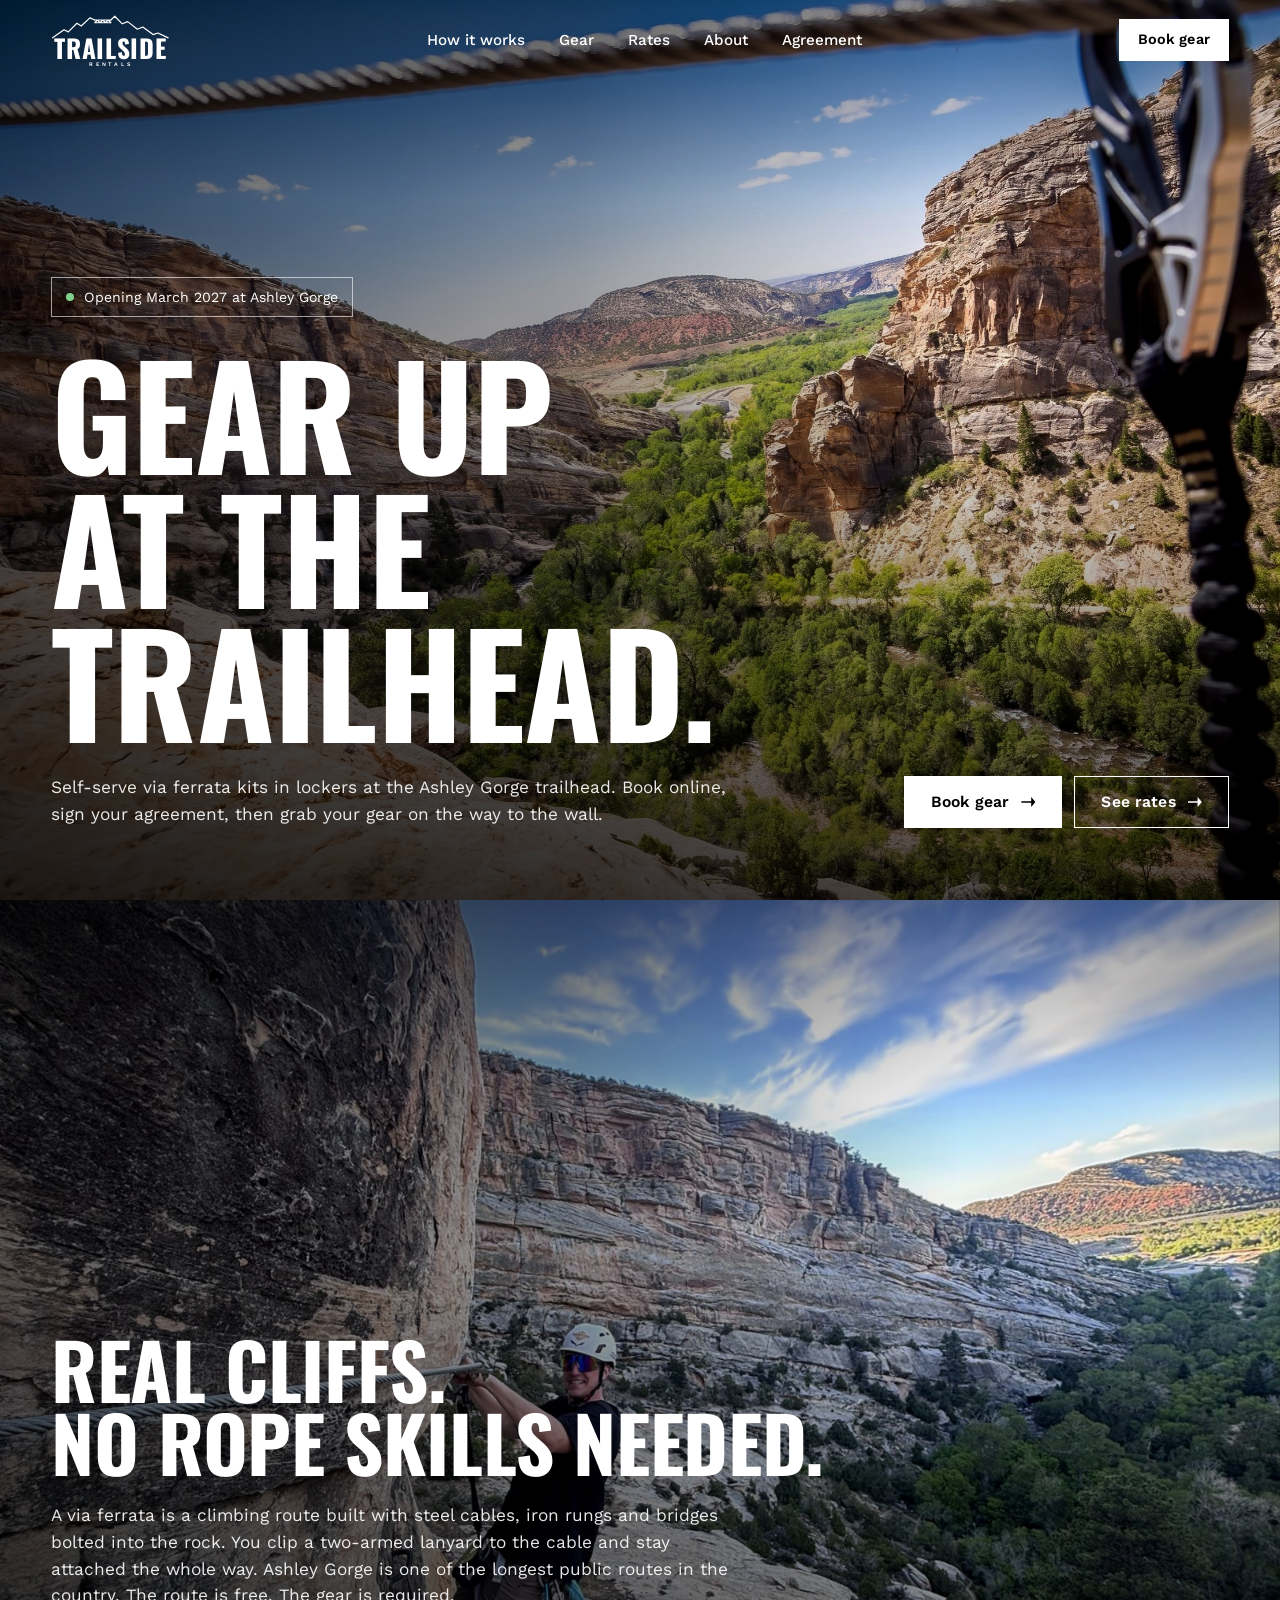
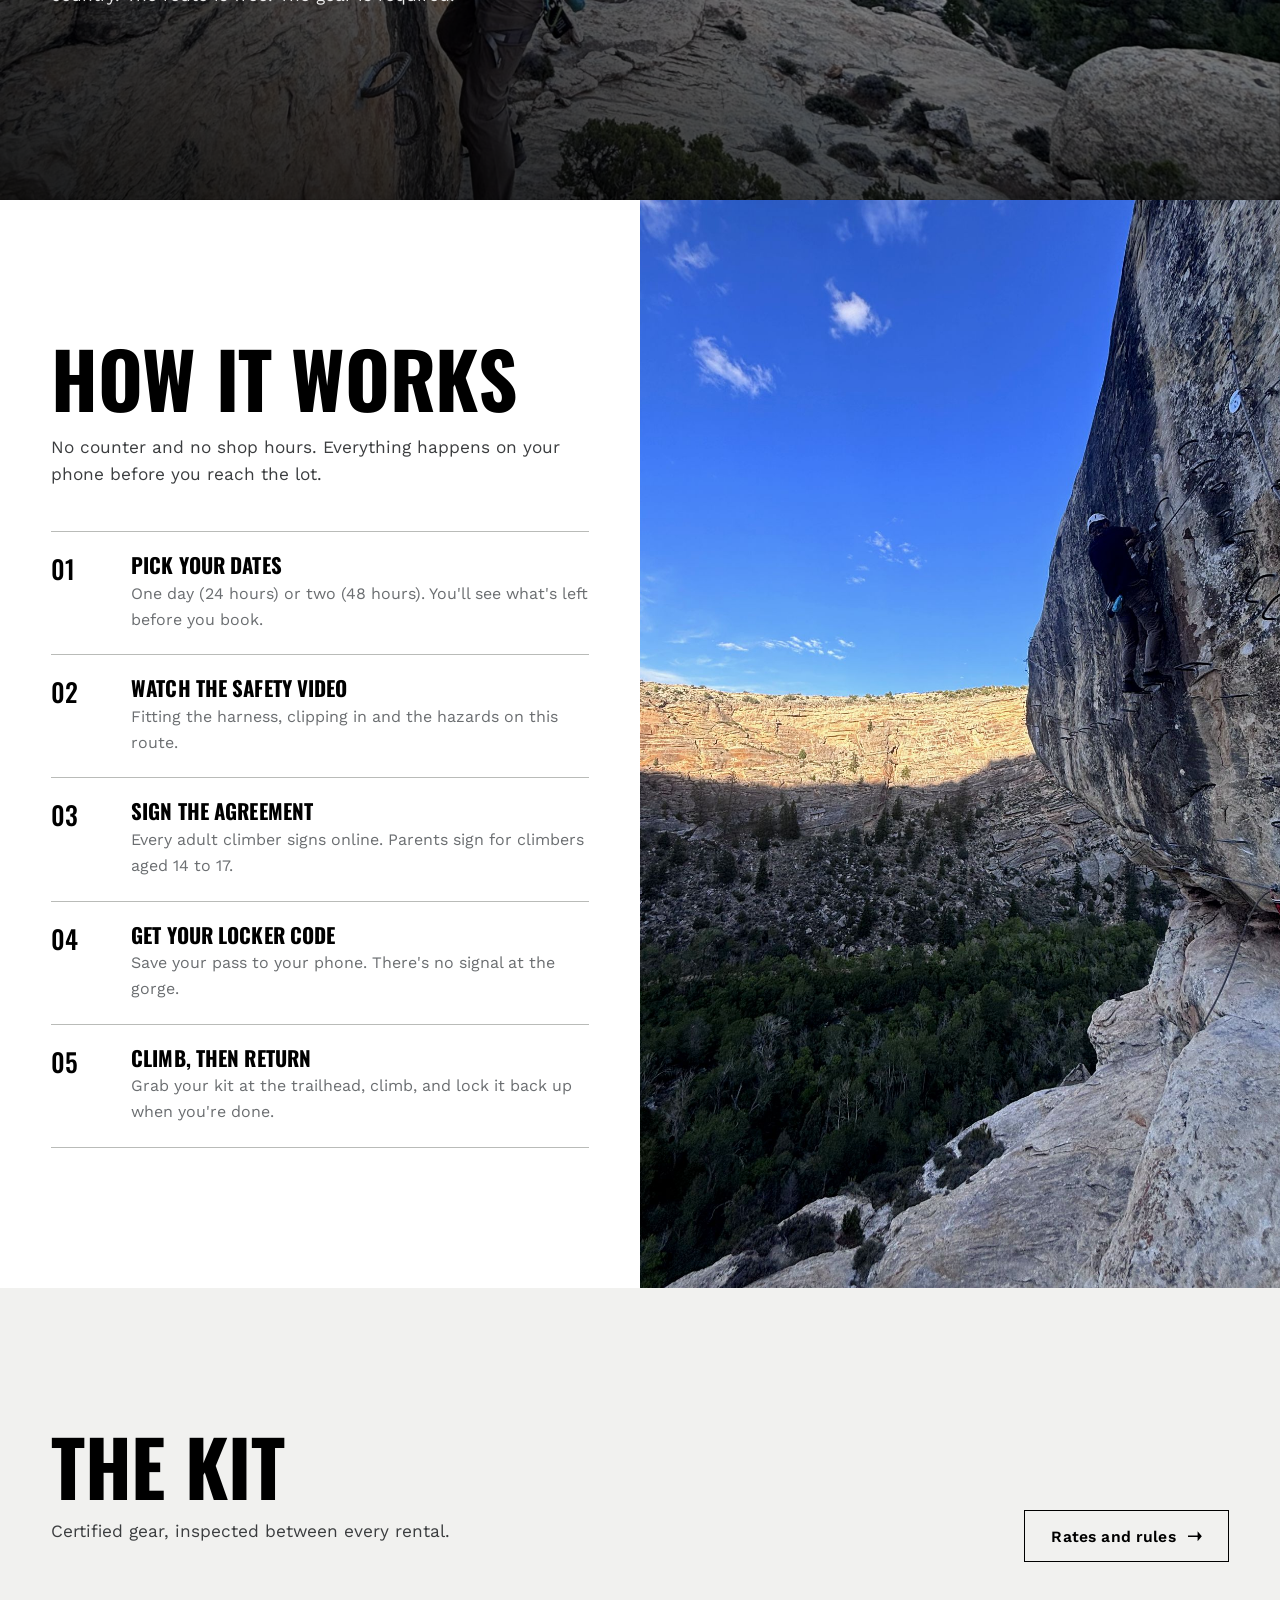
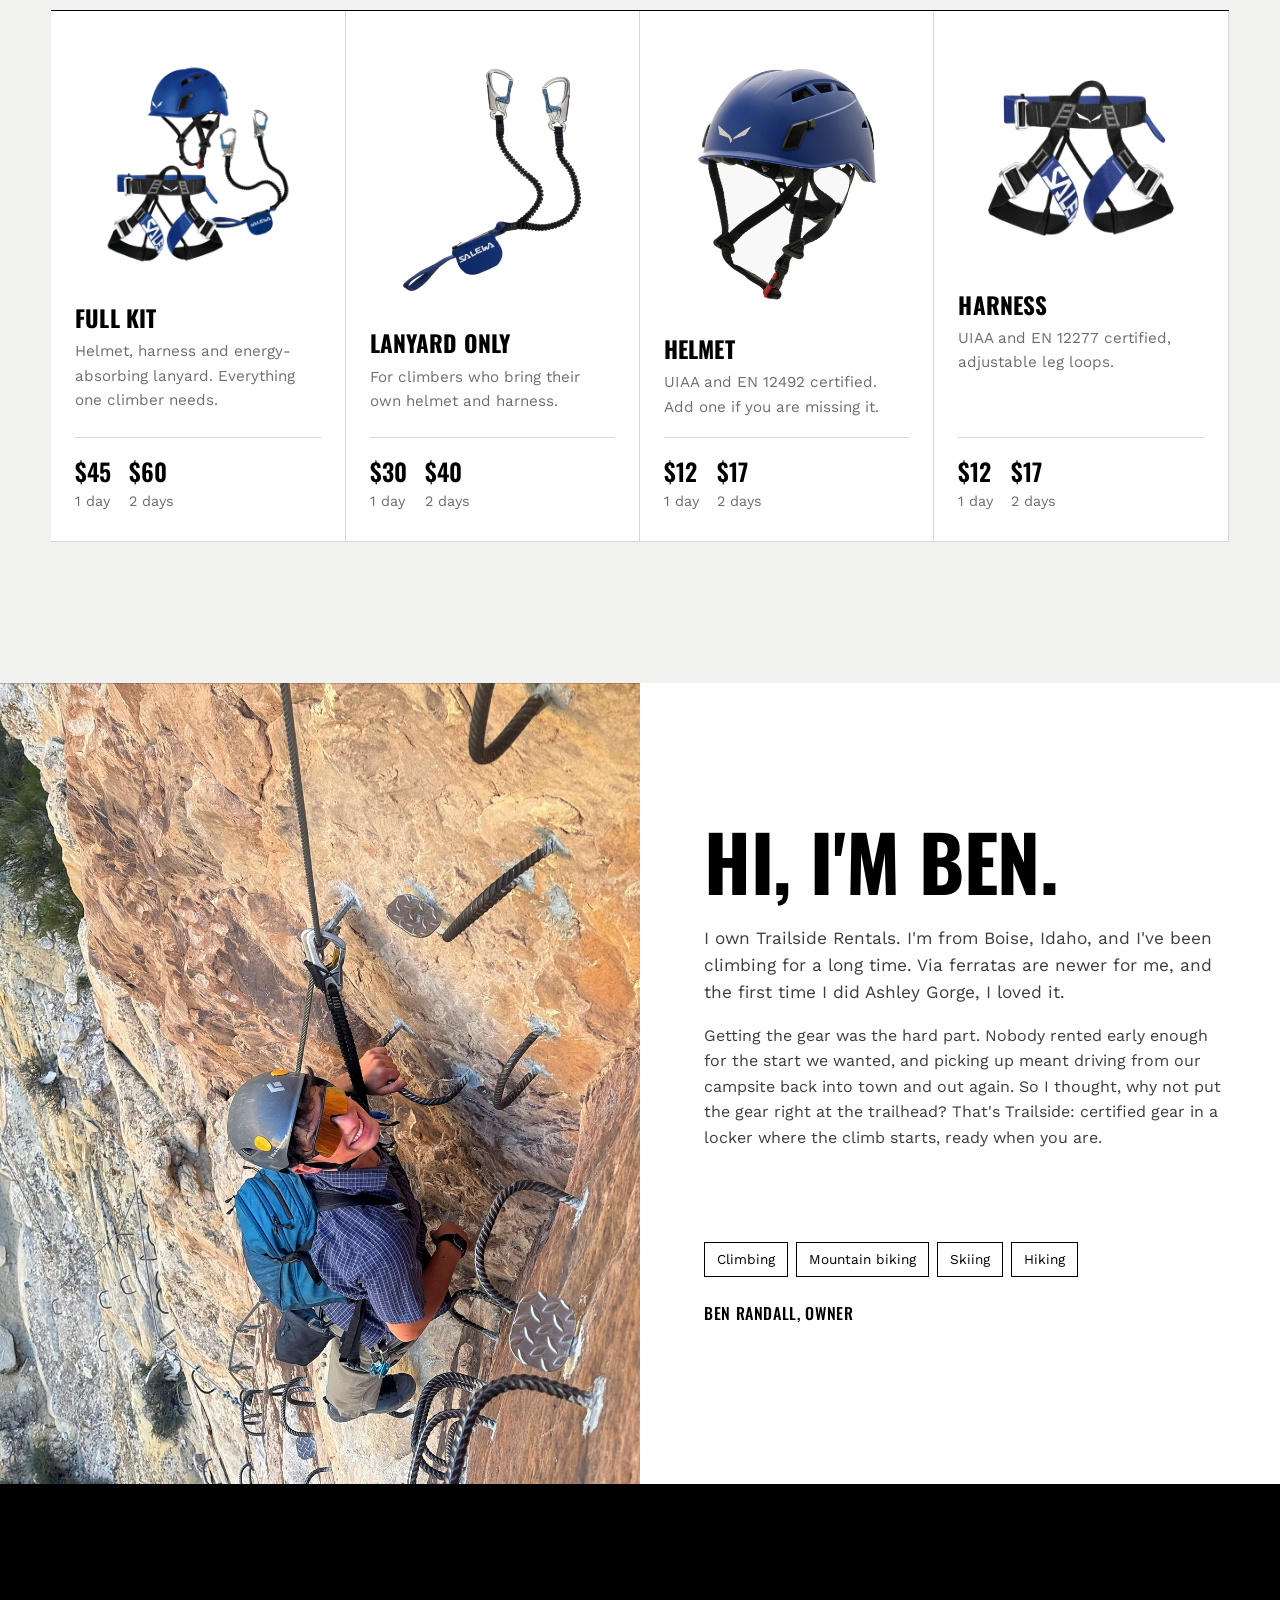
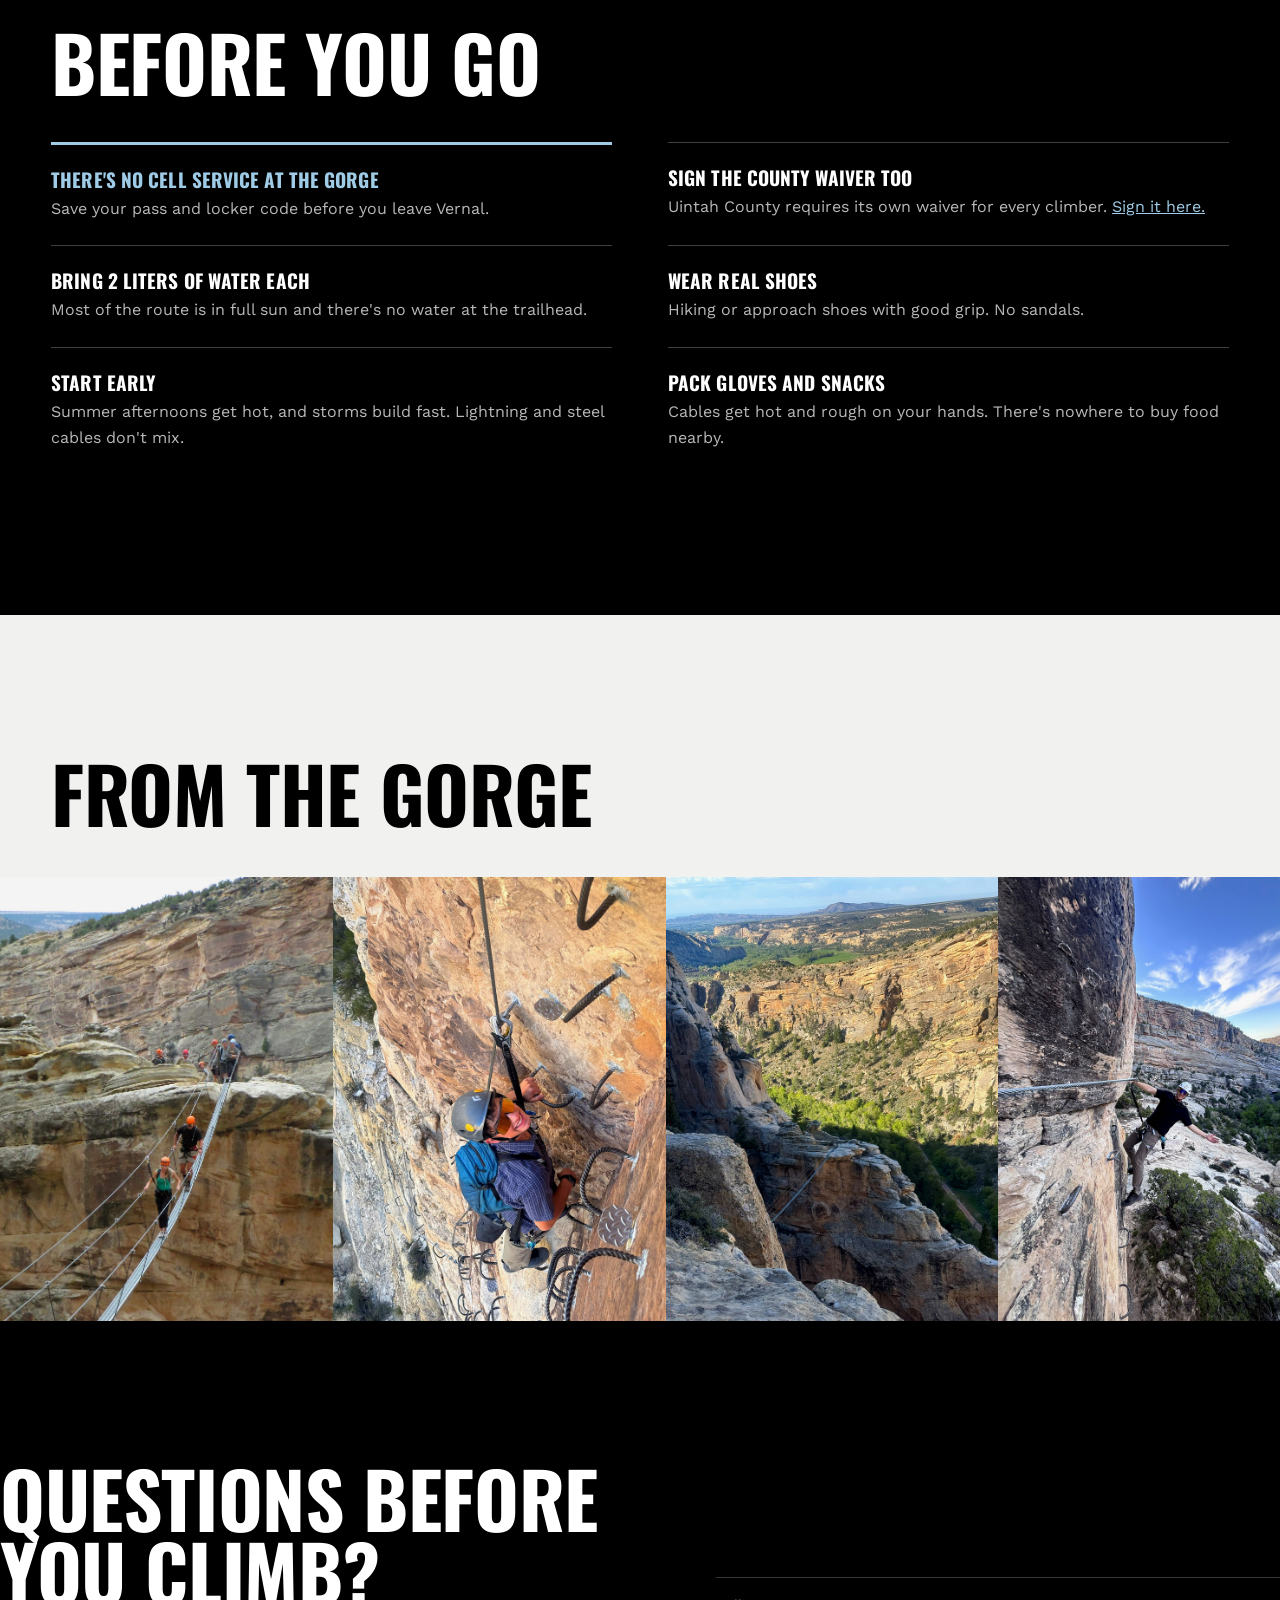
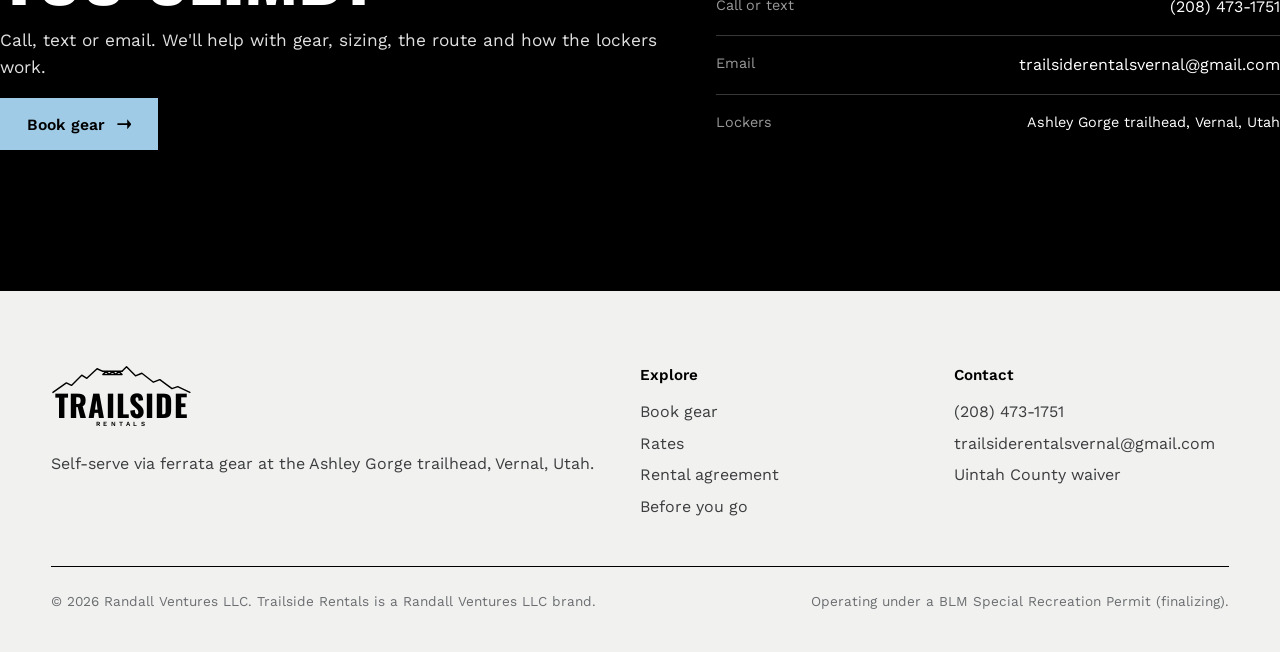
==== ridgeline-rentals-web/index.html @ dc247dc0 "Canyon view as hero, remove redundant third panel, calmer header - Hero now uses the sharp canyon/ca" ====
<!DOCTYPE html>
<html lang="en">
<head>
  <meta charset="UTF-8" />
  <meta name="viewport" content="width=device-width, initial-scale=1" />
  <title>Trailside Rentals | Via Ferrata Gear at the Ashley Gorge Trailhead, Vernal, Utah</title>
  <meta name="description" content="Self-serve via ferrata gear rentals in lockers at the Ashley Gorge trailhead near Vernal, Utah. Book online, sign once, pick up your kit at the trailhead." />
  <meta name="theme-color" content="#000000" />
  <meta name="view-transition" content="same-origin" />
  <link rel="icon" href="favicon.ico" sizes="any" />
  <link rel="apple-touch-icon" href="apple-touch-icon.png" />
  <meta property="og:type" content="website" />
  <meta property="og:title" content="Trailside Rentals | Via Ferrata Gear at the Ashley Gorge Trailhead, Vernal, Utah" />
  <meta property="og:description" content="Self-serve via ferrata gear rentals in lockers at the Ashley Gorge trailhead near Vernal, Utah. Book online, sign once, pick up your kit at the trailhead." />
  <meta property="og:image" content="assets/photos/og-image.jpg" />
  <meta name="twitter:card" content="summary_large_image" />
  <link rel="preconnect" href="https://fonts.googleapis.com" />
  <link rel="preconnect" href="https://fonts.gstatic.com" crossorigin />
  <link href="https://fonts.googleapis.com/css2?family=Oswald:wght@500;600;700&family=Work+Sans:wght@400;500;600&display=swap" rel="stylesheet" />
  <link rel="stylesheet" href="css/styles.css" />
</head>
<body data-page="home">
<a class="skip-link" href="#main">Skip to content</a>
<header class="site-header site-header--over">
  <div class="wrap site-header__inner">
    <a class="brand" href="index.html" aria-label="Trailside Rentals home"><svg viewBox="0 0 220 100" role="img" aria-label="Trailside Rentals"><g fill="none" stroke="currentColor" stroke-width="2.2" stroke-linecap="round" stroke-linejoin="round"><path d="M3 46 L24 31 L32 35 L48 19 L56 24 L72 9 L81 13"/><path d="M81 13 H111 M81 18 H111 M81 18 L86 13 L91 18 L96 13 L101 18 L106 13 L111 18"/><path d="M111 13 L118 6 L132 20 L142 16 L160 30 L170 26 L189 40 L198 37 L217 46"/></g><text x="110" y="86" text-anchor="middle" font-family="Oswald, Arial Narrow, sans-serif" font-weight="700" font-size="47" letter-spacing="1.2" fill="currentColor">TRAILSIDE</text><text x="111" y="99" text-anchor="middle" font-family="Work Sans, sans-serif" font-weight="600" font-size="10" letter-spacing="5.4" fill="currentColor">RENTALS</text></svg></a>
    <nav class="nav" aria-label="Primary"><ul><li><a href="index.html#how-it-works">How it works</a></li><li><a href="index.html#gear">Gear</a></li><li><a href="rates.html">Rates</a></li><li><a href="index.html#about">About</a></li><li><a href="agreement.html">Agreement</a></li></ul></nav>
    <a class="btn btn--ink btn--sm header-cta" href="book.html">Book gear</a>
    <button class="menu-btn" type="button" aria-expanded="false" aria-controls="mobile-menu" aria-label="Menu"><span></span></button>
  </div>
  <div class="mobile-menu" id="mobile-menu">
    <ul><li><a href="index.html#how-it-works">How it works</a></li><li><a href="index.html#gear">Gear</a></li><li><a href="rates.html">Rates</a></li><li><a href="index.html#about">About</a></li><li><a href="agreement.html">Agreement</a></li></ul>
    <a class="btn btn--white" href="book.html" style="width:100%">Book gear</a>
  </div>
</header>

<main id="main">
  <div class="stack">
    <section class="panel panel--hero" aria-label="Intro">
      <picture>
        <source media="(max-width: 699px)" srcset="assets/photos/hero-canyon-tall.jpg" />
        <img class="panel__img" src="assets/photos/hero-canyon-wide.jpg" alt="View down Ashley Gorge past a via ferrata cable and carabiner" fetchpriority="high" />
      </picture>
      <div class="panel__shade"></div><div class="panel__dim"></div>
      <div class="wrap panel__body">
        <span class="hero-tag hero-fade"><span class="dot dot--live"></span>Opening March 2027 at Ashley Gorge</span>
        <h1 class="rise"><span class="line"><span>Gear up</span></span> <span class="line"><span>at the</span></span> <span class="line"><span>trailhead.</span></span></h1>
        <div class="panel__row hero-fade">
          <p class="lede">Self-serve via ferrata kits in lockers at the Ashley Gorge trailhead. Book online, sign your agreement, then grab your gear on the way to the wall.</p>
          <div class="btn-row"><a class="btn btn--white" href="book.html">Book gear</a><a class="btn btn--line-white" href="rates.html">See rates</a></div>
        </div>
      </div>
    </section>

    <section class="panel" id="about-route" aria-labelledby="p2">
      <img class="panel__img" src="assets/photos/climber-cable.jpg" alt="Climber clipped to the cable on a sandstone wall above the canyon" loading="lazy" />
      <div class="panel__shade"></div><div class="panel__dim"></div>
      <div class="wrap panel__body">
        <h2 id="p2" data-reveal>Real cliffs.<br>No rope skills needed.</h2>
        <p class="lede" data-reveal style="--i:1">A via ferrata is a climbing route built with steel cables, iron rungs and bridges bolted into the rock. You clip a two-armed lanyard to the cable and stay attached the whole way. Ashley Gorge is one of the longest public routes in the country. The route is free. The gear is required.</p>
        <div class="facts" data-reveal style="--i:2">
          <div class="fact"><strong>90–265 lb</strong><span>Climber weight</span></div>
          <div class="fact"><strong>2–8 hrs</strong><span>On the route</span></div>
          <div class="fact"><strong>14+</strong><span>Age, with a parent</span></div>
        </div>
      </div>
    </section>

  </div>

  <section class="bleed bleed--white" id="how-it-works">
    <div class="bleed__text">
      <h2 data-reveal>How it works</h2>
      <p class="lede" data-reveal style="--i:1; margin-top:20px">No counter and no shop hours. Everything happens on your phone before you reach the lot.</p>
      <ol class="steps">
        <li data-reveal><div><h3>Pick your dates</h3><p>One day (24 hours) or two (48 hours). You'll see what's left before you book.</p></div></li>
        <li data-reveal><div><h3>Watch the safety video</h3><p>Fitting the harness, clipping in and the hazards on this route.</p></div></li>
        <li data-reveal><div><h3>Sign the agreement</h3><p>Every adult climber signs online. Parents sign for climbers aged 14 to 17.</p></div></li>
        <li data-reveal><div><h3>Get your locker code</h3><p>Save your pass to your phone. There's no signal at the gorge.</p></div></li>
        <li data-reveal><div><h3>Climb, then return</h3><p>Grab your kit at the trailhead, climb, and lock it back up when you're done.</p></div></li>
      </ol>
    </div>
    <div class="bleed__media" data-wipe><img src="assets/photos/climber-wall-sky.jpg" alt="Climber high on a sandstone wall under a blue sky" loading="lazy" /></div>
  </section>

  <section class="section" id="gear">
    <div class="wrap">
      <div class="gear-head">
        <div><h2 data-reveal>The kit</h2><p class="lede" data-reveal style="--i:1; margin-top:16px">Certified gear, inspected between every rental.</p></div>
        <a class="btn btn--line" href="rates.html" data-reveal>Rates and rules</a>
      </div>
      <div class="gear-grid">
        <article class="gear" data-reveal style="--i:0"><div class="gear__img"><img src="assets/gear/full-kit.png" alt="Helmet, harness and via ferrata lanyard" loading="lazy" /></div><h3>Full kit</h3><p>Helmet, harness and energy-absorbing lanyard. Everything one climber needs.</p><div class="gear__price"><span><b data-price="kit:1">$</b>1 day</span><span><b data-price="kit:2">$</b>2 days</span></div></article>
        <article class="gear" data-reveal style="--i:1"><div class="gear__img"><img src="assets/gear/lanyard.png" alt="Via ferrata lanyard with two carabiners" loading="lazy" /></div><h3>Lanyard only</h3><p>For climbers who bring their own helmet and harness.</p><div class="gear__price"><span><b data-price="lanyard:1">$</b>1 day</span><span><b data-price="lanyard:2">$</b>2 days</span></div></article>
        <article class="gear" data-reveal style="--i:2"><div class="gear__img"><img src="assets/gear/helmet.png" alt="Climbing helmet" loading="lazy" /></div><h3>Helmet</h3><p>UIAA and EN 12492 certified. Add one if you are missing it.</p><div class="gear__price"><span><b data-price="helmet:1">$</b>1 day</span><span><b data-price="helmet:2">$</b>2 days</span></div></article>
        <article class="gear" data-reveal style="--i:3"><div class="gear__img"><img src="assets/gear/harness.png" alt="Climbing harness" loading="lazy" /></div><h3>Harness</h3><p>UIAA and EN 12277 certified, adjustable leg loops.</p><div class="gear__price"><span><b data-price="harness:1">$</b>1 day</span><span><b data-price="harness:2">$</b>2 days</span></div></article>
      </div>
    </div>
  </section>

  <section class="bleed bleed--media-left bleed--white about" id="about">
    <div class="bleed__text">
      <h2 data-reveal>Hi, I'm Ben.</h2>
      <p class="lede" data-reveal style="--i:1">I own Trailside Rentals. I'm from Boise, Idaho, and I've been climbing for a long time. Via ferratas are newer for me, and the first time I did Ashley Gorge, I loved it.</p>
      <p data-reveal style="--i:2">Getting the gear was the hard part. Nobody rented early enough for the start we wanted, and picking up meant driving from our campsite back into town and out again. So I thought, why not put the gear right at the trailhead? That's Trailside: certified gear in a locker where the climb starts, ready when you are.</p>
      <p data-reveal style="--i:3">When I'm not on the rock, I'm mountain biking, skiing or hiking. Pretty much anything outdoors.</p>
      <div class="about__tags" data-reveal style="--i:4"><span>Climbing</span><span>Mountain biking</span><span>Skiing</span><span>Hiking</span></div>
      <p class="about__sig" data-reveal style="--i:5">Ben Randall, owner</p>
    </div>
    <div class="bleed__media" data-wipe><img src="assets/photos/ben-randall.jpg" alt="Ben Randall smiling on the iron rungs of the Ashley Gorge via ferrata" loading="lazy" style="object-position:50% 40%" /></div>
  </section>

  <section class="section section--ink" id="before-you-go">
    <div class="wrap on-dark">
      <h2 data-reveal>Before you go</h2>
      <div class="tips">
        <div class="tip tip--flag" data-reveal><h3>There's no cell service at the gorge</h3><p>Save your pass and locker code before you leave Vernal.</p></div>
        <div class="tip" data-reveal style="--i:1"><h3>Sign the county waiver too</h3><p>Uintah County requires its own waiver for every climber. <a href="https://www.ashleygorgeviaferrata.com/waiver" target="_blank" rel="noopener">Sign it here.</a></p></div>
        <div class="tip" data-reveal><h3>Bring 2 liters of water each</h3><p>Most of the route is in full sun and there's no water at the trailhead.</p></div>
        <div class="tip" data-reveal style="--i:1"><h3>Wear real shoes</h3><p>Hiking or approach shoes with good grip. No sandals.</p></div>
        <div class="tip" data-reveal><h3>Start early</h3><p>Summer afternoons get hot, and storms build fast. Lightning and steel cables don't mix.</p></div>
        <div class="tip" data-reveal style="--i:1"><h3>Pack gloves and snacks</h3><p>Cables get hot and rough on your hands. There's nowhere to buy food nearby.</p></div>
      </div>
    </div>
  </section>

  <section class="section" style="padding-bottom:0">
    <div class="wrap"><h2 data-reveal>From the gorge</h2></div>
    <div class="marquee" aria-label="Photos from Ashley Gorge"><div class="marquee__track"><figure><img src="assets/photos/bridge-climbers.jpg" alt="Climbers crossing a suspension bridge" loading="lazy" /></figure><figure><img src="assets/photos/climber-smile.jpg" alt="Smiling climber on iron rungs, seen from above" loading="lazy" /></figure><figure><img src="assets/photos/canyon-overlook.jpg" alt="Overlook down Ashley Gorge" loading="lazy" /></figure><figure><img src="assets/photos/climber-arms-out.jpg" alt="Climber leaning out from the cable" loading="lazy" /></figure><figure><img src="assets/photos/bridge-down.jpg" alt="Looking along a suspension bridge across the canyon" loading="lazy" /></figure><figure><img src="assets/photos/climber-ridge.jpg" alt="Climber on a narrow ridge above the canyon" loading="lazy" /></figure><figure><img src="assets/photos/canyon-clouds.jpg" alt="Canyon walls under clouds" loading="lazy" /></figure><figure><img src="assets/photos/climber-traverse.jpg" alt="Climber traversing a rock face" loading="lazy" /></figure><figure aria-hidden="true"><img src="assets/photos/bridge-climbers.jpg" alt="" loading="lazy" /></figure><figure aria-hidden="true"><img src="assets/photos/climber-smile.jpg" alt="" loading="lazy" /></figure><figure aria-hidden="true"><img src="assets/photos/canyon-overlook.jpg" alt="" loading="lazy" /></figure><figure aria-hidden="true"><img src="assets/photos/climber-arms-out.jpg" alt="" loading="lazy" /></figure><figure aria-hidden="true"><img src="assets/photos/bridge-down.jpg" alt="" loading="lazy" /></figure><figure aria-hidden="true"><img src="assets/photos/climber-ridge.jpg" alt="" loading="lazy" /></figure><figure aria-hidden="true"><img src="assets/photos/canyon-clouds.jpg" alt="" loading="lazy" /></figure><figure aria-hidden="true"><img src="assets/photos/climber-traverse.jpg" alt="" loading="lazy" /></figure></div></div>
  </section>

  <section class="cta" id="contact">
    <div class="wrap cta__inner on-dark">
      <div>
        <h2 data-reveal>Questions before you climb?</h2>
        <p class="lede" data-reveal style="--i:1; margin-top:20px">Call, text or email. We'll help with gear, sizing, the route and how the lockers work.</p>
        <a class="btn btn--glacier" href="book.html" data-reveal style="--i:2">Book gear</a>
      </div>
      <ul class="contact-list" data-reveal style="--i:1">
        <li><span>Call or text</span><a data-contact="phone" href="tel:+12084731751">(208) 473-1751</a></li>
        <li><span>Email</span><a data-contact="email" href="mailto:trailsiderentalsvernal@gmail.com">trailsiderentalsvernal@gmail.com</a></li>
        <li><span>Lockers</span><span style="color:#fff">Ashley Gorge trailhead, Vernal, Utah</span></li>
      </ul>
    </div>
  </section>
</main>

<footer class="site-footer">
  <div class="wrap">
    <div class="footer-grid">
      <div class="footer-brand">
        <svg viewBox="0 0 220 100" role="img" aria-label="Trailside Rentals"><g fill="none" stroke="currentColor" stroke-width="2.2" stroke-linecap="round" stroke-linejoin="round"><path d="M3 46 L24 31 L32 35 L48 19 L56 24 L72 9 L81 13"/><path d="M81 13 H111 M81 18 H111 M81 18 L86 13 L91 18 L96 13 L101 18 L106 13 L111 18"/><path d="M111 13 L118 6 L132 20 L142 16 L160 30 L170 26 L189 40 L198 37 L217 46"/></g><text x="110" y="86" text-anchor="middle" font-family="Oswald, Arial Narrow, sans-serif" font-weight="700" font-size="47" letter-spacing="1.2" fill="currentColor">TRAILSIDE</text><text x="111" y="99" text-anchor="middle" font-family="Work Sans, sans-serif" font-weight="600" font-size="10" letter-spacing="5.4" fill="currentColor">RENTALS</text></svg>
        <p style="margin-top:16px">Self-serve via ferrata gear at the Ashley Gorge trailhead, Vernal, Utah.</p>
      </div>
      <div>
        <h4>Explore</h4>
        <ul>
          <li><a href="book.html">Book gear</a></li>
          <li><a href="rates.html">Rates</a></li>
          <li><a href="agreement.html">Rental agreement</a></li>
          <li><a href="index.html#before-you-go">Before you go</a></li>
        </ul>
      </div>
      <div>
        <h4>Contact</h4>
        <ul>
          <li><a data-contact="phone" href="tel:+12084731751">(208) 473-1751</a></li>
          <li><a data-contact="email" href="mailto:trailsiderentalsvernal@gmail.com">trailsiderentalsvernal@gmail.com</a></li>
          <li><a href="https://www.ashleygorgeviaferrata.com/waiver" rel="noopener" target="_blank">Uintah County waiver</a></li>
        </ul>
      </div>
    </div>
    <div class="footer-bottom">
      <span>© <span data-year>2026</span> Randall Ventures LLC. Trailside Rentals is a Randall Ventures LLC brand.</span>
      <span>Operating under a BLM Special Recreation Permit (finalizing).</span>
    </div>
  </div>
</footer>
<script src="js/config.js"></script>
<script src="js/site.js"></script>
</body>
</html>
---- ridgeline-rentals-web/css/styles.css ----
/* ==========================================================================
   Trailside Rentals — styles.css
   Sharp edges, full-bleed photography, Oswald display + Work Sans body.
   ========================================================================== */

:root {
  --paper: #F1F1EF;
  --white: #FFFFFF;
  --ink: #000000;
  --graphite: #3B3D3F;
  --muted: #6B6E71;
  --line: #D8D9D6;
  --line-strong: #B9BBB8;
  --glacier: #9FCBE6;
  --glacier-soft: #DCEDF7;
  --glacier-deep: #2B6A91;
  --juniper: #4C6B4F;
  --juniper-soft: #E2EBE1;
  --danger: #A1362B;

  --font-display: "Oswald", "Arial Narrow", sans-serif;
  --font-body: "Work Sans", system-ui, -apple-system, "Segoe UI", sans-serif;

  --radius-lg: 0; --radius-md: 0; --radius-sm: 0; --pill: 0;

  --gutter: clamp(16px, 4vw, 56px);
  --maxw: 1360px;
  --section: clamp(80px, 11vw, 160px);
  --ease: cubic-bezier(.2, .7, .1, 1);
}

*, *::before, *::after { box-sizing: border-box; }
html { -webkit-text-size-adjust: 100%; }
body {
  margin: 0; background: var(--paper); color: var(--graphite);
  font-family: var(--font-body); font-size: 1rem; line-height: 1.6;
  -webkit-font-smoothing: antialiased; text-rendering: optimizeLegibility;
}
img, video { display: block; max-width: 100%; height: auto; }
a { color: inherit; }
button, input, select, textarea { font: inherit; color: inherit; }
:focus-visible { outline: 2px solid var(--glacier-deep); outline-offset: 3px; }
.sr-only { position: absolute; width: 1px; height: 1px; padding: 0; margin: -1px; overflow: hidden; clip: rect(0,0,0,0); white-space: nowrap; border: 0; }
.skip-link { position: absolute; left: 12px; top: -60px; z-index: 100; background: var(--ink); color: var(--white); padding: 10px 16px; text-decoration: none; }
.skip-link:focus { top: 12px; }

/* ---------- type ---------- */
h1, h2, h3 {
  font-family: var(--font-display); font-weight: 700; text-transform: uppercase;
  color: var(--ink); letter-spacing: -0.005em; line-height: 0.95; margin: 0;
}
h1 { font-size: clamp(3.6rem, 11vw, 10.5rem); }
h2 { font-size: clamp(2.6rem, 6vw, 5.2rem); }
h3 { font-size: clamp(1.3rem, 1.8vw, 1.55rem); line-height: 1.1; letter-spacing: 0.005em; }
p { margin: 0 0 1em; max-width: 62ch; }
.lede { font-size: clamp(1.08rem, 1.35vw, 1.24rem); line-height: 1.55; }
.small { font-size: 0.875rem; color: var(--muted); }
.on-dark, .on-dark h1, .on-dark h2, .on-dark h3 { color: var(--white); }
.on-dark p { color: rgba(255,255,255,.88); }

/* ---------- layout ---------- */
.wrap { width: 100%; max-width: var(--maxw); margin: 0 auto; padding: 0 var(--gutter); }
.section { padding: var(--section) 0; }
.section--white { background: var(--white); }
.section--ink { background: var(--ink); }

/* ---------- buttons (square) ---------- */
.btn {
  display: inline-flex; align-items: center; justify-content: center; gap: 12px;
  min-height: 52px; padding: 0 26px; border: 1.5px solid transparent; border-radius: 0;
  font-family: var(--font-body); font-weight: 600; font-size: 0.98rem; letter-spacing: .01em;
  text-decoration: none; cursor: pointer; white-space: nowrap;
  transition: background-color .2s ease, color .2s ease, border-color .2s ease;
}
.btn::after { content: ""; width: 14px; height: 10px; background: currentColor; clip-path: polygon(0 42%, 70% 42%, 70% 0, 100% 50%, 70% 100%, 70% 58%, 0 58%); transition: transform .25s var(--ease); }
.btn:hover::after { transform: translateX(4px); }
.btn--plain::after, .btn--sm::after { display: none; }
.btn--ink { background: var(--ink); color: var(--white); }
.btn--ink:hover { background: var(--glacier-deep); }
.btn--white { background: var(--white); color: var(--ink); }
.btn--white:hover { background: var(--glacier); }
.btn--glacier { background: var(--glacier); color: var(--ink); }
.btn--glacier:hover { background: var(--white); }
.btn--line { border-color: var(--ink); color: var(--ink); background: transparent; }
.btn--line:hover { background: var(--ink); color: var(--white); }
.btn--line-white { border-color: var(--white); color: var(--white); background: transparent; }
.btn--line-white:hover { background: var(--white); color: var(--ink); }
.btn[disabled], .btn[aria-disabled="true"] { opacity: .35; cursor: not-allowed; }
.btn--sm { min-height: 42px; padding: 0 18px; font-size: .9rem; }
.btn-row { display: flex; flex-wrap: wrap; gap: 12px; }

/* ---------- header ---------- */
.site-header {
  position: fixed; top: 0; left: 0; right: 0; z-index: 60;
  color: var(--ink); background: transparent;
  transition: background-color .3s ease, color .3s ease, border-color .3s ease, transform .35s var(--ease);
  border-bottom: 1px solid transparent; view-transition-name: site-header;
}
.site-header--over { color: var(--white); }
.site-header.is-solid { background: rgba(241,241,239,.96); color: var(--ink); border-bottom-color: var(--line); backdrop-filter: blur(10px); -webkit-backdrop-filter: blur(10px); }
.site-header.is-hidden { transform: translateY(-100%); }
.site-header__inner { display: flex; align-items: center; justify-content: space-between; gap: 24px; height: 80px; }
.brand { display: inline-flex; color: inherit; text-decoration: none; }
.brand svg { height: 54px; width: auto; }
.nav { display: none; }
.nav ul { display: flex; gap: 34px; list-style: none; margin: 0; padding: 0; }
.nav a { text-decoration: none; font-size: .95rem; font-weight: 500; color: inherit; padding: 6px 0; position: relative; }
.nav a::after { content: ""; position: absolute; left: 0; right: 0; bottom: 0; height: 1.5px; background: currentColor; transform: scaleX(0); transform-origin: left; transition: transform .3s var(--ease); }
.nav a:hover::after, .nav a[aria-current="page"]::after { transform: scaleX(1); }
.header-cta { display: none; }
.site-header--over:not(.is-solid) .header-cta { background: var(--white); color: var(--ink); }
.menu-btn { display: inline-flex; align-items: center; justify-content: center; width: 48px; height: 48px; border: 1.5px solid currentColor; background: transparent; cursor: pointer; color: inherit; }
.menu-btn span, .menu-btn span::before, .menu-btn span::after { display: block; width: 20px; height: 1.5px; background: currentColor; position: relative; transition: transform .25s ease, background-color .2s; }
.menu-btn span::before, .menu-btn span::after { content: ""; position: absolute; left: 0; }
.menu-btn span::before { top: -6px; } .menu-btn span::after { top: 6px; }
.menu-btn[aria-expanded="true"] span { background: transparent; }
.menu-btn[aria-expanded="true"] span::before { transform: translateY(6px) rotate(45deg); }
.menu-btn[aria-expanded="true"] span::after { transform: translateY(-6px) rotate(-45deg); }
.mobile-menu { position: fixed; inset: 80px 0 0 0; background: var(--ink); color: var(--white); padding: 12px var(--gutter) 32px; transform: translateX(100%); transition: transform .45s var(--ease); overflow-y: auto; }
.mobile-menu.is-open { transform: none; }
.mobile-menu ul { list-style: none; margin: 0 0 24px; padding: 0; }
.mobile-menu a:not(.btn) { display: block; padding: 16px 0; font-family: var(--font-display); font-weight: 600; text-transform: uppercase; font-size: 2rem; color: var(--white); text-decoration: none; border-bottom: 1px solid rgba(255,255,255,.2); }
.site-header.menu-open { background: var(--ink); color: var(--white); }
@media (min-width: 960px) {
  .nav, .header-cta { display: flex; }
  .menu-btn, .mobile-menu { display: none; }
}

/* ---------- stacked full-bleed panels (slide over each other) ---------- */
.stack { position: relative; }
.panel {
  position: sticky; top: 0; height: 100vh; height: 100svh; min-height: 560px;
  overflow: hidden; display: flex; align-items: flex-end; color: var(--white); background: #222;
}
.panel__img { position: absolute; inset: 0; width: 100%; height: 100%; object-fit: cover; will-change: transform; transform: scale(var(--zoom, 1)); }
.panel__shade { position: absolute; inset: 0; pointer-events: none;
  background: linear-gradient(180deg, rgba(0,0,0,.4) 0%, rgba(0,0,0,0) 22%),
              linear-gradient(90deg, rgba(0,0,0,.62) 0%, rgba(0,0,0,.35) 45%, rgba(0,0,0,0) 75%),
              linear-gradient(180deg, rgba(0,0,0,0) 40%, rgba(0,0,0,.7) 100%); }
@media (max-width: 700px) { .panel__shade { background: linear-gradient(180deg, rgba(0,0,0,.45) 0%, rgba(0,0,0,0) 20%, rgba(0,0,0,.15) 35%, rgba(0,0,0,.82) 75%); } }
.panel__dim { position: absolute; inset: 0; background: #000; opacity: var(--dim, 0); pointer-events: none; }
.panel__body { position: relative; z-index: 2; width: 100%; padding-bottom: clamp(40px, 8vh, 96px); }
.panel h1, .panel h2 { color: var(--white); }
.panel .lede { color: rgba(255,255,255,.9); margin-top: 24px; }
.panel__row { display: grid; gap: 28px; align-items: end; margin-top: 28px; }
@media (min-width: 960px) { .panel__row { grid-template-columns: 1fr auto; } }
.panel__row .lede { margin: 0; }
.panel__count { position: absolute; z-index: 2; top: 110px; right: var(--gutter); font-family: var(--font-display); font-weight: 500; font-size: .95rem; color: rgba(255,255,255,.85); letter-spacing: .04em; }
.hero-tag { display: inline-flex; align-items: center; gap: 10px; border: 1px solid rgba(255,255,255,.6); padding: 8px 14px; font-size: .88rem; margin-bottom: 28px; }
.dot { width: 8px; height: 8px; border-radius: 50%; background: var(--juniper); flex: none; }
.dot--live { background: #7FD08A; }
.dot--blue { background: var(--glacier-deep); }
.facts { display: grid; grid-template-columns: repeat(3, minmax(0, 1fr)); margin-top: 36px; border-top: 1px solid rgba(255,255,255,.4); max-width: 720px; }
.fact { padding: 16px 16px 0 0; }
.fact strong { display: block; font-family: var(--font-display); font-size: clamp(1.6rem, 3vw, 2.4rem); font-weight: 600; line-height: 1.05; color: var(--white); }
.fact span { font-size: .85rem; color: rgba(255,255,255,.75); }

/* ---------- flush split: text + photo bleeding to the edge ---------- */
.bleed { display: grid; background: var(--paper); }
.bleed__text { padding: var(--section) var(--gutter); max-width: calc(var(--maxw) / 2 + 40px); }
.bleed__media { position: relative; min-height: 70vh; overflow: hidden; background: #333; }
.bleed__media img { position: absolute; inset: 0; width: 100%; height: 100%; object-fit: cover; }
@media (min-width: 960px) {
  .bleed { grid-template-columns: 1fr 1fr; }
  .bleed__text { justify-self: end; width: 100%; padding-left: max(var(--gutter), calc((100vw - var(--maxw)) / 2 + var(--gutter))); }
  .bleed--media-left .bleed__media { order: -1; }
  .bleed--media-left .bleed__text { justify-self: start; padding-left: clamp(32px, 5vw, 80px); padding-right: max(var(--gutter), calc((100vw - var(--maxw)) / 2 + var(--gutter))); }
  .bleed__media { min-height: 100%; }
}
.bleed--white { background: var(--white); }
.bleed--media-left .bleed__media { order: -1; }

/* steps */
.steps { list-style: none; margin: 44px 0 0; padding: 0; counter-reset: step; }
.steps li { counter-increment: step; display: grid; grid-template-columns: 64px 1fr; gap: 6px 16px; padding: 22px 0; border-top: 1px solid var(--line-strong); }
.steps li:last-child { border-bottom: 1px solid var(--line-strong); }
.steps li::before { content: counter(step, decimal-leading-zero); font-family: var(--font-display); font-size: 1.6rem; font-weight: 500; color: var(--ink); line-height: 1.1; }
.steps h3 { font-size: 1.3rem; margin-bottom: 4px; }
.steps p { margin: 0; color: var(--muted); }

/* ---------- gear ---------- */
.gear-head { display: flex; align-items: end; justify-content: space-between; gap: 24px; flex-wrap: wrap; }
.gear-grid { display: grid; grid-template-columns: 1fr; margin-top: 48px; border-top: 1.5px solid var(--ink); }
@media (min-width: 640px) { .gear-grid { grid-template-columns: 1fr 1fr; } }
@media (min-width: 1080px) { .gear-grid { grid-template-columns: repeat(4, 1fr); } }
.gear { background: var(--white); padding: 24px 24px 28px; display: flex; flex-direction: column; border-bottom: 1px solid var(--line); border-right: 1px solid var(--line); transition: background-color .3s ease; }
.gear:hover { background: var(--glacier-soft); }
.gear__img { aspect-ratio: 1; display: grid; place-items: center; padding: 10%; }
.gear__img img { width: 100%; height: 100%; object-fit: contain; transition: transform .6s var(--ease); }
.gear:hover .gear__img img { transform: scale(1.06) rotate(-2deg); }
.gear h3 { margin-top: 12px; }
.gear p { color: var(--muted); font-size: .95rem; margin: 8px 0 18px; }
.gear__price { margin-top: auto; display: flex; gap: 18px; border-top: 1px solid var(--line); padding-top: 14px; font-size: .9rem; color: var(--muted); }
.gear__price b { display: block; font-family: var(--font-display); font-weight: 600; font-size: 1.5rem; color: var(--ink); }

/* ---------- about ---------- */
.about h2 { margin-bottom: 28px; }
.about__sig { font-family: var(--font-display); font-weight: 500; text-transform: uppercase; letter-spacing: .04em; color: var(--ink); margin-top: 24px; }
.about__tags { display: flex; flex-wrap: wrap; gap: 8px; margin-top: 24px; }
.about__tags span { border: 1px solid var(--ink); padding: 6px 12px; font-size: .85rem; color: var(--ink); }

/* ---------- tips ---------- */
.tips { display: grid; gap: 0 56px; margin-top: 44px; }
@media (min-width: 800px) { .tips { grid-template-columns: 1fr 1fr; } }
.tip { padding: 24px 0; border-top: 1px solid rgba(255,255,255,.25); }
.tip h3 { font-size: 1.2rem; margin-bottom: 6px; color: var(--white); }
.tip p { margin: 0; color: rgba(255,255,255,.72); }
.tip a { color: var(--glacier); }
.tip--flag { border-top: 3px solid var(--glacier); }
.tip--flag h3 { color: var(--glacier); }

/* ---------- gallery marquee (full-bleed, flush) ---------- */
.marquee { overflow: hidden; margin-top: 48px; }
.marquee__track { display: flex; width: max-content; animation: marquee 60s linear infinite; }
.marquee:hover .marquee__track { animation-play-state: paused; }
.marquee figure { margin: 0; width: clamp(240px, 26vw, 400px); aspect-ratio: 3 / 4; overflow: hidden; flex: none; }
.marquee img { width: 100%; height: 100%; object-fit: cover; transition: transform .8s var(--ease); }
.marquee figure:hover img { transform: scale(1.05); }
@keyframes marquee { to { transform: translateX(-50%); } }

/* ---------- CTA ---------- */
.cta { background: var(--ink); color: var(--white); }
.cta__inner { display: grid; gap: 40px; padding: var(--section) 0; }
@media (min-width: 960px) { .cta__inner { grid-template-columns: 1.2fr 1fr; align-items: end; } }
.contact-list { list-style: none; margin: 0; padding: 0; }
.contact-list li { padding: 16px 0; border-top: 1px solid rgba(255,255,255,.22); display: flex; justify-content: space-between; gap: 16px; flex-wrap: wrap; }
.contact-list span { color: rgba(255,255,255,.6); font-size: .9rem; }
.contact-list a { color: var(--white); text-decoration: none; }
.contact-list a:hover { color: var(--glacier); }

/* ---------- footer ---------- */
.site-footer { padding: 72px 0 40px; background: var(--paper); }
.footer-grid { display: grid; gap: 40px; padding-bottom: 40px; border-bottom: 1.5px solid var(--ink); }
@media (min-width: 800px) { .footer-grid { grid-template-columns: 2fr 1fr 1fr; } }
.footer-grid h4 { font-family: var(--font-body); font-size: .95rem; font-weight: 600; color: var(--ink); margin: 0 0 12px; }
.footer-grid ul { list-style: none; margin: 0; padding: 0; }
.footer-grid li { margin: 6px 0; }
.footer-grid a { text-decoration: none; color: var(--graphite); }
.footer-grid a:hover { color: var(--ink); text-decoration: underline; }
.footer-brand svg { height: 64px; width: auto; color: var(--ink); }
.footer-bottom { padding-top: 24px; font-size: .85rem; color: var(--muted); display: flex; flex-wrap: wrap; gap: 8px 24px; justify-content: space-between; }

/* ---------- inner page hero ---------- */
.page-hero { position: relative; height: 62vh; height: 62svh; min-height: 420px; display: flex; align-items: flex-end; overflow: hidden; background: #222; }
.page-hero--short { height: 46vh; height: 46svh; min-height: 340px; }
.page-hero img { position: absolute; inset: 0; width: 100%; height: 100%; object-fit: cover; transform: scale(var(--zoom, 1)); }
.page-hero::after { content: ""; position: absolute; inset: 0; background: linear-gradient(180deg, rgba(0,0,0,.4) 0%, rgba(0,0,0,0) 30%, rgba(0,0,0,.65) 100%); }
.page-hero .wrap { position: relative; z-index: 1; padding-bottom: clamp(32px, 6vh, 64px); }
.page-hero h1 { color: var(--white); font-size: clamp(3.2rem, 9vw, 7.5rem); }
.page-hero .lede { color: rgba(255,255,255,.9); margin: 18px 0 0; }

/* ---------- rates ---------- */
.rate-table { width: 100%; border-collapse: collapse; background: var(--white); border-top: 3px solid var(--ink); }
.rate-table th, .rate-table td { text-align: left; padding: 20px; border-bottom: 1px solid var(--line); vertical-align: middle; }
.rate-table thead th { font-size: .85rem; font-weight: 600; color: var(--muted); }
.rate-table .item { display: flex; align-items: center; gap: 16px; }
.rate-table .item img { width: 60px; height: 60px; object-fit: contain; }
.rate-table .item strong { display: block; color: var(--ink); }
.rate-table .item small { color: var(--muted); }
.rate-table .num { font-family: var(--font-display); font-weight: 600; font-size: 1.35rem; color: var(--ink); white-space: nowrap; }
@media (max-width: 640px) {
  .rate-table thead { display: none; }
  .rate-table tr { display: grid; grid-template-columns: 1fr 1fr; padding: 16px; border-bottom: 1px solid var(--line); }
  .rate-table td { border: 0; padding: 4px 0; }
  .rate-table td[data-label]::before { content: attr(data-label) " "; display: block; color: var(--muted); font-family: var(--font-body); font-weight: 400; font-size: .8rem; }
  .rate-table td:first-child { grid-column: 1 / -1; padding-bottom: 12px; }
}
.panel-box { background: var(--white); padding: clamp(22px, 3vw, 36px); border-top: 3px solid var(--ink); }
.panel-box h3 { margin-bottom: 14px; }
.check-list { list-style: none; margin: 0; padding: 0; }
.check-list li { position: relative; padding: 10px 0 10px 30px; border-top: 1px solid var(--line); }
.check-list li:first-child { border-top: 0; }
.check-list li::before { content: ""; position: absolute; left: 2px; top: 17px; width: 12px; height: 7px; border-left: 2px solid var(--juniper); border-bottom: 2px solid var(--juniper); transform: rotate(-45deg); }
.two-col { display: grid; gap: 20px; margin-top: 20px; }
@media (min-width: 800px) { .two-col { grid-template-columns: 1fr 1fr; } }

/* ---------- agreement page ---------- */
.doc { background: var(--white); padding: clamp(24px, 5vw, 64px); max-width: 900px; border-top: 3px solid var(--ink); overflow-wrap: anywhere; }
.doc h2 { margin: 40px 0 12px; }
.doc h3 { margin: 28px 0 10px; }
.doc .warn { font-weight: 700; color: #000; }
.doc table { width: 100%; border-collapse: collapse; margin: 12px 0 20px; }
.doc th, .doc td { border: 1px solid #999; padding: 8px 10px; text-align: left; }
.doc th { background: #f3f3f3; font-weight: 700; }
.doc ul { padding-left: 1.2em; }

/* ==========================================================================
   Motion
   ========================================================================== */
@media (prefers-reduced-motion: no-preference) {
  /* hero headline lines rise on load */
  .js .rise .line { display: block; overflow: hidden; }
  .js .rise .line > span { display: inline-block; transform: translateY(105%); transition: transform 1s var(--ease); }
  .js .rise .line:nth-child(2) > span { transition-delay: .09s; }
  .js .rise .line:nth-child(3) > span { transition-delay: .18s; }
  .js.is-loaded .rise .line > span { transform: none; }
  .js .hero-fade { opacity: 0; transform: translateY(20px); transition: opacity .9s ease .35s, transform .9s var(--ease) .35s; }
  .js.is-loaded .hero-fade { opacity: 1; transform: none; }
  .js .panel--hero .panel__img { transform: scale(1.12); transition: transform 2.2s var(--ease); }
  .js.is-loaded .panel--hero .panel__img { transform: scale(var(--zoom, 1)); transition: transform 2.2s var(--ease); }

  /* scroll reveals */
  .js [data-reveal] { opacity: 0; transform: translateY(48px); transition: opacity .9s ease, transform 1s var(--ease); transition-delay: calc(var(--i, 0) * 90ms); }
  .js [data-reveal].is-in { opacity: 1; transform: none; }
  /* clip the image, not the observed box: a fully clipped target never reports as visible */
  .js [data-wipe] img { clip-path: inset(100% 0 0 0); transform: scale(1.15); transition: clip-path 1.2s var(--ease), transform 1.6s var(--ease); }
  .js [data-wipe].is-in img { clip-path: inset(0 0 0 0); transform: none; }

  /* page-to-page slide (Chrome, Edge, Safari 18+) */
  @view-transition { navigation: auto; }
  ::view-transition-old(root) { animation: vt-out .5s var(--ease) both; }
  ::view-transition-new(root) { animation: vt-in .6s var(--ease) both; }
  ::view-transition-group(site-header) { animation: none; }
  @keyframes vt-out { to { transform: translateX(-12%); opacity: 0; } }
  @keyframes vt-in { from { transform: translateX(100%); } }
}
@media (prefers-reduced-motion: reduce) {
  .marquee__track { animation: none; }
  .marquee { overflow-x: auto; }
}


/* ==========================================================================
   Booking
   ========================================================================== */
.demo-note { background: var(--glacier-soft); color: var(--ink); border-radius: var(--radius-sm); padding: 12px 16px; font-size: .92rem; display: flex; gap: 10px; align-items: flex-start; }
.progress { list-style: none; display: flex; gap: 8px; padding: 0; margin: 28px 0 32px; overflow-x: auto; }
.progress li { flex: 1 1 0; min-width: 120px; }
.progress .bar { display: block; height: 4px; background: var(--line); }
.progress .label { display: block; margin-top: 8px; font-size: .85rem; color: var(--muted); white-space: nowrap; }
.progress li.is-done .bar, .progress li.is-current .bar { background: var(--ink); }
.progress li.is-current .label { color: var(--ink); font-weight: 600; }

.booking { display: grid; gap: 24px; align-items: start; padding-bottom: 120px; }
@media (min-width: 1000px) { .booking { grid-template-columns: minmax(0, 1fr) 360px; gap: 40px; padding-bottom: 80px; } }
.step-panel { display: none; }
.step-panel.is-active { display: block; }
.card { background: var(--white); padding: clamp(20px, 3vw, 36px); border-top: 3px solid var(--ink); }
.card + .card { margin-top: 20px; }
.card__head { display: flex; justify-content: space-between; align-items: baseline; gap: 16px; flex-wrap: wrap; margin-bottom: 16px; }
.card h2 { font-size: clamp(1.6rem, 3vw, 2.1rem); }
.card .hint { color: var(--muted); font-size: .92rem; margin: 6px 0 0; }

/* calendar */
.cal-nav { display: flex; align-items: center; gap: 8px; }
.cal-nav .month { font-family: var(--font-display); font-weight: 600; text-transform: uppercase; font-size: 1.3rem; color: var(--ink); min-width: 170px; text-align: center; }
.icon-btn { width: 40px; height: 40px; border: 1.5px solid var(--line-strong); background: var(--white); cursor: pointer; display: inline-grid; place-items: center; }
.icon-btn:hover:not([disabled]) { border-color: var(--ink); }
.icon-btn[disabled] { opacity: .35; cursor: not-allowed; }
.cal { display: grid; grid-template-columns: repeat(7, 1fr); gap: 6px; }
.cal .dow { font-size: .78rem; color: var(--muted); text-align: center; padding: 4px 0; }
.day {
  position: relative; min-height: 64px; border-radius: var(--radius-sm); border: 1.5px solid var(--line);
  background: var(--white); text-align: left; padding: 8px; cursor: pointer; display: flex; flex-direction: column; justify-content: space-between;
}
.day .n { font-weight: 600; color: var(--ink); font-size: .95rem; }
.day .q { font-size: .72rem; color: var(--juniper); line-height: 1.2; }
.day .q b { font-weight: 700; }
.day:hover:not([disabled]) { border-color: var(--ink); }
.day.is-low .q { color: var(--graphite); }
.day[disabled] { cursor: not-allowed; background: var(--paper); border-color: transparent; }
.day[disabled] .n { color: #A7AAAC; font-weight: 500; }
.day.is-closed .q, .day.is-soldout .q { color: #8C8F92; }
.day.is-closed { background: repeating-linear-gradient(135deg, var(--paper) 0 6px, #E6E6E3 6px 7px); }
.day.is-start, .day.is-end { background: var(--ink); border-color: var(--ink); }
.day.is-start .n, .day.is-end .n, .day.is-start .q, .day.is-end .q { color: var(--white); }
.day.is-in { background: var(--glacier-soft); border-color: var(--glacier); }
.day.is-blank { visibility: hidden; }
@media (max-width: 520px) {
  .day { min-height: 54px; padding: 6px 5px; }
  .day .q .long { display: none; }
}
.legend { display: flex; flex-wrap: wrap; gap: 8px 20px; margin-top: 16px; font-size: .82rem; color: var(--muted); }
.legend span { display: inline-flex; align-items: center; gap: 8px; }
.sw { width: 14px; height: 14px; border: 1.5px solid var(--line); background: var(--white); }
.sw--sel { background: var(--ink); border-color: var(--ink); }
.sw--closed { background: repeating-linear-gradient(135deg, var(--paper) 0 3px, #D0D0CC 3px 4px); border-color: transparent; }
.sw--avail { border-color: var(--juniper); background: var(--juniper-soft); }

.seg { display: inline-flex; border: 1.5px solid var(--ink); }
.seg button { border: 0; background: transparent; padding: 12px 22px; cursor: pointer; font-weight: 500; }
.seg button[aria-pressed="true"] { background: var(--ink); color: var(--white); }
.seg button[disabled] { opacity: .4; cursor: not-allowed; }
.length-row { display: flex; flex-wrap: wrap; align-items: center; gap: 12px 20px; margin-top: 20px; padding-top: 20px; border-top: 1px solid var(--line); }
.length-row .sel { font-weight: 600; color: var(--ink); }

/* items */
.items { display: grid; gap: 0; }
.item-row { display: grid; grid-template-columns: 64px 1fr auto; gap: 16px; align-items: center; padding: 16px 0; border-top: 1px solid var(--line); }
.item-row:first-child { border-top: 0; padding-top: 0; }
.item-row img { width: 64px; height: 64px; object-fit: contain; }
.item-row strong { color: var(--ink); display: block; }
.item-row .meta { font-size: .88rem; color: var(--muted); }
.stepper { display: inline-flex; align-items: center; border: 1.5px solid var(--line-strong); border-radius: var(--pill); }
.stepper button { width: 40px; height: 40px; border: 0; background: transparent; cursor: pointer; font-size: 1.2rem; }
.stepper button[disabled] { opacity: .3; cursor: not-allowed; }
.stepper output { min-width: 28px; text-align: center; font-weight: 600; color: var(--ink); }

.choice { display: grid; gap: 10px; }
.choice label { display: grid; grid-template-columns: 22px 1fr auto; gap: 12px; align-items: start; padding: 16px; border: 1.5px solid var(--line); border-radius: var(--radius-sm); cursor: pointer; }
.choice label:has(input:checked) { border-color: var(--ink); background: var(--paper); }
.choice input { margin-top: 3px; accent-color: var(--ink); width: 18px; height: 18px; }
.choice strong { color: var(--ink); }
.choice .meta { font-size: .88rem; color: var(--muted); display: block; margin-top: 2px; }

/* forms */
.field { display: grid; gap: 6px; }
.field label, .field .lab { font-size: .88rem; font-weight: 600; color: var(--ink); }
.field input, .field select { min-height: 48px; border: 1.5px solid var(--line-strong); border-radius: var(--radius-sm); padding: 10px 14px; background: var(--white); }
.field input:focus, .field select:focus { outline: none; border-color: var(--ink); box-shadow: 0 0 0 3px var(--glacier-soft); }
.field .err { color: var(--danger); font-size: .85rem; min-height: 0; }
.field.has-error input, .field.has-error select { border-color: var(--danger); }
.grid-2 { display: grid; gap: 16px; }
@media (min-width: 640px) { .grid-2 { grid-template-columns: 1fr 1fr; } }
.grid-3 { display: grid; gap: 16px; }
@media (min-width: 760px) { .grid-3 { grid-template-columns: 1.4fr 1fr 1fr; } }
.climber { padding: 20px 0; border-top: 1px solid var(--line); }
.climber:first-of-type { border-top: 0; padding-top: 0; }
.climber h3 { font-size: 1.1rem; margin-bottom: 14px; display: flex; gap: 10px; align-items: center; }
.tag { font-family: var(--font-body); text-transform: none; font-size: .78rem; font-weight: 600; background: var(--paper); color: var(--graphite); border-radius: var(--pill); padding: 3px 10px; letter-spacing: 0; }
.tag--ok { background: var(--juniper-soft); color: var(--juniper); }
.form-error { color: var(--danger); font-size: .92rem; margin-top: 12px; }

/* agreement signing */
.signers { display: flex; flex-wrap: wrap; gap: 8px; margin-bottom: 20px; }
.signer-chip { border: 1.5px solid var(--line-strong); background: var(--white); border-radius: var(--pill); padding: 8px 14px; font-size: .9rem; cursor: pointer; display: inline-flex; gap: 8px; align-items: center; }
.signer-chip[aria-current="true"] { border-color: var(--ink); background: var(--ink); color: var(--white); }
.signer-chip .ok { color: var(--juniper); font-weight: 700; }
.signer-chip[aria-current="true"] .ok { color: var(--glacier); }
.doc-scroll { max-height: 420px; overflow-y: auto; border: 1.5px solid var(--line); border-radius: var(--radius-sm); padding: 20px 22px; background: #FBFBFA; }
.doc-scroll .doc { padding: 0; background: transparent; }
.doc-scroll .doc h2 { font-size: 1.35rem; margin-top: 28px; }
.doc-scroll .doc h2:first-child { margin-top: 0; }
.scroll-status { font-size: .85rem; color: var(--muted); margin-top: 8px; }
.scroll-status.is-done { color: var(--juniper); }
.ack { display: grid; gap: 0; margin-top: 20px; }
.ack label { display: grid; grid-template-columns: 22px 1fr; gap: 12px; padding: 12px 0; border-top: 1px solid var(--line); cursor: pointer; font-size: .95rem; }
.ack input { width: 18px; height: 18px; margin-top: 3px; accent-color: var(--ink); }
.ack-count { font-size: .85rem; color: var(--muted); }
.sig-pad { position: relative; border: 1.5px dashed var(--line-strong); border-radius: var(--radius-sm); background: var(--white); height: 160px; touch-action: none; }
.sig-pad canvas { width: 100%; height: 100%; display: block; cursor: crosshair; }
.sig-pad .placeholder { position: absolute; left: 16px; bottom: 14px; color: #A7AAAC; font-size: .9rem; pointer-events: none; }
.sig-pad.has-ink .placeholder { display: none; }
.sig-line { display: flex; justify-content: space-between; margin-top: 6px; }
.link-btn { background: none; border: 0; padding: 0; color: var(--glacier-deep); text-decoration: underline; cursor: pointer; font-size: .9rem; }
.video-box-old { aspect-ratio: 16 / 9; border-radius: var(--radius-sm); background: #1d1e1f; color: var(--white); display: grid; place-items: center; text-align: center; padding: 24px; position: relative; overflow: hidden; }
.video-box img { position: absolute; inset: 0; width: 100%; height: 100%; object-fit: cover; opacity: .35; }
.video-box > div { position: relative; }
.video-box .play { width: 72px; height: 72px; border-radius: 50%; background: var(--white); display: inline-grid; place-items: center; margin-bottom: 12px; }

/* summary */
.summary { position: sticky; top: 96px; }
.summary h2 { font-size: 1.6rem; margin-bottom: 4px; }
.summary .dates { color: var(--muted); font-size: .92rem; margin: 0 0 16px; }
.line-items { list-style: none; margin: 0; padding: 0; }
.line-items li { display: flex; justify-content: space-between; gap: 12px; padding: 10px 0; border-top: 1px solid var(--line); font-size: .95rem; }
.line-items li span:last-child { font-weight: 600; color: var(--ink); white-space: nowrap; }
.line-items .empty { color: var(--muted); border-top: 0; }
.total { display: flex; justify-content: space-between; align-items: baseline; padding-top: 16px; margin-top: 4px; border-top: 1.5px solid var(--ink); }
.total strong { font-family: var(--font-display); font-size: 2.2rem; font-weight: 600; color: var(--ink); }
.hold-note { font-size: .85rem; color: var(--muted); margin: 10px 0 0; }
.step-actions { display: flex; justify-content: space-between; gap: 12px; margin-top: 20px; flex-wrap: wrap; }
.mobile-bar { display: none; }
@media (max-width: 999px) {
  .summary { position: static; }
  .summary .step-actions { display: none; }
  .mobile-bar {
    display: flex; position: fixed; left: 0; right: 0; bottom: 0; z-index: 40; gap: 12px;
    align-items: center; justify-content: space-between;
    padding: 12px var(--gutter) calc(12px + env(safe-area-inset-bottom));
    background: rgba(255,255,255,.96); border-top: 1px solid var(--line);
    backdrop-filter: blur(8px);
  }
  .mobile-bar .tot { line-height: 1.2; }
  .mobile-bar .tot strong { font-family: var(--font-display); font-size: 1.5rem; color: var(--ink); font-weight: 600; }
  .mobile-bar .tot span { display: block; font-size: .8rem; color: var(--muted); }
  .mobile-bar .acts { display: flex; gap: 8px; }
}
.confirm { text-align: left; }
.confirm .ref { font-family: var(--font-display); font-size: clamp(2rem, 5vw, 3rem); color: var(--ink); font-weight: 600; letter-spacing: .02em; }
.status-list { list-style: none; margin: 16px 0 0; padding: 0; }
.status-list li { display: flex; justify-content: space-between; gap: 12px; padding: 12px 0; border-top: 1px solid var(--line); flex-wrap: wrap; }

.pass { background: var(--ink); color: var(--white); border-radius: var(--radius-lg); padding: 24px; max-width: 440px; margin-top: 24px; }
.pass__top { display: flex; justify-content: space-between; font-size: .82rem; color: rgba(255,255,255,.65); }
.pass__label { margin: 28px 0 0; font-size: .82rem; color: rgba(255,255,255,.65); }
.pass__code { font-family: var(--font-display); font-size: clamp(3rem, 12vw, 4rem); font-weight: 600; letter-spacing: .06em; margin: 0 0 16px; color: var(--white); line-height: 1.1; }
.pass__doors { list-style: none; margin: 0; padding: 0; }
.pass__doors li { display: flex; justify-content: space-between; gap: 12px; padding: 10px 0; border-top: 1px solid rgba(255,255,255,.2); font-size: .95rem; }
.pass__doors span { color: rgba(255,255,255,.7); text-align: right; }
.pass__meta { font-size: .85rem; color: rgba(255,255,255,.78); margin: 14px 0 0; }

@media print {
  .site-header, .site-footer, .no-print { display: none !important; }
  body { background: #fff; }
}

/* safety video */
.video-wrap { display: grid; gap: 20px; align-items: start; }
@media (min-width: 700px) { .video-wrap { grid-template-columns: minmax(220px, 300px) 1fr; } }
.video-wrap video { width: 100%; aspect-ratio: 9 / 16; background: #000; display: block; object-fit: cover; }
.video-status { display: flex; align-items: center; gap: 10px; font-weight: 600; color: var(--ink); margin-top: 12px; }
.video-status .bar { flex: 1; height: 4px; background: var(--line); position: relative; overflow: hidden; }
.video-status .bar i { position: absolute; inset: 0 auto 0 0; width: 0; background: var(--ink); transition: width .2s linear; }
.video-status.is-done { color: var(--juniper); }
.video-status.is-done .bar i { background: var(--juniper); }
.locked { position: relative; }
.locked.is-locked > *:not(.lock-note) { opacity: .35; pointer-events: none; filter: grayscale(1); }
.lock-note { display: none; background: var(--ink); color: var(--white); padding: 12px 16px; font-size: .92rem; margin-bottom: 16px; }
.locked.is-locked .lock-note { display: block; }

/* signature modes */
.sig-modes { display: inline-flex; border: 1.5px solid var(--ink); margin-bottom: 10px; }
.sig-modes button { border: 0; background: transparent; padding: 8px 16px; cursor: pointer; font-weight: 500; font-size: .9rem; }
.sig-modes button[aria-pressed="true"] { background: var(--ink); color: var(--white); }

/* legal text reads like a document */
.doc, .doc *, .legal, .ack.legal span, .consent-text { font-family: "Times New Roman", Times, serif !important; }
.doc { font-size: 1.04rem; color: #111; }
.doc h2, .doc h3 { text-transform: none; letter-spacing: 0; font-weight: 700; color: #000; }
.doc h2 { font-size: 1.5rem; } .doc h3 { font-size: 1.12rem; }
.ack.legal span { font-size: 1.02rem; color: #111; }
.summary .step-actions { flex-wrap: nowrap; }
.summary .step-actions .btn { padding: 0 18px; }
.summary .step-actions .btn--ink { flex: 1; }
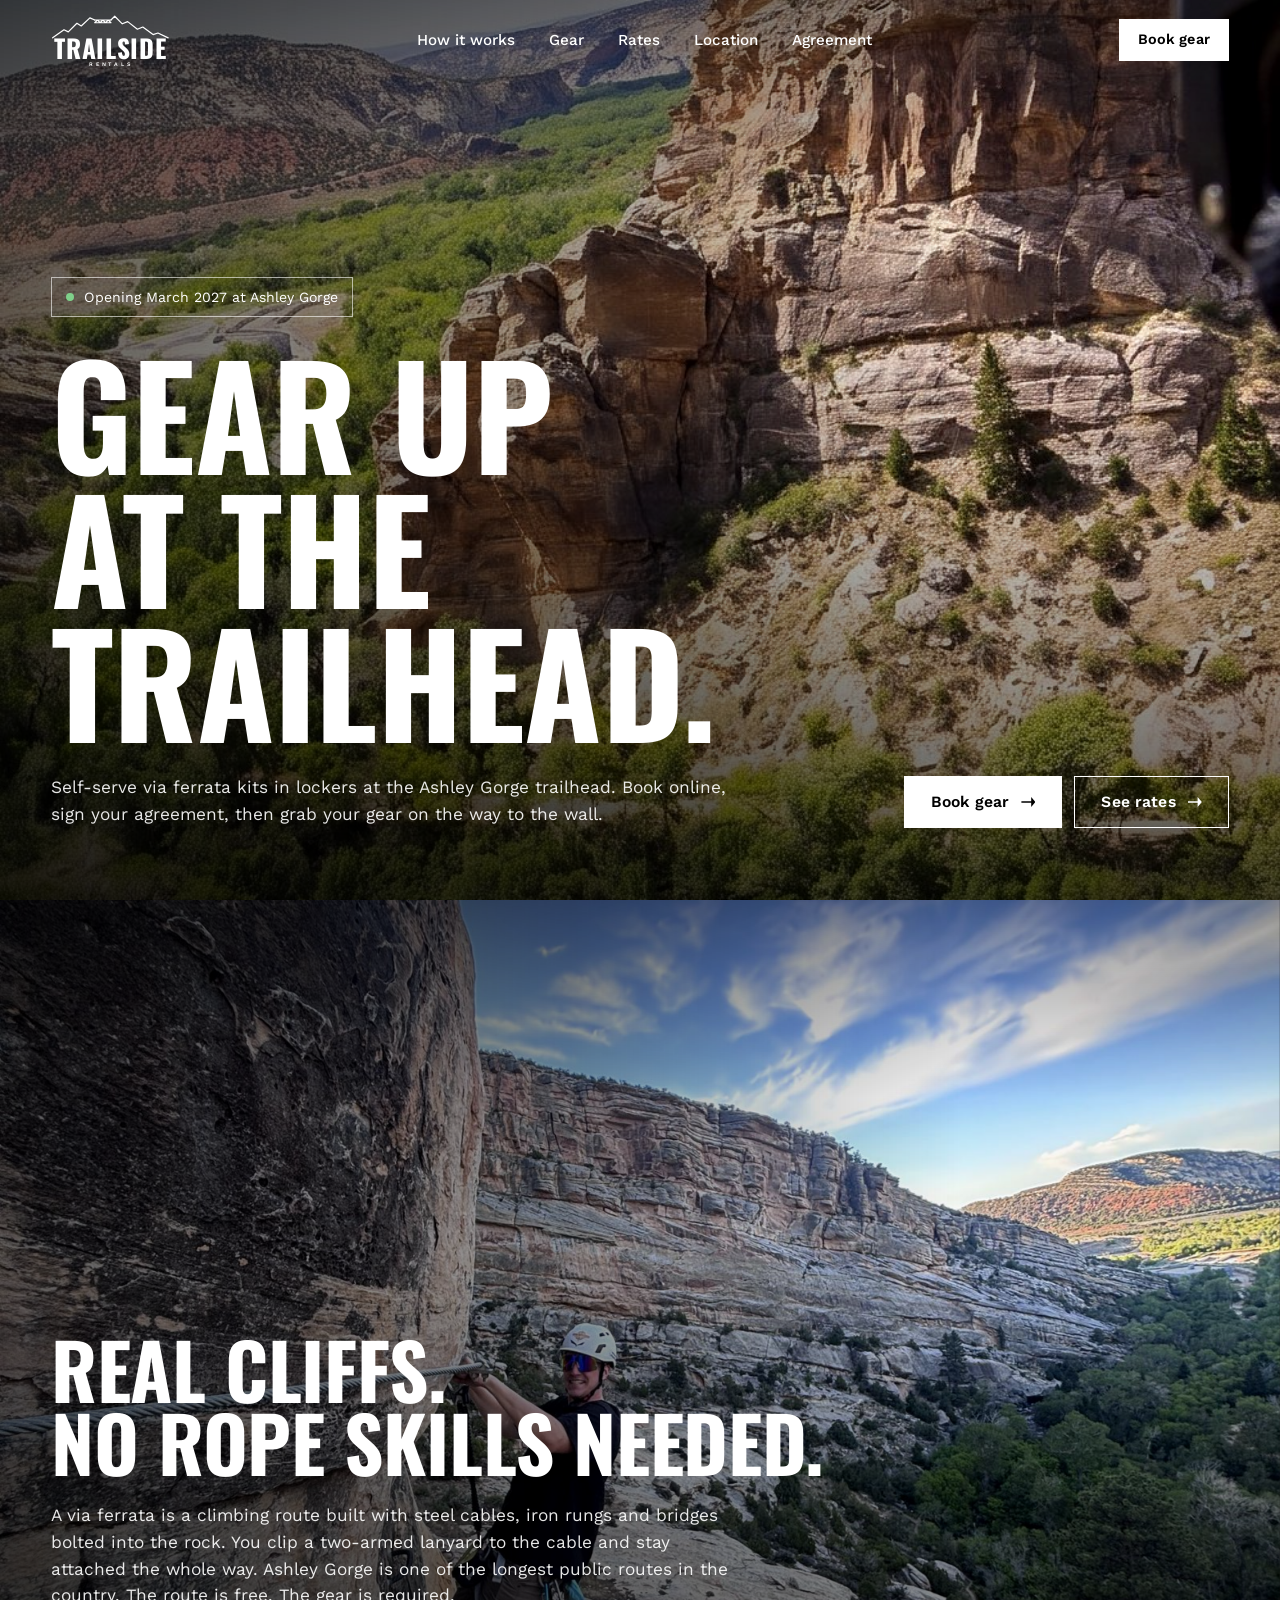
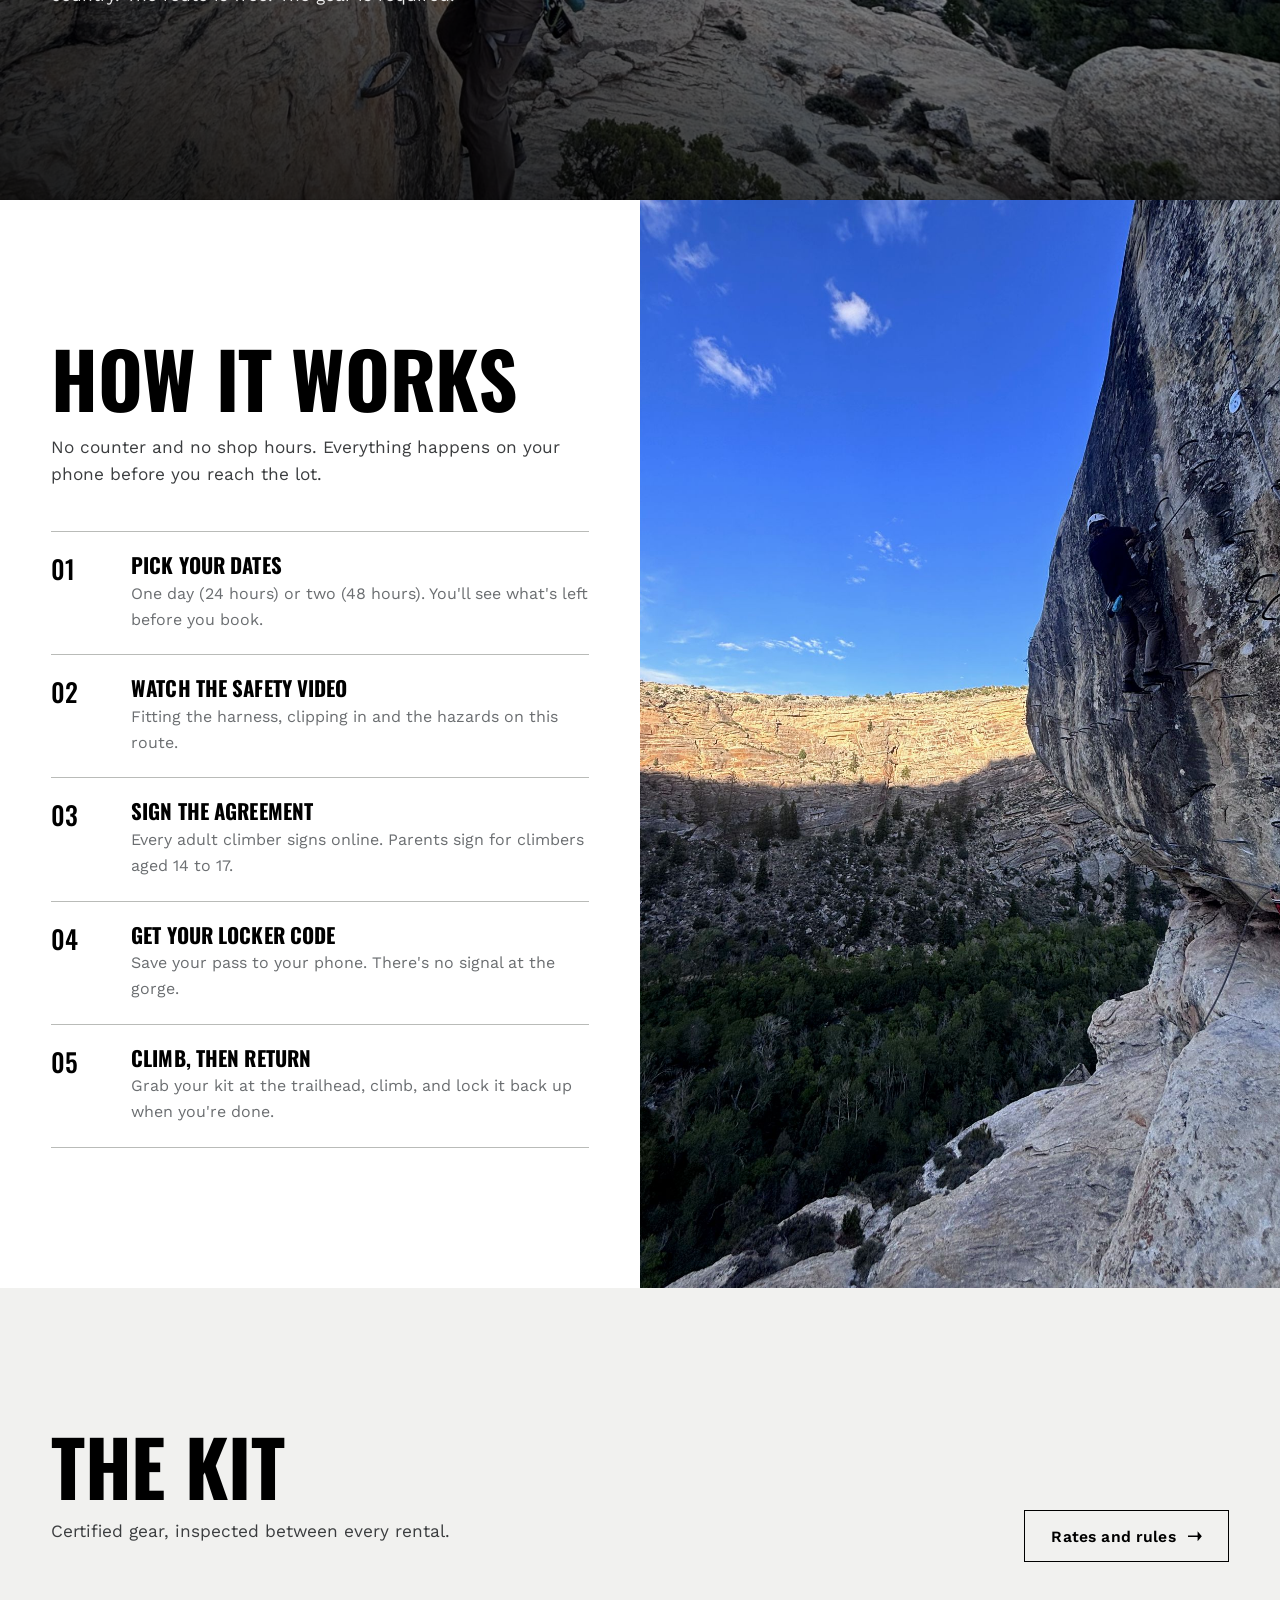
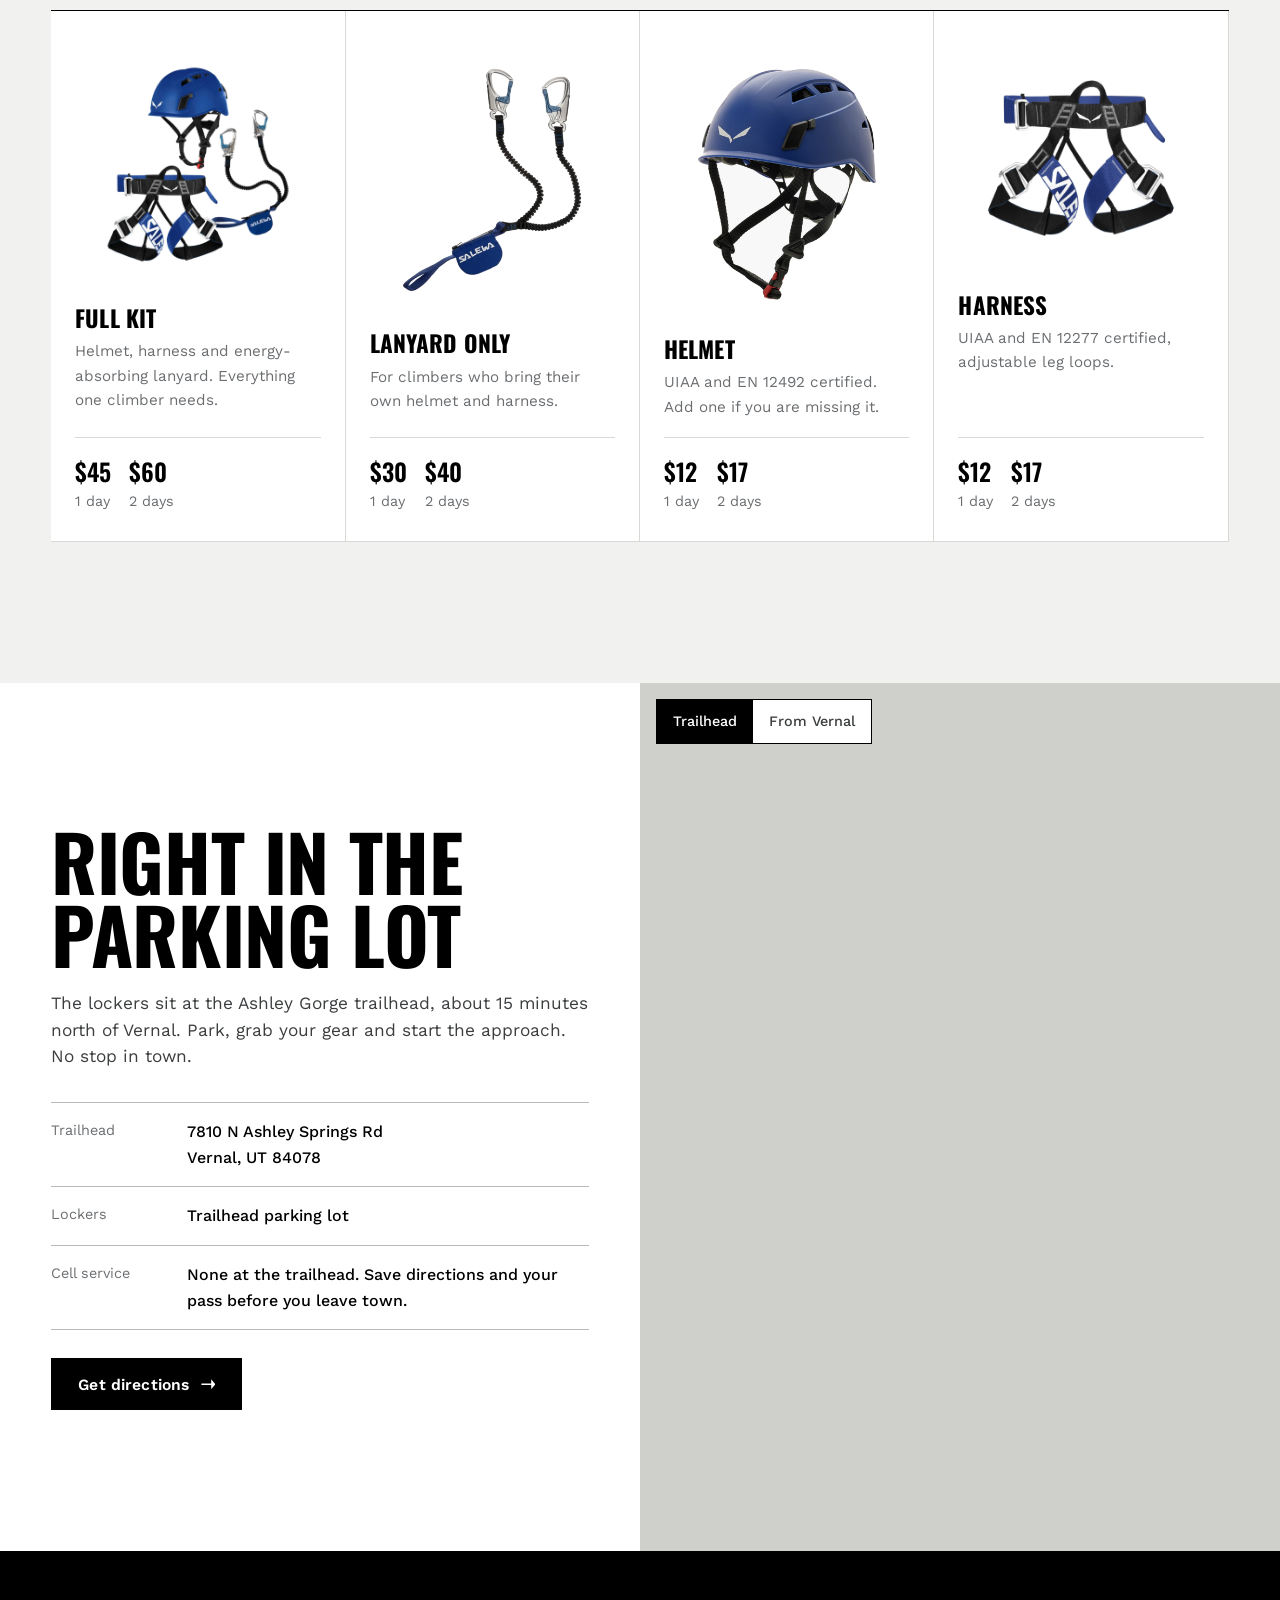
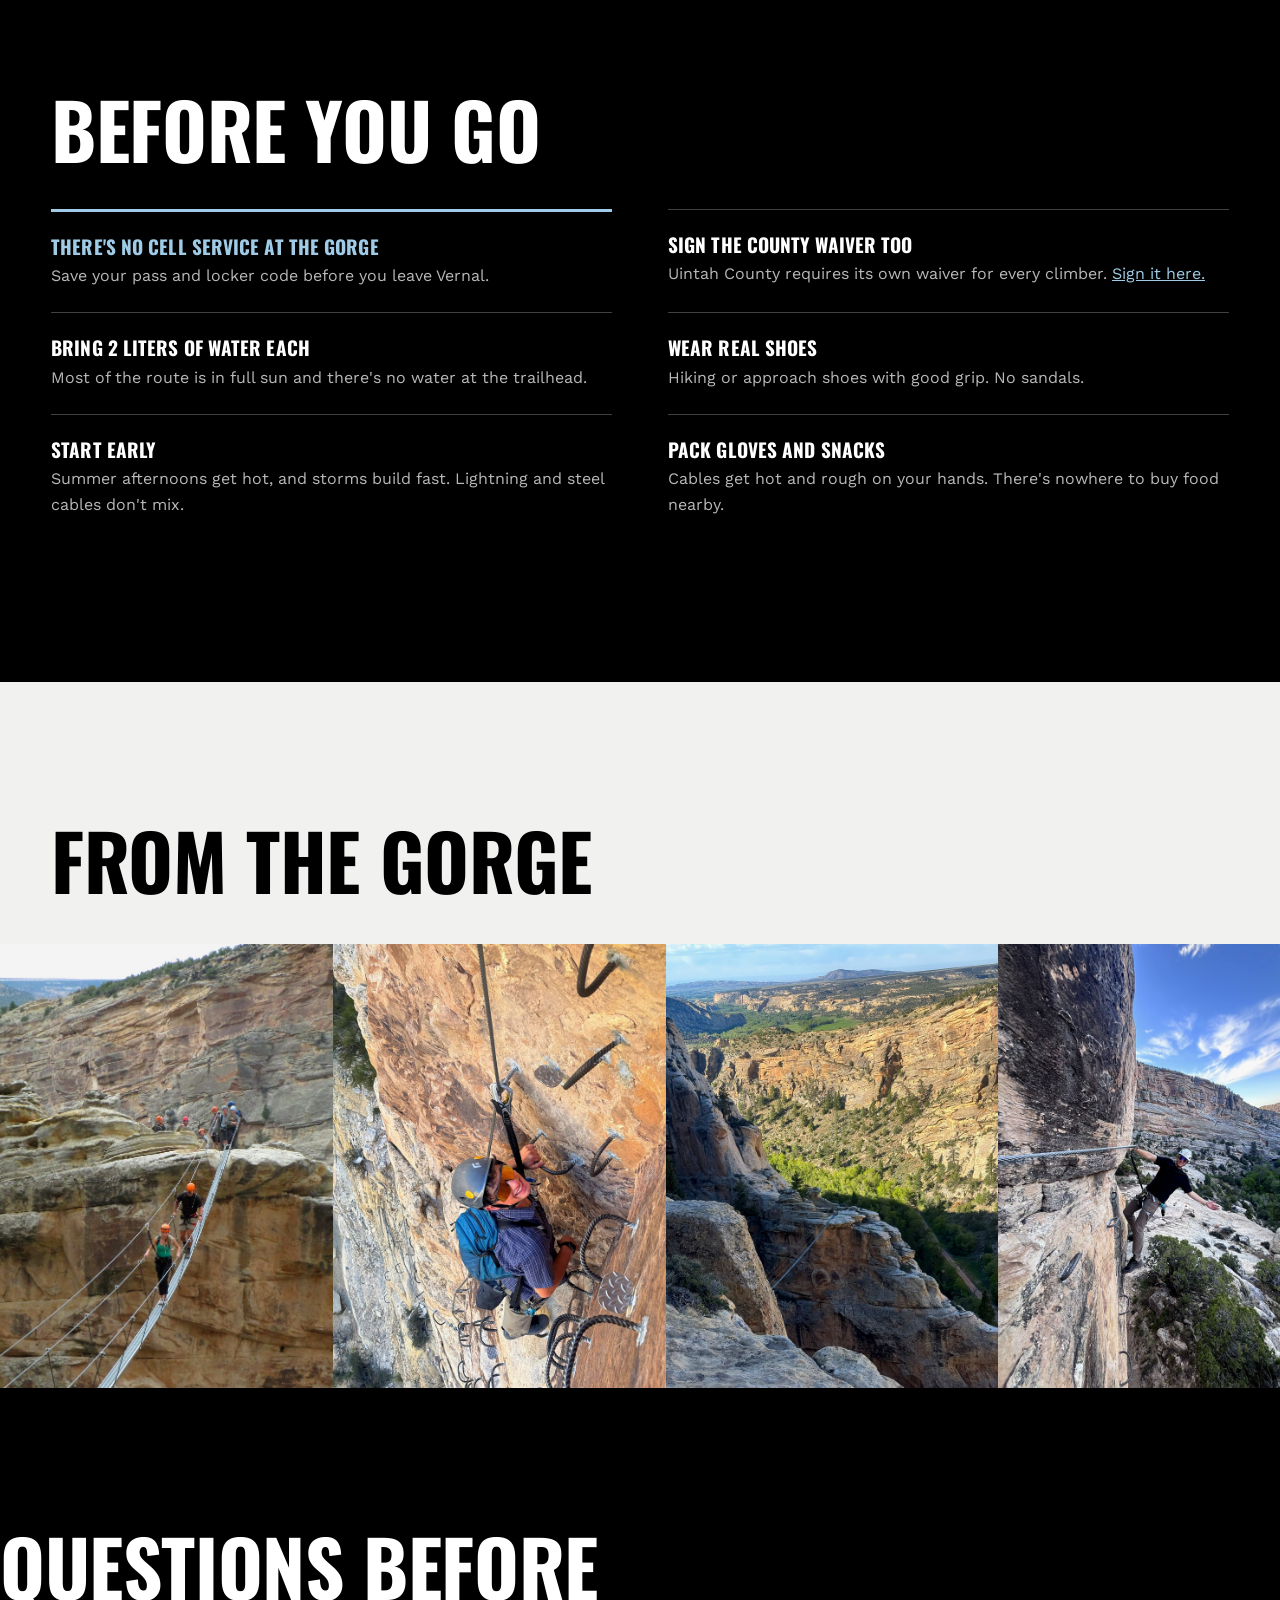
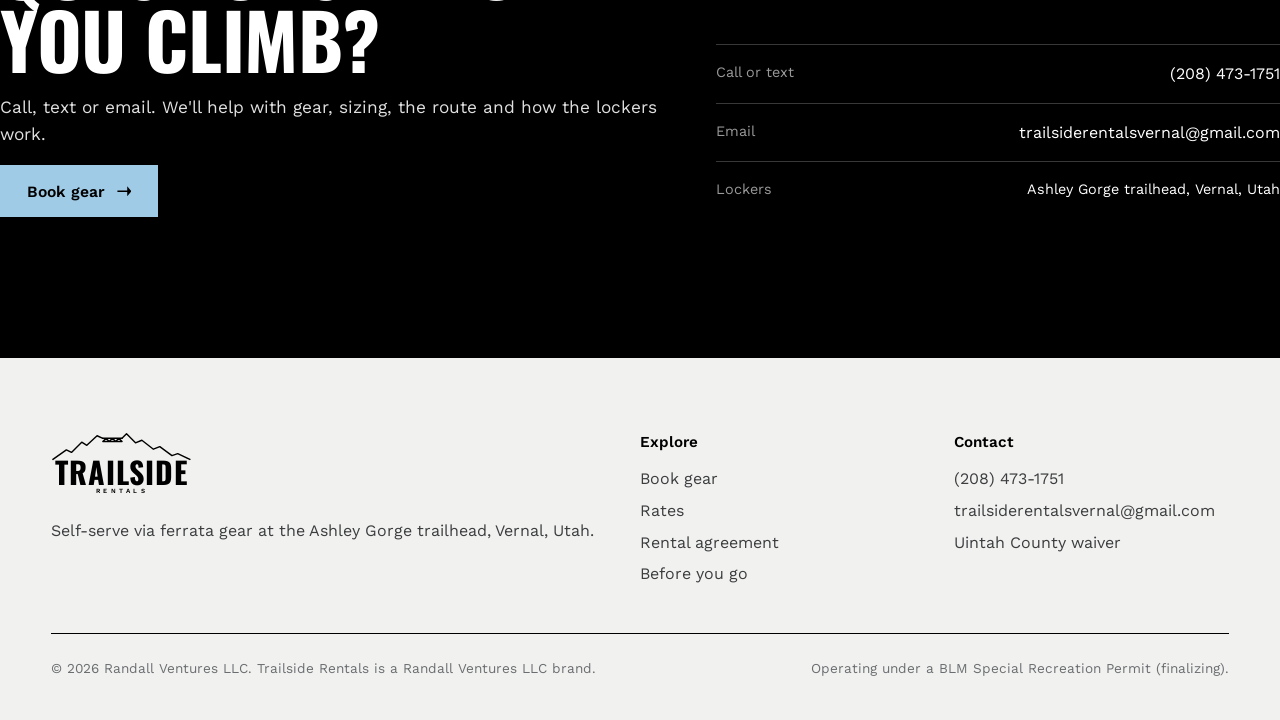
==== commit 9a7d24d7: "Replace About section with a Location section and trailhead map - Satellite map of the Ashley Gorge " ====
--- a/ridgeline-rentals-web/index.html
+++ b/ridgeline-rentals-web/index.html
@@ -24,12 +24,12 @@
 <header class="site-header site-header--over">
   <div class="wrap site-header__inner">
     <a class="brand" href="index.html" aria-label="Trailside Rentals home"><svg viewBox="0 0 220 100" role="img" aria-label="Trailside Rentals"><g fill="none" stroke="currentColor" stroke-width="2.2" stroke-linecap="round" stroke-linejoin="round"><path d="M3 46 L24 31 L32 35 L48 19 L56 24 L72 9 L81 13"/><path d="M81 13 H111 M81 18 H111 M81 18 L86 13 L91 18 L96 13 L101 18 L106 13 L111 18"/><path d="M111 13 L118 6 L132 20 L142 16 L160 30 L170 26 L189 40 L198 37 L217 46"/></g><text x="110" y="86" text-anchor="middle" font-family="Oswald, Arial Narrow, sans-serif" font-weight="700" font-size="47" letter-spacing="1.2" fill="currentColor">TRAILSIDE</text><text x="111" y="99" text-anchor="middle" font-family="Work Sans, sans-serif" font-weight="600" font-size="10" letter-spacing="5.4" fill="currentColor">RENTALS</text></svg></a>
-    <nav class="nav" aria-label="Primary"><ul><li><a href="index.html#how-it-works">How it works</a></li><li><a href="index.html#gear">Gear</a></li><li><a href="rates.html">Rates</a></li><li><a href="index.html#about">About</a></li><li><a href="agreement.html">Agreement</a></li></ul></nav>
+    <nav class="nav" aria-label="Primary"><ul><li><a href="index.html#how-it-works">How it works</a></li><li><a href="index.html#gear">Gear</a></li><li><a href="rates.html">Rates</a></li><li><a href="index.html#location">Location</a></li><li><a href="agreement.html">Agreement</a></li></ul></nav>
     <a class="btn btn--ink btn--sm header-cta" href="book.html">Book gear</a>
     <button class="menu-btn" type="button" aria-expanded="false" aria-controls="mobile-menu" aria-label="Menu"><span></span></button>
   </div>
   <div class="mobile-menu" id="mobile-menu">
-    <ul><li><a href="index.html#how-it-works">How it works</a></li><li><a href="index.html#gear">Gear</a></li><li><a href="rates.html">Rates</a></li><li><a href="index.html#about">About</a></li><li><a href="agreement.html">Agreement</a></li></ul>
+    <ul><li><a href="index.html#how-it-works">How it works</a></li><li><a href="index.html#gear">Gear</a></li><li><a href="rates.html">Rates</a></li><li><a href="index.html#location">Location</a></li><li><a href="agreement.html">Agreement</a></li></ul>
     <a class="btn btn--white" href="book.html" style="width:100%">Book gear</a>
   </div>
 </header>
@@ -98,16 +98,29 @@
     </div>
   </section>
 
-  <section class="bleed bleed--media-left bleed--white about" id="about">
+  <section class="bleed bleed--white location" id="location">
     <div class="bleed__text">
-      <h2 data-reveal>Hi, I'm Ben.</h2>
-      <p class="lede" data-reveal style="--i:1">I own Trailside Rentals. I'm from Boise, Idaho, and I've been climbing for a long time. Via ferratas are newer for me, and the first time I did Ashley Gorge, I loved it.</p>
-      <p data-reveal style="--i:2">Getting the gear was the hard part. Nobody rented early enough for the start we wanted, and picking up meant driving from our campsite back into town and out again. So I thought, why not put the gear right at the trailhead? That's Trailside: certified gear in a locker where the climb starts, ready when you are.</p>
-      <p data-reveal style="--i:3">When I'm not on the rock, I'm mountain biking, skiing or hiking. Pretty much anything outdoors.</p>
-      <div class="about__tags" data-reveal style="--i:4"><span>Climbing</span><span>Mountain biking</span><span>Skiing</span><span>Hiking</span></div>
-      <p class="about__sig" data-reveal style="--i:5">Ben Randall, owner</p>
+      <h2 data-reveal>Right in the parking lot</h2>
+      <p class="lede" data-reveal style="--i:1; margin-top:20px">The lockers sit at the Ashley Gorge trailhead, about 15 minutes north of Vernal. Park, grab your gear and start the approach. No stop in town.</p>
+      <ul class="loc-list" data-reveal style="--i:2">
+        <li><span>Trailhead</span><strong>7810 N Ashley Springs Rd<br>Vernal, UT 84078</strong></li>
+        <li><span>Lockers</span><strong>Trailhead parking lot</strong></li>
+        <li><span>Cell service</span><strong>None at the trailhead. Save directions and your pass before you leave town.</strong></li>
+      </ul>
+      <div class="btn-row" data-reveal style="--i:3; margin-top:28px">
+        <a class="btn btn--ink" href="https://www.google.com/maps/dir/?api=1&amp;destination=40.5689978,-109.6150586" target="_blank" rel="noopener">Get directions</a>
+      </div>
     </div>
-    <div class="bleed__media" data-wipe><img src="assets/photos/ben-randall.jpg" alt="Ben Randall smiling on the iron rungs of the Ashley Gorge via ferrata" loading="lazy" style="object-position:50% 40%" /></div>
+    <div class="bleed__media map">
+      <div class="map__toggle" role="group" aria-label="Map view">
+        <button type="button" data-map="trailhead" aria-pressed="true">Trailhead</button>
+        <button type="button" data-map="vernal" aria-pressed="false">From Vernal</button>
+      </div>
+      <iframe id="map-frame" title="Map of the Ashley Gorge via ferrata trailhead" loading="lazy" referrerpolicy="no-referrer-when-downgrade"
+        src="https://maps.google.com/maps?q=40.5689978,-109.6150586&amp;t=k&amp;z=16&amp;output=embed"
+        data-trailhead="https://maps.google.com/maps?q=40.5689978,-109.6150586&amp;t=k&amp;z=16&amp;output=embed"
+        data-vernal="https://maps.google.com/maps?q=40.5689978,-109.6150586&amp;t=m&amp;z=11&amp;output=embed"></iframe>
+    </div>
   </section>
 
   <section class="section section--ink" id="before-you-go">
--- a/ridgeline-rentals-web/css/styles.css
+++ b/ridgeline-rentals-web/css/styles.css
@@ -523,3 +523,16 @@
 .summary .step-actions { flex-wrap: nowrap; }
 .summary .step-actions .btn { padding: 0 18px; }
 .summary .step-actions .btn--ink { flex: 1; }
+
+/* ---------- location ---------- */
+.loc-list { list-style: none; margin: 32px 0 0; padding: 0; }
+.loc-list li { display: grid; grid-template-columns: 120px 1fr; gap: 16px; padding: 16px 0; border-top: 1px solid var(--line-strong); }
+.loc-list li:last-child { border-bottom: 1px solid var(--line-strong); }
+.loc-list span { color: var(--muted); font-size: .9rem; }
+.loc-list strong { color: var(--ink); font-weight: 500; }
+.map { min-height: 70vh; background: #cfcfcb; }
+.map iframe { position: absolute; inset: 0; width: 100%; height: 100%; border: 0; }
+.map__toggle { position: absolute; z-index: 2; top: 16px; left: 16px; display: inline-flex; background: var(--white); border: 1.5px solid var(--ink); }
+.map__toggle button { border: 0; background: transparent; padding: 10px 16px; cursor: pointer; font-weight: 500; font-size: .9rem; }
+.map__toggle button[aria-pressed="true"] { background: var(--ink); color: var(--white); }
+@media (max-width: 959px) { .map { min-height: 460px; } }
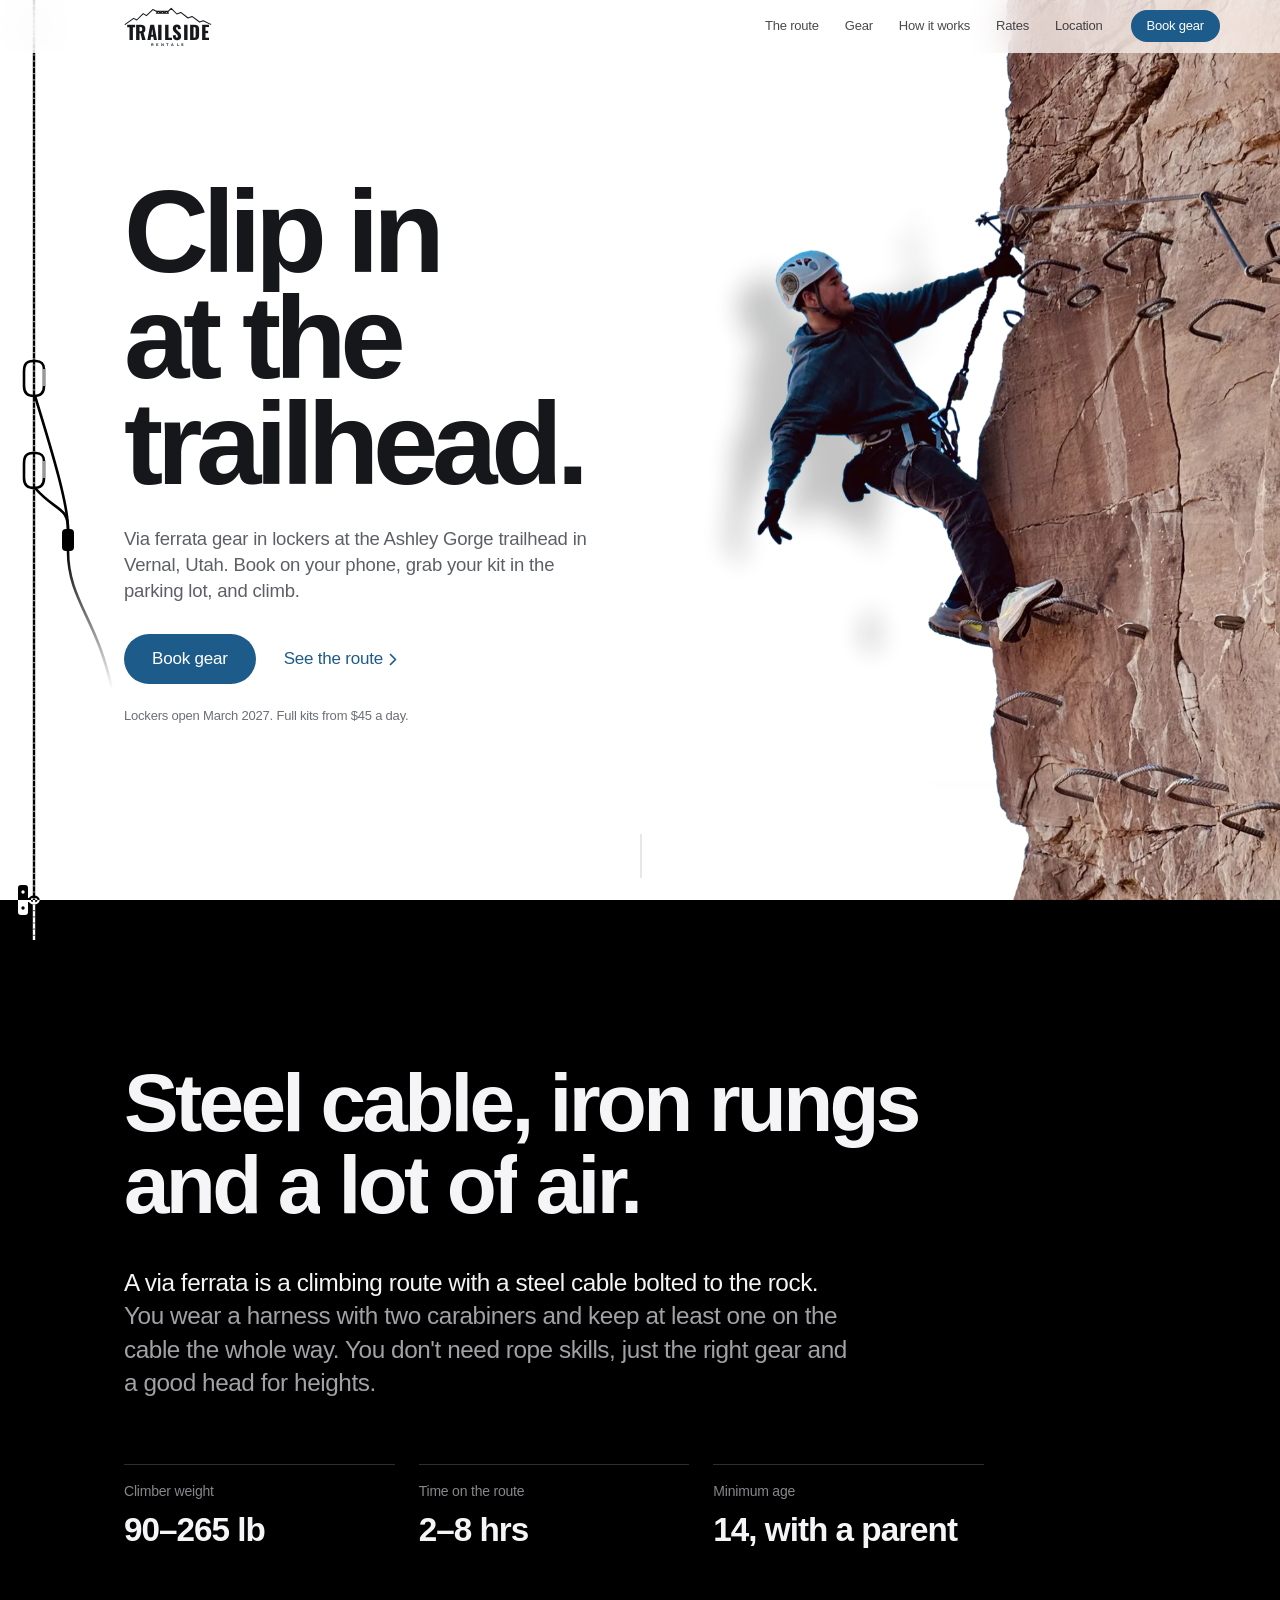
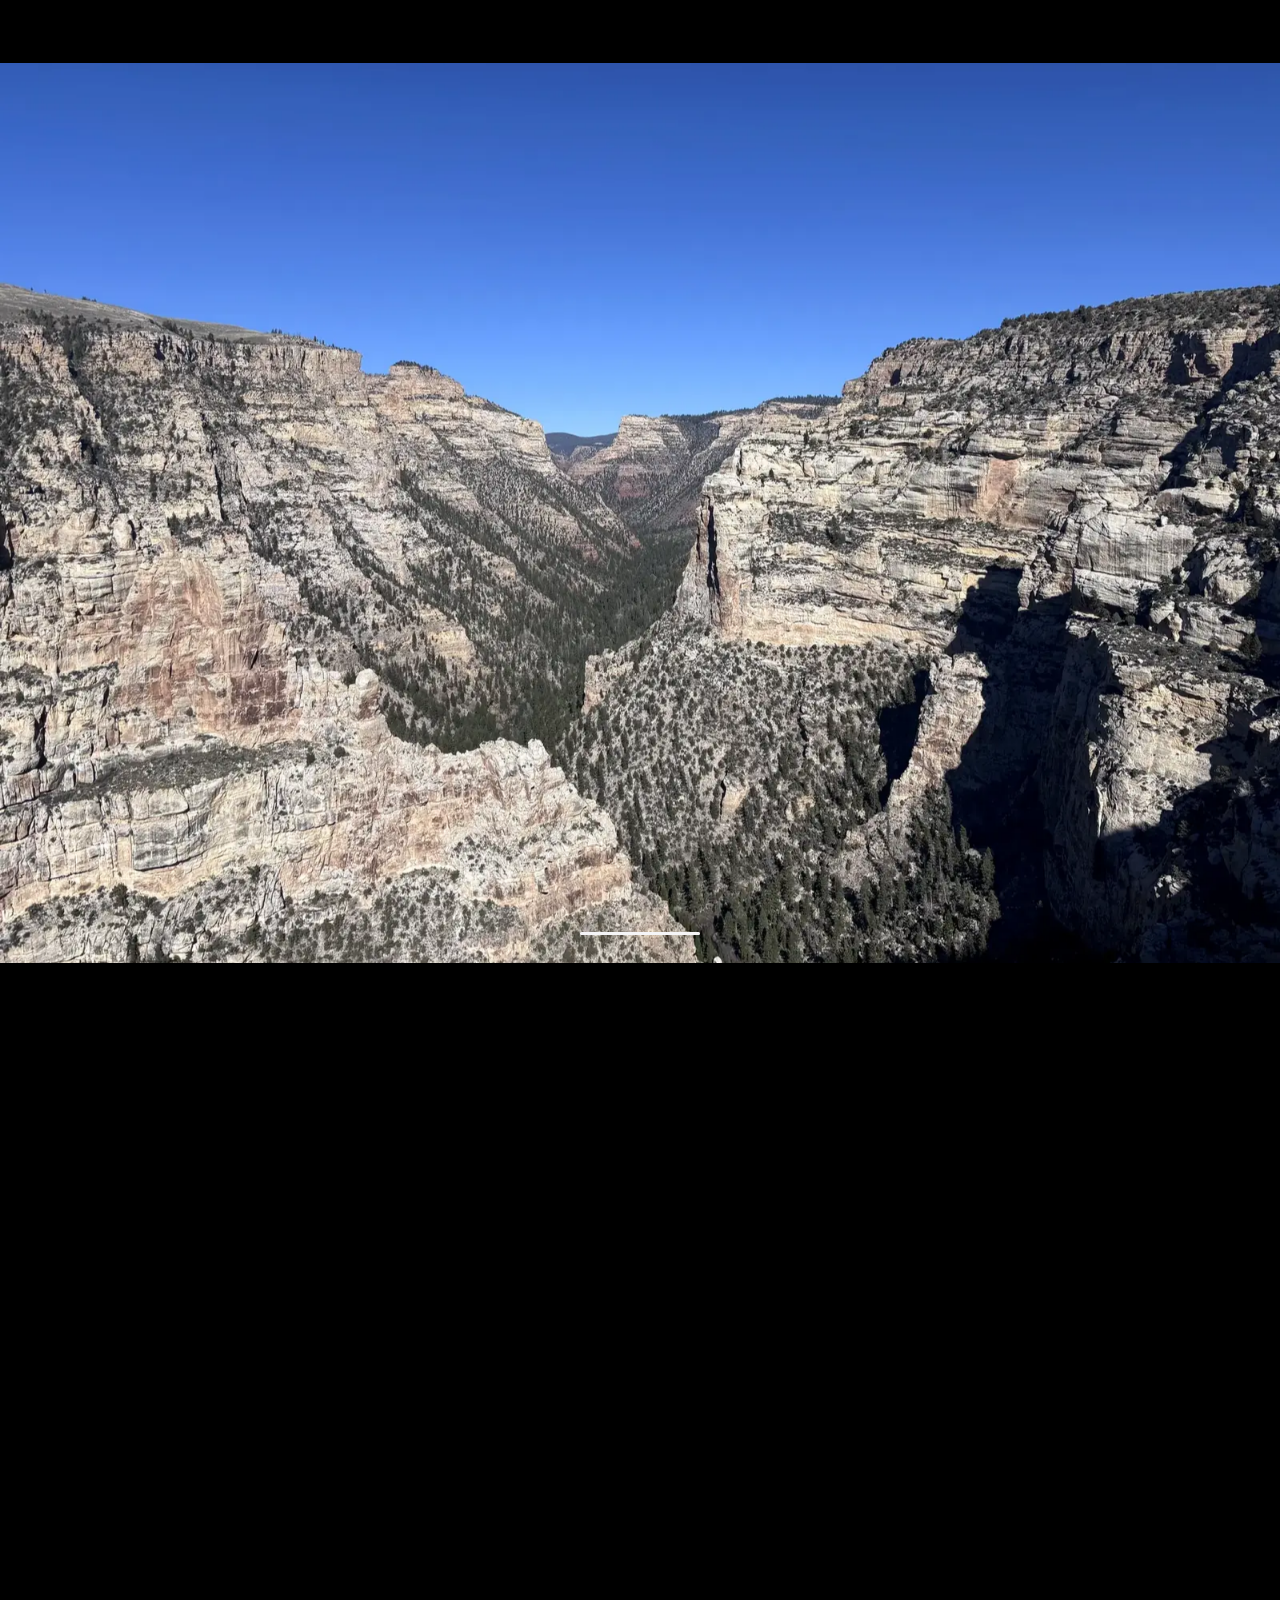
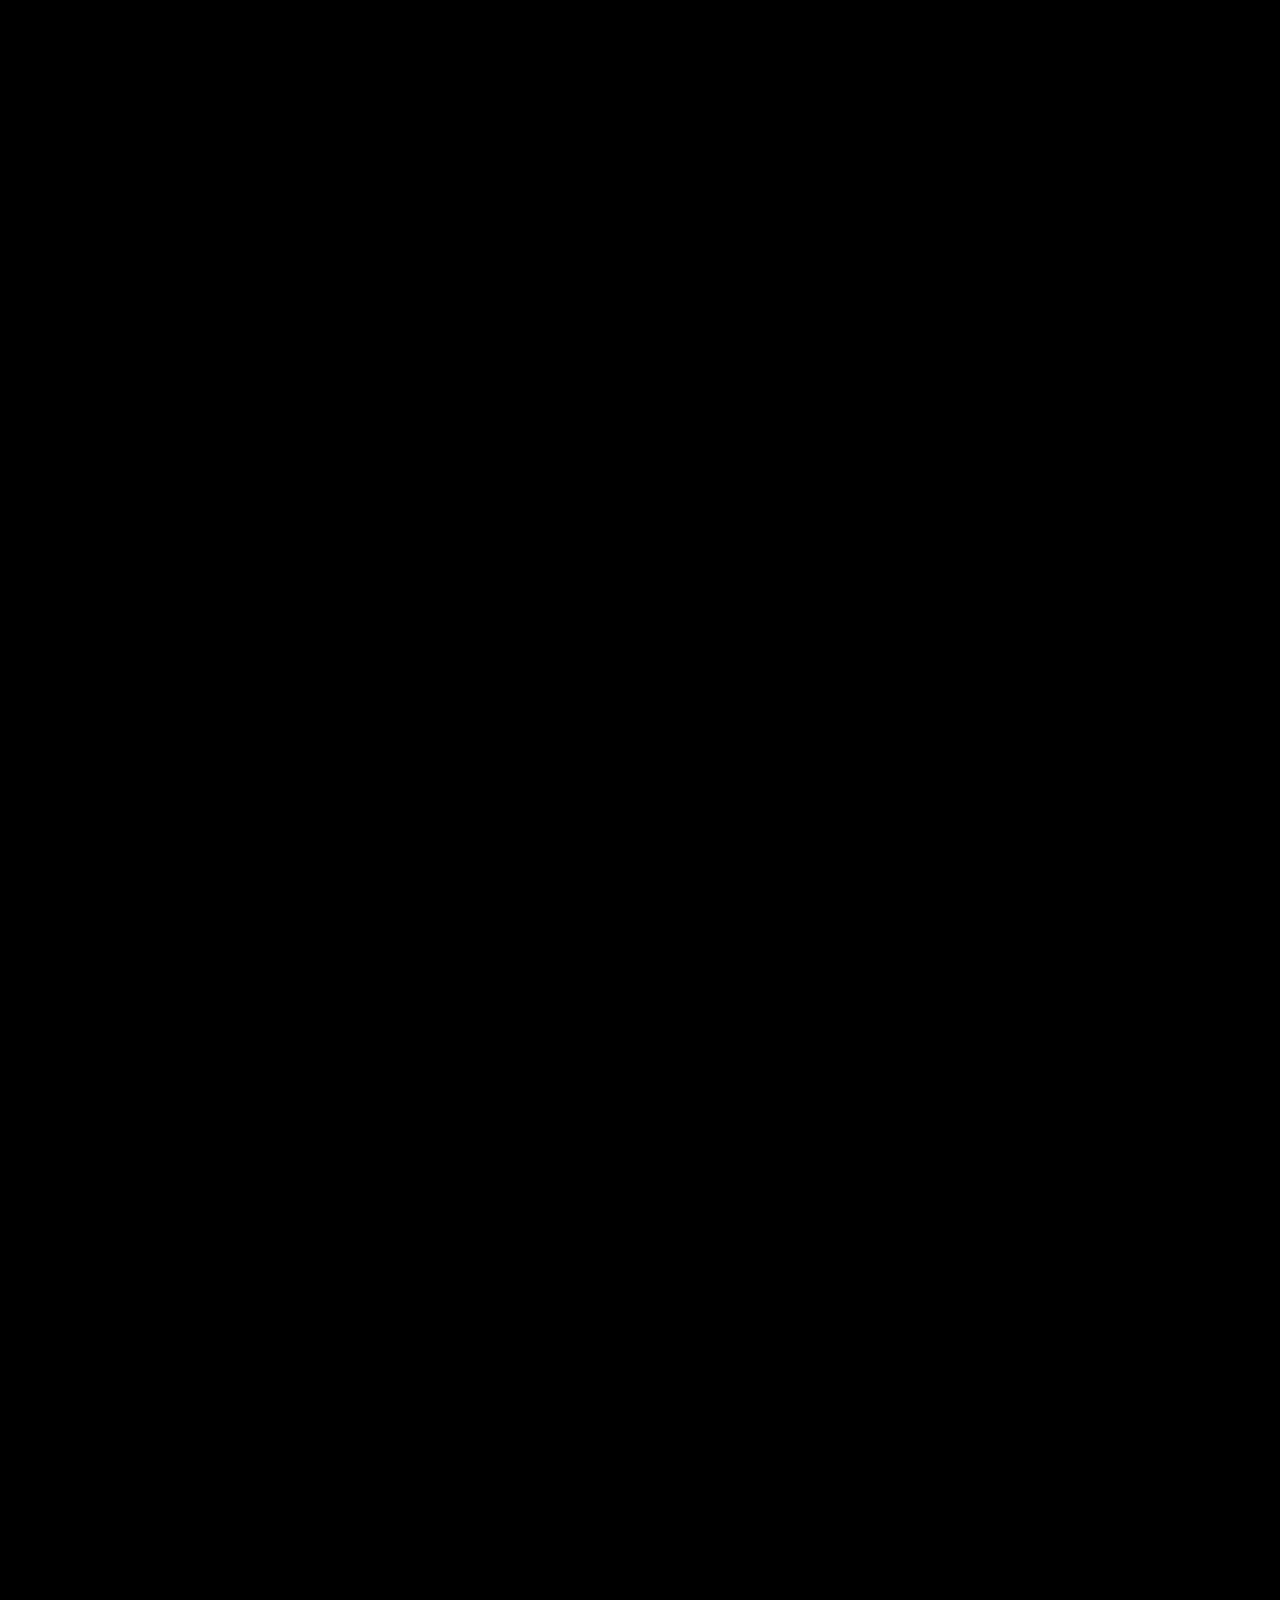
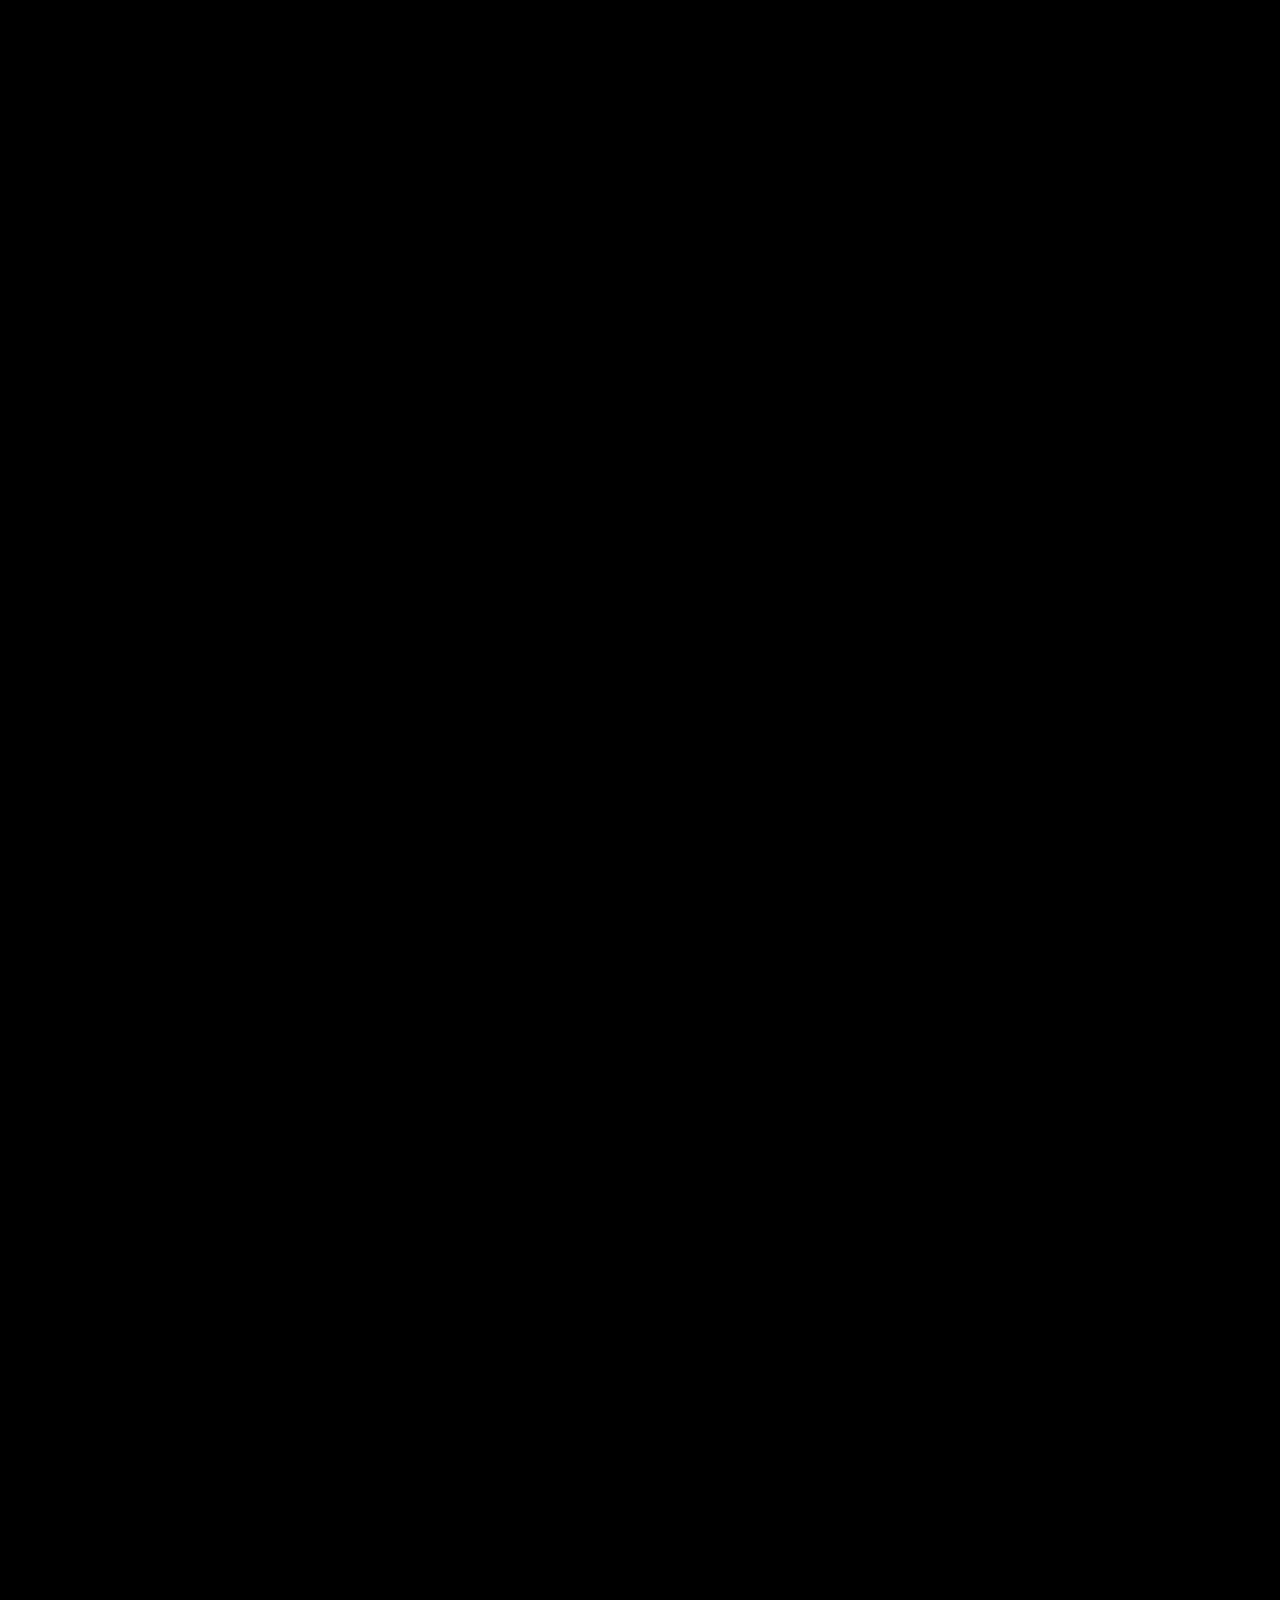
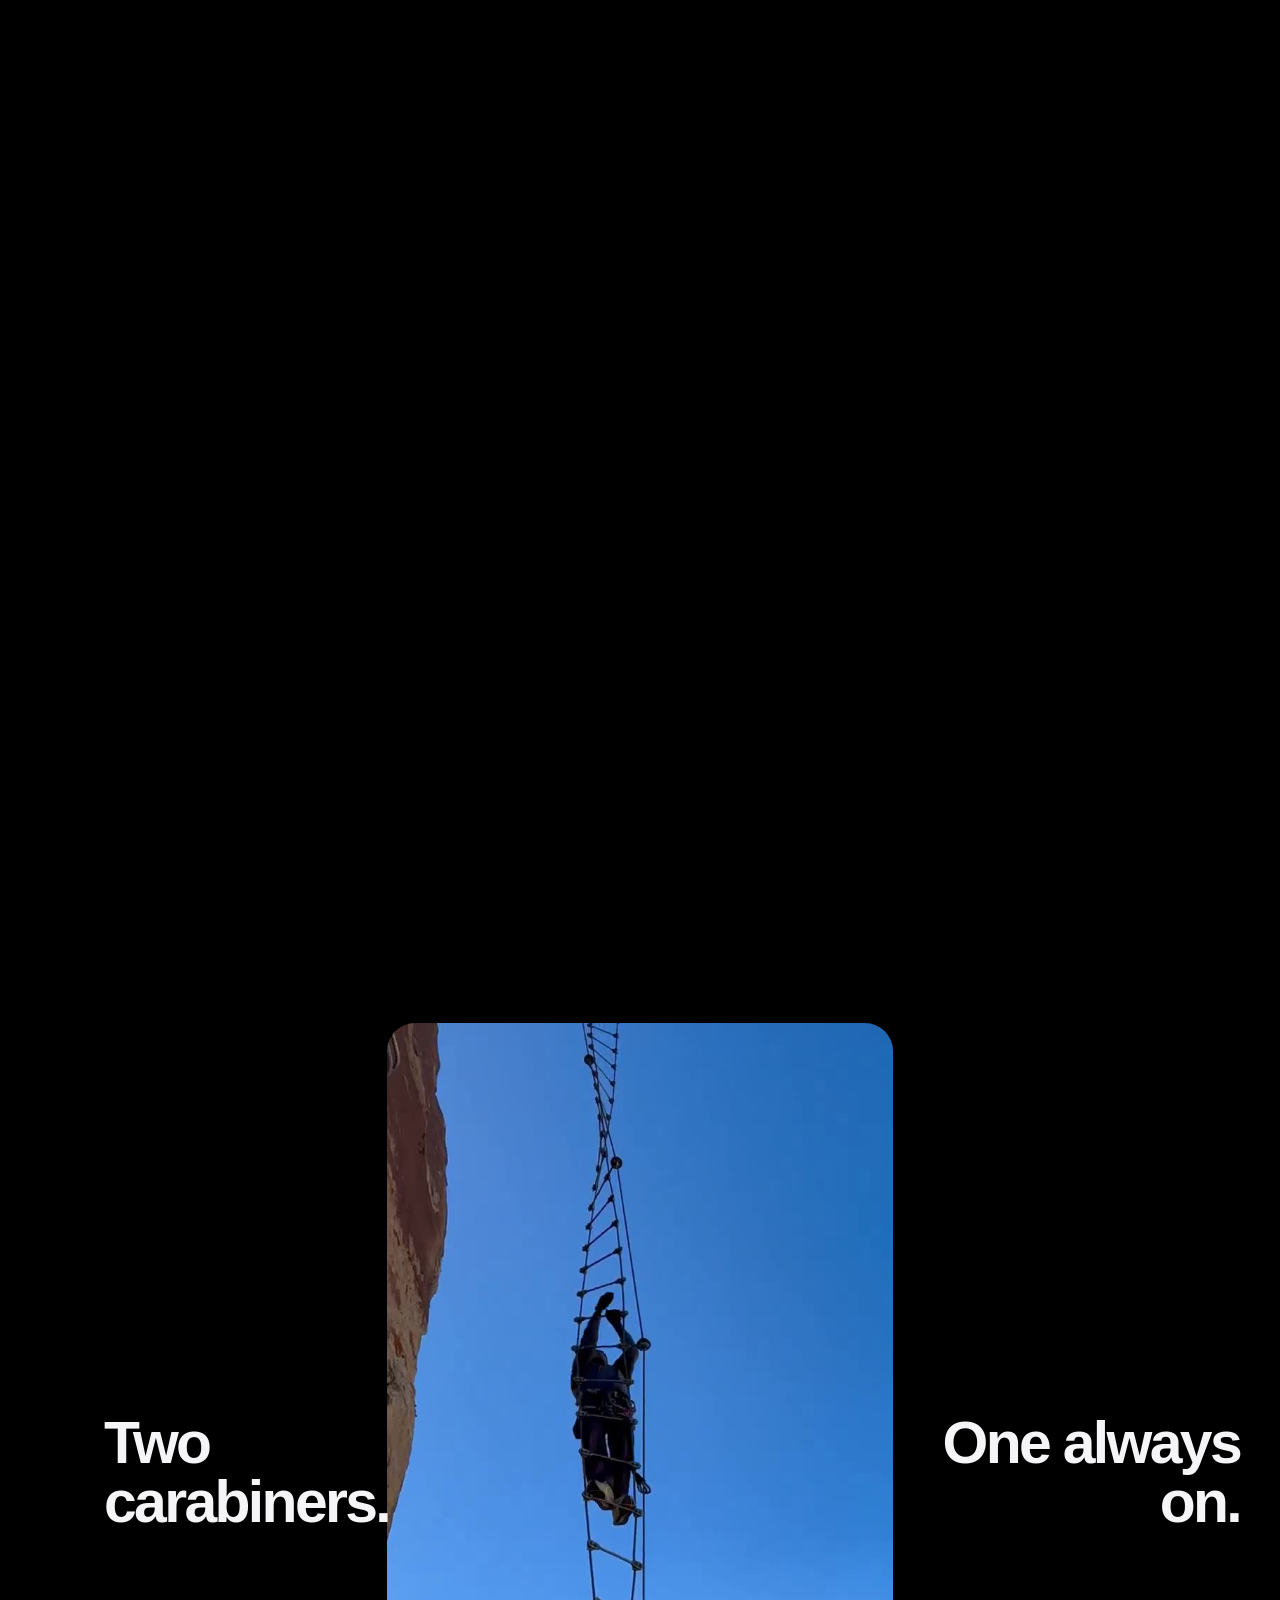
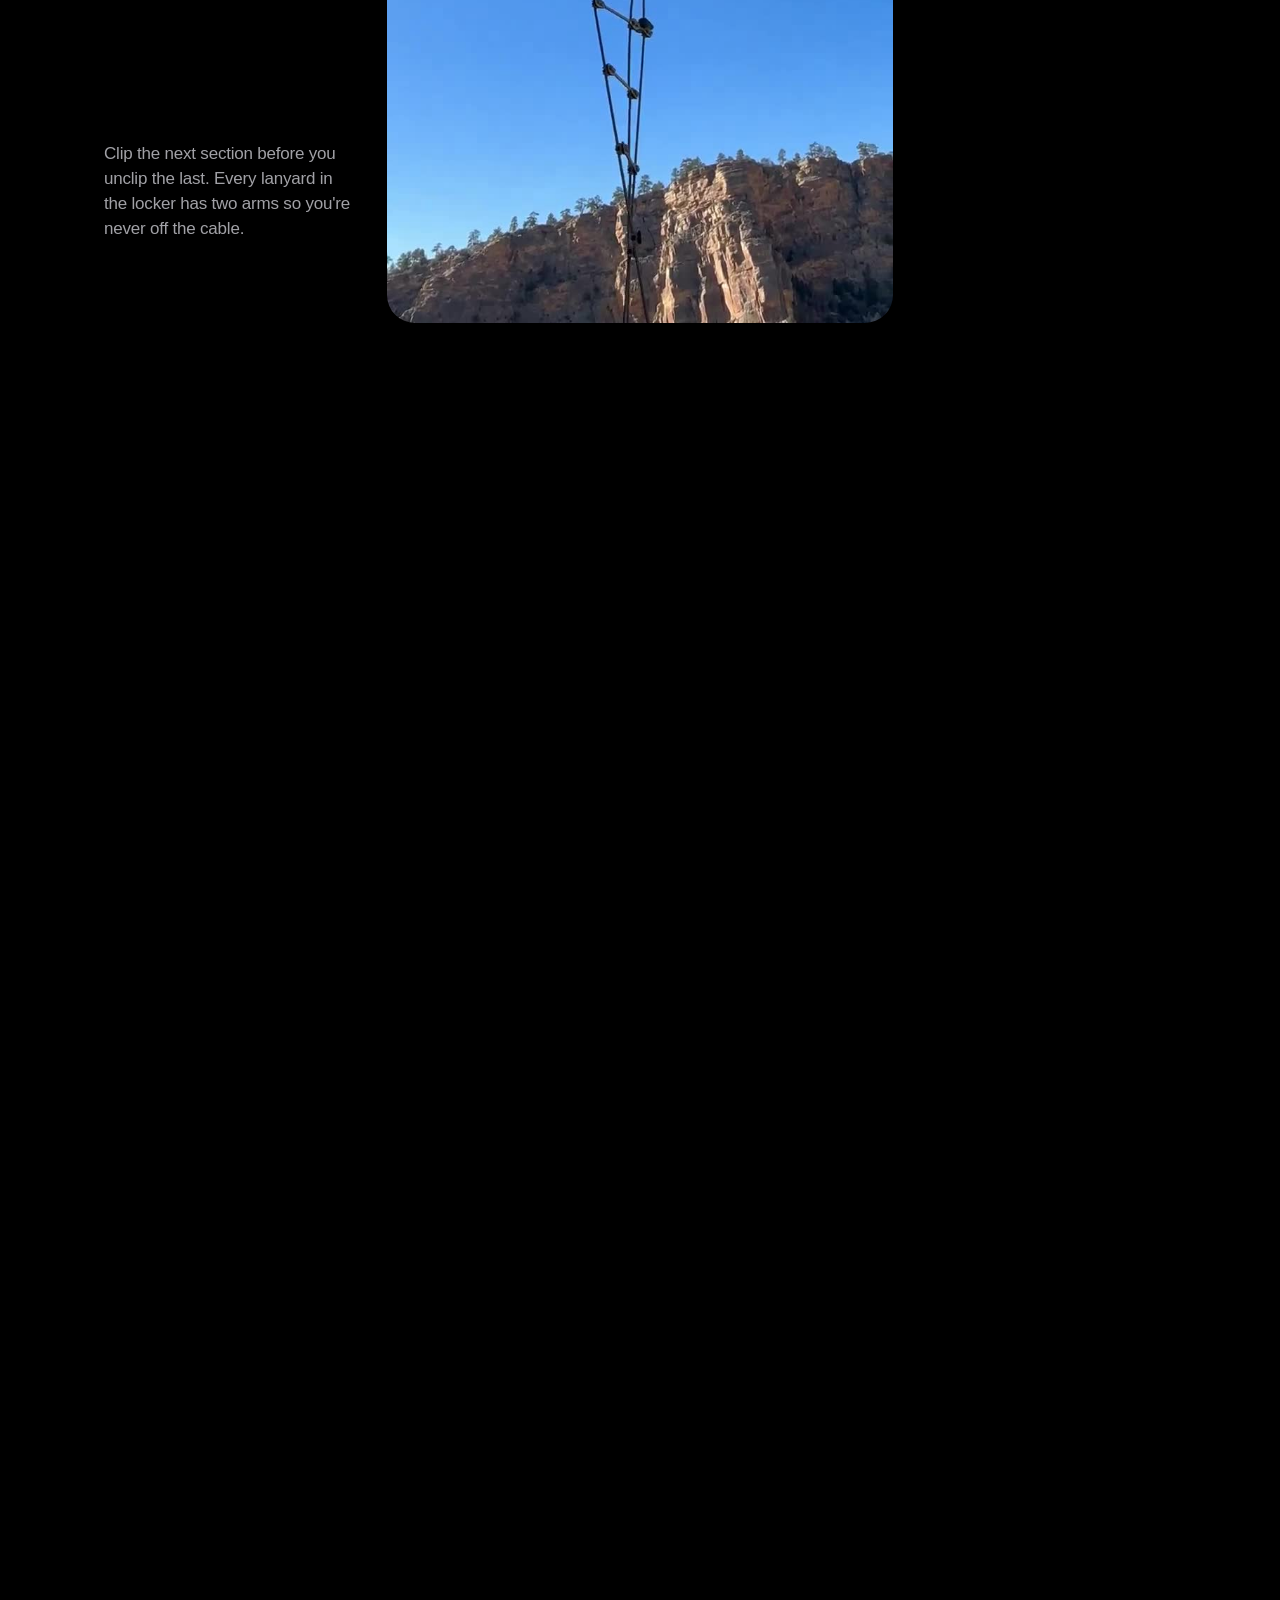
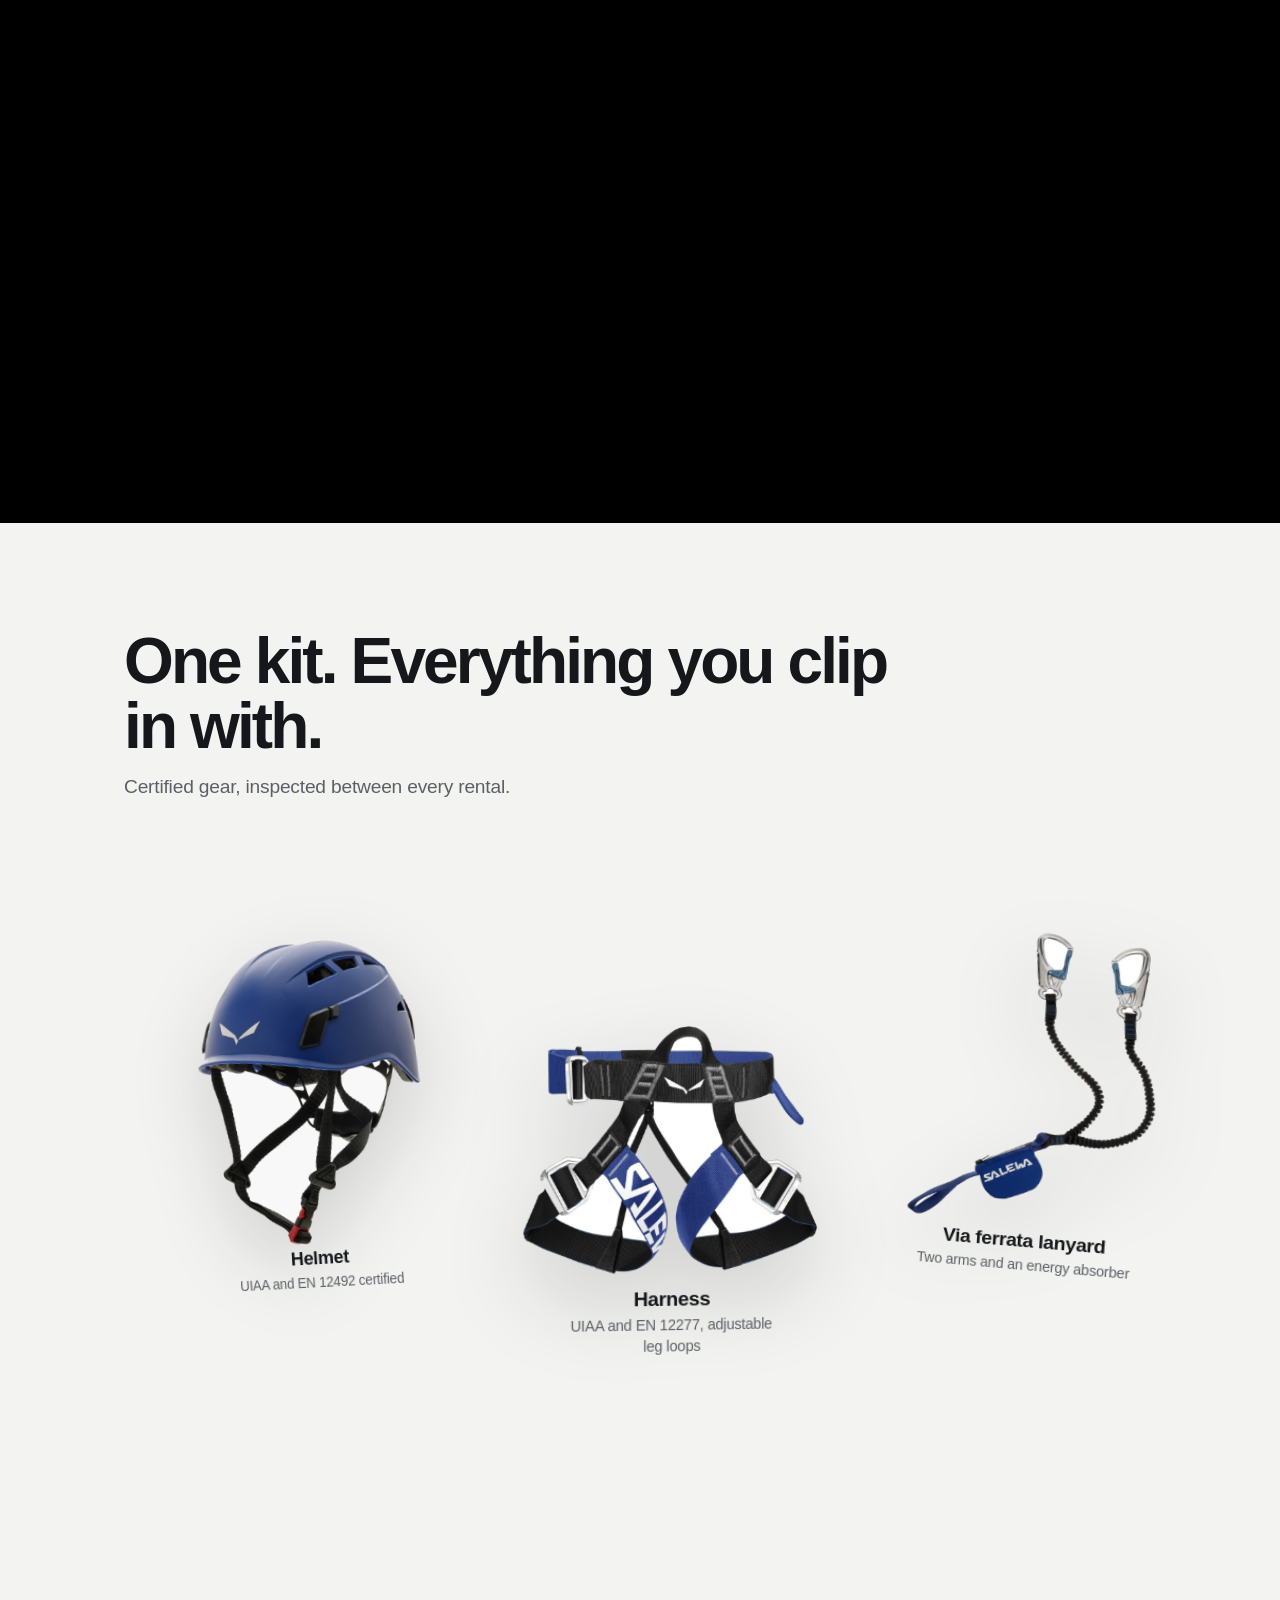
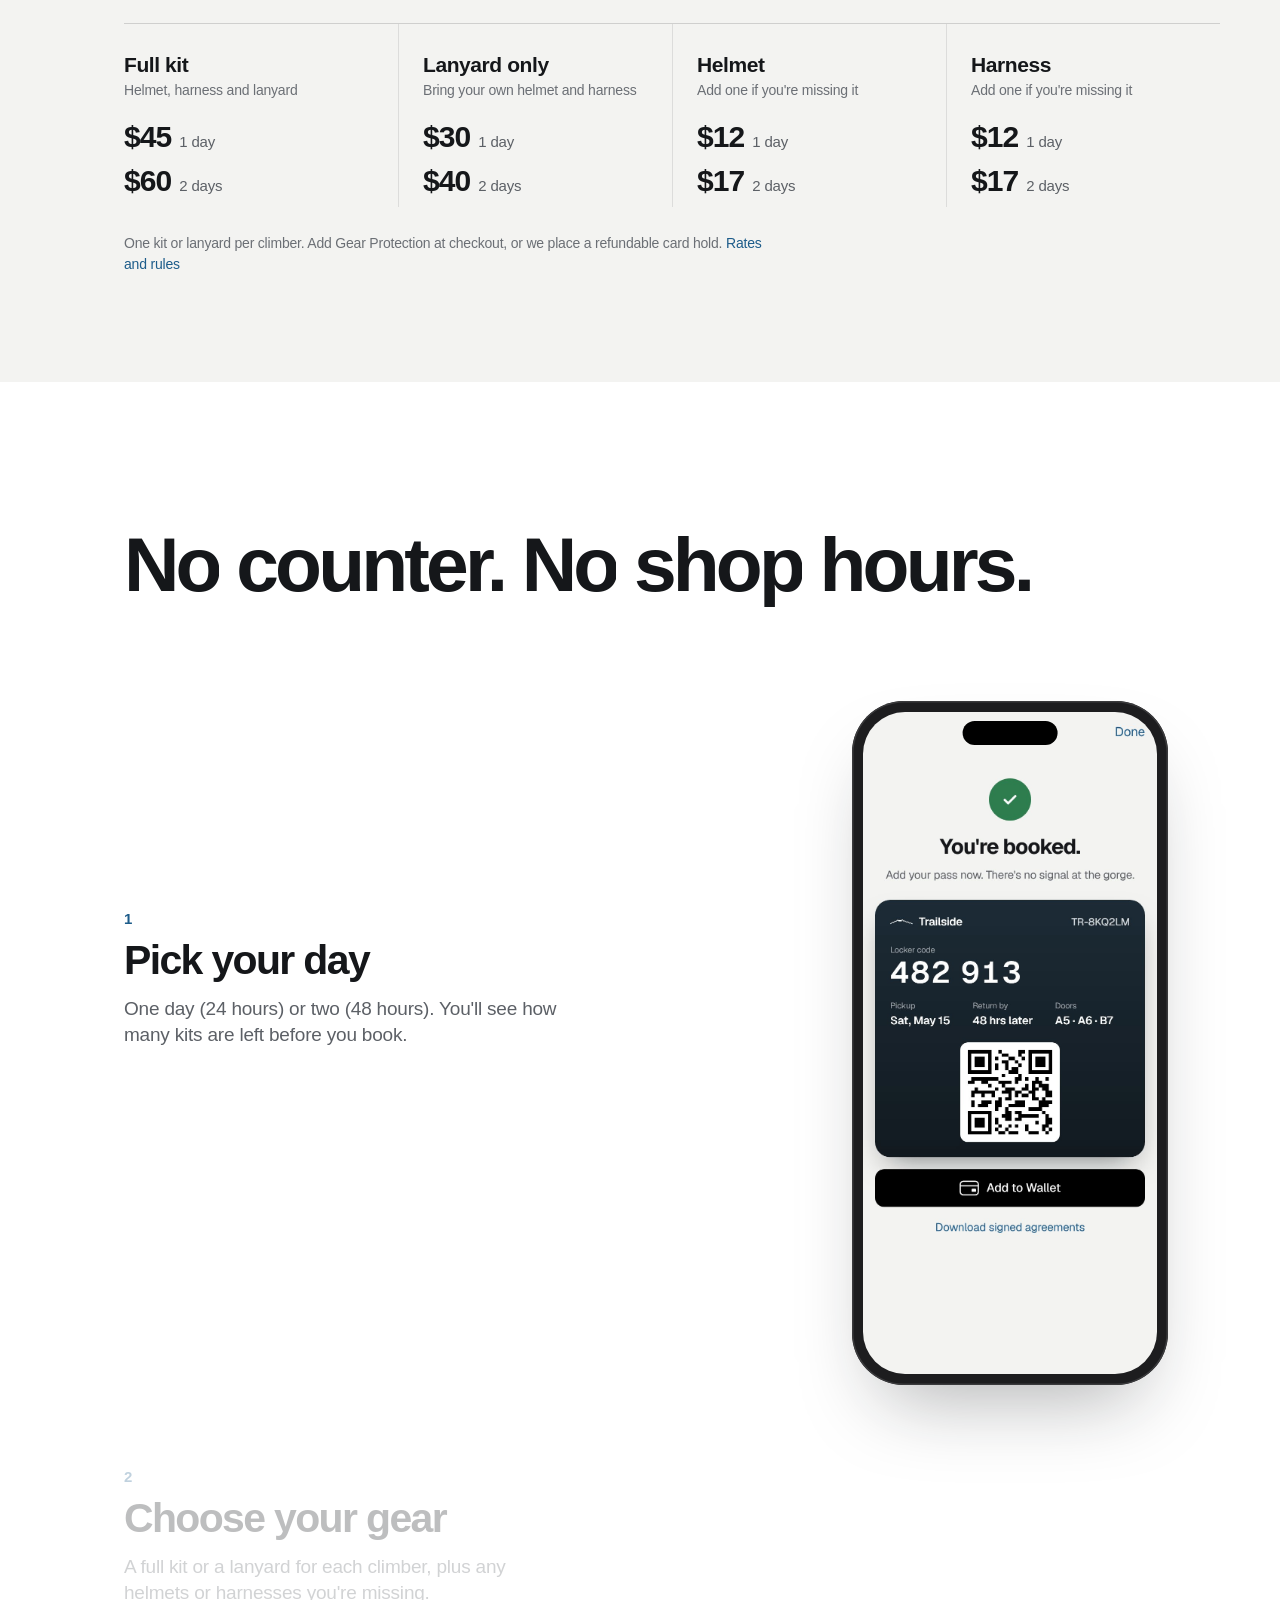
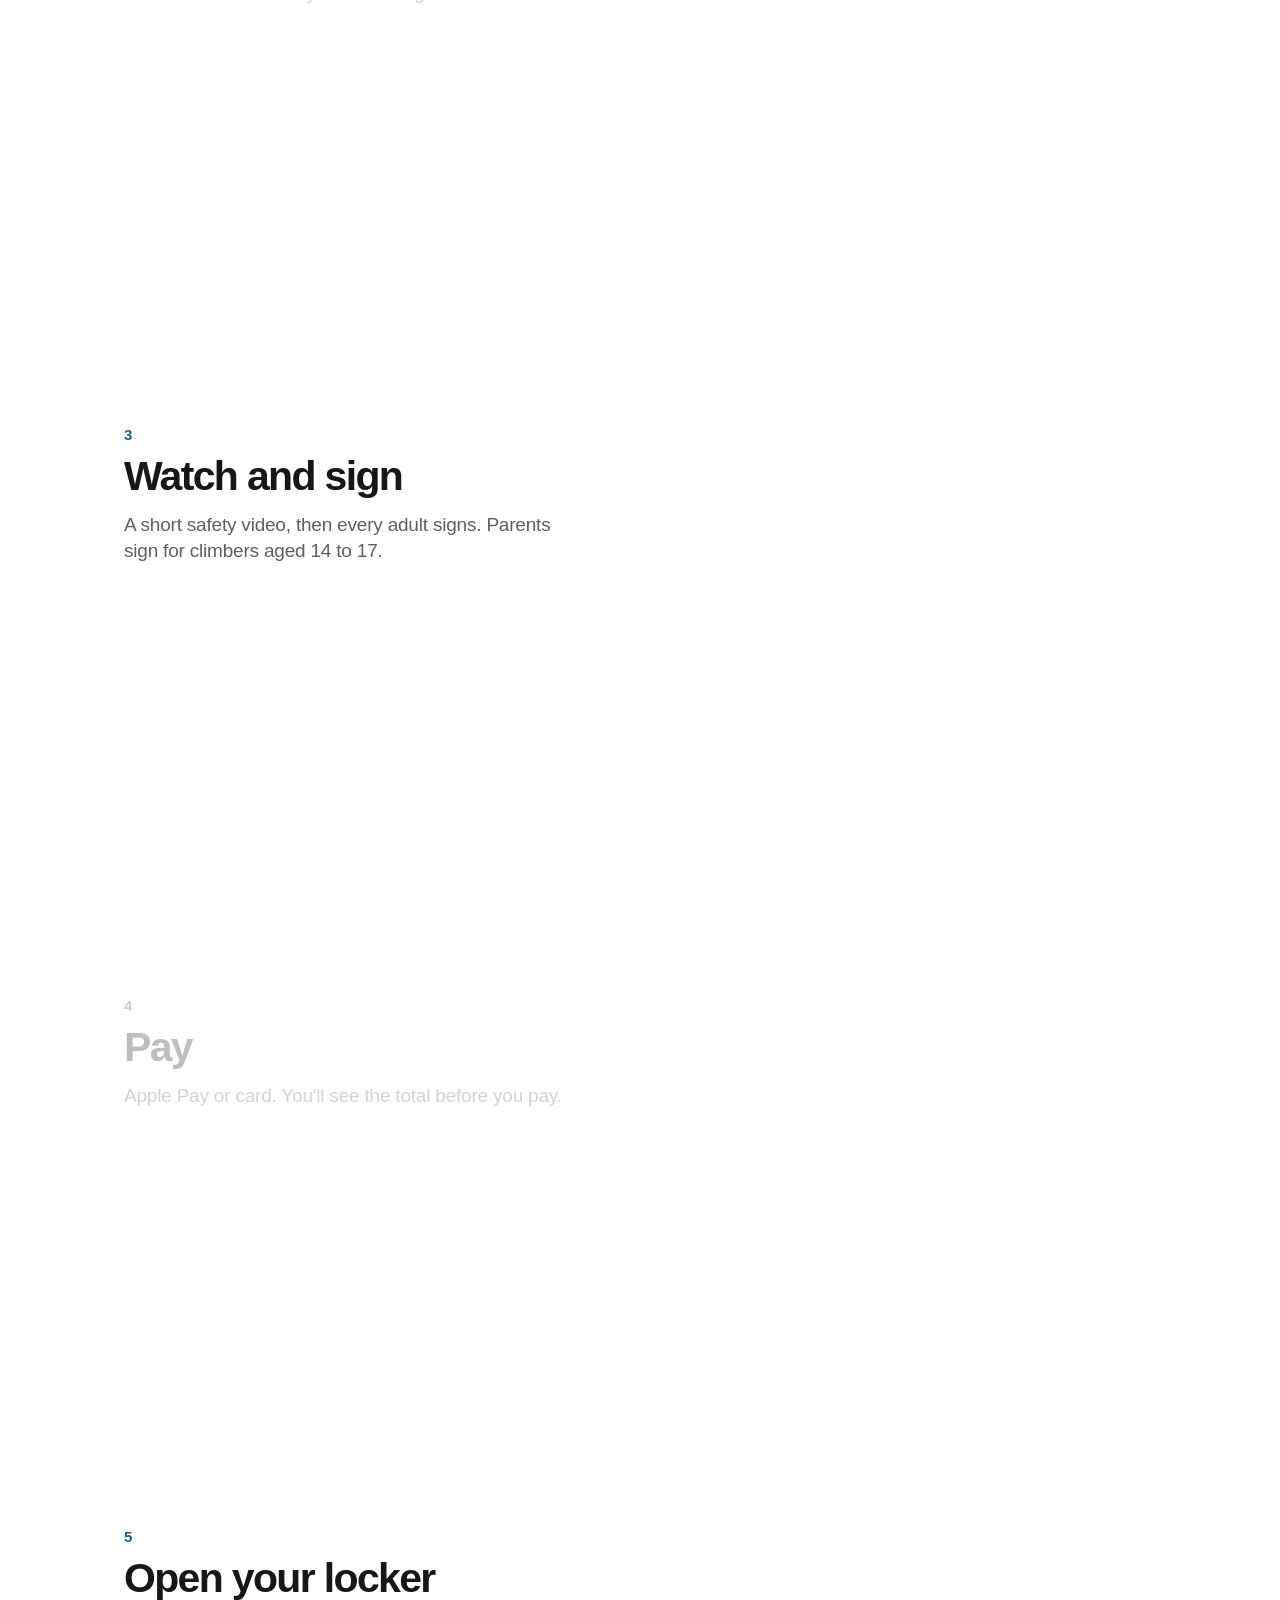
==== commit 411eaba9: "Redesign homepage with new route photos, two-carabiner rail and 3D route walk; Apple-style booking, " ====
--- a/ridgeline-rentals-web/index.html
+++ b/ridgeline-rentals-web/index.html
@@ -2,194 +2,285 @@
 <html lang="en">
 <head>
   <meta charset="UTF-8" />
-  <meta name="viewport" content="width=device-width, initial-scale=1" />
+  <meta name="viewport" content="width=device-width, initial-scale=1, viewport-fit=cover" />
   <title>Trailside Rentals | Via Ferrata Gear at the Ashley Gorge Trailhead, Vernal, Utah</title>
-  <meta name="description" content="Self-serve via ferrata gear rentals in lockers at the Ashley Gorge trailhead near Vernal, Utah. Book online, sign once, pick up your kit at the trailhead." />
-  <meta name="theme-color" content="#000000" />
-  <meta name="view-transition" content="same-origin" />
+  <meta name="description" content="Self-serve via ferrata gear lockers at the Ashley Gorge trailhead in Vernal, Utah. Book online, sign your agreement, and pick up your kit in the parking lot." />
+  <meta name="theme-color" content="#FFFFFF" />
   <link rel="icon" href="favicon.ico" sizes="any" />
   <link rel="apple-touch-icon" href="apple-touch-icon.png" />
-  <meta property="og:type" content="website" />
-  <meta property="og:title" content="Trailside Rentals | Via Ferrata Gear at the Ashley Gorge Trailhead, Vernal, Utah" />
-  <meta property="og:description" content="Self-serve via ferrata gear rentals in lockers at the Ashley Gorge trailhead near Vernal, Utah. Book online, sign once, pick up your kit at the trailhead." />
+  <meta property="og:title" content="Trailside Rentals" />
+  <meta property="og:description" content="Via ferrata gear lockers at the Ashley Gorge trailhead, Vernal, Utah." />
   <meta property="og:image" content="assets/photos/og-image.jpg" />
-  <meta name="twitter:card" content="summary_large_image" />
+  <link rel="preload" as="image" href="assets/route/climber-cutout.webp" />
   <link rel="preconnect" href="https://fonts.googleapis.com" />
   <link rel="preconnect" href="https://fonts.gstatic.com" crossorigin />
-  <link href="https://fonts.googleapis.com/css2?family=Oswald:wght@500;600;700&family=Work+Sans:wght@400;500;600&display=swap" rel="stylesheet" />
-  <link rel="stylesheet" href="css/styles.css" />
+  <link href="https://fonts.googleapis.com/css2?family=Oswald:wght@700&family=Work+Sans:wght@600&display=swap" rel="stylesheet" />
+  <link rel="stylesheet" href="css/apple.css" />
+  <link rel="stylesheet" href="css/home.css" />
 </head>
-<body data-page="home">
-<a class="skip-link" href="#main">Skip to content</a>
-<header class="site-header site-header--over">
-  <div class="wrap site-header__inner">
-    <a class="brand" href="index.html" aria-label="Trailside Rentals home"><svg viewBox="0 0 220 100" role="img" aria-label="Trailside Rentals"><g fill="none" stroke="currentColor" stroke-width="2.2" stroke-linecap="round" stroke-linejoin="round"><path d="M3 46 L24 31 L32 35 L48 19 L56 24 L72 9 L81 13"/><path d="M81 13 H111 M81 18 H111 M81 18 L86 13 L91 18 L96 13 L101 18 L106 13 L111 18"/><path d="M111 13 L118 6 L132 20 L142 16 L160 30 L170 26 L189 40 L198 37 L217 46"/></g><text x="110" y="86" text-anchor="middle" font-family="Oswald, Arial Narrow, sans-serif" font-weight="700" font-size="47" letter-spacing="1.2" fill="currentColor">TRAILSIDE</text><text x="111" y="99" text-anchor="middle" font-family="Work Sans, sans-serif" font-weight="600" font-size="10" letter-spacing="5.4" fill="currentColor">RENTALS</text></svg></a>
-    <nav class="nav" aria-label="Primary"><ul><li><a href="index.html#how-it-works">How it works</a></li><li><a href="index.html#gear">Gear</a></li><li><a href="rates.html">Rates</a></li><li><a href="index.html#location">Location</a></li><li><a href="agreement.html">Agreement</a></li></ul></nav>
-    <a class="btn btn--ink btn--sm header-cta" href="book.html">Book gear</a>
-    <button class="menu-btn" type="button" aria-expanded="false" aria-controls="mobile-menu" aria-label="Menu"><span></span></button>
+<body class="h-page is-loading">
+  <a class="h-skip" href="#main">Skip to content</a>
+
+  <header class="h-nav" id="h-nav">
+    <div class="h-nav__in">
+      <a class="h-brand" href="index.html" aria-label="Trailside Rentals home">
+        <svg viewBox="0 0 220 100" aria-hidden="true"><g fill="none" stroke="currentColor" stroke-width="2.6" stroke-linecap="round" stroke-linejoin="round"><path d="M3 46 L24 31 L32 35 L48 19 L56 24 L72 9 L81 13"/><path d="M81 13 H111 M81 18 H111 M81 18 L86 13 L91 18 L96 13 L101 18 L106 13 L111 18"/><path d="M111 13 L118 6 L132 20 L142 16 L160 30 L170 26 L189 40 L198 37 L217 46"/></g><text x="110" y="86" text-anchor="middle" font-family="Oswald, Arial Narrow, sans-serif" font-weight="700" font-size="47" letter-spacing="1.2" fill="currentColor">TRAILSIDE</text><text x="111" y="99" text-anchor="middle" font-family="Work Sans, sans-serif" font-weight="600" font-size="10" letter-spacing="5.4" fill="currentColor">RENTALS</text></svg>
+      </a>
+      <nav class="h-links" aria-label="Main">
+        <a href="#route">The route</a>
+        <a href="#gear">Gear</a>
+        <a href="#how-it-works">How it works</a>
+        <a href="rates.html">Rates</a>
+        <a href="#location">Location</a>
+      </nav>
+      <div class="h-nav__end">
+        <a class="a-btn h-nav__book" href="book.html">Book gear</a>
+        <button class="h-menu-btn" type="button" aria-expanded="false" aria-controls="h-menu" aria-label="Menu"><i></i><i></i></button>
+      </div>
+    </div>
+    <div class="h-menu" id="h-menu" hidden>
+      <a href="#route">The route</a>
+      <a href="#gear">Gear</a>
+      <a href="#how-it-works">How it works</a>
+      <a href="rates.html">Rates</a>
+      <a href="#location">Location</a>
+      <a href="agreement.html">Rental agreement</a>
+    </div>
+  </header>
+
+  <!-- The cable down the left edge. Two carabiners ride it and pass each bolt one at a time. -->
+  <div class="rail" aria-hidden="true">
+    <svg id="rail" width="100%" height="100%">
+      <defs>
+        <linearGradient id="tether-fade" x1="0" y1="0" x2="0" y2="1"><stop offset="0" stop-color="#fff"/><stop offset="1" stop-color="#fff" stop-opacity="0"/></linearGradient>
+      </defs>
+      <g id="rail-root">
+        <line id="cable" class="cable" x1="0" x2="0" y1="-20" y2="4000"/>
+        <line id="cable-twist" class="cable-twist" x1="0" x2="0" y1="-20" y2="4000"/>
+        <g id="bolts"></g>
+        <path id="arm-a" class="arm"/>
+        <path id="arm-b" class="arm"/>
+        <path id="tether" class="tether"/>
+        <g id="pouch"><rect x="-6" y="-11" width="12" height="22" rx="4" class="pouch"/></g>
+        <g id="biner-a" class="biner"><g class="biner__swing"><path class="biner__body" d="M-1 -17 C -9 -17 -10 -12 -10 -6 L -10 8 C -10 15 -6 18 0 18 C 7 18 10 14 10 8 L 10 -9 C 10 -14 7 -17 2 -17 Z"/><path class="biner__gate" d="M10 -9 L 10 8"/></g></g>
+        <g id="biner-b" class="biner"><g class="biner__swing"><path class="biner__body" d="M-1 -17 C -9 -17 -10 -12 -10 -6 L -10 8 C -10 15 -6 18 0 18 C 7 18 10 14 10 8 L 10 -9 C 10 -14 7 -17 2 -17 Z"/><path class="biner__gate" d="M10 -9 L 10 8"/></g></g>
+      </g>
+    </svg>
   </div>
-  <div class="mobile-menu" id="mobile-menu">
-    <ul><li><a href="index.html#how-it-works">How it works</a></li><li><a href="index.html#gear">Gear</a></li><li><a href="rates.html">Rates</a></li><li><a href="index.html#location">Location</a></li><li><a href="agreement.html">Agreement</a></li></ul>
-    <a class="btn btn--white" href="book.html" style="width:100%">Book gear</a>
-  </div>
-</header>
-
-<main id="main">
-  <div class="stack">
-    <section class="panel panel--hero" aria-label="Intro">
-      <picture>
-        <source media="(max-width: 699px)" srcset="assets/photos/hero-canyon-tall.jpg" />
-        <img class="panel__img" src="assets/photos/hero-canyon-wide.jpg" alt="View down Ashley Gorge past a via ferrata cable and carabiner" fetchpriority="high" />
-      </picture>
-      <div class="panel__shade"></div><div class="panel__dim"></div>
-      <div class="wrap panel__body">
-        <span class="hero-tag hero-fade"><span class="dot dot--live"></span>Opening March 2027 at Ashley Gorge</span>
-        <h1 class="rise"><span class="line"><span>Gear up</span></span> <span class="line"><span>at the</span></span> <span class="line"><span>trailhead.</span></span></h1>
-        <div class="panel__row hero-fade">
-          <p class="lede">Self-serve via ferrata kits in lockers at the Ashley Gorge trailhead. Book online, sign your agreement, then grab your gear on the way to the wall.</p>
-          <div class="btn-row"><a class="btn btn--white" href="book.html">Book gear</a><a class="btn btn--line-white" href="rates.html">See rates</a></div>
-        </div>
-      </div>
-    </section>
-
-    <section class="panel" id="about-route" aria-labelledby="p2">
-      <img class="panel__img" src="assets/photos/climber-cable.jpg" alt="Climber clipped to the cable on a sandstone wall above the canyon" loading="lazy" />
-      <div class="panel__shade"></div><div class="panel__dim"></div>
-      <div class="wrap panel__body">
-        <h2 id="p2" data-reveal>Real cliffs.<br>No rope skills needed.</h2>
-        <p class="lede" data-reveal style="--i:1">A via ferrata is a climbing route built with steel cables, iron rungs and bridges bolted into the rock. You clip a two-armed lanyard to the cable and stay attached the whole way. Ashley Gorge is one of the longest public routes in the country. The route is free. The gear is required.</p>
-        <div class="facts" data-reveal style="--i:2">
-          <div class="fact"><strong>90–265 lb</strong><span>Climber weight</span></div>
-          <div class="fact"><strong>2–8 hrs</strong><span>On the route</span></div>
-          <div class="fact"><strong>14+</strong><span>Age, with a parent</span></div>
-        </div>
-      </div>
-    </section>
-
-  </div>
-
-  <section class="bleed bleed--white" id="how-it-works">
-    <div class="bleed__text">
-      <h2 data-reveal>How it works</h2>
-      <p class="lede" data-reveal style="--i:1; margin-top:20px">No counter and no shop hours. Everything happens on your phone before you reach the lot.</p>
-      <ol class="steps">
-        <li data-reveal><div><h3>Pick your dates</h3><p>One day (24 hours) or two (48 hours). You'll see what's left before you book.</p></div></li>
-        <li data-reveal><div><h3>Watch the safety video</h3><p>Fitting the harness, clipping in and the hazards on this route.</p></div></li>
-        <li data-reveal><div><h3>Sign the agreement</h3><p>Every adult climber signs online. Parents sign for climbers aged 14 to 17.</p></div></li>
-        <li data-reveal><div><h3>Get your locker code</h3><p>Save your pass to your phone. There's no signal at the gorge.</p></div></li>
-        <li data-reveal><div><h3>Climb, then return</h3><p>Grab your kit at the trailhead, climb, and lock it back up when you're done.</p></div></li>
-      </ol>
+
+  <main id="main">
+
+    <!-- ============ cover ============ -->
+    <section class="cover" data-pitch data-tone="light" aria-labelledby="cover-title">
+      <div class="cover__wall" id="cover-wall">
+        <img class="cover__shadow" src="assets/route/climber-shadow.webp" alt="" aria-hidden="true" />
+        <img class="cover__climber" src="assets/route/climber-cutout.webp" width="779" height="1500"
+             alt="A climber clipped into the steel cable, leaning out from a sandstone wall on the Ashley Gorge via ferrata" />
+      </div>
+      <div class="wrap cover__copy">
+        <h1 class="cover__title" id="cover-title">
+          <span class="line"><span>Clip in</span></span>
+          <span class="line"><span>at the</span></span>
+          <span class="line"><span>trailhead.</span></span>
+        </h1>
+        <p class="cover__lede">Via ferrata gear in lockers at the Ashley Gorge trailhead in Vernal, Utah. Book on your phone, grab your kit in the parking lot, and climb.</p>
+        <div class="cover__bottom">
+        <div class="cover__cta">
+          <a class="a-btn" href="book.html">Book gear</a>
+          <a class="h-link" href="#route">See the route <svg viewBox="0 0 8 13" aria-hidden="true"><path d="m1.5 1.5 5 5-5 5" fill="none" stroke="currentColor" stroke-width="1.7" stroke-linecap="round" stroke-linejoin="round"/></svg></a>
+        </div>
+        <p class="cover__note">Lockers open March 2027. Full kits from <span data-price="kit:1"></span> a day.</p>
+        </div>
+      </div>
+      <div class="cover__scroll" aria-hidden="true"><span></span></div>
+    </section>
+
+    <!-- ============ intro ============ -->
+    <section class="intro" id="route" data-pitch data-tone="dark" aria-labelledby="intro-title">
+      <div class="wrap">
+        <h2 class="intro__title" id="intro-title" data-split>Steel cable, iron rungs and a lot of air.</h2>
+        <p class="intro__body" data-rise>A via ferrata is a climbing route with a steel cable bolted to the rock. You wear a harness with two carabiners and keep at least one on the cable the whole way. You don't need rope skills, just the right gear and a good head for heights.</p>
+        <dl class="intro__facts" data-rise>
+          <div><dt>Climber weight</dt><dd>90–265 lb</dd></div>
+          <div><dt>Time on the route</dt><dd>2–8 hrs</dd></div>
+          <div><dt>Minimum age</dt><dd>14, with a parent</dd></div>
+        </dl>
+      </div>
+    </section>
+
+    <!-- ============ 3D route walk ============ -->
+    <section class="walk" data-pitch data-tone="dark" aria-label="A walk along the route">
+      <div class="walk__stage">
+        <div class="walk__world" id="walk-world">
+          <p class="walk__word" data-z="-200">Start in the parking lot.</p>
+          <img class="walk__photo" data-z="-900"  data-x="-1" src="assets/route/approach-sun.webp" alt="Morning sun over the approach trail above the gorge" loading="lazy" />
+          <img class="walk__photo" data-z="-1500" data-x="1"  src="assets/route/traverse-canyon.webp" alt="A climber on the cable, traversing a sandstone wall high above the canyon" loading="lazy" />
+          <p class="walk__word" data-z="-2200">Traverse the wall.</p>
+          <img class="walk__photo" data-z="-2900" data-x="-1" src="assets/route/traverse-overhang.webp" alt="A climber moving under an overhang on the traverse" loading="lazy" />
+          <img class="walk__photo" data-z="-3500" data-x="1"  src="assets/route/climber-up.webp" alt="A climber looking up from a narrow ledge, clipped to the cable" loading="lazy" />
+          <p class="walk__word" data-z="-4200">Cross the bridges.</p>
+          <img class="walk__photo" data-z="-4900" data-x="-1" src="assets/route/bridge-long.webp" alt="Looking down a long cable bridge stretched across the gorge" loading="lazy" />
+          <img class="walk__photo" data-z="-5500" data-x="1"  src="assets/route/bridge-red.webp" alt="A suspension bridge strung between red rock walls" loading="lazy" />
+          <p class="walk__word" data-z="-6200">Climb the ladder.</p>
+          <img class="walk__photo" data-z="-6900" data-x="-1" src="assets/route/ladder-sky.webp" alt="A climber silhouetted on a hanging ladder against blue sky" loading="lazy" />
+          <img class="walk__photo" data-z="-7500" data-x="1"  src="assets/route/ladder-roof.webp" alt="A hanging ladder dropping from a rock roof" loading="lazy" />
+          <p class="walk__word" data-z="-8200">Top out over the gorge.</p>
+          <img class="walk__photo walk__photo--end" data-z="-9200" data-x="0" src="assets/route/summit-view.webp" alt="The view over Ashley Gorge from the top of the route" loading="lazy" />
+        </div>
+        <div class="walk__progress" aria-hidden="true"><i id="walk-bar"></i></div>
+      </div>
+    </section>
+
+    <!-- ============ ladder clip ============ -->
+    <section class="clip" data-pitch data-tone="dark" aria-labelledby="clip-title">
+      <div class="clip__stage">
+        <h2 class="clip__title" id="clip-title"><span class="clip__l">Two carabiners.</span><span class="clip__r">One always on.</span></h2>
+        <div class="clip__frame" id="clip-frame">
+          <video id="clip-video" muted playsinline loop preload="metadata" poster="assets/route/ladder-poster.jpg" aria-label="A climber going up a hanging ladder on the route">
+            <source src="assets/route/ladder.mp4" type="video/mp4" />
+          </video>
+        </div>
+        <p class="clip__cap" id="clip-cap">Clip the next section before you unclip the last. Every lanyard in the locker has two arms so you're never off the cable.</p>
+      </div>
+    </section>
+
+    <!-- ============ the kit ============ -->
+    <section class="kit" id="gear" data-pitch data-tone="gray" aria-labelledby="kit-title">
+      <div class="kit__pin">
+      <div class="kit__stage">
+        <div class="wrap kit__head">
+          <h2 class="kit__title" id="kit-title">One kit. Everything you clip in with.</h2>
+          <p class="kit__sub">Certified gear, inspected between every rental.</p>
+        </div>
+        <div class="kit__space" id="kit-space">
+          <figure class="kit__part" data-part="helmet"><img src="assets/gear/helmet.png" alt="Blue climbing helmet" loading="lazy" />
+            <figcaption><b>Helmet</b><span>UIAA and EN 12492 certified</span></figcaption></figure>
+          <figure class="kit__part" data-part="harness"><img src="assets/gear/harness.png" alt="Climbing harness with adjustable leg loops" loading="lazy" />
+            <figcaption><b>Harness</b><span>UIAA and EN 12277, adjustable leg loops</span></figcaption></figure>
+          <figure class="kit__part" data-part="lanyard"><img src="assets/gear/lanyard.png" alt="Via ferrata lanyard with two carabiners and an energy absorber" loading="lazy" />
+            <figcaption><b>Via ferrata lanyard</b><span>Two arms and an energy absorber</span></figcaption></figure>
+        </div>
+      </div>
+      </div>
+      <div class="wrap">
+        <div class="prices" data-rise>
+          <div class="price"><b>Full kit</b><span>Helmet, harness and lanyard</span><p><em data-price="kit:1"></em> 1 day</p><p><em data-price="kit:2"></em> 2 days</p></div>
+          <div class="price"><b>Lanyard only</b><span>Bring your own helmet and harness</span><p><em data-price="lanyard:1"></em> 1 day</p><p><em data-price="lanyard:2"></em> 2 days</p></div>
+          <div class="price"><b>Helmet</b><span>Add one if you're missing it</span><p><em data-price="helmet:1"></em> 1 day</p><p><em data-price="helmet:2"></em> 2 days</p></div>
+          <div class="price"><b>Harness</b><span>Add one if you're missing it</span><p><em data-price="harness:1"></em> 1 day</p><p><em data-price="harness:2"></em> 2 days</p></div>
+        </div>
+        <p class="kit__foot">One kit or lanyard per climber. Add Gear Protection at checkout, or we place a refundable card hold. <a href="rates.html">Rates and rules</a></p>
+      </div>
+    </section>
+
+    <!-- ============ how it works ============ -->
+    <section class="how" id="how-it-works" data-pitch data-tone="light" aria-labelledby="how-title">
+      <div class="wrap">
+        <h2 class="how__title" id="how-title" data-split>No counter. No shop hours.</h2>
+        <p class="how__sub" data-rise>Everything happens on your phone before you reach the lot.</p>
+        <div class="how__grid">
+          <ol class="how__steps">
+            <li class="how__step" data-shot="0"><img class="how__inline" src="design/booking-apple/4-calendar.jpg" alt="" loading="lazy" /><h3>Pick your day</h3><p>One day (24 hours) or two (48 hours). You'll see how many kits are left before you book.</p></li>
+            <li class="how__step" data-shot="1"><img class="how__inline" src="design/booking-apple/5-gear.jpg" alt="" loading="lazy" /><h3>Choose your gear</h3><p>A full kit or a lanyard for each climber, plus any helmets or harnesses you're missing.</p></li>
+            <li class="how__step" data-shot="2"><img class="how__inline" src="design/booking-apple/6-agreement.jpg" alt="" loading="lazy" /><h3>Watch and sign</h3><p>A short safety video, then every adult signs. Parents sign for climbers aged 14 to 17.</p></li>
+            <li class="how__step" data-shot="3"><img class="how__inline" src="design/booking-apple/7-checkout.jpg" alt="" loading="lazy" /><h3>Pay</h3><p>Apple Pay or card. You'll see the total before you pay.</p></li>
+            <li class="how__step" data-shot="4"><img class="how__inline" src="design/booking-apple/8-pass.jpg" alt="" loading="lazy" /><h3>Open your locker</h3><p>Save your pass with your locker code. There's no signal at the gorge. Lock the gear back up when you're done.</p></li>
+          </ol>
+          <div class="how__phone" aria-hidden="true">
+            <div class="phone">
+              <img class="phone__shot is-on" src="design/booking-apple/4-calendar.jpg" alt="" />
+              <img class="phone__shot" src="design/booking-apple/5-gear.jpg" alt="" loading="lazy" />
+              <img class="phone__shot" src="design/booking-apple/6-agreement.jpg" alt="" loading="lazy" />
+              <img class="phone__shot" src="design/booking-apple/7-checkout.jpg" alt="" loading="lazy" />
+              <img class="phone__shot" src="design/booking-apple/8-pass.jpg" alt="" loading="lazy" />
+            </div>
+          </div>
+        </div>
+      </div>
+    </section>
+
+    <!-- ============ photo strip ============ -->
+    <section class="strip" data-pitch data-tone="light" aria-labelledby="strip-title">
+      <div class="strip__stage">
+        <h2 class="strip__title wrap" id="strip-title">From the gorge.</h2>
+        <div class="strip__track" id="strip-track">
+          <figure><img src="assets/route/climber-chain.webp" alt="A climber reaching for an iron rung on a slab" loading="lazy" /></figure>
+          <figure class="w"><img src="assets/route/biner-cable.webp" alt="A carabiner clipped to the steel cable above the canyon" loading="lazy" /></figure>
+          <figure><img src="assets/route/pillar.webp" alt="A cable running up a sandstone pillar" loading="lazy" /></figure>
+          <figure class="w"><img src="assets/route/bridge-wide.webp" alt="A suspension bridge crossing the gorge between pine trees" loading="lazy" /></figure>
+          <figure><img src="assets/route/biner-close.webp" alt="Close-up of a carabiner on the cable" loading="lazy" /></figure>
+          <figure><img src="assets/route/climber-helmet.webp" alt="A climber in a helmet pulling up between juniper trees" loading="lazy" /></figure>
+          <figure class="w"><img src="assets/route/view-sun.webp" alt="Late sun over the Uinta Basin from the rim" loading="lazy" /></figure>
+          <figure><img src="assets/route/cable-edge.webp" alt="The cable running along a rock edge with the canyon below" loading="lazy" /></figure>
+        </div>
+      </div>
+    </section>
+
+    <!-- ============ location ============ -->
+    <section class="loc" id="location" data-pitch data-tone="gray" aria-labelledby="loc-title">
+      <div class="wrap">
+        <h2 class="loc__title" id="loc-title" data-split>Right in the parking lot.</h2>
+        <p class="loc__sub" data-rise>The lockers sit at the Ashley Gorge trailhead, about 15 minutes north of Vernal. Park, grab your gear and start the approach. No stop in town.</p>
+        <div class="loc__grid">
+          <div class="loc__map" data-rise>
+            <iframe id="map-frame" title="Map of the Ashley Gorge via ferrata trailhead" loading="lazy" referrerpolicy="no-referrer-when-downgrade"
+              src="https://maps.google.com/maps?q=40.5689978,-109.6150586&amp;t=k&amp;z=16&amp;output=embed"
+              data-trailhead="https://maps.google.com/maps?q=40.5689978,-109.6150586&amp;t=k&amp;z=16&amp;output=embed"
+              data-vernal="https://maps.google.com/maps?q=40.5689978,-109.6150586&amp;t=m&amp;z=11&amp;output=embed"></iframe>
+            <div class="loc__seg"><div class="seg" role="group" aria-label="Map view"><button type="button" data-map="trailhead" aria-pressed="true">Trailhead</button><button type="button" data-map="vernal" aria-pressed="false">From Vernal</button></div></div>
+          </div>
+          <div class="loc__info" data-rise>
+            <div class="g">
+              <div class="cell"><span class="lbl"><small>Trailhead</small><b>7810 N Ashley Springs Rd<br>Vernal, UT 84078</b></span></div>
+              <div class="cell"><span class="lbl"><small>Lockers</small><b>Trailhead parking lot</b></span></div>
+              <div class="cell"><span class="lbl"><small>Cell service</small><b>None at the trailhead</b></span></div>
+            </div>
+            <p class="g-foot">Save directions and your pass before you leave town.</p>
+            <a class="a-btn loc__btn" href="https://www.google.com/maps/dir/?api=1&amp;destination=40.5689978,-109.6150586" target="_blank" rel="noopener">Get directions</a>
+          </div>
+        </div>
+      </div>
+    </section>
+
+    <!-- ============ before you go ============ -->
+    <section class="know" id="before-you-go" data-pitch data-tone="light" aria-labelledby="know-title">
+      <div class="wrap">
+        <h2 class="know__title" id="know-title" data-split>Before you go.</h2>
+        <div class="know__grid">
+          <div data-rise><h3>There's no cell service at the gorge.</h3><p>Save your pass and locker code before you leave Vernal.</p></div>
+          <div data-rise><h3>Sign the county waiver too.</h3><p>Uintah County requires its own waiver for every climber. <a href="https://www.ashleygorgeviaferrata.com/waiver" target="_blank" rel="noopener">Sign it here</a>.</p></div>
+          <div data-rise><h3>Bring 2 liters of water each.</h3><p>Most of the route is in full sun and there's no water at the trailhead.</p></div>
+          <div data-rise><h3>Wear real shoes.</h3><p>Hiking or approach shoes with good grip. No sandals.</p></div>
+          <div data-rise><h3>Start early.</h3><p>Summer afternoons get hot and storms build fast. Lightning and steel cables don't mix.</p></div>
+          <div data-rise><h3>Pack gloves and snacks.</h3><p>Cables get hot and rough on your hands, and there's nowhere to buy food nearby.</p></div>
+        </div>
+      </div>
+    </section>
+
+    <!-- ============ end ============ -->
+    <section class="end" id="contact" data-pitch data-tone="dark" aria-labelledby="end-title">
+      <img class="end__bg" src="assets/route/bridge-wide.webp" alt="" loading="lazy" />
+      <div class="wrap end__in">
+        <h2 class="end__title" id="end-title" data-split>See you at the trailhead.</h2>
+        <a class="a-btn end__btn" href="book.html">Book gear</a>
+        <div class="end__contact">
+          <p><small>Call or text</small><a data-contact="phone" href="tel:+12084731751">(208) 473-1751</a></p>
+          <p><small>Email</small><a data-contact="email" href="mailto:trailsiderentalsvernal@gmail.com">trailsiderentalsvernal@gmail.com</a></p>
+        </div>
+      </div>
+    </section>
+  </main>
+
+  <footer class="h-foot">
+    <div class="wrap h-foot__in">
+      <nav aria-label="Footer">
+        <a href="book.html">Book gear</a><a href="rates.html">Rates</a><a href="agreement.html">Rental agreement</a><a href="#before-you-go">Before you go</a><a href="https://www.ashleygorgeviaferrata.com/waiver" target="_blank" rel="noopener">Uintah County waiver</a>
+      </nav>
+      <p>© <span data-year>2026</span> Randall Ventures LLC. Trailside Rentals is a Randall Ventures LLC brand. Operating under a BLM Special Recreation Permit (finalizing).</p>
     </div>
-    <div class="bleed__media" data-wipe><img src="assets/photos/climber-wall-sky.jpg" alt="Climber high on a sandstone wall under a blue sky" loading="lazy" /></div>
-  </section>
-
-  <section class="section" id="gear">
-    <div class="wrap">
-      <div class="gear-head">
-        <div><h2 data-reveal>The kit</h2><p class="lede" data-reveal style="--i:1; margin-top:16px">Certified gear, inspected between every rental.</p></div>
-        <a class="btn btn--line" href="rates.html" data-reveal>Rates and rules</a>
-      </div>
-      <div class="gear-grid">
-        <article class="gear" data-reveal style="--i:0"><div class="gear__img"><img src="assets/gear/full-kit.png" alt="Helmet, harness and via ferrata lanyard" loading="lazy" /></div><h3>Full kit</h3><p>Helmet, harness and energy-absorbing lanyard. Everything one climber needs.</p><div class="gear__price"><span><b data-price="kit:1">$</b>1 day</span><span><b data-price="kit:2">$</b>2 days</span></div></article>
-        <article class="gear" data-reveal style="--i:1"><div class="gear__img"><img src="assets/gear/lanyard.png" alt="Via ferrata lanyard with two carabiners" loading="lazy" /></div><h3>Lanyard only</h3><p>For climbers who bring their own helmet and harness.</p><div class="gear__price"><span><b data-price="lanyard:1">$</b>1 day</span><span><b data-price="lanyard:2">$</b>2 days</span></div></article>
-        <article class="gear" data-reveal style="--i:2"><div class="gear__img"><img src="assets/gear/helmet.png" alt="Climbing helmet" loading="lazy" /></div><h3>Helmet</h3><p>UIAA and EN 12492 certified. Add one if you are missing it.</p><div class="gear__price"><span><b data-price="helmet:1">$</b>1 day</span><span><b data-price="helmet:2">$</b>2 days</span></div></article>
-        <article class="gear" data-reveal style="--i:3"><div class="gear__img"><img src="assets/gear/harness.png" alt="Climbing harness" loading="lazy" /></div><h3>Harness</h3><p>UIAA and EN 12277 certified, adjustable leg loops.</p><div class="gear__price"><span><b data-price="harness:1">$</b>1 day</span><span><b data-price="harness:2">$</b>2 days</span></div></article>
-      </div>
-    </div>
-  </section>
-
-  <section class="bleed bleed--white location" id="location">
-    <div class="bleed__text">
-      <h2 data-reveal>Right in the parking lot</h2>
-      <p class="lede" data-reveal style="--i:1; margin-top:20px">The lockers sit at the Ashley Gorge trailhead, about 15 minutes north of Vernal. Park, grab your gear and start the approach. No stop in town.</p>
-      <ul class="loc-list" data-reveal style="--i:2">
-        <li><span>Trailhead</span><strong>7810 N Ashley Springs Rd<br>Vernal, UT 84078</strong></li>
-        <li><span>Lockers</span><strong>Trailhead parking lot</strong></li>
-        <li><span>Cell service</span><strong>None at the trailhead. Save directions and your pass before you leave town.</strong></li>
-      </ul>
-      <div class="btn-row" data-reveal style="--i:3; margin-top:28px">
-        <a class="btn btn--ink" href="https://www.google.com/maps/dir/?api=1&amp;destination=40.5689978,-109.6150586" target="_blank" rel="noopener">Get directions</a>
-      </div>
-    </div>
-    <div class="bleed__media map">
-      <div class="map__toggle" role="group" aria-label="Map view">
-        <button type="button" data-map="trailhead" aria-pressed="true">Trailhead</button>
-        <button type="button" data-map="vernal" aria-pressed="false">From Vernal</button>
-      </div>
-      <iframe id="map-frame" title="Map of the Ashley Gorge via ferrata trailhead" loading="lazy" referrerpolicy="no-referrer-when-downgrade"
-        src="https://maps.google.com/maps?q=40.5689978,-109.6150586&amp;t=k&amp;z=16&amp;output=embed"
-        data-trailhead="https://maps.google.com/maps?q=40.5689978,-109.6150586&amp;t=k&amp;z=16&amp;output=embed"
-        data-vernal="https://maps.google.com/maps?q=40.5689978,-109.6150586&amp;t=m&amp;z=11&amp;output=embed"></iframe>
-    </div>
-  </section>
-
-  <section class="section section--ink" id="before-you-go">
-    <div class="wrap on-dark">
-      <h2 data-reveal>Before you go</h2>
-      <div class="tips">
-        <div class="tip tip--flag" data-reveal><h3>There's no cell service at the gorge</h3><p>Save your pass and locker code before you leave Vernal.</p></div>
-        <div class="tip" data-reveal style="--i:1"><h3>Sign the county waiver too</h3><p>Uintah County requires its own waiver for every climber. <a href="https://www.ashleygorgeviaferrata.com/waiver" target="_blank" rel="noopener">Sign it here.</a></p></div>
-        <div class="tip" data-reveal><h3>Bring 2 liters of water each</h3><p>Most of the route is in full sun and there's no water at the trailhead.</p></div>
-        <div class="tip" data-reveal style="--i:1"><h3>Wear real shoes</h3><p>Hiking or approach shoes with good grip. No sandals.</p></div>
-        <div class="tip" data-reveal><h3>Start early</h3><p>Summer afternoons get hot, and storms build fast. Lightning and steel cables don't mix.</p></div>
-        <div class="tip" data-reveal style="--i:1"><h3>Pack gloves and snacks</h3><p>Cables get hot and rough on your hands. There's nowhere to buy food nearby.</p></div>
-      </div>
-    </div>
-  </section>
-
-  <section class="section" style="padding-bottom:0">
-    <div class="wrap"><h2 data-reveal>From the gorge</h2></div>
-    <div class="marquee" aria-label="Photos from Ashley Gorge"><div class="marquee__track"><figure><img src="assets/photos/bridge-climbers.jpg" alt="Climbers crossing a suspension bridge" loading="lazy" /></figure><figure><img src="assets/photos/climber-smile.jpg" alt="Smiling climber on iron rungs, seen from above" loading="lazy" /></figure><figure><img src="assets/photos/canyon-overlook.jpg" alt="Overlook down Ashley Gorge" loading="lazy" /></figure><figure><img src="assets/photos/climber-arms-out.jpg" alt="Climber leaning out from the cable" loading="lazy" /></figure><figure><img src="assets/photos/bridge-down.jpg" alt="Looking along a suspension bridge across the canyon" loading="lazy" /></figure><figure><img src="assets/photos/climber-ridge.jpg" alt="Climber on a narrow ridge above the canyon" loading="lazy" /></figure><figure><img src="assets/photos/canyon-clouds.jpg" alt="Canyon walls under clouds" loading="lazy" /></figure><figure><img src="assets/photos/climber-traverse.jpg" alt="Climber traversing a rock face" loading="lazy" /></figure><figure aria-hidden="true"><img src="assets/photos/bridge-climbers.jpg" alt="" loading="lazy" /></figure><figure aria-hidden="true"><img src="assets/photos/climber-smile.jpg" alt="" loading="lazy" /></figure><figure aria-hidden="true"><img src="assets/photos/canyon-overlook.jpg" alt="" loading="lazy" /></figure><figure aria-hidden="true"><img src="assets/photos/climber-arms-out.jpg" alt="" loading="lazy" /></figure><figure aria-hidden="true"><img src="assets/photos/bridge-down.jpg" alt="" loading="lazy" /></figure><figure aria-hidden="true"><img src="assets/photos/climber-ridge.jpg" alt="" loading="lazy" /></figure><figure aria-hidden="true"><img src="assets/photos/canyon-clouds.jpg" alt="" loading="lazy" /></figure><figure aria-hidden="true"><img src="assets/photos/climber-traverse.jpg" alt="" loading="lazy" /></figure></div></div>
-  </section>
-
-  <section class="cta" id="contact">
-    <div class="wrap cta__inner on-dark">
-      <div>
-        <h2 data-reveal>Questions before you climb?</h2>
-        <p class="lede" data-reveal style="--i:1; margin-top:20px">Call, text or email. We'll help with gear, sizing, the route and how the lockers work.</p>
-        <a class="btn btn--glacier" href="book.html" data-reveal style="--i:2">Book gear</a>
-      </div>
-      <ul class="contact-list" data-reveal style="--i:1">
-        <li><span>Call or text</span><a data-contact="phone" href="tel:+12084731751">(208) 473-1751</a></li>
-        <li><span>Email</span><a data-contact="email" href="mailto:trailsiderentalsvernal@gmail.com">trailsiderentalsvernal@gmail.com</a></li>
-        <li><span>Lockers</span><span style="color:#fff">Ashley Gorge trailhead, Vernal, Utah</span></li>
-      </ul>
-    </div>
-  </section>
-</main>
-
-<footer class="site-footer">
-  <div class="wrap">
-    <div class="footer-grid">
-      <div class="footer-brand">
-        <svg viewBox="0 0 220 100" role="img" aria-label="Trailside Rentals"><g fill="none" stroke="currentColor" stroke-width="2.2" stroke-linecap="round" stroke-linejoin="round"><path d="M3 46 L24 31 L32 35 L48 19 L56 24 L72 9 L81 13"/><path d="M81 13 H111 M81 18 H111 M81 18 L86 13 L91 18 L96 13 L101 18 L106 13 L111 18"/><path d="M111 13 L118 6 L132 20 L142 16 L160 30 L170 26 L189 40 L198 37 L217 46"/></g><text x="110" y="86" text-anchor="middle" font-family="Oswald, Arial Narrow, sans-serif" font-weight="700" font-size="47" letter-spacing="1.2" fill="currentColor">TRAILSIDE</text><text x="111" y="99" text-anchor="middle" font-family="Work Sans, sans-serif" font-weight="600" font-size="10" letter-spacing="5.4" fill="currentColor">RENTALS</text></svg>
-        <p style="margin-top:16px">Self-serve via ferrata gear at the Ashley Gorge trailhead, Vernal, Utah.</p>
-      </div>
-      <div>
-        <h4>Explore</h4>
-        <ul>
-          <li><a href="book.html">Book gear</a></li>
-          <li><a href="rates.html">Rates</a></li>
-          <li><a href="agreement.html">Rental agreement</a></li>
-          <li><a href="index.html#before-you-go">Before you go</a></li>
-        </ul>
-      </div>
-      <div>
-        <h4>Contact</h4>
-        <ul>
-          <li><a data-contact="phone" href="tel:+12084731751">(208) 473-1751</a></li>
-          <li><a data-contact="email" href="mailto:trailsiderentalsvernal@gmail.com">trailsiderentalsvernal@gmail.com</a></li>
-          <li><a href="https://www.ashleygorgeviaferrata.com/waiver" rel="noopener" target="_blank">Uintah County waiver</a></li>
-        </ul>
-      </div>
-    </div>
-    <div class="footer-bottom">
-      <span>© <span data-year>2026</span> Randall Ventures LLC. Trailside Rentals is a Randall Ventures LLC brand.</span>
-      <span>Operating under a BLM Special Recreation Permit (finalizing).</span>
-    </div>
-  </div>
-</footer>
-<script src="js/config.js"></script>
-<script src="js/site.js"></script>
+  </footer>
+
+  <script src="js/config.js"></script>
+  <script src="js/home.js"></script>
 </body>
 </html>
--- a/ridgeline-rentals-web/css/apple.css
+++ b/ridgeline-rentals-web/css/apple.css
@@ -0,0 +1,277 @@
+/* ==========================================================================
+   Trailside — Apple-style system (booking flow, rates, agreement)
+   Spec: design/booking-apple/BOOKING-STYLE.md
+   ========================================================================== */
+:root {
+  --a-bg: #FFFFFF;
+  --a-bg2: #F3F3F1;
+  --a-bg3: #EAEAE7;
+  --a-ink: #15171A;
+  --a-ink2: #5C6066;
+  --a-ink3: #6B6F75;
+  --a-line: rgba(21, 23, 26, .10);
+  --a-line2: rgba(21, 23, 26, .16);
+  --a-accent: #1D5C8A;
+  --a-accent-hi: #174C73;
+  --a-accent-soft: rgba(29, 92, 138, .12);
+  --a-go: #2E7D4F;
+  --a-low: #C58A1A;
+  --a-red: #C0392B;
+  --a-pill: 980px;
+  --a-group: 14px;
+  --a-field: 12px;
+  --a-card: 22px;
+  --a-sys: -apple-system, BlinkMacSystemFont, "SF Pro Text", "Segoe UI", Roboto, "Helvetica Neue", Arial, sans-serif;
+  --a-ease: cubic-bezier(.16, 1, .3, 1);
+}
+
+.a-page { margin: 0; background: var(--a-bg2); color: var(--a-ink); font-family: var(--a-sys); font-size: 17px; line-height: 1.47; letter-spacing: -.012em; -webkit-font-smoothing: antialiased; }
+.a-page ::selection { background: #CFE2F0; }
+.a-page :focus-visible { outline: 3px solid rgba(29, 92, 138, .45); outline-offset: 2px; }
+.a-page img { display: block; max-width: 100%; }
+:where(.a-page) :where(button, input, select) { font: inherit; color: inherit; letter-spacing: inherit; }
+.a-page a { color: var(--a-accent); text-decoration: none; }
+.a-page a:hover { text-decoration: underline; }
+
+/* ---------- top bar (glass) ---------- */
+.a-top { position: sticky; top: 0; z-index: 30; background: rgba(243, 243, 241, .8); backdrop-filter: saturate(180%) blur(20px); -webkit-backdrop-filter: saturate(180%) blur(20px); }
+.a-top__in { max-width: 640px; margin: 0 auto; height: 52px; padding: 0 16px; display: grid; grid-template-columns: 1fr auto 1fr; align-items: center; }
+.a-back { justify-self: start; display: inline-flex; align-items: center; gap: 4px; color: var(--a-accent); background: none; border: 0; padding: 8px 0; cursor: pointer; font-size: 17px; }
+.a-back svg { width: 11px; height: 18px; }
+.a-back[hidden] { display: inline-flex; visibility: hidden; }
+.a-top__title { font-weight: 600; }
+.a-top__logo { justify-self: end; display: inline-flex; color: var(--a-ink); }
+.a-top__logo svg { width: 34px; height: 14px; }
+.a-steps { max-width: 640px; margin: 0 auto; display: flex; gap: 6px; padding: 2px 16px 8px; }
+.a-steps i { flex: 1; height: 3px; border-radius: 3px; background: var(--a-line2); transition: background-color .4s var(--a-ease); }
+.a-steps i.on { background: var(--a-ink); }
+
+/* ---------- layout ---------- */
+.a-main { max-width: 640px; margin: 0 auto; padding: 0 0 140px; }
+.a-demo { margin: 8px 16px 0; padding: 10px 14px; border-radius: var(--a-field); background: var(--a-accent-soft); color: var(--a-accent-hi); font-size: 13px; }
+.a-step { display: none; }
+.a-step.is-on { display: block; animation: a-in .45s var(--a-ease) both; }
+.a-step.is-back { animation-name: a-in-back; }
+@keyframes a-in { from { opacity: 0; transform: translateX(28px); } to { opacity: 1; transform: none; } }
+@keyframes a-in-back { from { opacity: 0; transform: translateX(-28px); } to { opacity: 1; transform: none; } }
+@media (prefers-reduced-motion: reduce) { .a-step.is-on { animation: a-fade .2s ease both; } @keyframes a-fade { from { opacity: 0; } } }
+.a-title { padding: 20px 20px 4px; font-size: 34px; font-weight: 700; letter-spacing: -.03em; line-height: 1.1; margin: 0; }
+.a-sub { padding: 0 20px 14px; color: var(--a-ink2); font-size: 15px; margin: 0; }
+.a-error { margin: 4px 16px 6px; padding: 12px 14px; border-radius: var(--a-field); background: #FBEAE8; color: var(--a-red); font-size: 15px; }
+.a-error[hidden] { display: none; }
+.a-error.shake { animation: a-shake .35s ease; }
+@keyframes a-shake { 25% { transform: translateX(-6px); } 50% { transform: translateX(5px); } 75% { transform: translateX(-3px); } }
+
+/* ---------- grouped lists ---------- */
+.g-label { padding: 18px 32px 7px; font-size: 13px; color: var(--a-ink3); margin: 0; }
+.g { background: #fff; margin: 0 16px; border-radius: var(--a-group); overflow: hidden; }
+.g-foot { padding: 8px 32px 0; font-size: 13px; color: var(--a-ink3); margin: 0; }
+.cell { display: flex; align-items: center; gap: 14px; min-height: 56px; padding: 10px 16px; position: relative; }
+.cell + .cell::before { content: ""; position: absolute; top: 0; left: 16px; right: 0; height: 1px; background: var(--a-line); }
+.cell .lbl { flex: 1; min-width: 0; }
+.cell .lbl b { display: block; font-weight: 500; }
+.cell .lbl small { display: block; font-size: 13px; color: var(--a-ink3); }
+.cell .val { color: var(--a-ink2); white-space: nowrap; font-variant-numeric: tabular-nums; }
+.cell img.thumb { width: 46px; height: 46px; object-fit: contain; flex: none; }
+.cell.tap { cursor: pointer; }
+.cell.tap:active { background: var(--a-bg2); }
+.num { font-variant-numeric: tabular-nums; }
+.ok-text { color: var(--a-go); font-weight: 500; }
+
+/* stepper */
+.stepper { display: inline-flex; align-items: center; background: rgba(118, 118, 128, .12); border-radius: 9px; height: 32px; flex: none; }
+.stepper button { width: 44px; height: 32px; border: 0; background: none; font-size: 20px; line-height: 1; cursor: pointer; color: var(--a-ink); border-radius: 9px; }
+.stepper button:active:not([disabled]) { background: rgba(118, 118, 128, .16); }
+.stepper button[disabled] { color: #C3C5C8; cursor: default; }
+.stepper i { width: 1px; height: 18px; background: var(--a-line2); }
+.qty { width: 22px; text-align: center; font-weight: 600; font-variant-numeric: tabular-nums; flex: none; }
+.qty.zero { color: var(--a-ink3); }
+
+/* round check (radio) */
+.rc { appearance: none; -webkit-appearance: none; width: 22px; height: 22px; border-radius: 50%; border: 1.5px solid var(--a-line2); margin: 0; flex: none; display: grid; place-items: center; cursor: pointer; transition: background-color .2s, border-color .2s; }
+.rc:checked { background: var(--a-accent); border-color: var(--a-accent); }
+.rc:checked::after { content: ""; width: 9px; height: 5px; border-left: 2px solid #fff; border-bottom: 2px solid #fff; transform: translateY(-1px) rotate(-45deg); }
+
+/* switch */
+.sw { appearance: none; -webkit-appearance: none; width: 51px; height: 31px; border-radius: 31px; background: rgba(120, 120, 128, .16); position: relative; flex: none; margin: 0; cursor: pointer; transition: background-color .25s var(--a-ease); }
+.sw::after { content: ""; position: absolute; top: 2px; left: 2px; width: 27px; height: 27px; border-radius: 50%; background: #fff; box-shadow: 0 3px 8px rgba(0,0,0,.15), 0 3px 1px rgba(0,0,0,.06); transition: transform .3s var(--a-ease); }
+.sw:checked { background: var(--a-go); }
+.sw:checked::after { transform: translateX(20px); }
+.sw:disabled { opacity: .45; cursor: default; }
+
+/* segmented control */
+.seg { display: flex; background: rgba(118, 118, 128, .12); border-radius: 9px; padding: 2px; width: 100%; }
+.seg button { flex: 1; border: 0; background: transparent; padding: 7px 10px; font-size: 14px; font-weight: 500; border-radius: 7px; cursor: pointer; transition: background-color .2s, box-shadow .2s; }
+.seg button[aria-pressed="true"] { background: #fff; box-shadow: 0 3px 8px rgba(0,0,0,.12), 0 3px 1px rgba(0,0,0,.04); }
+.seg button[disabled] { color: #C3C5C8; cursor: default; }
+
+/* fields */
+.f-cell { display: block; padding: 10px 16px 8px; position: relative; }
+.f-cell + .f-cell::before, .cell + .f-cell::before, .f-cell + .cell::before { content: ""; position: absolute; top: 0; left: 16px; right: 0; height: 1px; background: var(--a-line); }
+.f-cell label, .f-cell .flab { display: block; font-size: 12px; color: var(--a-ink3); }
+.f-cell input, .f-cell select { width: 100%; border: 0; background: transparent; padding: 2px 0 4px; font-size: 17px; outline: none; color: var(--a-ink); }
+.f-cell input::placeholder { color: #7C8086; }
+.f-cell.has-error label { color: var(--a-red); }
+.f-cell .err { display: block; font-size: 12px; color: var(--a-red); }
+.f-cell .err:empty { display: none; }
+
+/* ---------- calendar ---------- */
+.cal { background: #fff; margin: 0 16px; border-radius: var(--a-group); padding: 14px 12px 12px; }
+.cal-head { display: flex; justify-content: space-between; align-items: center; padding: 0 6px 10px; }
+.cal-head b { font-size: 17px; font-weight: 600; }
+.cal-arrows { display: flex; gap: 6px; }
+.cal-arrows button { width: 36px; height: 36px; border: 0; background: none; color: var(--a-accent); cursor: pointer; border-radius: 50%; display: grid; place-items: center; }
+.cal-arrows button:hover:not([disabled]) { background: var(--a-accent-soft); }
+.cal-arrows button[disabled] { color: #C3C5C8; cursor: default; }
+.cal-arrows svg { width: 11px; height: 18px; }
+.cal-grid { display: grid; grid-template-columns: repeat(7, 1fr); row-gap: 2px; text-align: center; }
+.cal-grid .dow { font-size: 13px; color: var(--a-ink3); font-weight: 600; padding-bottom: 6px; }
+.d { height: 50px; border: 0; background: none; padding: 0; display: flex; flex-direction: column; align-items: center; justify-content: flex-start; gap: 3px; cursor: pointer; font-size: 19px; font-variant-numeric: tabular-nums; color: var(--a-ink); }
+.d .n { width: 38px; height: 38px; line-height: 38px; border-radius: 50%; transition: background-color .2s, color .2s, transform .2s var(--a-ease); }
+.d:hover:not([disabled]) .n { background: var(--a-bg2); }
+.d:active:not([disabled]) .n { transform: scale(.92); }
+.d .dot { width: 5px; height: 5px; border-radius: 50%; background: var(--a-go); }
+.d.low .dot { background: var(--a-low); }
+.d[disabled] { cursor: default; color: #C6C8CB; }
+.d[disabled] .dot { visibility: hidden; }
+.d.closed .n { text-decoration: line-through; }
+.d.sel .n { background: var(--a-accent); color: #fff; font-weight: 600; }
+.d.in .n { background: var(--a-accent-soft); color: var(--a-accent); font-weight: 600; }
+.d.sel .dot, .d.in .dot { visibility: hidden; }
+.d.blank { visibility: hidden; pointer-events: none; }
+.legend { display: flex; flex-wrap: wrap; gap: 6px 16px; justify-content: center; font-size: 12px; color: var(--a-ink3); padding: 10px 0 2px; }
+.legend em { display: inline-block; width: 6px; height: 6px; border-radius: 50%; margin-right: 6px; vertical-align: middle; }
+
+/* ---------- video ---------- */
+.vid { margin: 0 16px; border-radius: var(--a-group); overflow: hidden; background: #000; }
+.vid video { width: 100%; max-height: 62vh; display: block; background: #000; }
+.vid-status { display: flex; align-items: center; gap: 12px; padding: 12px 32px 0; font-size: 13px; color: var(--a-ink2); }
+.vid-status .bar { flex: 1; height: 3px; border-radius: 3px; background: var(--a-line2); overflow: hidden; }
+.vid-status .bar i { display: block; height: 100%; width: 0; background: var(--a-ink); transition: width .25s linear; }
+.vid-status.done { color: var(--a-go); font-weight: 500; }
+.vid-status.done .bar i { background: var(--a-go); }
+
+/* ---------- agreement ---------- */
+.locked { position: relative; }
+.locked.is-locked .lock-cover { display: flex; }
+.lock-cover { display: none; margin: 0 16px 8px; padding: 14px 16px; border-radius: var(--a-group); background: #fff; color: var(--a-ink2); font-size: 15px; align-items: center; gap: 12px; }
+.lock-cover svg { width: 16px; height: 18px; flex: none; color: var(--a-ink3); }
+.locked.is-locked .lock-body { opacity: .35; pointer-events: none; filter: saturate(0); }
+.signers { display: flex; gap: 8px; flex-wrap: wrap; padding: 0 16px 4px; }
+.signer { border: 0; background: #fff; border-radius: var(--a-pill); padding: 8px 14px; font-size: 15px; cursor: pointer; display: inline-flex; gap: 6px; align-items: center; }
+.signer[aria-current="true"] { background: var(--a-ink); color: #fff; }
+.signer .tick { color: var(--a-go); font-weight: 700; }
+.signer[aria-current="true"] .tick { color: #8FD3A7; }
+.doc-card { background: #fff; margin: 0 16px; border-radius: var(--a-group); padding: 18px 18px 6px; max-height: 300px; overflow-y: auto; font-family: "Times New Roman", Times, serif; font-size: 15.5px; line-height: 1.45; color: #1b1b1b; letter-spacing: 0; overscroll-behavior: contain; }
+.doc-card h2, .doc-card h3 { font-family: inherit; text-transform: none; letter-spacing: 0; color: #000; font-weight: 700; }
+.doc-card h2 { font-size: 18px; margin: 18px 0 8px; } .doc-card h2:first-of-type { margin-top: 10px; }
+.doc-card h3 { font-size: 16px; margin: 16px 0 6px; }
+.doc-card p, .doc-card li { font-size: 15.5px; }
+.doc-card table { width: 100%; border-collapse: collapse; margin: 8px 0 14px; font-size: 14px; }
+.doc-card th, .doc-card td { border: 1px solid #c9c9c9; padding: 6px 8px; text-align: left; }
+.doc-card ul { padding-left: 1.2em; }
+.read-state { display: flex; align-items: center; gap: 8px; padding: 10px 32px 0; font-size: 13px; color: var(--a-ink3); }
+.read-state.done { color: var(--a-go); font-weight: 500; }
+.read-state svg { width: 14px; height: 14px; }
+.cell.legal .lbl { font-family: "Times New Roman", Times, serif; font-size: 16px; letter-spacing: 0; line-height: 1.35; color: #1b1b1b; }
+.sigbox { margin: 0 16px; border-radius: var(--a-field); background: #fff; height: 120px; position: relative; touch-action: none; }
+.sigbox canvas { width: 100%; height: 100%; display: block; }
+.sigbox::after { content: ""; position: absolute; left: 20px; right: 20px; bottom: 28px; height: 1px; background: var(--a-line2); pointer-events: none; }
+.sigbox .ph { position: absolute; left: 20px; top: 16px; font-size: 13px; color: var(--a-ink3); pointer-events: none; }
+.sigbox.inked .ph { display: none; }
+.sig-tools { display: flex; justify-content: space-between; padding: 8px 32px 0; font-size: 13px; color: var(--a-ink3); }
+.sig-tools button { border: 0; background: none; color: var(--a-accent); font-size: 13px; cursor: pointer; padding: 0; }
+.signed-card { margin: 0 16px; background: #fff; border-radius: var(--a-group); padding: 16px; display: grid; gap: 8px; }
+.signed-card img { max-height: 72px; }
+
+/* ---------- buttons ---------- */
+.a-btn { display: inline-flex; align-items: center; justify-content: center; gap: 8px; height: 50px; padding: 0 28px; border-radius: var(--a-pill); border: 0; background: var(--a-accent); color: #fff; font-weight: 500; font-size: 17px; cursor: pointer; transition: background-color .2s, transform .15s var(--a-ease), opacity .2s; }
+.a-btn:hover { background: var(--a-accent-hi); }
+.a-btn:active { transform: scale(.97); }
+.a-btn[disabled] { opacity: .35; cursor: default; transform: none; background: var(--a-accent); }
+.a-btn.block { display: flex; width: calc(100% - 32px); margin: 16px 16px 0; }
+.a-btn.quiet { background: #fff; color: var(--a-ink); }
+.pay { display: flex; align-items: center; justify-content: center; gap: 8px; height: 52px; border-radius: 12px; margin: 16px 16px 0; font-size: 18px; font-weight: 500; cursor: pointer; border: 0; width: calc(100% - 32px); transition: transform .15s var(--a-ease), opacity .2s; }
+.pay:active { transform: scale(.98); }
+.pay.black { background: #000; color: #fff; }
+.pay.card { background: #fff; color: var(--a-ink); border: 1px solid var(--a-line2); margin-top: 10px; }
+.secure { display: flex; justify-content: center; align-items: center; gap: 6px; font-size: 12px; color: var(--a-ink3); padding: 12px 16px 0; text-align: center; }
+.secure svg { width: 11px; height: 13px; flex: none; }
+
+/* ---------- bottom bar (glass) ---------- */
+.a-bar { position: fixed; left: 0; right: 0; bottom: 0; z-index: 30; background: rgba(255, 255, 255, .8); backdrop-filter: saturate(180%) blur(22px); -webkit-backdrop-filter: saturate(180%) blur(22px); border-top: 1px solid var(--a-line); transition: transform .35s var(--a-ease); }
+.a-bar.hide { transform: translateY(110%); }
+.a-bar__in { max-width: 640px; margin: 0 auto; display: flex; align-items: center; justify-content: space-between; gap: 12px; padding: 12px 16px calc(14px + env(safe-area-inset-bottom)); }
+.a-bar .t b { display: block; font-size: 20px; font-weight: 600; letter-spacing: -.02em; font-variant-numeric: tabular-nums; }
+.a-bar .t span { font-size: 13px; color: var(--a-ink3); }
+
+/* ---------- review & done ---------- */
+.order { display: flex; gap: 14px; align-items: center; margin: 0 16px; background: #fff; border-radius: var(--a-group); padding: 14px 16px; }
+.order img { width: 60px; height: 60px; object-fit: contain; background: var(--a-bg2); border-radius: 12px; padding: 6px; flex: none; }
+.order b { display: block; font-weight: 600; }
+.order span { font-size: 15px; color: var(--a-ink2); }
+.total-row { display: flex; justify-content: space-between; align-items: baseline; padding: 16px 32px 0; }
+.total-row b { font-size: 28px; font-weight: 600; letter-spacing: -.02em; font-variant-numeric: tabular-nums; }
+.done-head { text-align: center; padding: 30px 20px 0; }
+.done-head .ok { width: 58px; height: 58px; border-radius: 50%; background: var(--a-go); display: grid; place-items: center; margin: 0 auto 14px; animation: a-pop .6s var(--a-ease) both; }
+.done-head .ok svg { width: 26px; height: 26px; }
+.done-head .ok path { stroke-dasharray: 30; stroke-dashoffset: 30; animation: a-draw .45s ease .25s forwards; }
+@keyframes a-pop { from { transform: scale(.4); opacity: 0; } to { transform: none; opacity: 1; } }
+@keyframes a-draw { to { stroke-dashoffset: 0; } }
+.done-head h1 { font-size: 30px; font-weight: 700; letter-spacing: -.03em; margin: 0; }
+.done-head p { color: var(--a-ink2); font-size: 15px; margin: 6px 0 0; }
+.wpass { margin: 22px 16px 0; border-radius: 20px; background: linear-gradient(180deg, #1C2B36 0%, #121A20 100%); color: #fff; padding: 18px 20px 22px; box-shadow: 0 18px 40px -18px rgba(18, 26, 32, .6); animation: a-rise .7s var(--a-ease) .15s both; }
+@keyframes a-rise { from { transform: translateY(24px) scale(.98); opacity: 0; } to { transform: none; opacity: 1; } }
+.wpass .top { display: flex; justify-content: space-between; align-items: center; font-size: 14px; }
+.wpass .top b { display: inline-flex; gap: 8px; align-items: center; font-weight: 600; font-size: 15px; }
+.wpass .top b svg { width: 30px; height: 12px; }
+.wpass .top span { opacity: .75; font-variant-numeric: tabular-nums; }
+.wpass .lab { display: block; font-size: 11px; color: rgba(255, 255, 255, .6); }
+.wpass .code { font-size: 40px; font-weight: 600; letter-spacing: .06em; font-variant-numeric: tabular-nums; line-height: 1.1; margin: 2px 0 0; }
+.wpass .grid { display: grid; grid-template-columns: repeat(3, 1fr); gap: 10px; margin-top: 14px; }
+.wpass .grid b { display: block; font-size: 15px; font-weight: 600; }
+.wpass .qr { margin: 18px auto 0; width: 136px; height: 136px; background: #fff; border-radius: 10px; padding: 10px; }
+.wpass .note { font-size: 12px; color: rgba(255, 255, 255, .7); text-align: center; margin: 12px 0 0; }
+.wallet { display: flex; align-items: center; justify-content: center; gap: 10px; height: 50px; border-radius: 12px; background: #000; color: #fff; font-size: 16px; font-weight: 500; margin: 16px 16px 0; border: 0; width: calc(100% - 32px); cursor: pointer; }
+.wallet svg { width: 26px; height: 20px; }
+.center-link { text-align: center; margin-top: 14px; }
+.center-link button { border: 0; background: none; color: var(--a-accent); font-size: 15px; cursor: pointer; }
+
+/* ---------- inner pages (rates, agreement) ---------- */
+.a-wrap { max-width: 980px; margin: 0 auto; padding: 0 22px; }
+.a-hero { padding: 64px 0 28px; text-align: center; }
+.a-hero h1 { font-size: clamp(40px, 6vw, 64px); font-weight: 700; letter-spacing: -.035em; line-height: 1.05; margin: 0; }
+.a-hero p { font-size: 21px; color: var(--a-ink2); margin: 14px auto 0; max-width: 620px; line-height: 1.38; }
+.a-cards { display: grid; gap: 16px; grid-template-columns: 1fr; }
+@media (min-width: 760px) { .a-cards { grid-template-columns: repeat(2, 1fr); } }
+@media (min-width: 1000px) { .a-cards.four { grid-template-columns: repeat(4, 1fr); } }
+.a-card { background: #fff; border-radius: var(--a-card); padding: 26px 24px; display: flex; flex-direction: column; }
+.a-card img { height: 120px; width: 100%; object-fit: contain; margin: 4px 0 18px; }
+.a-card h3 { font-size: 21px; font-weight: 600; letter-spacing: -.02em; margin: 0; }
+.a-card p { color: var(--a-ink2); font-size: 15px; margin: 6px 0 16px; }
+.a-card .prices { margin-top: auto; display: flex; gap: 20px; border-top: 1px solid var(--a-line); padding-top: 14px; }
+.a-card .prices span { font-size: 13px; color: var(--a-ink3); }
+.a-card .prices b { display: block; font-size: 22px; font-weight: 600; color: var(--a-ink); letter-spacing: -.02em; }
+.a-sec { padding: 40px 0 0; }
+.a-sec > h2 { font-size: 28px; font-weight: 700; letter-spacing: -.025em; margin: 0 0 14px; }
+.a-doc { background: #fff; border-radius: var(--a-card); padding: clamp(22px, 5vw, 56px); font-family: "Times New Roman", Times, serif; font-size: 17px; line-height: 1.55; color: #1b1b1b; letter-spacing: 0; overflow-wrap: anywhere; }
+.a-doc h2, .a-doc h3 { font-family: inherit; color: #000; letter-spacing: 0; text-transform: none; }
+.a-doc h2 { font-size: 24px; margin: 32px 0 10px; } .a-doc h3 { font-size: 19px; margin: 24px 0 8px; }
+.a-doc table { width: 100%; border-collapse: collapse; margin: 10px 0 18px; font-size: 15.5px; }
+.a-doc th, .a-doc td { border: 1px solid #c9c9c9; padding: 7px 10px; text-align: left; }
+.a-doc th { background: #f4f4f2; }
+.a-cta { text-align: center; padding: 56px 0 72px; }
+.a-cta h2 { font-size: 32px; font-weight: 700; letter-spacing: -.03em; margin: 0 0 18px; }
+.a-links { display: flex; gap: 24px; justify-content: center; flex-wrap: wrap; margin-top: 18px; }
+.a-links a { display: inline-flex; gap: 4px; align-items: center; }
+.a-gnav { position: sticky; top: 0; z-index: 30; background: rgba(243,243,241,.8); backdrop-filter: saturate(180%) blur(20px); -webkit-backdrop-filter: saturate(180%) blur(20px); border-bottom: 1px solid var(--a-line); }
+.a-gnav__in { max-width: 980px; margin: 0 auto; padding: 0 22px; height: 52px; display: flex; align-items: center; justify-content: space-between; gap: 20px; }
+.a-gnav .brand { display: inline-flex; color: var(--a-ink); }
+.a-gnav .brand svg { height: 38px; width: auto; }
+.a-gnav nav { display: flex; gap: 26px; font-size: 13px; }
+.a-gnav nav a { color: var(--a-ink2); }
+.a-gnav nav a[aria-current="page"] { color: var(--a-ink); }
+.a-gnav .a-btn { height: 32px; font-size: 13px; padding: 0 16px; }
+@media (max-width: 700px) { .a-gnav nav { display: none; } }
+.a-foot { max-width: 980px; margin: 0 auto; padding: 24px 22px 40px; border-top: 1px solid var(--a-line); font-size: 12px; color: var(--a-ink3); display: flex; flex-wrap: wrap; justify-content: space-between; gap: 10px; }
+@media print { .a-gnav, .a-foot, .no-print { display: none !important; } .a-page { background: #fff; } }
--- a/ridgeline-rentals-web/css/home.css
+++ b/ridgeline-rentals-web/css/home.css
@@ -0,0 +1,332 @@
+/* ==========================================================================
+   Trailside Rentals — homepage
+   Cover: white, cutout climber, two-carabiner rail.
+   Everything else follows the Apple system in apple.css.
+   ========================================================================== */
+:root {
+  --rail-x: 34px;
+  --pad-l: 104px;      /* clears the rail */
+  --pad-r: 40px;
+  --nav-h: 52px;
+}
+@media (max-width: 760px) {
+  :root { --rail-x: 14px; --pad-l: 46px; --pad-r: 20px; }
+}
+
+html { scroll-behavior: smooth; }
+@media (prefers-reduced-motion: reduce) { html { scroll-behavior: auto; } }
+.h-page { margin: 0; background: #fff; color: var(--a-ink); font-family: var(--a-sys); font-size: 17px; line-height: 1.47; letter-spacing: -.012em; -webkit-font-smoothing: antialiased; overflow-x: clip; }
+.h-page img, .h-page video { display: block; max-width: 100%; }
+.h-page a { color: var(--a-accent); text-decoration: none; }
+.h-page a:hover { text-decoration: underline; text-underline-offset: 3px; }
+.h-page .a-btn, .h-page .a-btn:hover { color: #fff; text-decoration: none; }
+.h-page :focus-visible { outline: 2px solid var(--a-accent); outline-offset: 3px; border-radius: 6px; }
+.h-skip { position: absolute; left: -999px; top: 8px; z-index: 100; background: #fff; padding: 10px 16px; border-radius: 10px; }
+.h-skip:focus { left: 12px; }
+.wrap { max-width: 1240px; margin: 0 auto; padding: 0 var(--pad-r) 0 var(--pad-l); box-sizing: border-box; }
+
+/* ---------- global nav (glass #1) ---------- */
+.h-nav { position: fixed; inset: 0 0 auto; z-index: 40; height: var(--nav-h); background: rgba(255,255,255,.72); backdrop-filter: saturate(180%) blur(20px); -webkit-backdrop-filter: saturate(180%) blur(20px); border-bottom: 1px solid transparent; transition: background-color .35s var(--a-ease), border-color .35s, color .35s; color: var(--a-ink); }
+.h-nav.is-scrolled { border-bottom-color: var(--a-line); }
+.h-nav.is-dark { background: rgba(10,11,12,.62); color: #F5F5F7; border-bottom-color: rgba(255,255,255,.08); }
+.h-nav.is-gray { background: rgba(243,243,241,.76); }
+.h-nav__in { max-width: 1240px; margin: 0 auto; height: 100%; padding: 0 var(--pad-r) 0 var(--pad-l); box-sizing: border-box; display: flex; align-items: center; gap: 28px; }
+.h-brand { display: inline-flex; color: inherit !important; }
+.h-brand svg { height: 40px; width: auto; }
+.h-links { display: flex; gap: 26px; font-size: 13px; margin-left: auto; }
+.h-page .h-links a { color: inherit; opacity: .78; transition: opacity .2s; }
+.h-page .h-links a:hover { opacity: 1; text-decoration: none; }
+.h-nav__end { display: flex; align-items: center; gap: 10px; }
+.h-nav__book { height: 32px !important; font-size: 13px !important; padding: 0 16px !important; }
+.h-menu-btn { display: none; width: 40px; height: 40px; border: 0; background: none; color: inherit; cursor: pointer; position: relative; }
+.h-menu-btn i { position: absolute; left: 11px; right: 11px; height: 1.5px; background: currentColor; border-radius: 2px; transition: transform .35s var(--a-ease), top .35s var(--a-ease); }
+.h-menu-btn i:first-child { top: 16px; } .h-menu-btn i:last-child { top: 23px; }
+.h-menu-btn[aria-expanded="true"] i:first-child { top: 19.5px; transform: rotate(45deg); }
+.h-menu-btn[aria-expanded="true"] i:last-child { top: 19.5px; transform: rotate(-45deg); }
+.h-menu { position: absolute; top: var(--nav-h); left: 0; right: 0; background: inherit; backdrop-filter: inherit; -webkit-backdrop-filter: inherit; padding: 8px var(--pad-r) 22px var(--pad-l); display: grid; }
+.h-menu[hidden] { display: none; }
+.h-menu a { color: inherit !important; font-size: 24px; font-weight: 600; letter-spacing: -.02em; padding: 8px 0; }
+.h-menu:not([hidden]) a { animation: menu-in .5s var(--a-ease) both; }
+.h-menu a:nth-child(2) { animation-delay: .03s; } .h-menu a:nth-child(3) { animation-delay: .06s; } .h-menu a:nth-child(4) { animation-delay: .09s; } .h-menu a:nth-child(5) { animation-delay: .12s; } .h-menu a:nth-child(6) { animation-delay: .15s; }
+@keyframes menu-in { from { opacity: 0; transform: translateY(-8px); } }
+@media (max-width: 900px) { .h-links { display: none; } .h-nav__end { margin-left: auto; } .h-menu-btn { display: block; } }
+
+/* ---------- the rail ---------- */
+.rail { position: fixed; top: 0; bottom: 0; left: 0; width: 120px; z-index: 35; pointer-events: none; mix-blend-mode: difference; }
+.rail svg { display: block; overflow: visible; }
+.cable { stroke: #fff; stroke-width: 2.4; }
+.cable-twist { stroke: #000; stroke-width: 2.4; stroke-dasharray: 1.2 5; opacity: .55; }
+.bolt__plate { fill: #fff; }
+.bolt__hole { fill: #000; }
+.bolt__eye { fill: none; stroke: #fff; stroke-width: 2.2; }
+.biner__body { fill: none; stroke: #fff; stroke-width: 2.6; stroke-linejoin: round; }
+.biner__gate { stroke: #000; stroke-width: 1.2; }
+.arm { fill: none; stroke: #fff; stroke-width: 2.6; stroke-linecap: round; }
+.tether { fill: none; stroke: url(#tether-fade); stroke-width: 2.6; stroke-linecap: round; }
+.pouch { fill: #fff; }
+.is-loading .rail { opacity: 0; }
+.rail { transition: opacity .8s var(--a-ease) .9s; }
+
+/* ---------- reveals ---------- */
+[data-rise] { opacity: 0; transform: translateY(28px); transition: opacity .9s var(--a-ease), transform 1.1s var(--a-ease); }
+[data-rise].is-in { opacity: 1; transform: none; }
+[data-split] .w { display: inline-block; overflow: hidden; vertical-align: top; padding-bottom: .08em; margin-bottom: -.08em; }
+[data-split] .w > span { display: inline-block; transform: translateY(105%); transition: transform 1s var(--a-ease); transition-delay: calc(var(--i) * 45ms); }
+[data-split].is-in .w > span { transform: none; }
+@media (prefers-reduced-motion: reduce) {
+  [data-rise] { opacity: 1; transform: none; transition: none; }
+  [data-split] .w > span { transform: none; transition: none; }
+}
+
+/* ---------- cover ---------- */
+.cover { position: relative; min-height: 100svh; min-height: max(100svh, 640px); background: #fff; overflow: hidden; perspective: 1400px; }
+.cover__copy { position: relative; z-index: 2; min-height: inherit; display: flex; flex-direction: column; justify-content: center; padding-top: calc(var(--nav-h) + 24px); padding-bottom: 72px; }
+.cover__title { font-size: clamp(56px, 9.2vw, 148px); line-height: .9; letter-spacing: -.055em; font-weight: 700; margin: 0; color: var(--a-ink); }
+.cover__title .line { display: block; overflow: hidden; padding-bottom: .06em; margin-bottom: -.06em; }
+.cover__title .line > span { display: inline-block; transition: transform 1.25s var(--a-ease); }
+.is-loading .cover__title .line > span { transform: translateY(108%); }
+.cover__title .line:nth-child(2) > span { transition-delay: .08s; }
+.cover__title .line:nth-child(3) > span { transition-delay: .16s; }
+.cover__lede { max-width: 25em; font-size: clamp(17px, 1.45vw, 21px); line-height: 1.4; color: var(--a-ink2); margin: 30px 0 0; }
+.cover__cta { display: flex; align-items: center; gap: 28px; margin-top: 30px; flex-wrap: wrap; }
+.h-link { display: inline-flex; align-items: center; gap: 6px; font-size: 17px; }
+.h-link svg { width: 8px; height: 13px; transition: transform .3s var(--a-ease); }
+.h-link:hover svg { transform: translateX(3px); }
+.cover__note { font-size: 13px; color: var(--a-ink3); margin: 22px 0 0; }
+.cover__lede, .cover__cta, .cover__note { transition: opacity 1s var(--a-ease) .45s, transform 1.2s var(--a-ease) .45s; }
+.is-loading .cover__lede, .is-loading .cover__cta, .is-loading .cover__note { opacity: 0; transform: translateY(16px); }
+
+.cover__wall { position: absolute; z-index: 1; right: 0; top: 0; bottom: 0; height: 112%; aspect-ratio: 779 / 1500; transform-style: preserve-3d; transform-origin: 100% 50%; will-change: transform; }
+.cover__climber { position: absolute; inset: 0; width: 100%; height: 100%; clip-path: inset(0 0 0 0); transition: clip-path 1.6s var(--a-ease) .1s, transform 1.8s var(--a-ease) .1s; }
+.is-loading .cover__climber { clip-path: inset(100% 0 0 0); transform: translateY(6%) scale(1.04); }
+.cover__shadow { position: absolute; left: -10.27%; top: -5.33%; width: 120.54%; height: 110.66%; max-width: none; opacity: .42; transform: translate3d(calc(var(--sx, 0) * 1px - 22px), calc(var(--sy, 0) * 1px + 20px), -60px); transition: opacity 1.4s ease .9s; }
+.cover__shadow { filter: blur(6px); }
+.is-loading .cover__shadow { opacity: 0; }
+.cover__scroll { position: absolute; left: 50%; bottom: 22px; width: 1.5px; height: 44px; background: var(--a-line); overflow: hidden; z-index: 2; }
+.cover__scroll span { position: absolute; left: 0; right: 0; top: -40%; height: 40%; background: var(--a-ink); animation: drip 2.2s var(--a-ease) infinite; }
+@keyframes drip { 0% { top: -40%; } 70%, 100% { top: 100%; } }
+@media (prefers-reduced-motion: reduce) { .cover__scroll span { animation: none; top: 30%; } }
+
+@media (min-width: 1500px) { .cover__wall { right: max(0px, calc((100vw - 1600px) / 2)); } }
+@media (max-width: 760px) {
+  .cover { min-height: max(100svh, 680px); }
+  .cover__wall { height: 74%; top: auto; bottom: 0; right: -26px; }
+  .cover__copy { justify-content: space-between; padding-top: calc(var(--nav-h) + 26px); padding-bottom: 28px; }
+  .cover__title { font-size: clamp(50px, 15vw, 64px); }
+  .cover__lede { display: none; }
+  .cover__bottom { margin-top: auto; }
+  .cover__cta { gap: 18px; margin-top: 0; }
+  .cover__note { max-width: 15em; margin-top: 14px; }
+  .cover__scroll { display: none; }
+  .cover__cta .h-link { display: none; }
+}
+
+/* ---------- intro (black) ---------- */
+.intro { background: #000; color: #F5F5F7; padding: clamp(120px, 18vh, 200px) 0 clamp(80px, 12vh, 140px); }
+.intro__title { font-size: clamp(40px, 6.4vw, 96px); line-height: 1; letter-spacing: -.045em; font-weight: 700; margin: 0; max-width: 11em; }
+.intro__body { font-size: clamp(19px, 1.9vw, 26px); line-height: 1.38; color: #A1A1A6; max-width: 30em; margin: 40px 0 0; letter-spacing: -.018em; }
+.intro__body::first-line { color: #F5F5F7; }
+.intro__facts { display: grid; grid-template-columns: repeat(3, minmax(0, 1fr)); gap: 24px; margin: 64px 0 0; max-width: 860px; }
+.intro__facts div { border-top: 1px solid rgba(255,255,255,.18); padding-top: 16px; }
+.intro__facts dt { font-size: 14px; color: #86868B; }
+.intro__facts dd { margin: 4px 0 0; font-size: clamp(24px, 2.6vw, 36px); font-weight: 600; letter-spacing: -.03em; font-variant-numeric: tabular-nums; }
+@media (max-width: 600px) { .intro__facts { grid-template-columns: 1fr; gap: 0; } .intro__facts div { padding: 14px 0; } }
+
+/* ---------- 3D route walk ---------- */
+.walk { position: relative; height: 640vh; background: #000; }
+.walk__stage { position: sticky; top: 0; height: 100vh; height: 100svh; overflow: hidden; perspective: 900px; perspective-origin: 50% 46%; }
+.walk__world { position: absolute; inset: 0; transform-style: preserve-3d; }
+.walk__world > * { position: absolute; left: 50%; top: 50%; margin: 0; backface-visibility: hidden; will-change: transform, opacity; opacity: 0; }
+.walk__photo { width: min(27vw, 400px); aspect-ratio: 3 / 4; object-fit: cover; border-radius: 18px; translate: -50% -50%; }
+.walk__photo--end { width: 100vw; height: 100vh; height: 100svh; aspect-ratio: auto; border-radius: 0; }
+.walk__word { color: #F5F5F7; font-size: clamp(44px, 8vw, 128px); font-weight: 700; letter-spacing: -.045em; line-height: 1; white-space: nowrap; translate: -50% -50%; text-align: center; }
+.walk__progress { position: absolute; left: 50%; bottom: 28px; width: 120px; height: 3px; border-radius: 3px; background: rgba(255,255,255,.18); translate: -50% 0; overflow: hidden; }
+.walk__progress i { display: block; height: 100%; width: 100%; background: #F5F5F7; transform-origin: 0 50%; transform: scaleX(0); }
+@media (max-width: 760px) {
+  .walk__photo { width: 64vw; }
+  .walk__photo--end { width: 100vw; }
+  .walk__word { font-size: clamp(40px, 13vw, 60px); white-space: normal; width: 84vw; }
+}
+@media (prefers-reduced-motion: reduce) {
+  .walk { height: auto; }
+  .walk__stage { position: static; height: auto; perspective: none; padding: 40px 0 80px; }
+  .walk__world { position: static; display: grid; grid-template-columns: repeat(auto-fill, minmax(240px, 1fr)); gap: 16px; padding: 0 var(--pad-r) 0 var(--pad-l); }
+  .walk__world > * { position: static; opacity: 1 !important; transform: none !important; translate: none; }
+  .walk__word { grid-column: 1 / -1; white-space: normal; text-align: left; font-size: 40px; }
+  .walk__photo, .walk__photo--end { width: 100%; height: auto; aspect-ratio: 3 / 4; border-radius: 18px; }
+  .walk__progress { display: none; }
+}
+
+/* ---------- ladder clip ---------- */
+.clip { position: relative; height: 300vh; background: #000; color: #F5F5F7; }
+.clip__stage { position: sticky; top: 0; height: 100vh; height: 100svh; overflow: hidden; display: grid; place-items: center; }
+.clip__frame { position: relative; z-index: 1; height: 100%; aspect-ratio: 9 / 16; overflow: hidden; border-radius: calc(var(--r, 0) * 1px); transform: scale(var(--s, 1)); will-change: transform; background: #111; }
+.clip__frame video { width: 100%; height: 100%; object-fit: cover; }
+.clip__title { position: absolute; z-index: 2; inset: 0; margin: 0; display: flex; align-items: center; justify-content: space-between; padding: 0 var(--pad-r) 0 var(--pad-l); font-size: clamp(34px, 4.6vw, 72px); font-weight: 700; letter-spacing: -.045em; line-height: 1; pointer-events: none; }
+.clip__title span { max-width: 6.2em; opacity: var(--t, 0); transition: none; }
+.clip__l { transform: translateX(calc((1 - var(--t, 0)) * -40px)); }
+.clip__r { transform: translateX(calc((1 - var(--t, 0)) * 40px)); text-align: right; }
+.clip__cap { position: absolute; z-index: 2; left: var(--pad-l); bottom: 9vh; width: min(21em, calc(50vw - 28.2vh - var(--pad-l) - 28px)); text-align: left; color: #A1A1A6; font-size: 17px; margin: 0; opacity: var(--c, 0); transform: translateY(calc((1 - var(--c, 0)) * 16px)); }
+@media (max-width: 900px) {
+  .clip__title { flex-direction: column; justify-content: center; align-items: flex-start; gap: 46vh; text-shadow: 0 2px 30px rgba(0,0,0,.5); }
+  .clip__r { align-self: flex-end; }
+  .clip__frame { height: 100%; width: 100%; aspect-ratio: auto; }
+  .clip__cap { left: 50%; translate: -50% 0; width: min(30em, 80vw); text-align: center; bottom: 5vh; text-shadow: 0 1px 12px rgba(0,0,0,.8); color: #E5E5EA; }
+}
+@media (prefers-reduced-motion: reduce) {
+  .clip { height: auto; }
+  .clip__stage { position: relative; height: 100svh; }
+  .clip__title span, .clip__cap { opacity: 1; transform: none; }
+}
+
+/* ---------- the kit ---------- */
+.kit { position: relative; background: var(--a-bg2); padding-bottom: clamp(80px, 12vh, 140px); }
+.kit__stage { position: sticky; top: 0; height: 100vh; height: 100svh; overflow: hidden; display: flex; flex-direction: column; }
+.kit__pin { height: 300vh; }
+.kit__head { padding-top: calc(var(--nav-h) + clamp(28px, 6vh, 64px)); width: 100%; }
+.kit__title { font-size: clamp(36px, 5vw, 72px); font-weight: 700; letter-spacing: -.045em; line-height: 1.02; margin: 0; max-width: 12em; }
+.kit__sub { font-size: clamp(17px, 1.5vw, 21px); color: var(--a-ink2); margin: 14px 0 0; }
+.kit__space { position: relative; flex: 1; perspective: 1200px; margin-left: var(--pad-l); margin-right: var(--pad-r); }
+.kit__part { position: absolute; left: 50%; top: 50%; margin: 0; width: clamp(150px, 20vw, 290px); transform-style: preserve-3d; will-change: transform; }
+.kit__part img { width: 100%; height: auto; filter: drop-shadow(0 30px 40px rgba(20,22,26,.16)); }
+.kit__part figcaption { position: absolute; left: 50%; top: 100%; width: max-content; max-width: 15em; translate: -50% 0; text-align: center; font-size: 14px; color: var(--a-ink2); opacity: var(--lab, 0); transform: translateY(calc((1 - var(--lab, 0)) * 10px)); }
+.kit__part figcaption b { display: block; color: var(--a-ink); font-size: 19px; font-weight: 600; letter-spacing: -.02em; }
+.kit__part[data-part="harness"] { width: clamp(170px, 23vw, 330px); }
+@media (max-width: 760px) {
+  .kit__part { width: 34vw; } .kit__part[data-part="harness"] { width: 40vw; }
+  .kit__part figcaption { font-size: 12px; max-width: 11em; } .kit__part figcaption b { font-size: 15px; }
+}
+.prices { display: grid; grid-template-columns: repeat(4, minmax(0, 1fr)); border-top: 1px solid var(--a-line2); margin-top: 0; }
+.price { padding: 26px 24px 4px 0; }
+.price + .price { padding-left: 24px; border-left: 1px solid var(--a-line); }
+.price b { display: block; font-size: 21px; font-weight: 600; letter-spacing: -.02em; }
+.price span { display: block; font-size: 14px; color: var(--a-ink3); margin-bottom: 14px; }
+.price p { margin: 0; font-size: 15px; color: var(--a-ink2); }
+.price em { font-style: normal; font-size: 30px; font-weight: 600; letter-spacing: -.03em; color: var(--a-ink); font-variant-numeric: tabular-nums; margin-right: 4px; }
+.kit__foot { font-size: 14px; color: var(--a-ink3); margin: 26px 0 0; max-width: 46em; }
+@media (max-width: 900px) {
+  .prices { grid-template-columns: repeat(2, minmax(0, 1fr)); }
+  .price:nth-child(3) { padding-left: 0; border-left: 0; }
+  .price:nth-child(n+3) { border-top: 1px solid var(--a-line); }
+}
+@media (prefers-reduced-motion: reduce) {
+  .kit__pin { height: auto; }
+  .kit__stage { position: relative; height: auto; min-height: 100svh; }
+}
+
+/* ---------- how it works ---------- */
+.how { background: #fff; padding: clamp(110px, 16vh, 180px) 0 clamp(80px, 12vh, 140px); }
+.how__title { font-size: clamp(40px, 6vw, 88px); font-weight: 700; letter-spacing: -.05em; line-height: 1; margin: 0; }
+.how__sub { font-size: clamp(19px, 1.7vw, 24px); color: var(--a-ink2); margin: 18px 0 0; }
+.how__grid { display: grid; grid-template-columns: minmax(0, 1fr) minmax(0, 420px); gap: 64px; margin-top: 48px; }
+.how__steps { list-style: none; margin: 0; padding: 0; counter-reset: s; }
+.how__step { min-height: 62vh; display: flex; flex-direction: column; justify-content: center; counter-increment: s; opacity: .28; transition: opacity .6s var(--a-ease); max-width: 26em; }
+.how__step.is-on { opacity: 1; }
+.how__step h3 { font-size: clamp(28px, 3.2vw, 44px); font-weight: 700; letter-spacing: -.04em; line-height: 1.05; margin: 0; }
+.how__step h3::before { content: counter(s); display: block; font-size: 15px; font-weight: 600; letter-spacing: 0; color: var(--a-accent); margin-bottom: 12px; font-variant-numeric: tabular-nums; }
+.how__step p { font-size: 19px; color: var(--a-ink2); margin: 14px 0 0; line-height: 1.42; }
+.how__inline { display: none !important; }
+.how__phone { position: sticky; top: calc(50vh - min(38vh, 380px)); height: min(76vh, 760px); align-self: start; display: grid; place-items: center; }
+.phone { position: relative; height: 100%; aspect-ratio: 390 / 844; border-radius: 52px; background: #1d1d1f; padding: 11px; box-sizing: border-box; box-shadow: 0 40px 80px -30px rgba(20,22,26,.35), inset 0 0 0 1.5px #3a3a3c; }
+.phone::before { content: ""; position: absolute; z-index: 3; top: 20px; left: 50%; width: 30%; height: 24px; translate: -50% 0; border-radius: 20px; background: #000; }
+.phone__shot { position: absolute; inset: 11px; width: calc(100% - 22px); height: calc(100% - 22px); object-fit: cover; object-position: top; border-radius: 42px; opacity: 0; transform: scale(1.03); transition: opacity .6s var(--a-ease), transform .9s var(--a-ease); }
+.phone__shot.is-on { opacity: 1; transform: none; }
+@media (max-width: 900px) {
+  .how__grid { grid-template-columns: 1fr; gap: 0; margin-top: 24px; }
+  .how__phone { display: none; }
+  .how__step { min-height: 0; opacity: 1; padding: 36px 0; border-top: 1px solid var(--a-line); }
+  .how__inline { display: block !important; width: 62%; max-width: 260px; height: auto; aspect-ratio: 390 / 600; object-fit: cover; object-position: top; border-radius: 28px; margin: 0 0 22px; box-shadow: 0 24px 50px -24px rgba(20,22,26,.4); border: 6px solid #1d1d1f; order: 3; margin-top: 20px; }
+}
+
+/* ---------- photo strip ---------- */
+.strip { position: relative; background: #fff; }
+.strip__stage { position: sticky; top: 0; height: 100vh; height: 100svh; overflow: hidden; display: flex; flex-direction: column; justify-content: center; gap: 28px; }
+.strip__title { width: 100%; font-size: clamp(36px, 5vw, 72px); font-weight: 700; letter-spacing: -.045em; line-height: 1; margin: 0 auto; }
+.strip__track { display: flex; gap: 16px; padding-left: var(--pad-l); width: max-content; will-change: transform; }
+.strip__track figure { margin: 0; height: min(62vh, 620px); aspect-ratio: 3 / 4; overflow: hidden; border-radius: 22px; background: var(--a-bg2); }
+.strip__track figure.w { aspect-ratio: 4 / 3; }
+.strip__track img { width: 112%; height: 100%; max-width: none; object-fit: cover; transform: translateX(calc(var(--px, 0) * -1%)); }
+@media (max-width: 760px) { .strip__track figure { height: 56vh; } }
+@media (prefers-reduced-motion: reduce) {
+  .strip { height: auto !important; }
+  .strip__stage { position: static; height: auto; padding: 80px 0; }
+  .strip__track { width: auto; overflow-x: auto; scroll-snap-type: x mandatory; padding-right: var(--pad-r); }
+  .strip__track figure { flex: none; scroll-snap-align: start; }
+}
+
+/* ---------- location ---------- */
+.loc { background: var(--a-bg2); padding: clamp(110px, 16vh, 180px) 0 clamp(90px, 13vh, 150px); }
+.loc__title { font-size: clamp(40px, 6vw, 88px); font-weight: 700; letter-spacing: -.05em; line-height: 1; margin: 0; }
+.loc__sub { font-size: clamp(19px, 1.7vw, 24px); color: var(--a-ink2); margin: 18px 0 0; max-width: 30em; line-height: 1.38; }
+.loc__grid { display: grid; grid-template-columns: minmax(0, 1.6fr) minmax(0, 1fr); gap: 24px; margin-top: 48px; align-items: start; }
+.loc__map { position: relative; border-radius: var(--a-card); overflow: hidden; background: #dcdcd8; aspect-ratio: 4 / 3; }
+.loc__map iframe { position: absolute; inset: 0; width: 100%; height: 100%; border: 0; }
+.loc__seg { position: absolute; left: 14px; top: 14px; }
+.loc__seg .seg { background: rgba(255,255,255,.8); backdrop-filter: blur(12px); -webkit-backdrop-filter: blur(12px); box-shadow: 0 6px 20px rgba(0,0,0,.12); }
+.loc__info .g { margin: 0; }
+.loc__info .cell { padding-top: 14px; padding-bottom: 14px; }
+.loc__info .cell b { font-weight: 500; }
+.loc__info .g-foot { padding-left: 16px; }
+.loc__btn { margin-top: 20px; }
+@media (max-width: 900px) { .loc__grid { grid-template-columns: 1fr; } .loc__map { aspect-ratio: 1 / 1; } }
+
+/* ---------- before you go ---------- */
+.know { background: #fff; padding: clamp(110px, 16vh, 180px) 0 clamp(90px, 13vh, 150px); }
+.know__title { font-size: clamp(40px, 6vw, 88px); font-weight: 700; letter-spacing: -.05em; line-height: 1; margin: 0; }
+.know__grid { display: grid; grid-template-columns: repeat(3, minmax(0, 1fr)); gap: 0 48px; margin-top: 56px; }
+.know__grid > div { border-top: 1px solid var(--a-line2); padding: 22px 0 36px; }
+.know__grid h3 { font-size: 21px; font-weight: 600; letter-spacing: -.022em; line-height: 1.2; margin: 0; }
+.know__grid p { font-size: 17px; color: var(--a-ink2); margin: 8px 0 0; }
+.know__grid > div:nth-child(3n+2) { transition-delay: .06s; } .know__grid > div:nth-child(3n) { transition-delay: .12s; }
+@media (max-width: 900px) { .know__grid { grid-template-columns: repeat(2, minmax(0, 1fr)); } }
+@media (max-width: 600px) { .know__grid { grid-template-columns: 1fr; } .know__grid > div { padding-bottom: 26px; } }
+
+/* ---------- end ---------- */
+.end { position: relative; background: #000; color: #F5F5F7; min-height: 92vh; display: flex; align-items: flex-end; overflow: hidden; }
+.end__bg { position: absolute; inset: -6% 0 0; width: 100%; height: 106%; object-fit: cover; opacity: .55; transform: translateY(calc(var(--py, 0) * 1px)) scale(1.04); }
+.end::after { content: ""; position: absolute; inset: 0; background: linear-gradient(180deg, rgba(0,0,0,.1) 30%, rgba(0,0,0,.82)); }
+.end__in { position: relative; z-index: 1; width: 100%; padding-top: 140px; padding-bottom: 72px; }
+.end__title { font-size: clamp(44px, 7.6vw, 120px); font-weight: 700; letter-spacing: -.055em; line-height: .95; margin: 0; max-width: 9em; }
+.end__btn { margin-top: 34px; }
+.end__contact { display: flex; flex-wrap: wrap; gap: 18px 56px; margin-top: 56px; padding-top: 22px; border-top: 1px solid rgba(255,255,255,.2); }
+.end__contact p { margin: 0; }
+.end__contact small { display: block; font-size: 13px; color: #A1A1A6; }
+.h-page .end__contact a { color: #F5F5F7; font-size: 19px; font-weight: 500; overflow-wrap: anywhere; }
+
+/* ---------- footer ---------- */
+.h-foot { background: #000; color: #86868B; font-size: 12px; }
+.h-foot__in { padding-top: 22px; padding-bottom: 40px; border-top: 1px solid rgba(255,255,255,.1); }
+.h-foot nav { display: flex; flex-wrap: wrap; gap: 8px 22px; margin-bottom: 14px; }
+.h-page .h-foot a { color: #D2D2D7; }
+.h-foot p { margin: 0; max-width: 60em; }
+
+/* ---------- inner pages (rates, agreement) ---------- */
+.h-inner { --pad-l: 22px; --pad-r: 22px; background: var(--a-bg2); }
+.h-inner .h-nav { background: rgba(243,243,241,.78); }
+.h-inner .h-nav__in, .h-inner .h-menu { max-width: 980px; }
+.h-inner .h-links a[aria-current="page"] { opacity: 1; font-weight: 500; }
+.h-inner main { padding-top: var(--nav-h); }
+.h-inner .a-hero { padding-top: clamp(56px, 9vh, 96px); animation: inner-in .9s var(--a-ease) both; }
+.h-inner .a-cards { animation: inner-in 1s var(--a-ease) .08s both; }
+@keyframes inner-in { from { opacity: 0; transform: translateY(18px); } }
+@media (prefers-reduced-motion: reduce) { .h-inner .a-hero, .h-inner .a-cards { animation: none; } }
+.a-sec { padding-top: 56px; }
+.a-lead { color: var(--a-ink2); margin: -6px 0 14px; }
+.g.g--flush { margin: 0; }
+.g-foot.g-foot--flush { padding-left: 16px; padding-right: 16px; }
+.a-two { display: grid; grid-template-columns: repeat(2, minmax(0, 1fr)); gap: 0 24px; }
+.a-two > div > h2 { font-size: 28px; font-weight: 700; letter-spacing: -.025em; margin: 0 0 14px; }
+@media (max-width: 760px) { .a-two { grid-template-columns: 1fr; gap: 40px; } }
+.h-page .cell.tap { color: var(--a-ink); text-decoration: none; }
+.chev { width: 8px; height: 13px; flex: none; background: currentColor; color: var(--a-ink3); -webkit-mask: url("data:image/svg+xml,%3Csvg xmlns='http://www.w3.org/2000/svg' viewBox='0 0 8 13'%3E%3Cpath d='m1.5 1.5 5 5-5 5' fill='none' stroke='black' stroke-width='1.8' stroke-linecap='round' stroke-linejoin='round'/%3E%3C/svg%3E") center / contain no-repeat; mask: url("data:image/svg+xml,%3Csvg xmlns='http://www.w3.org/2000/svg' viewBox='0 0 8 13'%3E%3Cpath d='m1.5 1.5 5 5-5 5' fill='none' stroke='black' stroke-width='1.8' stroke-linecap='round' stroke-linejoin='round'/%3E%3C/svg%3E") center / contain no-repeat; }
+.a-linkbtn { border: 0; background: none; color: var(--a-accent); font: inherit; cursor: pointer; padding: 0; }
+.h-inner .a-cta { padding-top: 72px; }
+.h-inner .h-foot { background: var(--a-bg2); color: var(--a-ink3); }
+.h-inner .h-foot__in { max-width: 980px; border-top-color: var(--a-line); }
+.h-page.h-inner .h-foot a { color: var(--a-ink2); }
+@media print { .h-nav, .h-foot, .a-links, .a-cta { display: none !important; } .h-inner { background: #fff; } .h-inner main { padding: 0; } }
+@media (max-width: 600px) { .h-inner .cell .val { white-space: normal; text-align: right; max-width: 46%; font-size: 15px; } }
+.a-doc th, .a-doc td { overflow-wrap: break-word; }
+.a-doc td:first-child, .a-doc th:first-child { overflow-wrap: normal; word-break: normal; min-width: 5.5em; }
+
+.a-card .a-card__t { font-size: 21px; font-weight: 600; letter-spacing: -.02em; margin: 0; }
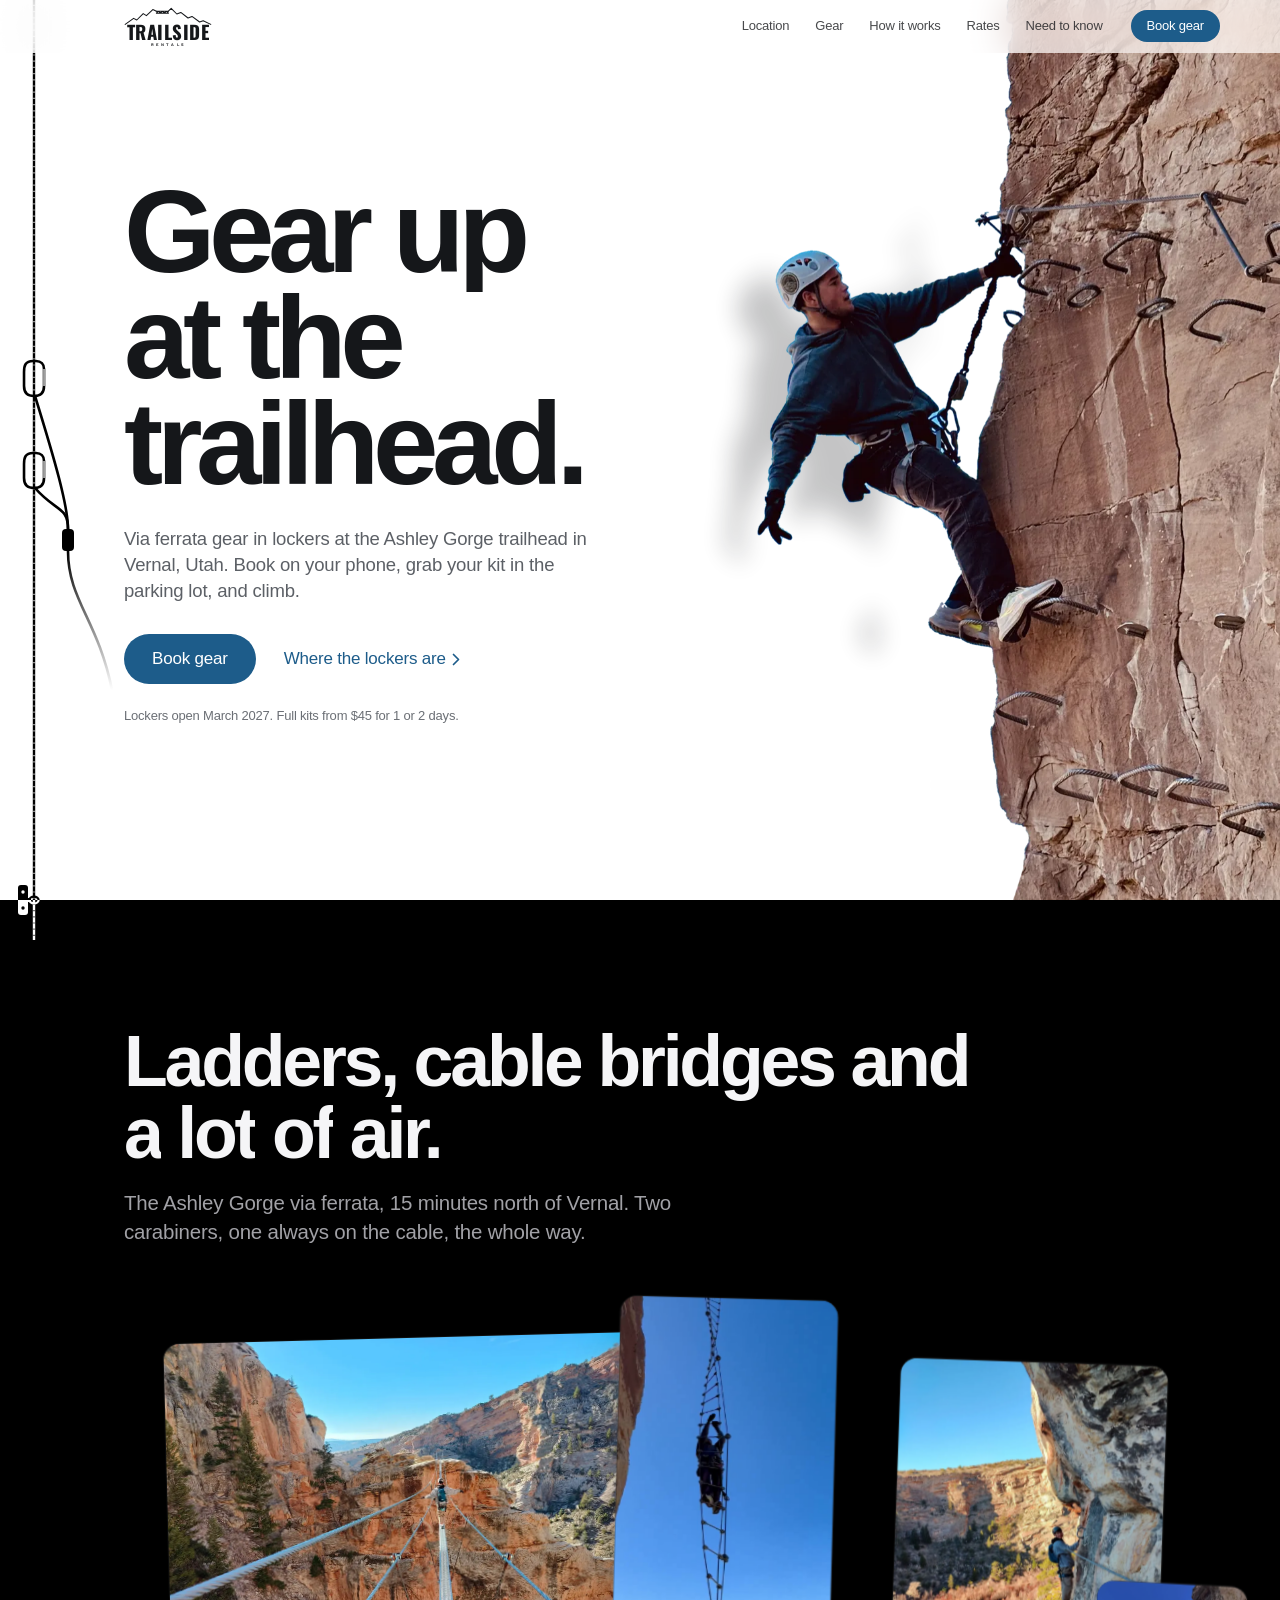
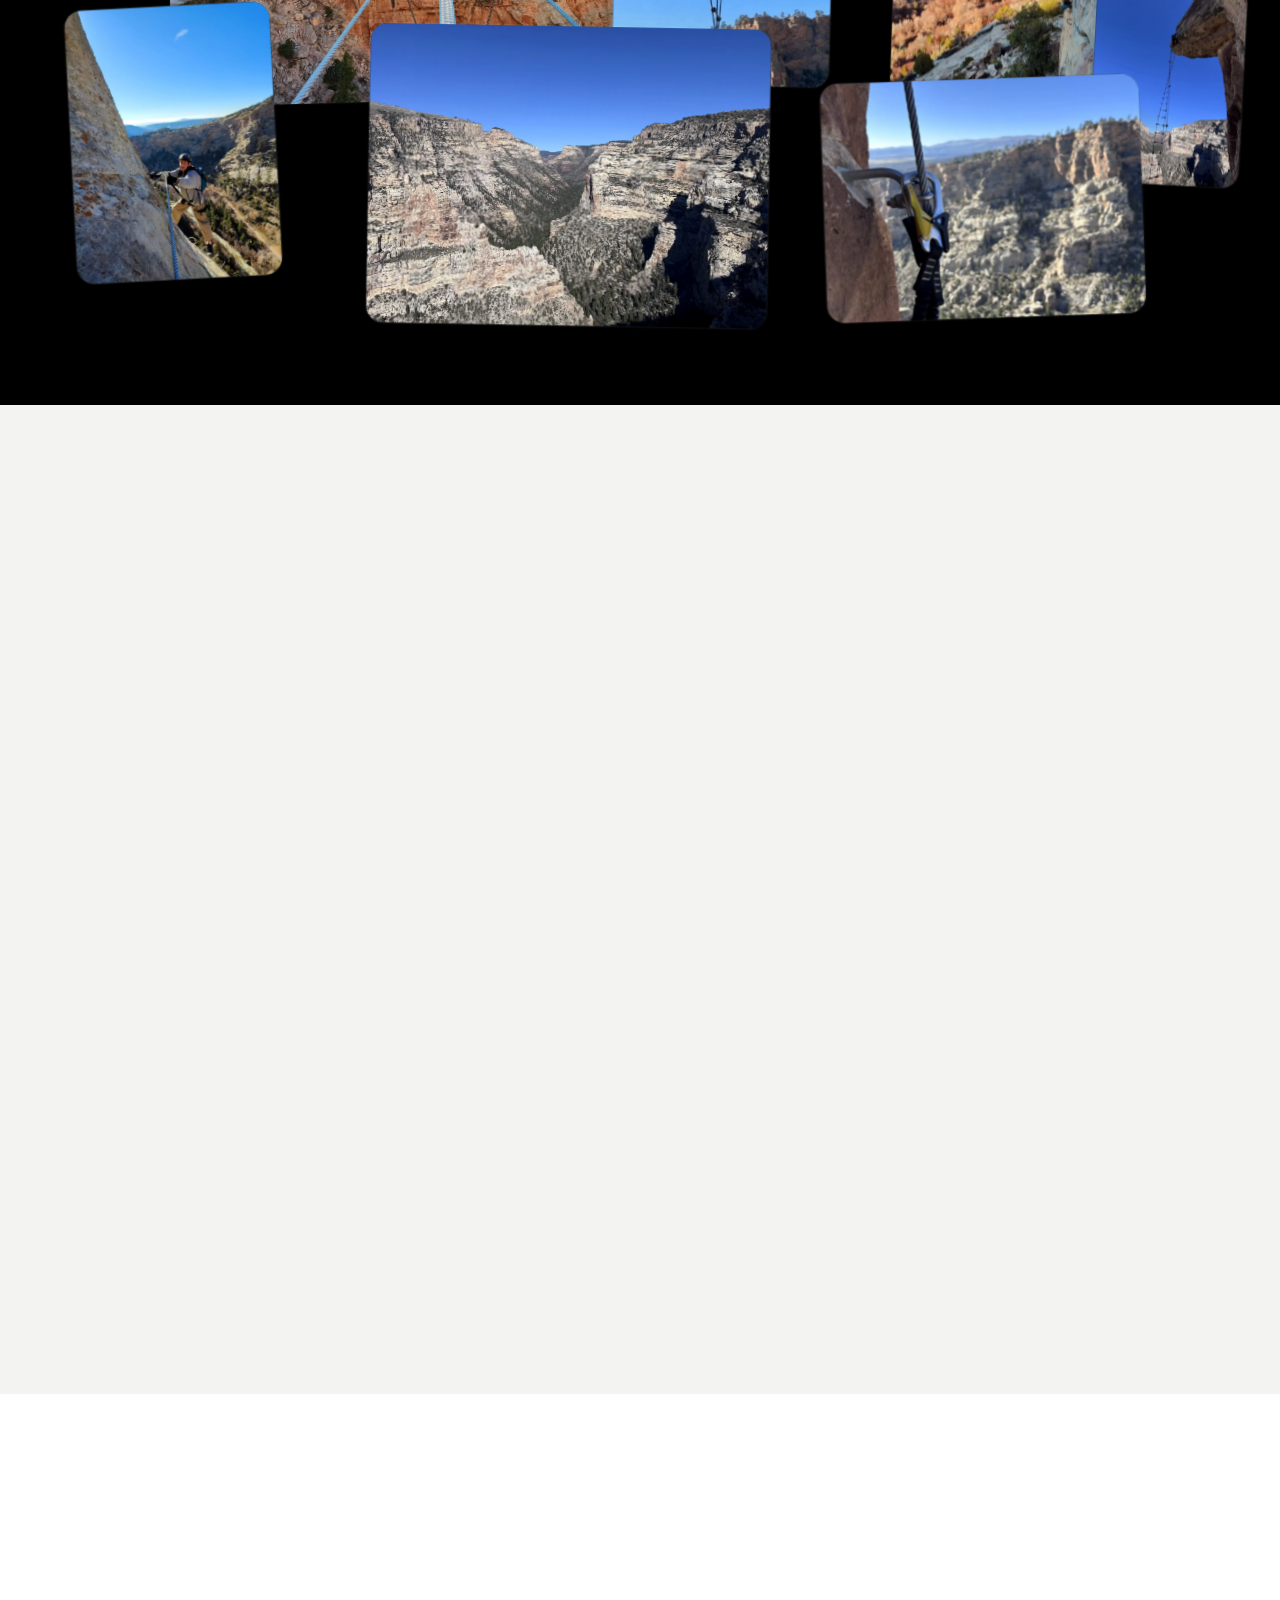
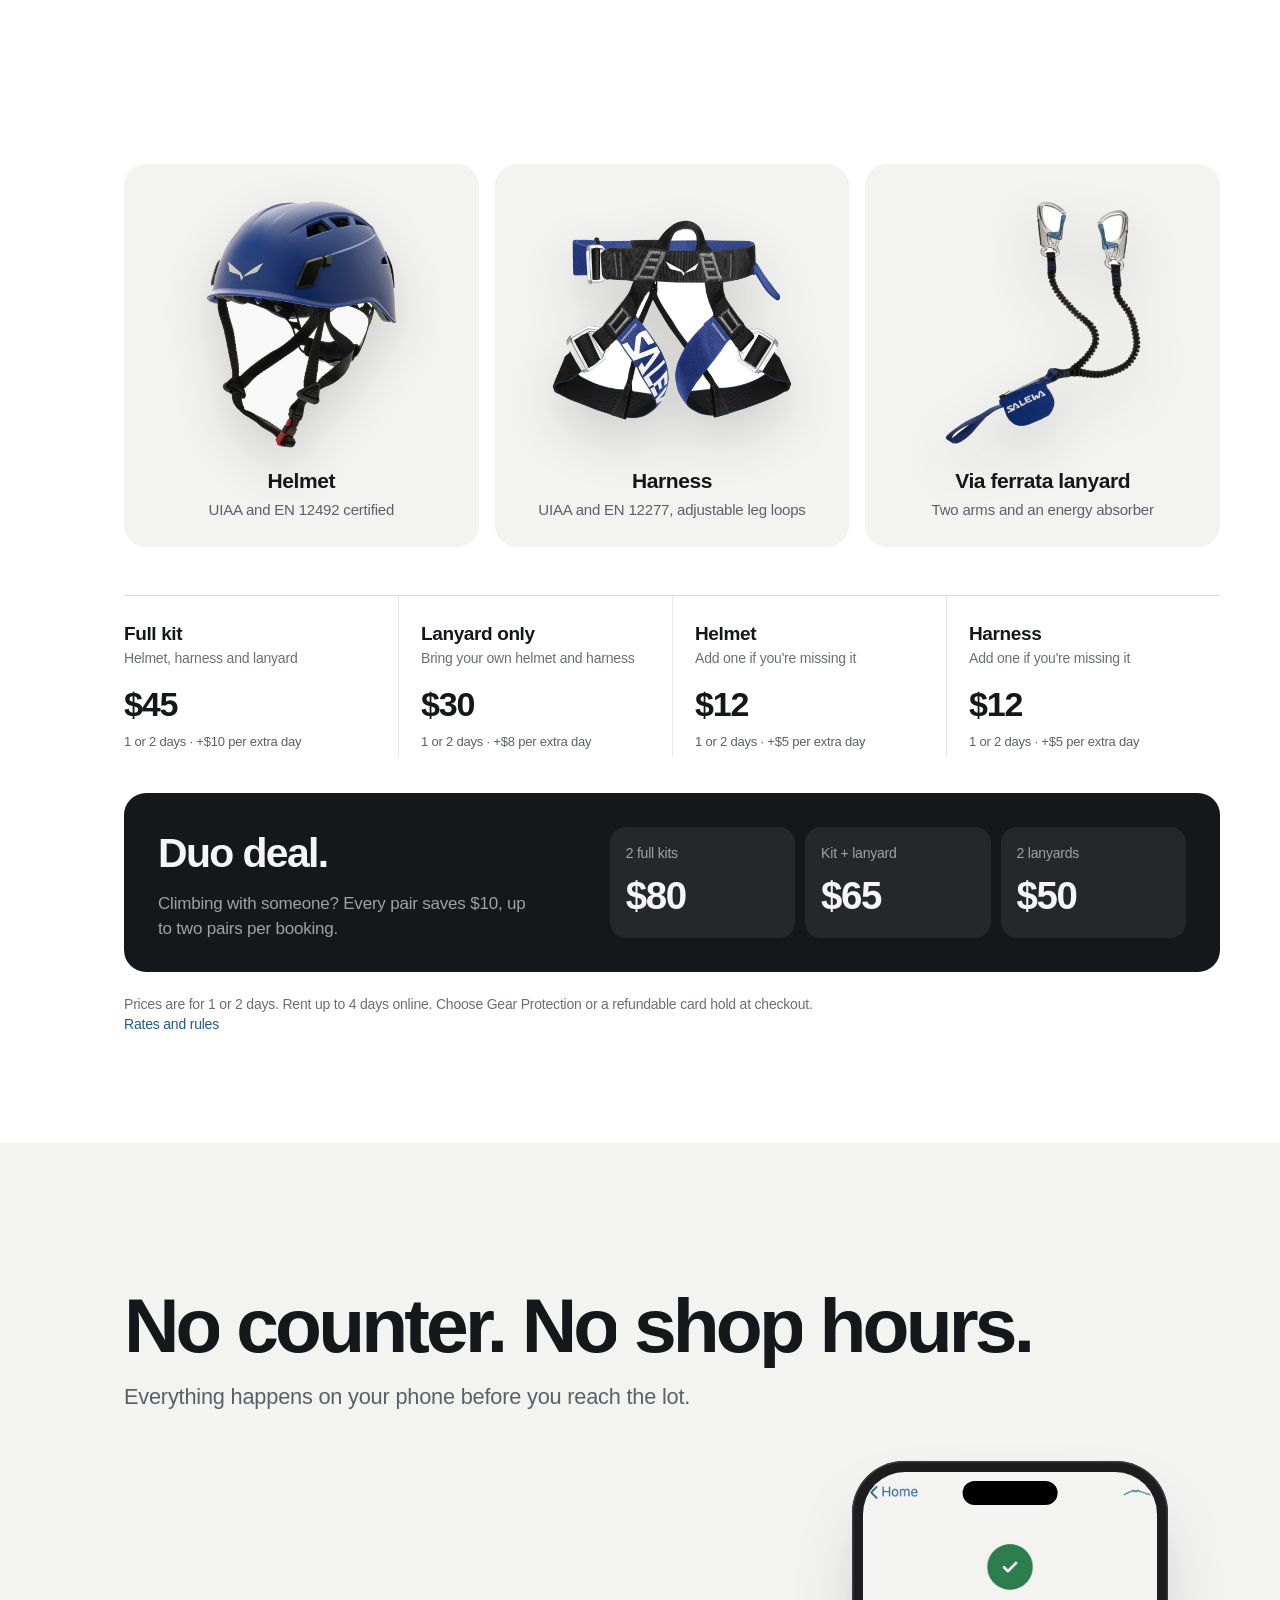
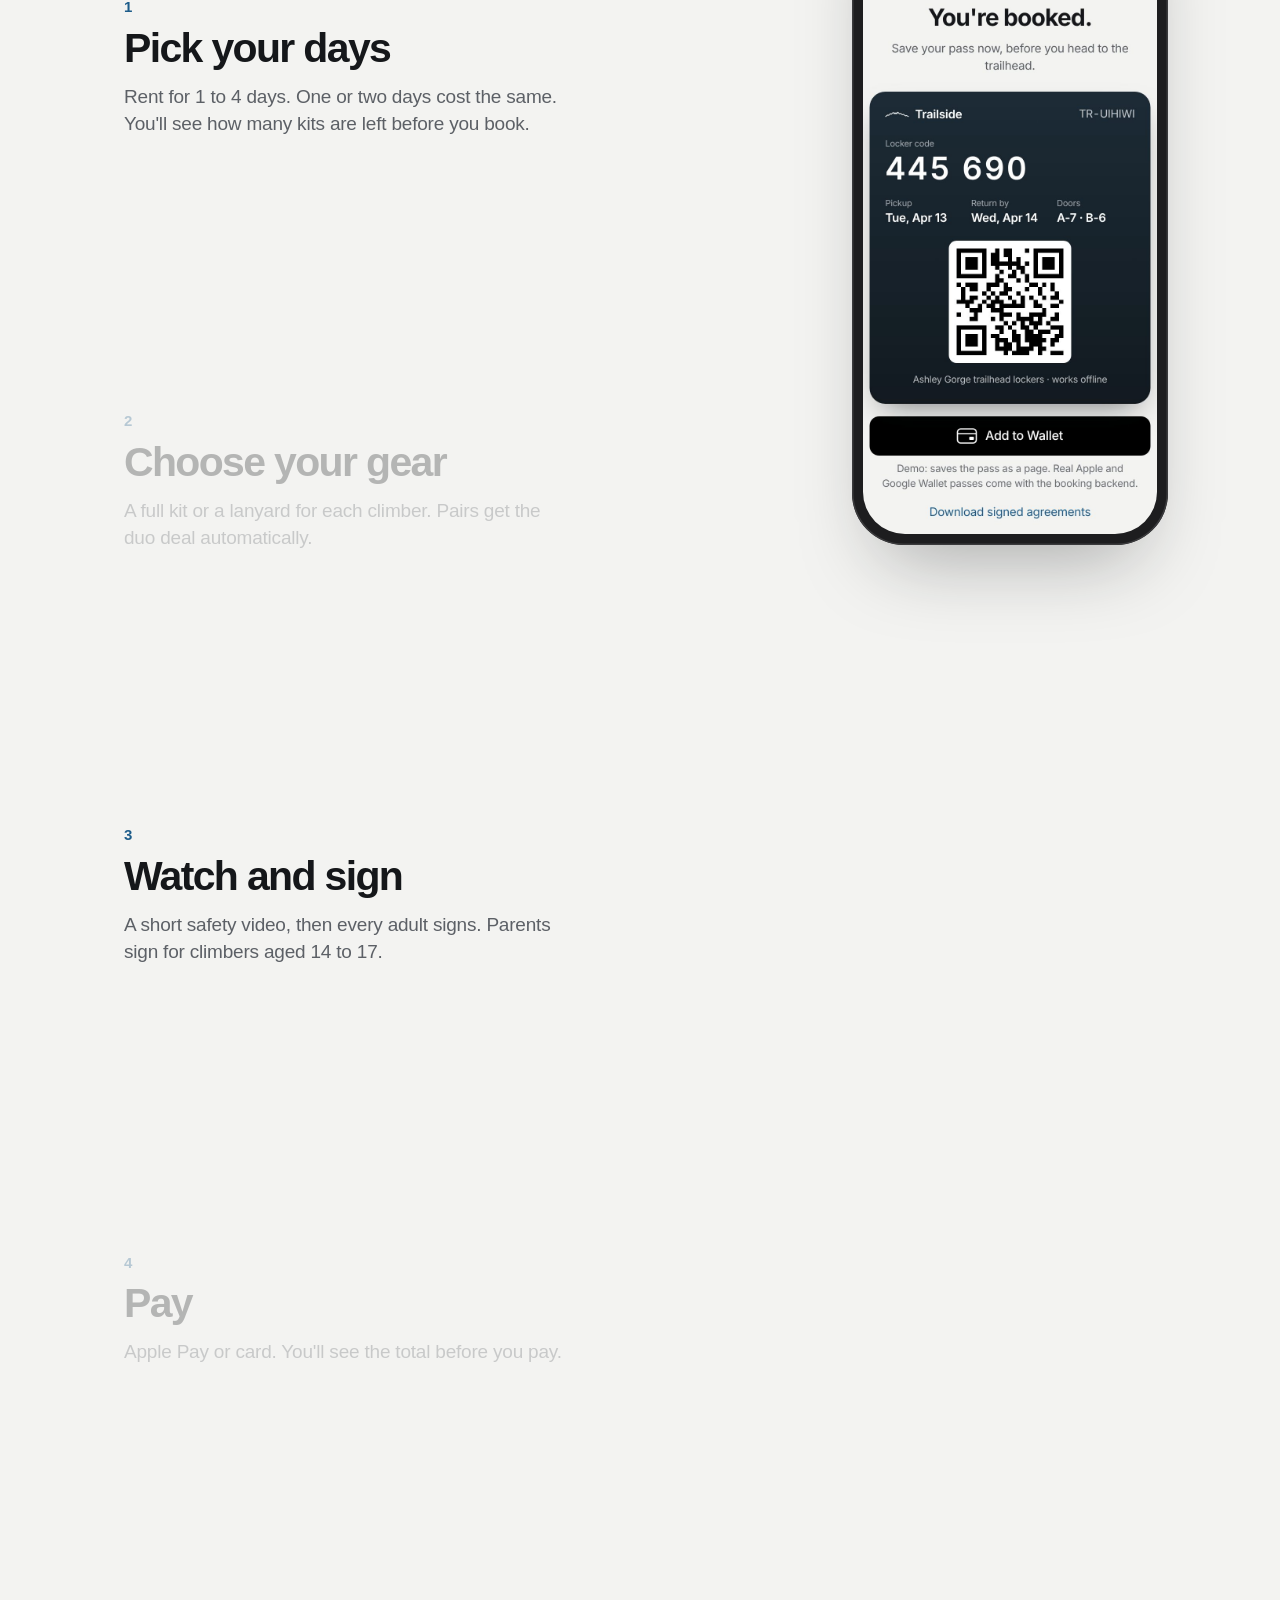
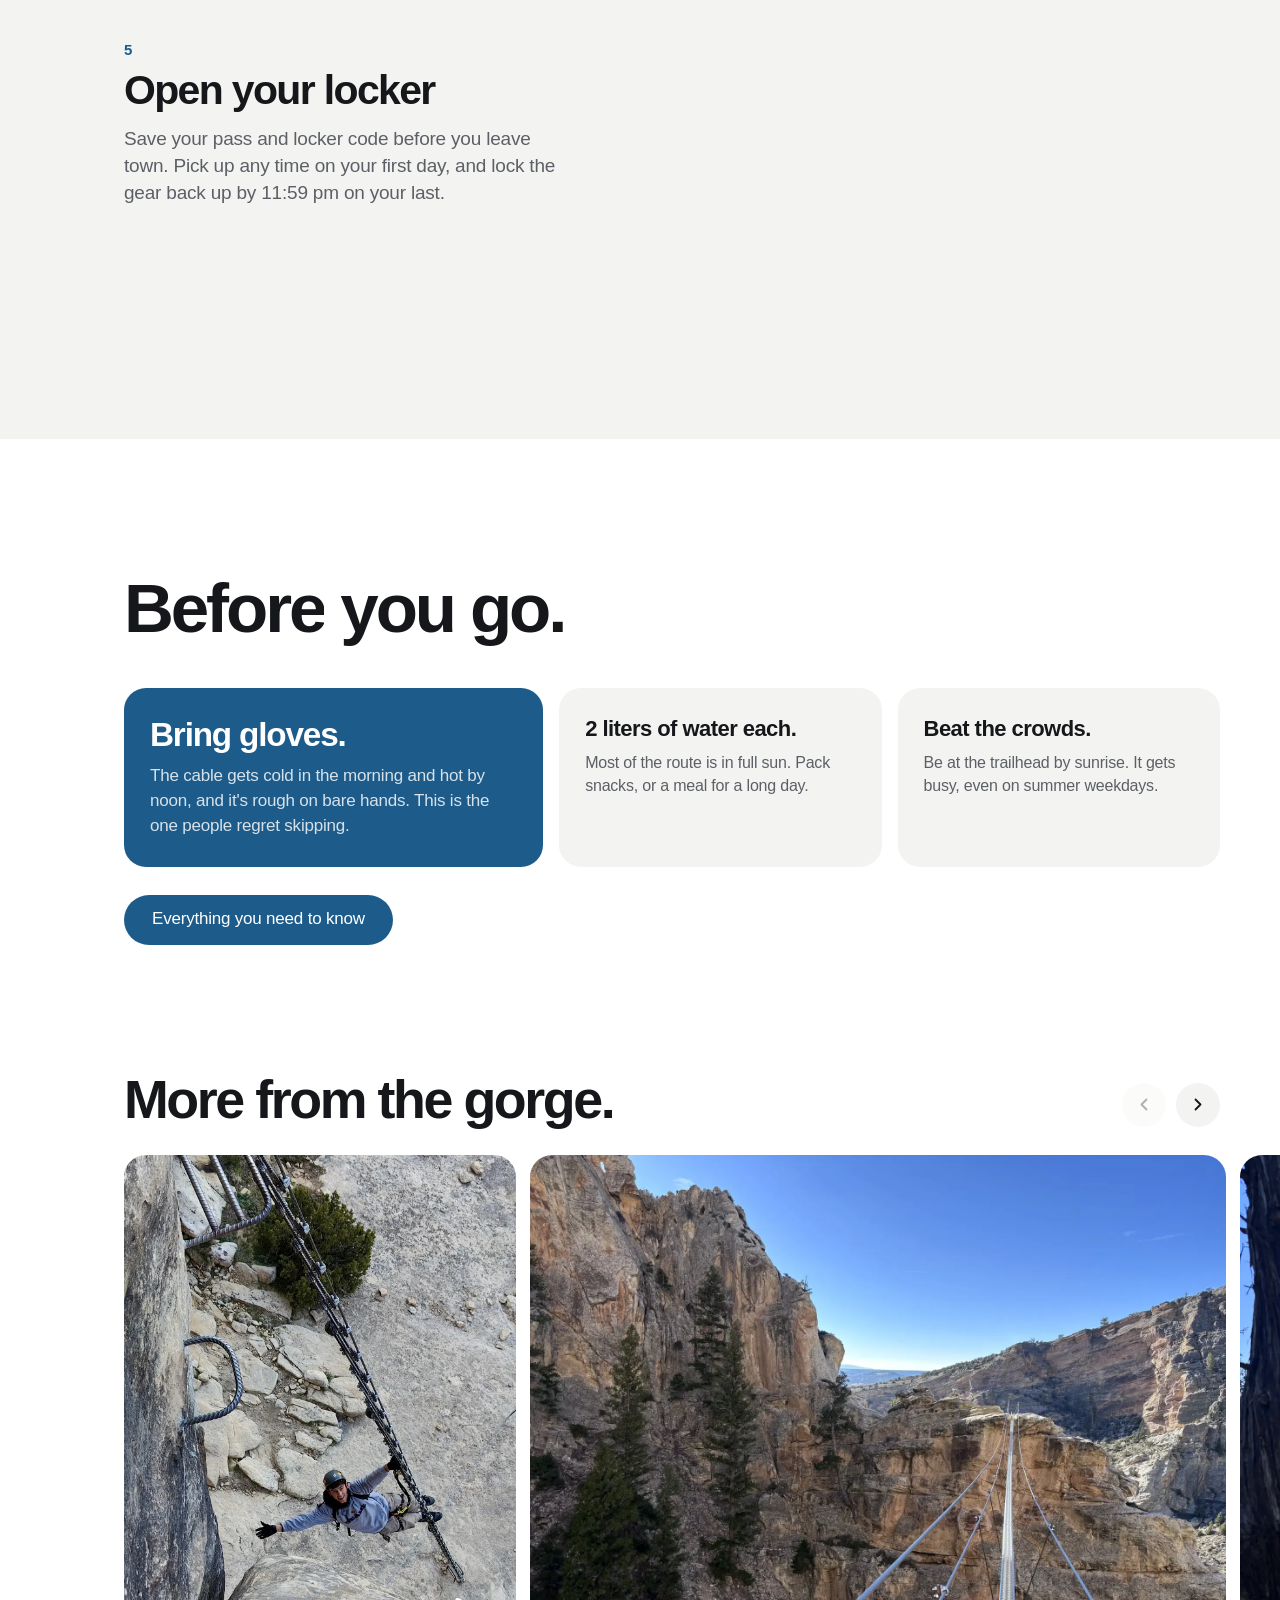
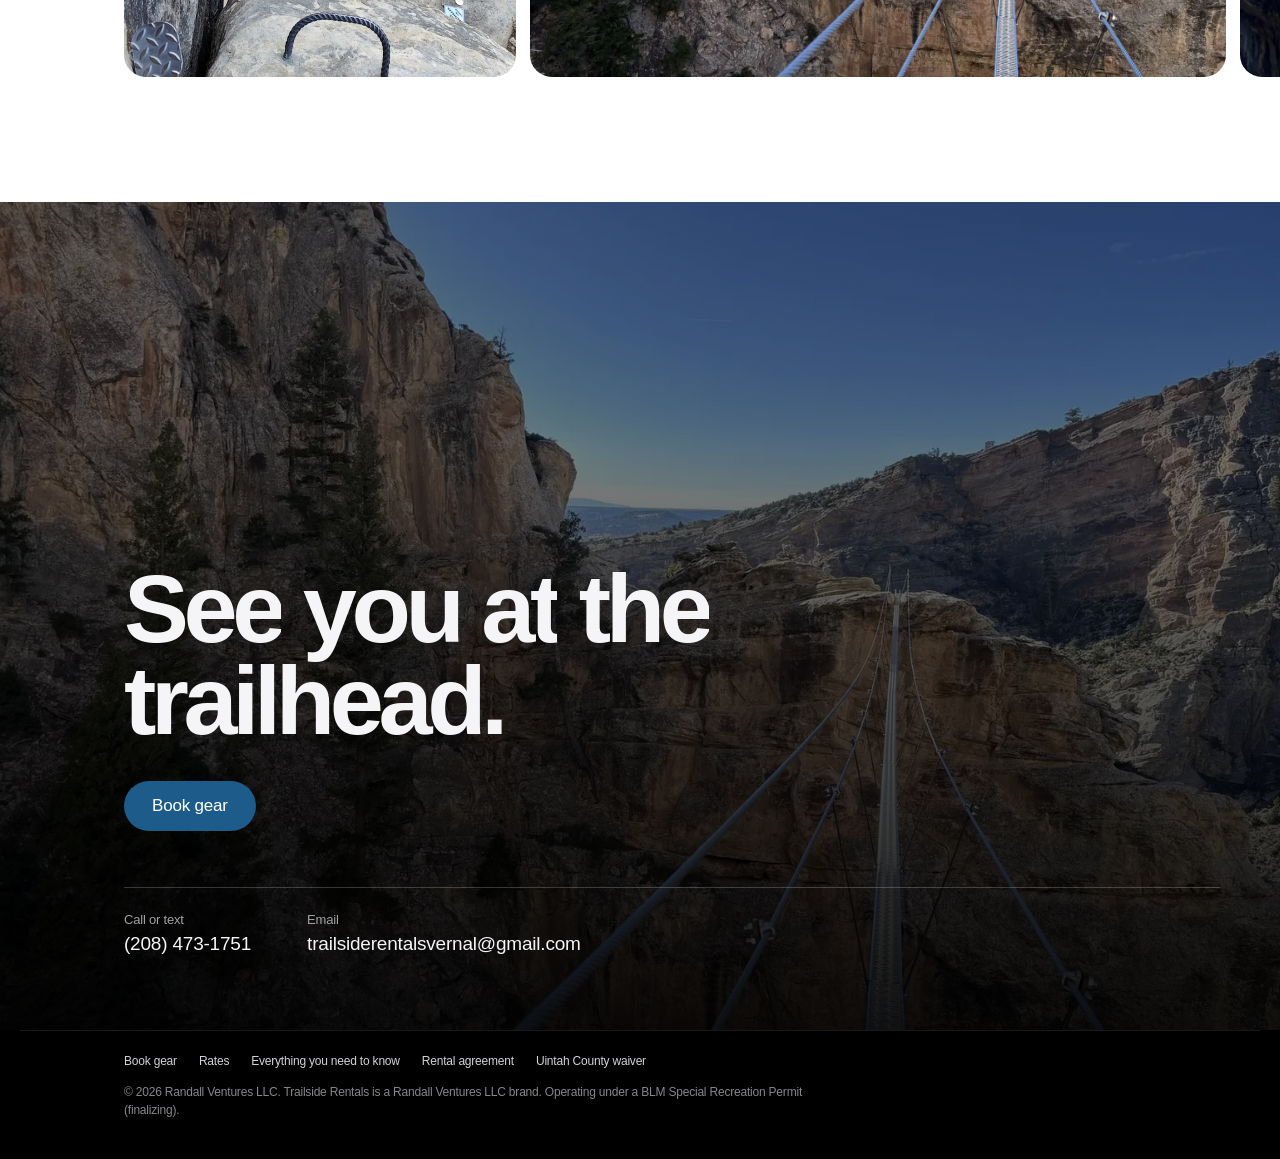
==== commit 424a14f2: "New homepage order without pinned scrolling, info page, 1-4 day pricing with duo deal, booking upgra" ====
--- a/ridgeline-rentals-web/index.html
+++ b/ridgeline-rentals-web/index.html
@@ -27,11 +27,11 @@
         <svg viewBox="0 0 220 100" aria-hidden="true"><g fill="none" stroke="currentColor" stroke-width="2.6" stroke-linecap="round" stroke-linejoin="round"><path d="M3 46 L24 31 L32 35 L48 19 L56 24 L72 9 L81 13"/><path d="M81 13 H111 M81 18 H111 M81 18 L86 13 L91 18 L96 13 L101 18 L106 13 L111 18"/><path d="M111 13 L118 6 L132 20 L142 16 L160 30 L170 26 L189 40 L198 37 L217 46"/></g><text x="110" y="86" text-anchor="middle" font-family="Oswald, Arial Narrow, sans-serif" font-weight="700" font-size="47" letter-spacing="1.2" fill="currentColor">TRAILSIDE</text><text x="111" y="99" text-anchor="middle" font-family="Work Sans, sans-serif" font-weight="600" font-size="10" letter-spacing="5.4" fill="currentColor">RENTALS</text></svg>
       </a>
       <nav class="h-links" aria-label="Main">
-        <a href="#route">The route</a>
+        <a href="#location">Location</a>
         <a href="#gear">Gear</a>
         <a href="#how-it-works">How it works</a>
         <a href="rates.html">Rates</a>
-        <a href="#location">Location</a>
+        <a href="info.html">Need to know</a>
       </nav>
       <div class="h-nav__end">
         <a class="a-btn h-nav__book" href="book.html">Book gear</a>
@@ -39,11 +39,11 @@
       </div>
     </div>
     <div class="h-menu" id="h-menu" hidden>
-      <a href="#route">The route</a>
+      <a href="#location">Location</a>
       <a href="#gear">Gear</a>
       <a href="#how-it-works">How it works</a>
       <a href="rates.html">Rates</a>
-      <a href="#location">Location</a>
+      <a href="info.html">Everything you need to know</a>
       <a href="agreement.html">Rental agreement</a>
     </div>
   </header>
@@ -79,139 +79,36 @@
       </div>
       <div class="wrap cover__copy">
         <h1 class="cover__title" id="cover-title">
-          <span class="line"><span>Clip in</span></span>
+          <span class="line"><span>Gear up</span></span>
           <span class="line"><span>at the</span></span>
           <span class="line"><span>trailhead.</span></span>
         </h1>
         <p class="cover__lede">Via ferrata gear in lockers at the Ashley Gorge trailhead in Vernal, Utah. Book on your phone, grab your kit in the parking lot, and climb.</p>
         <div class="cover__bottom">
-        <div class="cover__cta">
-          <a class="a-btn" href="book.html">Book gear</a>
-          <a class="h-link" href="#route">See the route <svg viewBox="0 0 8 13" aria-hidden="true"><path d="m1.5 1.5 5 5-5 5" fill="none" stroke="currentColor" stroke-width="1.7" stroke-linecap="round" stroke-linejoin="round"/></svg></a>
-        </div>
-        <p class="cover__note">Lockers open March 2027. Full kits from <span data-price="kit:1"></span> a day.</p>
-        </div>
-      </div>
-      <div class="cover__scroll" aria-hidden="true"><span></span></div>
-    </section>
-
-    <!-- ============ intro ============ -->
-    <section class="intro" id="route" data-pitch data-tone="dark" aria-labelledby="intro-title">
-      <div class="wrap">
-        <h2 class="intro__title" id="intro-title" data-split>Steel cable, iron rungs and a lot of air.</h2>
-        <p class="intro__body" data-rise>A via ferrata is a climbing route with a steel cable bolted to the rock. You wear a harness with two carabiners and keep at least one on the cable the whole way. You don't need rope skills, just the right gear and a good head for heights.</p>
-        <dl class="intro__facts" data-rise>
-          <div><dt>Climber weight</dt><dd>90–265 lb</dd></div>
-          <div><dt>Time on the route</dt><dd>2–8 hrs</dd></div>
-          <div><dt>Minimum age</dt><dd>14, with a parent</dd></div>
-        </dl>
-      </div>
-    </section>
-
-    <!-- ============ 3D route walk ============ -->
-    <section class="walk" data-pitch data-tone="dark" aria-label="A walk along the route">
-      <div class="walk__stage">
-        <div class="walk__world" id="walk-world">
-          <p class="walk__word" data-z="-200">Start in the parking lot.</p>
-          <img class="walk__photo" data-z="-900"  data-x="-1" src="assets/route/approach-sun.webp" alt="Morning sun over the approach trail above the gorge" loading="lazy" />
-          <img class="walk__photo" data-z="-1500" data-x="1"  src="assets/route/traverse-canyon.webp" alt="A climber on the cable, traversing a sandstone wall high above the canyon" loading="lazy" />
-          <p class="walk__word" data-z="-2200">Traverse the wall.</p>
-          <img class="walk__photo" data-z="-2900" data-x="-1" src="assets/route/traverse-overhang.webp" alt="A climber moving under an overhang on the traverse" loading="lazy" />
-          <img class="walk__photo" data-z="-3500" data-x="1"  src="assets/route/climber-up.webp" alt="A climber looking up from a narrow ledge, clipped to the cable" loading="lazy" />
-          <p class="walk__word" data-z="-4200">Cross the bridges.</p>
-          <img class="walk__photo" data-z="-4900" data-x="-1" src="assets/route/bridge-long.webp" alt="Looking down a long cable bridge stretched across the gorge" loading="lazy" />
-          <img class="walk__photo" data-z="-5500" data-x="1"  src="assets/route/bridge-red.webp" alt="A suspension bridge strung between red rock walls" loading="lazy" />
-          <p class="walk__word" data-z="-6200">Climb the ladder.</p>
-          <img class="walk__photo" data-z="-6900" data-x="-1" src="assets/route/ladder-sky.webp" alt="A climber silhouetted on a hanging ladder against blue sky" loading="lazy" />
-          <img class="walk__photo" data-z="-7500" data-x="1"  src="assets/route/ladder-roof.webp" alt="A hanging ladder dropping from a rock roof" loading="lazy" />
-          <p class="walk__word" data-z="-8200">Top out over the gorge.</p>
-          <img class="walk__photo walk__photo--end" data-z="-9200" data-x="0" src="assets/route/summit-view.webp" alt="The view over Ashley Gorge from the top of the route" loading="lazy" />
-        </div>
-        <div class="walk__progress" aria-hidden="true"><i id="walk-bar"></i></div>
-      </div>
-    </section>
-
-    <!-- ============ ladder clip ============ -->
-    <section class="clip" data-pitch data-tone="dark" aria-labelledby="clip-title">
-      <div class="clip__stage">
-        <h2 class="clip__title" id="clip-title"><span class="clip__l">Two carabiners.</span><span class="clip__r">One always on.</span></h2>
-        <div class="clip__frame" id="clip-frame">
-          <video id="clip-video" muted playsinline loop preload="metadata" poster="assets/route/ladder-poster.jpg" aria-label="A climber going up a hanging ladder on the route">
-            <source src="assets/route/ladder.mp4" type="video/mp4" />
-          </video>
-        </div>
-        <p class="clip__cap" id="clip-cap">Clip the next section before you unclip the last. Every lanyard in the locker has two arms so you're never off the cable.</p>
-      </div>
-    </section>
-
-    <!-- ============ the kit ============ -->
-    <section class="kit" id="gear" data-pitch data-tone="gray" aria-labelledby="kit-title">
-      <div class="kit__pin">
-      <div class="kit__stage">
-        <div class="wrap kit__head">
-          <h2 class="kit__title" id="kit-title">One kit. Everything you clip in with.</h2>
-          <p class="kit__sub">Certified gear, inspected between every rental.</p>
-        </div>
-        <div class="kit__space" id="kit-space">
-          <figure class="kit__part" data-part="helmet"><img src="assets/gear/helmet.png" alt="Blue climbing helmet" loading="lazy" />
-            <figcaption><b>Helmet</b><span>UIAA and EN 12492 certified</span></figcaption></figure>
-          <figure class="kit__part" data-part="harness"><img src="assets/gear/harness.png" alt="Climbing harness with adjustable leg loops" loading="lazy" />
-            <figcaption><b>Harness</b><span>UIAA and EN 12277, adjustable leg loops</span></figcaption></figure>
-          <figure class="kit__part" data-part="lanyard"><img src="assets/gear/lanyard.png" alt="Via ferrata lanyard with two carabiners and an energy absorber" loading="lazy" />
-            <figcaption><b>Via ferrata lanyard</b><span>Two arms and an energy absorber</span></figcaption></figure>
-        </div>
-      </div>
-      </div>
-      <div class="wrap">
-        <div class="prices" data-rise>
-          <div class="price"><b>Full kit</b><span>Helmet, harness and lanyard</span><p><em data-price="kit:1"></em> 1 day</p><p><em data-price="kit:2"></em> 2 days</p></div>
-          <div class="price"><b>Lanyard only</b><span>Bring your own helmet and harness</span><p><em data-price="lanyard:1"></em> 1 day</p><p><em data-price="lanyard:2"></em> 2 days</p></div>
-          <div class="price"><b>Helmet</b><span>Add one if you're missing it</span><p><em data-price="helmet:1"></em> 1 day</p><p><em data-price="helmet:2"></em> 2 days</p></div>
-          <div class="price"><b>Harness</b><span>Add one if you're missing it</span><p><em data-price="harness:1"></em> 1 day</p><p><em data-price="harness:2"></em> 2 days</p></div>
-        </div>
-        <p class="kit__foot">One kit or lanyard per climber. Add Gear Protection at checkout, or we place a refundable card hold. <a href="rates.html">Rates and rules</a></p>
-      </div>
-    </section>
-
-    <!-- ============ how it works ============ -->
-    <section class="how" id="how-it-works" data-pitch data-tone="light" aria-labelledby="how-title">
-      <div class="wrap">
-        <h2 class="how__title" id="how-title" data-split>No counter. No shop hours.</h2>
-        <p class="how__sub" data-rise>Everything happens on your phone before you reach the lot.</p>
-        <div class="how__grid">
-          <ol class="how__steps">
-            <li class="how__step" data-shot="0"><img class="how__inline" src="design/booking-apple/4-calendar.jpg" alt="" loading="lazy" /><h3>Pick your day</h3><p>One day (24 hours) or two (48 hours). You'll see how many kits are left before you book.</p></li>
-            <li class="how__step" data-shot="1"><img class="how__inline" src="design/booking-apple/5-gear.jpg" alt="" loading="lazy" /><h3>Choose your gear</h3><p>A full kit or a lanyard for each climber, plus any helmets or harnesses you're missing.</p></li>
-            <li class="how__step" data-shot="2"><img class="how__inline" src="design/booking-apple/6-agreement.jpg" alt="" loading="lazy" /><h3>Watch and sign</h3><p>A short safety video, then every adult signs. Parents sign for climbers aged 14 to 17.</p></li>
-            <li class="how__step" data-shot="3"><img class="how__inline" src="design/booking-apple/7-checkout.jpg" alt="" loading="lazy" /><h3>Pay</h3><p>Apple Pay or card. You'll see the total before you pay.</p></li>
-            <li class="how__step" data-shot="4"><img class="how__inline" src="design/booking-apple/8-pass.jpg" alt="" loading="lazy" /><h3>Open your locker</h3><p>Save your pass with your locker code. There's no signal at the gorge. Lock the gear back up when you're done.</p></li>
-          </ol>
-          <div class="how__phone" aria-hidden="true">
-            <div class="phone">
-              <img class="phone__shot is-on" src="design/booking-apple/4-calendar.jpg" alt="" />
-              <img class="phone__shot" src="design/booking-apple/5-gear.jpg" alt="" loading="lazy" />
-              <img class="phone__shot" src="design/booking-apple/6-agreement.jpg" alt="" loading="lazy" />
-              <img class="phone__shot" src="design/booking-apple/7-checkout.jpg" alt="" loading="lazy" />
-              <img class="phone__shot" src="design/booking-apple/8-pass.jpg" alt="" loading="lazy" />
-            </div>
-          </div>
-        </div>
-      </div>
-    </section>
-
-    <!-- ============ photo strip ============ -->
-    <section class="strip" data-pitch data-tone="light" aria-labelledby="strip-title">
-      <div class="strip__stage">
-        <h2 class="strip__title wrap" id="strip-title">From the gorge.</h2>
-        <div class="strip__track" id="strip-track">
-          <figure><img src="assets/route/climber-chain.webp" alt="A climber reaching for an iron rung on a slab" loading="lazy" /></figure>
-          <figure class="w"><img src="assets/route/biner-cable.webp" alt="A carabiner clipped to the steel cable above the canyon" loading="lazy" /></figure>
-          <figure><img src="assets/route/pillar.webp" alt="A cable running up a sandstone pillar" loading="lazy" /></figure>
-          <figure class="w"><img src="assets/route/bridge-wide.webp" alt="A suspension bridge crossing the gorge between pine trees" loading="lazy" /></figure>
-          <figure><img src="assets/route/biner-close.webp" alt="Close-up of a carabiner on the cable" loading="lazy" /></figure>
-          <figure><img src="assets/route/climber-helmet.webp" alt="A climber in a helmet pulling up between juniper trees" loading="lazy" /></figure>
-          <figure class="w"><img src="assets/route/view-sun.webp" alt="Late sun over the Uinta Basin from the rim" loading="lazy" /></figure>
-          <figure><img src="assets/route/cable-edge.webp" alt="The cable running along a rock edge with the canyon below" loading="lazy" /></figure>
+          <div class="cover__cta">
+            <a class="a-btn" href="book.html">Book gear</a>
+            <a class="h-link" href="#location">Where the lockers are <svg viewBox="0 0 8 13" aria-hidden="true"><path d="m1.5 1.5 5 5-5 5" fill="none" stroke="currentColor" stroke-width="1.7" stroke-linecap="round" stroke-linejoin="round"/></svg></a>
+          </div>
+          <p class="cover__note">Lockers open March 2027. Full kits from <span data-price="kit:1"></span> for 1 or 2 days.</p>
+        </div>
+      </div>
+    </section>
+
+    <!-- ============ collage ============ -->
+    <section class="collage" data-pitch data-tone="dark" aria-labelledby="collage-title">
+      <div class="wrap collage__head">
+        <h2 class="collage__title" id="collage-title" data-split>Ladders, cable bridges and a lot of air.</h2>
+        <p class="collage__sub" data-rise>The Ashley Gorge via ferrata, 15 minutes north of Vernal. Two carabiners, one always on the cable, the whole way.</p>
+      </div>
+      <div class="collage__stage" id="collage">
+        <div class="collage__world" id="collage-world">
+          <figure class="tile" style="--x:4%;--y:6%;--w:44%;--z:0;--r:-1.5deg;--mx:30%;--my:5%;--mw:66%;--mz:0;--mr:1deg"><img src="assets/route/bridge-red.webp" alt="A suspension bridge strung between red rock walls" loading="lazy" /></figure>
+          <figure class="tile tile--video" style="--x:45%;--y:0%;--w:19%;--z:70;--r:1.5deg;--mx:3%;--my:0%;--mw:42%;--mz:80;--mr:-2deg"><video id="clip-video" muted playsinline loop preload="metadata" poster="assets/route/ladder-poster.jpg" aria-label="A climber going up a hanging ladder on the route"><source src="assets/route/ladder.mp4" type="video/mp4" /></video></figure>
+          <figure class="tile" style="--x:70%;--y:10%;--w:24%;--z:25;--r:2deg;--mx:52%;--my:33%;--mw:45%;--mz:40;--mr:2.5deg"><img src="assets/route/traverse-canyon.webp" alt="A climber on the cable, traversing a sandstone wall high above the canyon" loading="lazy" /></figure>
+          <figure class="tile" style="--x:24%;--y:50%;--w:34%;--z:110;--r:1deg;--mx:0%;--my:54%;--mw:60%;--mz:110;--mr:-1.5deg"><img src="assets/route/summit-view.webp" alt="The view over Ashley Gorge from the top of the route" loading="lazy" /></figure>
+          <figure class="tile" style="--x:0%;--y:46%;--w:17%;--z:150;--r:-3deg;--mx:-99%;--my:0;--mw:0;--mz:0;--mr:0"><img src="assets/route/climber-up.webp" alt="A climber looking up from a narrow ledge, clipped to the cable" loading="lazy" /></figure>
+          <figure class="tile" style="--x:62%;--y:56%;--w:26%;--z:170;--r:-2deg;--mx:44%;--my:70%;--mw:54%;--mz:150;--mr:2deg"><img src="assets/route/biner-cable.webp" alt="A carabiner clipped to the steel cable above the canyon" loading="lazy" /></figure>
+          <figure class="tile" style="--x:86%;--y:44%;--w:13%;--z:90;--r:3deg;--mx:-99%;--my:0;--mw:0;--mz:0;--mr:0"><img src="assets/route/ladder-roof.webp" alt="A hanging ladder dropping from a rock roof" loading="lazy" /></figure>
         </div>
       </div>
     </section>
@@ -232,28 +129,100 @@
           <div class="loc__info" data-rise>
             <div class="g">
               <div class="cell"><span class="lbl"><small>Trailhead</small><b>7810 N Ashley Springs Rd<br>Vernal, UT 84078</b></span></div>
-              <div class="cell"><span class="lbl"><small>Lockers</small><b>Trailhead parking lot</b></span></div>
-              <div class="cell"><span class="lbl"><small>Cell service</small><b>None at the trailhead</b></span></div>
+              <div class="cell"><span class="lbl"><small>Lockers</small><b>Trailhead parking lot, open 24/7</b></span></div>
+              <div class="cell"><span class="lbl"><small>Cell service</small><b>Verizon and T-Mobile work. AT&amp;T is spotty.</b></span></div>
             </div>
-            <p class="g-foot">Save directions and your pass before you leave town.</p>
+            <p class="g-foot">Have your locker code and QR pass ready before you leave town.</p>
             <a class="a-btn loc__btn" href="https://www.google.com/maps/dir/?api=1&amp;destination=40.5689978,-109.6150586" target="_blank" rel="noopener">Get directions</a>
           </div>
         </div>
       </div>
     </section>
 
-    <!-- ============ before you go ============ -->
-    <section class="know" id="before-you-go" data-pitch data-tone="light" aria-labelledby="know-title">
-      <div class="wrap">
-        <h2 class="know__title" id="know-title" data-split>Before you go.</h2>
-        <div class="know__grid">
-          <div data-rise><h3>There's no cell service at the gorge.</h3><p>Save your pass and locker code before you leave Vernal.</p></div>
-          <div data-rise><h3>Sign the county waiver too.</h3><p>Uintah County requires its own waiver for every climber. <a href="https://www.ashleygorgeviaferrata.com/waiver" target="_blank" rel="noopener">Sign it here</a>.</p></div>
-          <div data-rise><h3>Bring 2 liters of water each.</h3><p>Most of the route is in full sun and there's no water at the trailhead.</p></div>
-          <div data-rise><h3>Wear real shoes.</h3><p>Hiking or approach shoes with good grip. No sandals.</p></div>
-          <div data-rise><h3>Start early.</h3><p>Summer afternoons get hot and storms build fast. Lightning and steel cables don't mix.</p></div>
-          <div data-rise><h3>Pack gloves and snacks.</h3><p>Cables get hot and rough on your hands, and there's nowhere to buy food nearby.</p></div>
-        </div>
+    <!-- ============ the kit ============ -->
+    <section class="kit" id="gear" data-pitch data-tone="light" aria-labelledby="kit-title">
+      <div class="wrap">
+        <h2 class="kit__title" id="kit-title" data-split>One kit. Everything you clip in with.</h2>
+        <p class="kit__sub" data-rise>Certified gear, inspected between every rental.</p>
+        <div class="parts">
+          <figure class="part" data-rise><div class="part__img"><img src="assets/gear/helmet.png" alt="Blue climbing helmet" loading="lazy" /></div><figcaption><b>Helmet</b><span>UIAA and EN 12492 certified</span></figcaption></figure>
+          <figure class="part" data-rise><div class="part__img"><img src="assets/gear/harness.png" alt="Climbing harness with adjustable leg loops" loading="lazy" /></div><figcaption><b>Harness</b><span>UIAA and EN 12277, adjustable leg loops</span></figcaption></figure>
+          <figure class="part" data-rise><div class="part__img"><img src="assets/gear/lanyard.png" alt="Via ferrata lanyard with two carabiners and an energy absorber" loading="lazy" /></div><figcaption><b>Via ferrata lanyard</b><span>Two arms and an energy absorber</span></figcaption></figure>
+        </div>
+        <div class="prices" data-rise>
+          <div class="price"><b>Full kit</b><span>Helmet, harness and lanyard</span><p><em data-price="kit:1"></em></p><small>1 or 2 days · +<i data-extra="kit"></i> per extra day</small></div>
+          <div class="price"><b>Lanyard only</b><span>Bring your own helmet and harness</span><p><em data-price="lanyard:1"></em></p><small>1 or 2 days · +<i data-extra="lanyard"></i> per extra day</small></div>
+          <div class="price"><b>Helmet</b><span>Add one if you're missing it</span><p><em data-price="helmet:1"></em></p><small>1 or 2 days · +<i data-extra="helmet"></i> per extra day</small></div>
+          <div class="price"><b>Harness</b><span>Add one if you're missing it</span><p><em data-price="harness:1"></em></p><small>1 or 2 days · +<i data-extra="harness"></i> per extra day</small></div>
+        </div>
+        <div class="duo" data-rise>
+          <div class="duo__lead"><h3>Duo deal.</h3><p>Climbing with someone? Every pair saves $10, up to two pairs per booking.</p></div>
+          <dl class="duo__deals">
+            <div><dt>2 full kits</dt><dd>$80</dd></div>
+            <div><dt>Kit + lanyard</dt><dd>$65</dd></div>
+            <div><dt>2 lanyards</dt><dd>$50</dd></div>
+          </dl>
+        </div>
+        <p class="kit__foot">Prices are for 1 or 2 days. Rent up to 4 days online. Choose Gear Protection or a refundable card hold at checkout. <a href="rates.html">Rates and rules</a></p>
+      </div>
+    </section>
+
+    <!-- ============ how it works ============ -->
+    <section class="how" id="how-it-works" data-pitch data-tone="gray" aria-labelledby="how-title">
+      <div class="wrap">
+        <h2 class="how__title" id="how-title" data-split>No counter. No shop hours.</h2>
+        <p class="how__sub" data-rise>Everything happens on your phone before you reach the lot.</p>
+        <div class="how__grid">
+          <ol class="how__steps">
+            <li class="how__step is-on" data-shot="0"><h3>Pick your days</h3><p>Rent for 1 to 4 days. One or two days cost the same. You'll see how many kits are left before you book.</p><img class="how__inline" src="assets/screens/1-dates.jpg" alt="" loading="lazy" /></li>
+            <li class="how__step" data-shot="1"><h3>Choose your gear</h3><p>A full kit or a lanyard for each climber. Pairs get the duo deal automatically.</p><img class="how__inline" src="assets/screens/2-gear.jpg" alt="" loading="lazy" /></li>
+            <li class="how__step" data-shot="2"><h3>Watch and sign</h3><p>A short safety video, then every adult signs. Parents sign for climbers aged 14 to 17.</p><img class="how__inline" src="assets/screens/3-sign.jpg" alt="" loading="lazy" /></li>
+            <li class="how__step" data-shot="3"><h3>Pay</h3><p>Apple Pay or card. You'll see the total before you pay.</p><img class="how__inline" src="assets/screens/4-review.jpg" alt="" loading="lazy" /></li>
+            <li class="how__step" data-shot="4"><h3>Open your locker</h3><p>Save your pass and locker code before you leave town. Pick up any time on your first day, and lock the gear back up by 11:59 pm on your last.</p><img class="how__inline" src="assets/screens/5-pass.jpg" alt="" loading="lazy" /></li>
+          </ol>
+          <div class="how__phone" aria-hidden="true">
+            <div class="phone">
+              <img class="phone__shot is-on" src="assets/screens/1-dates.jpg" alt="" />
+              <img class="phone__shot" src="assets/screens/2-gear.jpg" alt="" loading="lazy" />
+              <img class="phone__shot" src="assets/screens/3-sign.jpg" alt="" loading="lazy" />
+              <img class="phone__shot" src="assets/screens/4-review.jpg" alt="" loading="lazy" />
+              <img class="phone__shot" src="assets/screens/5-pass.jpg" alt="" loading="lazy" />
+            </div>
+          </div>
+        </div>
+      </div>
+    </section>
+
+    <!-- ============ need to know teaser ============ -->
+    <section class="tips" data-pitch data-tone="light" aria-labelledby="tips-title">
+      <div class="wrap">
+        <h2 class="tips__title" id="tips-title" data-split>Before you go.</h2>
+        <div class="tips__grid">
+          <div class="tip tip--lead" data-rise><h3>Bring gloves.</h3><p>The cable gets cold in the morning and hot by noon, and it's rough on bare hands. This is the one people regret skipping.</p></div>
+          <div class="tip" data-rise><h3>2 liters of water each.</h3><p>Most of the route is in full sun. Pack snacks, or a meal for a long day.</p></div>
+          <div class="tip" data-rise><h3>Beat the crowds.</h3><p>Be at the trailhead by sunrise. It gets busy, even on summer weekdays.</p></div>
+        </div>
+        <a class="a-btn tips__btn" href="info.html">Everything you need to know</a>
+      </div>
+    </section>
+
+    <!-- ============ more from the gorge ============ -->
+    <section class="gallery" data-pitch data-tone="light" aria-labelledby="gallery-title">
+      <div class="wrap gallery__head">
+        <h2 class="gallery__title" id="gallery-title">More from the gorge.</h2>
+        <div class="gallery__nav"><button type="button" data-gal="-1" aria-label="Previous photos"><svg viewBox="0 0 8 13" aria-hidden="true"><path d="m6.5 1.5-5 5 5 5" fill="none" stroke="currentColor" stroke-width="1.8" stroke-linecap="round" stroke-linejoin="round"/></svg></button><button type="button" data-gal="1" aria-label="Next photos"><svg viewBox="0 0 8 13" aria-hidden="true"><path d="m1.5 1.5 5 5-5 5" fill="none" stroke="currentColor" stroke-width="1.8" stroke-linecap="round" stroke-linejoin="round"/></svg></button></div>
+      </div>
+      <div class="gallery__track" id="gallery-track" tabindex="0" aria-label="Photos from the route, scroll sideways">
+        <figure><img src="assets/route/climber-chain.webp" alt="A climber reaching for an iron rung on a slab" loading="lazy" /></figure>
+        <figure class="w"><img src="assets/route/bridge-wide.webp" alt="A suspension bridge crossing the gorge between pine trees" loading="lazy" /></figure>
+        <figure><img src="assets/route/pillar.webp" alt="A cable running up a sandstone pillar" loading="lazy" /></figure>
+        <figure><img src="assets/route/traverse-overhang.webp" alt="A climber moving under an overhang on the traverse" loading="lazy" /></figure>
+        <figure class="w"><img src="assets/route/bridge-tree.webp" alt="A cable bridge with the gorge below" loading="lazy" /></figure>
+        <figure><img src="assets/route/biner-close.webp" alt="Close-up of a carabiner on the cable" loading="lazy" /></figure>
+        <figure><img src="assets/route/climber-helmet.webp" alt="A climber in a helmet pulling up between juniper trees" loading="lazy" /></figure>
+        <figure class="w"><img src="assets/route/view-sun.webp" alt="Late sun over the Uinta Basin from the rim" loading="lazy" /></figure>
+        <figure><img src="assets/route/ladder-sky.webp" alt="A climber silhouetted on a hanging ladder against blue sky" loading="lazy" /></figure>
+        <figure><img src="assets/route/cable-edge.webp" alt="The cable running along a rock edge with the canyon below" loading="lazy" /></figure>
       </div>
     </section>
 
@@ -274,7 +243,7 @@
   <footer class="h-foot">
     <div class="wrap h-foot__in">
       <nav aria-label="Footer">
-        <a href="book.html">Book gear</a><a href="rates.html">Rates</a><a href="agreement.html">Rental agreement</a><a href="#before-you-go">Before you go</a><a href="https://www.ashleygorgeviaferrata.com/waiver" target="_blank" rel="noopener">Uintah County waiver</a>
+        <a href="book.html">Book gear</a><a href="rates.html">Rates</a><a href="info.html">Everything you need to know</a><a href="agreement.html">Rental agreement</a><a href="https://www.ashleygorgeviaferrata.com/waiver" target="_blank" rel="noopener">Uintah County waiver</a>
       </nav>
       <p>© <span data-year>2026</span> Randall Ventures LLC. Trailside Rentals is a Randall Ventures LLC brand. Operating under a BLM Special Recreation Permit (finalizing).</p>
     </div>
--- a/ridgeline-rentals-web/css/apple.css
+++ b/ridgeline-rentals-web/css/apple.css
@@ -275,3 +275,22 @@
 @media (max-width: 700px) { .a-gnav nav { display: none; } }
 .a-foot { max-width: 980px; margin: 0 auto; padding: 24px 22px 40px; border-top: 1px solid var(--a-line); font-size: 12px; color: var(--a-ink3); display: flex; flex-wrap: wrap; justify-content: space-between; gap: 10px; }
 @media print { .a-gnav, .a-foot, .no-print { display: none !important; } .a-page { background: #fff; } }
+
+/* ---------- date step additions ---------- */
+.a-head { display: flex; align-items: flex-start; justify-content: space-between; gap: 12px; padding-right: 16px; }
+.a-head .a-title { flex: 1; min-width: 0; }
+.a-head__btn { flex: none; height: 40px; padding: 0 18px; font-size: 15px; margin-top: 14px; }
+@media (max-width: 420px) { .a-head__btn { height: 36px; padding: 0 14px; margin-top: 10px; } }
+.avail { display: flex; flex-wrap: wrap; align-items: baseline; gap: 4px 14px; margin: 12px 4px 4px; padding: 12px 14px; border-radius: var(--a-field); background: var(--a-bg2); min-height: 26px; font-size: 15px; color: var(--a-ink2); }
+.avail__hint { color: var(--a-ink2); font-size: 15px; }
+.avail__when { width: 100%; font-size: 13px; color: var(--a-ink3); font-weight: 500; }
+.avail__n { font-size: 17px; color: var(--a-ink); }
+.avail__n b { font-size: 26px; font-weight: 700; letter-spacing: -.02em; color: var(--a-go); font-variant-numeric: tabular-nums; margin-right: 3px; }
+.avail__n b.is-low { color: var(--a-low); }
+.avail__sub { color: var(--a-ink3); font-size: 15px; }
+.cal-tip { position: absolute; z-index: 60; pointer-events: none; background: rgba(21,23,26,.92); color: #fff; font-size: 13px; line-height: 1.35; padding: 8px 12px; border-radius: 10px; box-shadow: 0 10px 30px rgba(0,0,0,.2); opacity: 0; transform: translateY(4px); transition: opacity .18s ease, transform .25s var(--a-ease); white-space: nowrap; }
+.cal-tip.is-on { opacity: 1; transform: none; }
+.cal-tip span { display: block; color: rgba(255,255,255,.65); font-size: 12px; }
+.cal-tip b { font-size: 15px; font-weight: 600; }
+.seg--4 button { padding-left: 4px; padding-right: 4px; }
+@media (max-width: 380px) { .seg--4 button { font-size: 13px; } }
--- a/ridgeline-rentals-web/css/home.css
+++ b/ridgeline-rentals-web/css/home.css
@@ -121,138 +121,30 @@
   .cover__cta .h-link { display: none; }
 }
 
-/* ---------- intro (black) ---------- */
-.intro { background: #000; color: #F5F5F7; padding: clamp(120px, 18vh, 200px) 0 clamp(80px, 12vh, 140px); }
-.intro__title { font-size: clamp(40px, 6.4vw, 96px); line-height: 1; letter-spacing: -.045em; font-weight: 700; margin: 0; max-width: 11em; }
-.intro__body { font-size: clamp(19px, 1.9vw, 26px); line-height: 1.38; color: #A1A1A6; max-width: 30em; margin: 40px 0 0; letter-spacing: -.018em; }
-.intro__body::first-line { color: #F5F5F7; }
-.intro__facts { display: grid; grid-template-columns: repeat(3, minmax(0, 1fr)); gap: 24px; margin: 64px 0 0; max-width: 860px; }
-.intro__facts div { border-top: 1px solid rgba(255,255,255,.18); padding-top: 16px; }
-.intro__facts dt { font-size: 14px; color: #86868B; }
-.intro__facts dd { margin: 4px 0 0; font-size: clamp(24px, 2.6vw, 36px); font-weight: 600; letter-spacing: -.03em; font-variant-numeric: tabular-nums; }
-@media (max-width: 600px) { .intro__facts { grid-template-columns: 1fr; gap: 0; } .intro__facts div { padding: 14px 0; } }
-
-/* ---------- 3D route walk ---------- */
-.walk { position: relative; height: 640vh; background: #000; }
-.walk__stage { position: sticky; top: 0; height: 100vh; height: 100svh; overflow: hidden; perspective: 900px; perspective-origin: 50% 46%; }
-.walk__world { position: absolute; inset: 0; transform-style: preserve-3d; }
-.walk__world > * { position: absolute; left: 50%; top: 50%; margin: 0; backface-visibility: hidden; will-change: transform, opacity; opacity: 0; }
-.walk__photo { width: min(27vw, 400px); aspect-ratio: 3 / 4; object-fit: cover; border-radius: 18px; translate: -50% -50%; }
-.walk__photo--end { width: 100vw; height: 100vh; height: 100svh; aspect-ratio: auto; border-radius: 0; }
-.walk__word { color: #F5F5F7; font-size: clamp(44px, 8vw, 128px); font-weight: 700; letter-spacing: -.045em; line-height: 1; white-space: nowrap; translate: -50% -50%; text-align: center; }
-.walk__progress { position: absolute; left: 50%; bottom: 28px; width: 120px; height: 3px; border-radius: 3px; background: rgba(255,255,255,.18); translate: -50% 0; overflow: hidden; }
-.walk__progress i { display: block; height: 100%; width: 100%; background: #F5F5F7; transform-origin: 0 50%; transform: scaleX(0); }
-@media (max-width: 760px) {
-  .walk__photo { width: 64vw; }
-  .walk__photo--end { width: 100vw; }
-  .walk__word { font-size: clamp(40px, 13vw, 60px); white-space: normal; width: 84vw; }
-}
-@media (prefers-reduced-motion: reduce) {
-  .walk { height: auto; }
-  .walk__stage { position: static; height: auto; perspective: none; padding: 40px 0 80px; }
-  .walk__world { position: static; display: grid; grid-template-columns: repeat(auto-fill, minmax(240px, 1fr)); gap: 16px; padding: 0 var(--pad-r) 0 var(--pad-l); }
-  .walk__world > * { position: static; opacity: 1 !important; transform: none !important; translate: none; }
-  .walk__word { grid-column: 1 / -1; white-space: normal; text-align: left; font-size: 40px; }
-  .walk__photo, .walk__photo--end { width: 100%; height: auto; aspect-ratio: 3 / 4; border-radius: 18px; }
-  .walk__progress { display: none; }
-}
-
-/* ---------- ladder clip ---------- */
-.clip { position: relative; height: 300vh; background: #000; color: #F5F5F7; }
-.clip__stage { position: sticky; top: 0; height: 100vh; height: 100svh; overflow: hidden; display: grid; place-items: center; }
-.clip__frame { position: relative; z-index: 1; height: 100%; aspect-ratio: 9 / 16; overflow: hidden; border-radius: calc(var(--r, 0) * 1px); transform: scale(var(--s, 1)); will-change: transform; background: #111; }
-.clip__frame video { width: 100%; height: 100%; object-fit: cover; }
-.clip__title { position: absolute; z-index: 2; inset: 0; margin: 0; display: flex; align-items: center; justify-content: space-between; padding: 0 var(--pad-r) 0 var(--pad-l); font-size: clamp(34px, 4.6vw, 72px); font-weight: 700; letter-spacing: -.045em; line-height: 1; pointer-events: none; }
-.clip__title span { max-width: 6.2em; opacity: var(--t, 0); transition: none; }
-.clip__l { transform: translateX(calc((1 - var(--t, 0)) * -40px)); }
-.clip__r { transform: translateX(calc((1 - var(--t, 0)) * 40px)); text-align: right; }
-.clip__cap { position: absolute; z-index: 2; left: var(--pad-l); bottom: 9vh; width: min(21em, calc(50vw - 28.2vh - var(--pad-l) - 28px)); text-align: left; color: #A1A1A6; font-size: 17px; margin: 0; opacity: var(--c, 0); transform: translateY(calc((1 - var(--c, 0)) * 16px)); }
-@media (max-width: 900px) {
-  .clip__title { flex-direction: column; justify-content: center; align-items: flex-start; gap: 46vh; text-shadow: 0 2px 30px rgba(0,0,0,.5); }
-  .clip__r { align-self: flex-end; }
-  .clip__frame { height: 100%; width: 100%; aspect-ratio: auto; }
-  .clip__cap { left: 50%; translate: -50% 0; width: min(30em, 80vw); text-align: center; bottom: 5vh; text-shadow: 0 1px 12px rgba(0,0,0,.8); color: #E5E5EA; }
-}
-@media (prefers-reduced-motion: reduce) {
-  .clip { height: auto; }
-  .clip__stage { position: relative; height: 100svh; }
-  .clip__title span, .clip__cap { opacity: 1; transform: none; }
-}
-
-/* ---------- the kit ---------- */
-.kit { position: relative; background: var(--a-bg2); padding-bottom: clamp(80px, 12vh, 140px); }
-.kit__stage { position: sticky; top: 0; height: 100vh; height: 100svh; overflow: hidden; display: flex; flex-direction: column; }
-.kit__pin { height: 300vh; }
-.kit__head { padding-top: calc(var(--nav-h) + clamp(28px, 6vh, 64px)); width: 100%; }
-.kit__title { font-size: clamp(36px, 5vw, 72px); font-weight: 700; letter-spacing: -.045em; line-height: 1.02; margin: 0; max-width: 12em; }
-.kit__sub { font-size: clamp(17px, 1.5vw, 21px); color: var(--a-ink2); margin: 14px 0 0; }
-.kit__space { position: relative; flex: 1; perspective: 1200px; margin-left: var(--pad-l); margin-right: var(--pad-r); }
-.kit__part { position: absolute; left: 50%; top: 50%; margin: 0; width: clamp(150px, 20vw, 290px); transform-style: preserve-3d; will-change: transform; }
-.kit__part img { width: 100%; height: auto; filter: drop-shadow(0 30px 40px rgba(20,22,26,.16)); }
-.kit__part figcaption { position: absolute; left: 50%; top: 100%; width: max-content; max-width: 15em; translate: -50% 0; text-align: center; font-size: 14px; color: var(--a-ink2); opacity: var(--lab, 0); transform: translateY(calc((1 - var(--lab, 0)) * 10px)); }
-.kit__part figcaption b { display: block; color: var(--a-ink); font-size: 19px; font-weight: 600; letter-spacing: -.02em; }
-.kit__part[data-part="harness"] { width: clamp(170px, 23vw, 330px); }
-@media (max-width: 760px) {
-  .kit__part { width: 34vw; } .kit__part[data-part="harness"] { width: 40vw; }
-  .kit__part figcaption { font-size: 12px; max-width: 11em; } .kit__part figcaption b { font-size: 15px; }
-}
-.prices { display: grid; grid-template-columns: repeat(4, minmax(0, 1fr)); border-top: 1px solid var(--a-line2); margin-top: 0; }
-.price { padding: 26px 24px 4px 0; }
-.price + .price { padding-left: 24px; border-left: 1px solid var(--a-line); }
-.price b { display: block; font-size: 21px; font-weight: 600; letter-spacing: -.02em; }
-.price span { display: block; font-size: 14px; color: var(--a-ink3); margin-bottom: 14px; }
-.price p { margin: 0; font-size: 15px; color: var(--a-ink2); }
-.price em { font-style: normal; font-size: 30px; font-weight: 600; letter-spacing: -.03em; color: var(--a-ink); font-variant-numeric: tabular-nums; margin-right: 4px; }
-.kit__foot { font-size: 14px; color: var(--a-ink3); margin: 26px 0 0; max-width: 46em; }
-@media (max-width: 900px) {
-  .prices { grid-template-columns: repeat(2, minmax(0, 1fr)); }
-  .price:nth-child(3) { padding-left: 0; border-left: 0; }
-  .price:nth-child(n+3) { border-top: 1px solid var(--a-line); }
-}
-@media (prefers-reduced-motion: reduce) {
-  .kit__pin { height: auto; }
-  .kit__stage { position: relative; height: auto; min-height: 100svh; }
-}
-
-/* ---------- how it works ---------- */
-.how { background: #fff; padding: clamp(110px, 16vh, 180px) 0 clamp(80px, 12vh, 140px); }
-.how__title { font-size: clamp(40px, 6vw, 88px); font-weight: 700; letter-spacing: -.05em; line-height: 1; margin: 0; }
-.how__sub { font-size: clamp(19px, 1.7vw, 24px); color: var(--a-ink2); margin: 18px 0 0; }
-.how__grid { display: grid; grid-template-columns: minmax(0, 1fr) minmax(0, 420px); gap: 64px; margin-top: 48px; }
-.how__steps { list-style: none; margin: 0; padding: 0; counter-reset: s; }
-.how__step { min-height: 62vh; display: flex; flex-direction: column; justify-content: center; counter-increment: s; opacity: .28; transition: opacity .6s var(--a-ease); max-width: 26em; }
-.how__step.is-on { opacity: 1; }
-.how__step h3 { font-size: clamp(28px, 3.2vw, 44px); font-weight: 700; letter-spacing: -.04em; line-height: 1.05; margin: 0; }
-.how__step h3::before { content: counter(s); display: block; font-size: 15px; font-weight: 600; letter-spacing: 0; color: var(--a-accent); margin-bottom: 12px; font-variant-numeric: tabular-nums; }
-.how__step p { font-size: 19px; color: var(--a-ink2); margin: 14px 0 0; line-height: 1.42; }
-.how__inline { display: none !important; }
-.how__phone { position: sticky; top: calc(50vh - min(38vh, 380px)); height: min(76vh, 760px); align-self: start; display: grid; place-items: center; }
-.phone { position: relative; height: 100%; aspect-ratio: 390 / 844; border-radius: 52px; background: #1d1d1f; padding: 11px; box-sizing: border-box; box-shadow: 0 40px 80px -30px rgba(20,22,26,.35), inset 0 0 0 1.5px #3a3a3c; }
-.phone::before { content: ""; position: absolute; z-index: 3; top: 20px; left: 50%; width: 30%; height: 24px; translate: -50% 0; border-radius: 20px; background: #000; }
-.phone__shot { position: absolute; inset: 11px; width: calc(100% - 22px); height: calc(100% - 22px); object-fit: cover; object-position: top; border-radius: 42px; opacity: 0; transform: scale(1.03); transition: opacity .6s var(--a-ease), transform .9s var(--a-ease); }
-.phone__shot.is-on { opacity: 1; transform: none; }
-@media (max-width: 900px) {
-  .how__grid { grid-template-columns: 1fr; gap: 0; margin-top: 24px; }
-  .how__phone { display: none; }
-  .how__step { min-height: 0; opacity: 1; padding: 36px 0; border-top: 1px solid var(--a-line); }
-  .how__inline { display: block !important; width: 62%; max-width: 260px; height: auto; aspect-ratio: 390 / 600; object-fit: cover; object-position: top; border-radius: 28px; margin: 0 0 22px; box-shadow: 0 24px 50px -24px rgba(20,22,26,.4); border: 6px solid #1d1d1f; order: 3; margin-top: 20px; }
-}
-
-/* ---------- photo strip ---------- */
-.strip { position: relative; background: #fff; }
-.strip__stage { position: sticky; top: 0; height: 100vh; height: 100svh; overflow: hidden; display: flex; flex-direction: column; justify-content: center; gap: 28px; }
-.strip__title { width: 100%; font-size: clamp(36px, 5vw, 72px); font-weight: 700; letter-spacing: -.045em; line-height: 1; margin: 0 auto; }
-.strip__track { display: flex; gap: 16px; padding-left: var(--pad-l); width: max-content; will-change: transform; }
-.strip__track figure { margin: 0; height: min(62vh, 620px); aspect-ratio: 3 / 4; overflow: hidden; border-radius: 22px; background: var(--a-bg2); }
-.strip__track figure.w { aspect-ratio: 4 / 3; }
-.strip__track img { width: 112%; height: 100%; max-width: none; object-fit: cover; transform: translateX(calc(var(--px, 0) * -1%)); }
-@media (max-width: 760px) { .strip__track figure { height: 56vh; } }
-@media (prefers-reduced-motion: reduce) {
-  .strip { height: auto !important; }
-  .strip__stage { position: static; height: auto; padding: 80px 0; }
-  .strip__track { width: auto; overflow-x: auto; scroll-snap-type: x mandatory; padding-right: var(--pad-r); }
-  .strip__track figure { flex: none; scroll-snap-align: start; }
-}
+/* ---------- collage (3D layered photos, no pinned scroll) ---------- */
+.collage { position: relative; background: #000; color: #F5F5F7; padding: clamp(96px, 14vh, 150px) 0 clamp(70px, 10vh, 120px); overflow: hidden; }
+.collage__title { font-size: clamp(38px, 5.6vw, 84px); font-weight: 700; letter-spacing: -.045em; line-height: 1; margin: 0; max-width: 12em; }
+.collage__sub { font-size: clamp(18px, 1.6vw, 22px); color: #A1A1A6; max-width: 30em; margin: 20px 0 0; line-height: 1.4; }
+.collage__stage { position: relative; max-width: 1240px; margin: clamp(40px, 6vh, 72px) auto 0; padding: 0 var(--pad-r) 0 var(--pad-l); box-sizing: border-box; perspective: 1600px; perspective-origin: 50% 30%; }
+.collage__world { position: relative; height: clamp(440px, 48vw, 660px); transform-style: preserve-3d; transform: rotateX(var(--tx, 0deg)) rotateY(var(--ty, 0deg)); transition: transform .9s var(--a-ease); }
+.tile { position: absolute; left: var(--x); top: var(--y); width: var(--w); margin: 0; border-radius: 16px; overflow: hidden; background: #1c1c1e;
+  box-shadow: 0 30px 60px -20px rgba(0,0,0,.75), 0 0 0 1px rgba(255,255,255,.06);
+  transform: translate3d(0, calc(var(--py, 0) * 1px), calc(var(--z) * 1px)) rotate(var(--r));
+  transition: transform 1.3s var(--a-ease), opacity 1s var(--a-ease); transition-delay: calc(var(--i, 0) * 70ms); will-change: transform; }
+.tile img, .tile video { display: block; width: 100%; height: auto; }
+.tile--video { aspect-ratio: 9 / 16; }
+.tile--video video { height: 100%; object-fit: cover; }
+.collage:not(.is-in) .tile { opacity: 0; transform: translate3d(0, 60px, calc(var(--z) * 1px - 400px)) rotate(0deg); }
+@media (max-width: 760px) {
+  .collage { padding-top: 84px; padding-bottom: 64px; }
+  .collage__title { font-size: clamp(34px, 10.5vw, 46px); }
+  .collage__stage { margin-top: 32px; padding: 0 var(--pad-r) 0 var(--pad-l); perspective: 1000px; }
+  .collage__world { height: calc((100vw - var(--pad-l) - var(--pad-r)) * 1.55); }
+  .tile { left: var(--mx); top: var(--my); width: var(--mw); transform: translate3d(0, calc(var(--py, 0) * 1px), calc(var(--mz) * 1px)) rotate(var(--mr)); border-radius: 12px; }
+  .tile[style*="--mx:-99%"] { display: none; }
+  .collage:not(.is-in) .tile { transform: translate3d(0, 40px, calc(var(--mz) * 1px - 300px)); }
+}
+@media (prefers-reduced-motion: reduce) { .tile { transition: none; } .collage:not(.is-in) .tile { opacity: 1; transform: translate3d(0,0,calc(var(--z) * 1px)) rotate(var(--r)); } }
 
 /* ---------- location ---------- */
 .loc { background: var(--a-bg2); padding: clamp(110px, 16vh, 180px) 0 clamp(90px, 13vh, 150px); }
@@ -270,16 +162,116 @@
 .loc__btn { margin-top: 20px; }
 @media (max-width: 900px) { .loc__grid { grid-template-columns: 1fr; } .loc__map { aspect-ratio: 1 / 1; } }
 
-/* ---------- before you go ---------- */
-.know { background: #fff; padding: clamp(110px, 16vh, 180px) 0 clamp(90px, 13vh, 150px); }
-.know__title { font-size: clamp(40px, 6vw, 88px); font-weight: 700; letter-spacing: -.05em; line-height: 1; margin: 0; }
-.know__grid { display: grid; grid-template-columns: repeat(3, minmax(0, 1fr)); gap: 0 48px; margin-top: 56px; }
-.know__grid > div { border-top: 1px solid var(--a-line2); padding: 22px 0 36px; }
-.know__grid h3 { font-size: 21px; font-weight: 600; letter-spacing: -.022em; line-height: 1.2; margin: 0; }
-.know__grid p { font-size: 17px; color: var(--a-ink2); margin: 8px 0 0; }
-.know__grid > div:nth-child(3n+2) { transition-delay: .06s; } .know__grid > div:nth-child(3n) { transition-delay: .12s; }
-@media (max-width: 900px) { .know__grid { grid-template-columns: repeat(2, minmax(0, 1fr)); } }
-@media (max-width: 600px) { .know__grid { grid-template-columns: 1fr; } .know__grid > div { padding-bottom: 26px; } }
+/* ---------- the kit (static) ---------- */
+.kit { background: #fff; padding: clamp(110px, 15vh, 170px) 0 clamp(90px, 12vh, 140px); }
+.kit__title { font-size: clamp(38px, 5.4vw, 80px); font-weight: 700; letter-spacing: -.045em; line-height: 1.02; margin: 0; max-width: 12em; }
+.kit__sub { font-size: clamp(18px, 1.6vw, 22px); color: var(--a-ink2); margin: 16px 0 0; }
+.parts { display: grid; grid-template-columns: repeat(3, minmax(0, 1fr)); gap: 16px; margin-top: 48px; }
+.part { margin: 0; background: var(--a-bg2); border-radius: var(--a-card); padding: 28px 24px 26px; text-align: center; }
+.part:nth-child(2) { transition-delay: .07s; } .part:nth-child(3) { transition-delay: .14s; }
+.part__img { height: clamp(170px, 20vw, 260px); display: flex; align-items: center; justify-content: center; }
+.part__img img { height: 100%; width: auto; max-width: 82%; object-fit: contain; filter: drop-shadow(0 22px 26px rgba(20,22,26,.16)); transition: transform .6s var(--a-ease); }
+.part:hover .part__img img { transform: translateY(-6px) rotate(-2deg); }
+.part figcaption { margin-top: 18px; }
+.part b { display: block; font-size: 21px; font-weight: 600; letter-spacing: -.02em; }
+.part span { display: block; font-size: 15px; color: var(--a-ink2); margin-top: 2px; }
+.prices { display: grid; grid-template-columns: repeat(4, minmax(0, 1fr)); border-top: 1px solid var(--a-line2); margin-top: 48px; }
+.price { padding: 24px 22px 6px 0; }
+.price + .price { padding-left: 22px; border-left: 1px solid var(--a-line); }
+.price b { display: block; font-size: 19px; font-weight: 600; letter-spacing: -.02em; }
+.price span { display: block; font-size: 14px; color: var(--a-ink3); }
+.price p { margin: 12px 0 0; }
+.price em { font-style: normal; font-size: 34px; font-weight: 700; letter-spacing: -.035em; color: var(--a-ink); font-variant-numeric: tabular-nums; }
+.price small { display: block; font-size: 13px; color: var(--a-ink2); margin-top: 2px; }
+.price small i { font-style: normal; }
+.duo { display: grid; grid-template-columns: minmax(0, 1fr) minmax(0, 1.4fr); gap: 24px 40px; align-items: center; margin-top: 36px; padding: 30px 34px; border-radius: var(--a-card); background: var(--a-ink); color: #F5F5F7; }
+.duo h3 { font-size: clamp(30px, 3.2vw, 44px); font-weight: 700; letter-spacing: -.04em; margin: 0; }
+.duo__lead p { margin: 8px 0 0; color: #A1A1A6; font-size: 17px; max-width: 22em; }
+.duo__deals { display: grid; grid-template-columns: repeat(3, minmax(0, 1fr)); margin: 0; gap: 10px; }
+.duo__deals div { background: rgba(255,255,255,.07); border-radius: 16px; padding: 16px 16px 14px; }
+.duo__deals dt { font-size: 14px; color: #A1A1A6; }
+.duo__deals dd { margin: 4px 0 0; font-size: clamp(30px, 3vw, 40px); font-weight: 700; letter-spacing: -.035em; font-variant-numeric: tabular-nums; }
+.kit__foot { font-size: 14px; color: var(--a-ink3); margin: 22px 0 0; max-width: 50em; }
+@media (max-width: 900px) {
+  .prices { grid-template-columns: repeat(2, minmax(0, 1fr)); }
+  .price:nth-child(3) { padding-left: 0; border-left: 0; }
+  .price:nth-child(n+3) { border-top: 1px solid var(--a-line); }
+  .duo { grid-template-columns: 1fr; }
+}
+@media (max-width: 760px) {
+  .parts { grid-template-columns: repeat(3, minmax(0, 1fr)); gap: 8px; margin-top: 32px; }
+  .part { padding: 16px 8px 14px; border-radius: 16px; }
+  .part__img { height: 104px; }
+  .part b { font-size: 15px; } .part span { display: none; }
+  .price { padding: 18px 14px 10px 0; } .price + .price { padding-left: 14px; }
+  .price:nth-child(3) { padding-left: 0; }
+  .price b { font-size: 16px; } .price span { font-size: 13px; min-height: 2.6em; }
+  .price em { font-size: 28px; }
+  .duo { padding: 22px 18px 18px; margin-top: 28px; }
+  .duo__deals { gap: 6px; } .duo__deals div { padding: 12px 10px 10px; border-radius: 12px; }
+  .duo__deals dt { font-size: 12px; } .duo__deals dd { font-size: 26px; }
+}
+
+/* ---------- how it works ---------- */
+.how { background: var(--a-bg2); padding: clamp(110px, 16vh, 180px) 0 clamp(80px, 12vh, 140px); }
+.how__title { font-size: clamp(40px, 6vw, 88px); font-weight: 700; letter-spacing: -.05em; line-height: 1; margin: 0; }
+.how__sub { font-size: clamp(19px, 1.7vw, 24px); color: var(--a-ink2); margin: 18px 0 0; }
+.how__grid { display: grid; grid-template-columns: minmax(0, 1fr) minmax(0, 420px); gap: 64px; margin-top: 48px; }
+.how__steps { list-style: none; margin: 0; padding: 0; counter-reset: s; }
+.how__step { min-height: 46vh; display: flex; flex-direction: column; justify-content: center; counter-increment: s; opacity: .28; transition: opacity .6s var(--a-ease); max-width: 26em; }
+.how__step.is-on { opacity: 1; }
+.how__step h3 { font-size: clamp(28px, 3.2vw, 44px); font-weight: 700; letter-spacing: -.04em; line-height: 1.05; margin: 0; }
+.how__step h3::before { content: counter(s); display: block; font-size: 15px; font-weight: 600; letter-spacing: 0; color: var(--a-accent); margin-bottom: 12px; font-variant-numeric: tabular-nums; }
+.how__step p { font-size: 19px; color: var(--a-ink2); margin: 14px 0 0; line-height: 1.42; }
+.how__inline { display: none !important; }
+.how__phone { position: sticky; top: calc(50vh - min(38vh, 380px)); height: min(76vh, 760px); align-self: start; display: grid; place-items: center; }
+.phone { position: relative; height: 100%; aspect-ratio: 390 / 844; border-radius: 52px; background: #1d1d1f; padding: 11px; box-sizing: border-box; box-shadow: 0 40px 80px -30px rgba(20,22,26,.35), inset 0 0 0 1.5px #3a3a3c; }
+.phone::before { content: ""; position: absolute; z-index: 3; top: 20px; left: 50%; width: 30%; height: 24px; translate: -50% 0; border-radius: 20px; background: #000; }
+.phone__shot { position: absolute; inset: 11px; width: calc(100% - 22px); height: calc(100% - 22px); object-fit: cover; object-position: top; border-radius: 42px; opacity: 0; transform: scale(1.03); transition: opacity .6s var(--a-ease), transform .9s var(--a-ease); }
+.phone__shot.is-on { opacity: 1; transform: none; }
+@media (max-width: 900px) {
+  .how__grid { grid-template-columns: 1fr; gap: 0; margin-top: 24px; }
+  .how__phone { display: none; }
+  .how__step { min-height: 0; opacity: 1; padding: 36px 0; border-top: 1px solid var(--a-line); }
+  .how__inline { display: block !important; width: 60%; max-width: 250px; height: auto; aspect-ratio: 390 / 560; object-fit: cover; object-position: top; border-radius: 30px; margin: 22px auto 0; box-shadow: 0 24px 50px -24px rgba(20,22,26,.4); border: 7px solid #1d1d1f; }
+  .how__step { padding: 30px 0 34px; }
+}
+
+/* ---------- before you go (teaser) ---------- */
+.tips { background: #fff; padding: clamp(110px, 15vh, 170px) 0 clamp(90px, 12vh, 130px); }
+.tips__title { font-size: clamp(38px, 5.4vw, 80px); font-weight: 700; letter-spacing: -.045em; line-height: 1; margin: 0; }
+.tips__grid { display: grid; grid-template-columns: 1.3fr 1fr 1fr; gap: 16px; margin-top: 44px; }
+.tip { background: var(--a-bg2); border-radius: var(--a-card); padding: 28px 26px; }
+.tip:nth-child(2) { transition-delay: .07s; } .tip:nth-child(3) { transition-delay: .14s; }
+.tip h3 { font-size: 22px; font-weight: 600; letter-spacing: -.025em; margin: 0; line-height: 1.15; }
+.tip p { font-size: 16px; color: var(--a-ink2); margin: 10px 0 0; }
+.tip--lead { background: var(--a-accent); color: #fff; }
+.tip--lead h3 { font-size: clamp(28px, 2.6vw, 36px); letter-spacing: -.035em; }
+.tip--lead p { color: rgba(255,255,255,.82); font-size: 17px; }
+.tips__btn { margin-top: 28px; }
+@media (max-width: 900px) { .tips__grid { grid-template-columns: 1fr 1fr; } .tip--lead { grid-column: 1 / -1; } }
+@media (max-width: 520px) { .tips__grid { grid-template-columns: 1fr; gap: 10px; margin-top: 30px; } .tip { padding: 22px 20px; } .tips__btn { width: 100%; box-sizing: border-box; } }
+
+/* ---------- more from the gorge (swipe row) ---------- */
+.gallery { background: #fff; padding: 20px 0 clamp(100px, 13vh, 150px); }
+.gallery__head { display: flex; align-items: flex-end; justify-content: space-between; gap: 20px; }
+.gallery__title { font-size: clamp(32px, 4.2vw, 60px); font-weight: 700; letter-spacing: -.045em; line-height: 1; margin: 0; }
+.gallery__nav { display: flex; gap: 10px; }
+.gallery__nav button { width: 44px; height: 44px; border-radius: 50%; border: 0; background: var(--a-bg2); color: var(--a-ink); display: grid; place-items: center; cursor: pointer; transition: background-color .2s, opacity .2s; }
+.gallery__nav button:hover { background: var(--a-bg3); }
+.gallery__nav button[disabled] { opacity: .35; cursor: default; }
+.gallery__nav svg { width: 8px; height: 13px; }
+.gallery__track { display: flex; gap: 14px; overflow-x: auto; scroll-snap-type: x mandatory; scroll-padding-left: max(var(--pad-l), calc((100vw - 1240px) / 2 + var(--pad-l))); padding: 28px var(--pad-r) 8px max(var(--pad-l), calc((100vw - 1240px) / 2 + var(--pad-l))); scrollbar-width: none; -webkit-overflow-scrolling: touch; overscroll-behavior-x: contain; }
+.gallery__track::-webkit-scrollbar { display: none; }
+.gallery__track figure { flex: none; margin: 0; height: min(58vh, 560px); aspect-ratio: 3 / 4; border-radius: 22px; overflow: hidden; background: var(--a-bg2); scroll-snap-align: start; }
+.gallery__track figure.w { aspect-ratio: 4 / 3; }
+.gallery__track img { width: 100%; height: 100%; object-fit: cover; transition: transform .8s var(--a-ease); }
+.gallery__track figure:hover img { transform: scale(1.03); }
+@media (max-width: 760px) {
+  .gallery__nav { display: none; }
+  .gallery__track { gap: 10px; padding-top: 22px; }
+  .gallery__track figure { height: 62vw; max-height: 420px; border-radius: 16px; }
+}
 
 /* ---------- end ---------- */
 .end { position: relative; background: #000; color: #F5F5F7; min-height: 92vh; display: flex; align-items: flex-end; overflow: hidden; }
@@ -330,3 +322,18 @@
 .a-doc td:first-child, .a-doc th:first-child { overflow-wrap: normal; word-break: normal; min-width: 5.5em; }
 
 .a-card .a-card__t { font-size: 21px; font-weight: 600; letter-spacing: -.02em; margin: 0; }
+.duo h2 { font-size: clamp(30px, 3.2vw, 44px); font-weight: 700; letter-spacing: -.04em; margin: 0; }
+.duo--inner { margin-top: 18px; }
+.cell .val.ok-text { color: var(--a-go); font-weight: 500; }
+.cell .val.low-text { color: #8F620C; font-weight: 500; }
+.a-card .prices b i { font-style: normal; }
+@media (max-width: 600px) {
+  .h-inner .a-cards.four { grid-template-columns: repeat(2, minmax(0, 1fr)); gap: 10px; }
+  .h-inner .a-card { padding: 18px 14px 14px; border-radius: 18px; }
+  .h-inner .a-card img { height: 84px; margin: 0 0 12px; }
+  .h-inner .a-card p { display: none; }
+  .h-inner .a-card .a-card__t { font-size: 17px; }
+  .h-inner .a-card .prices { gap: 12px; padding-top: 10px; margin-top: 10px; }
+  .h-inner .a-card .prices b { font-size: 19px; }
+  .h-inner .a-card .prices span { font-size: 11px; }
+}
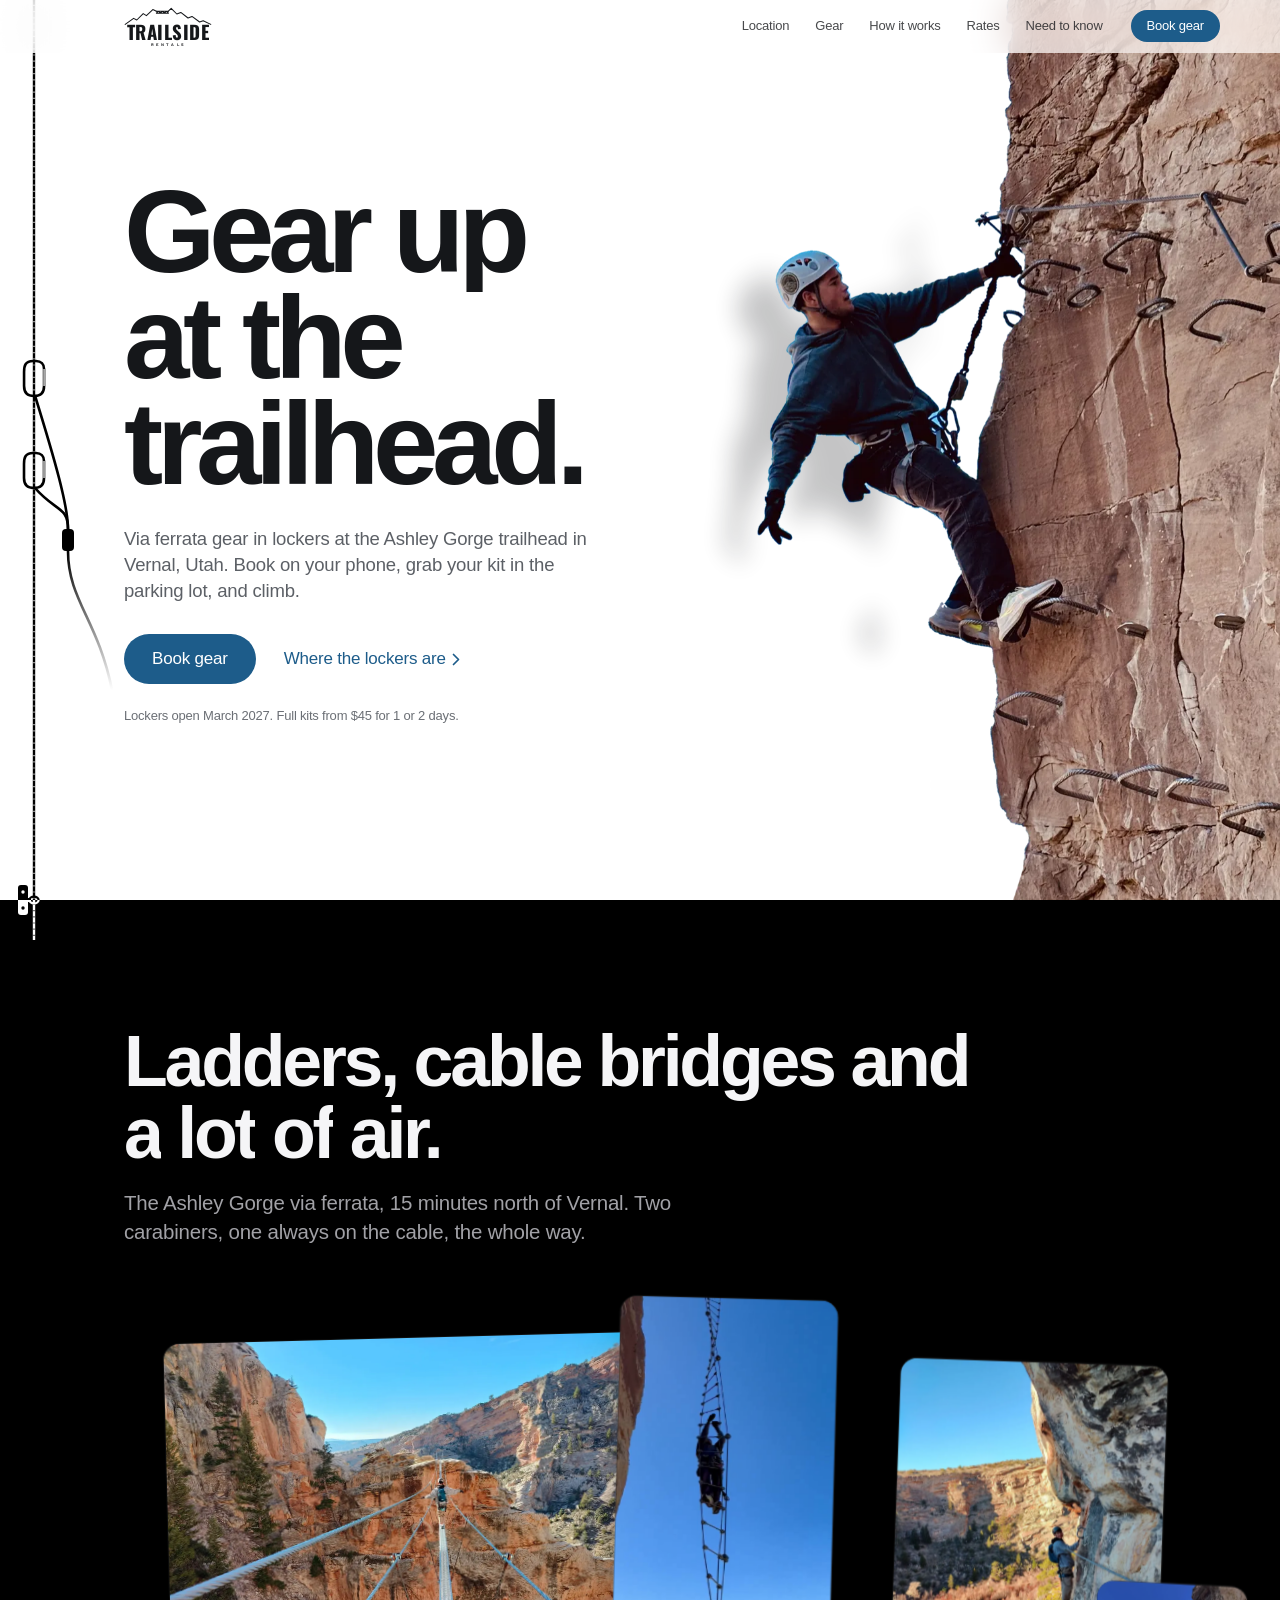
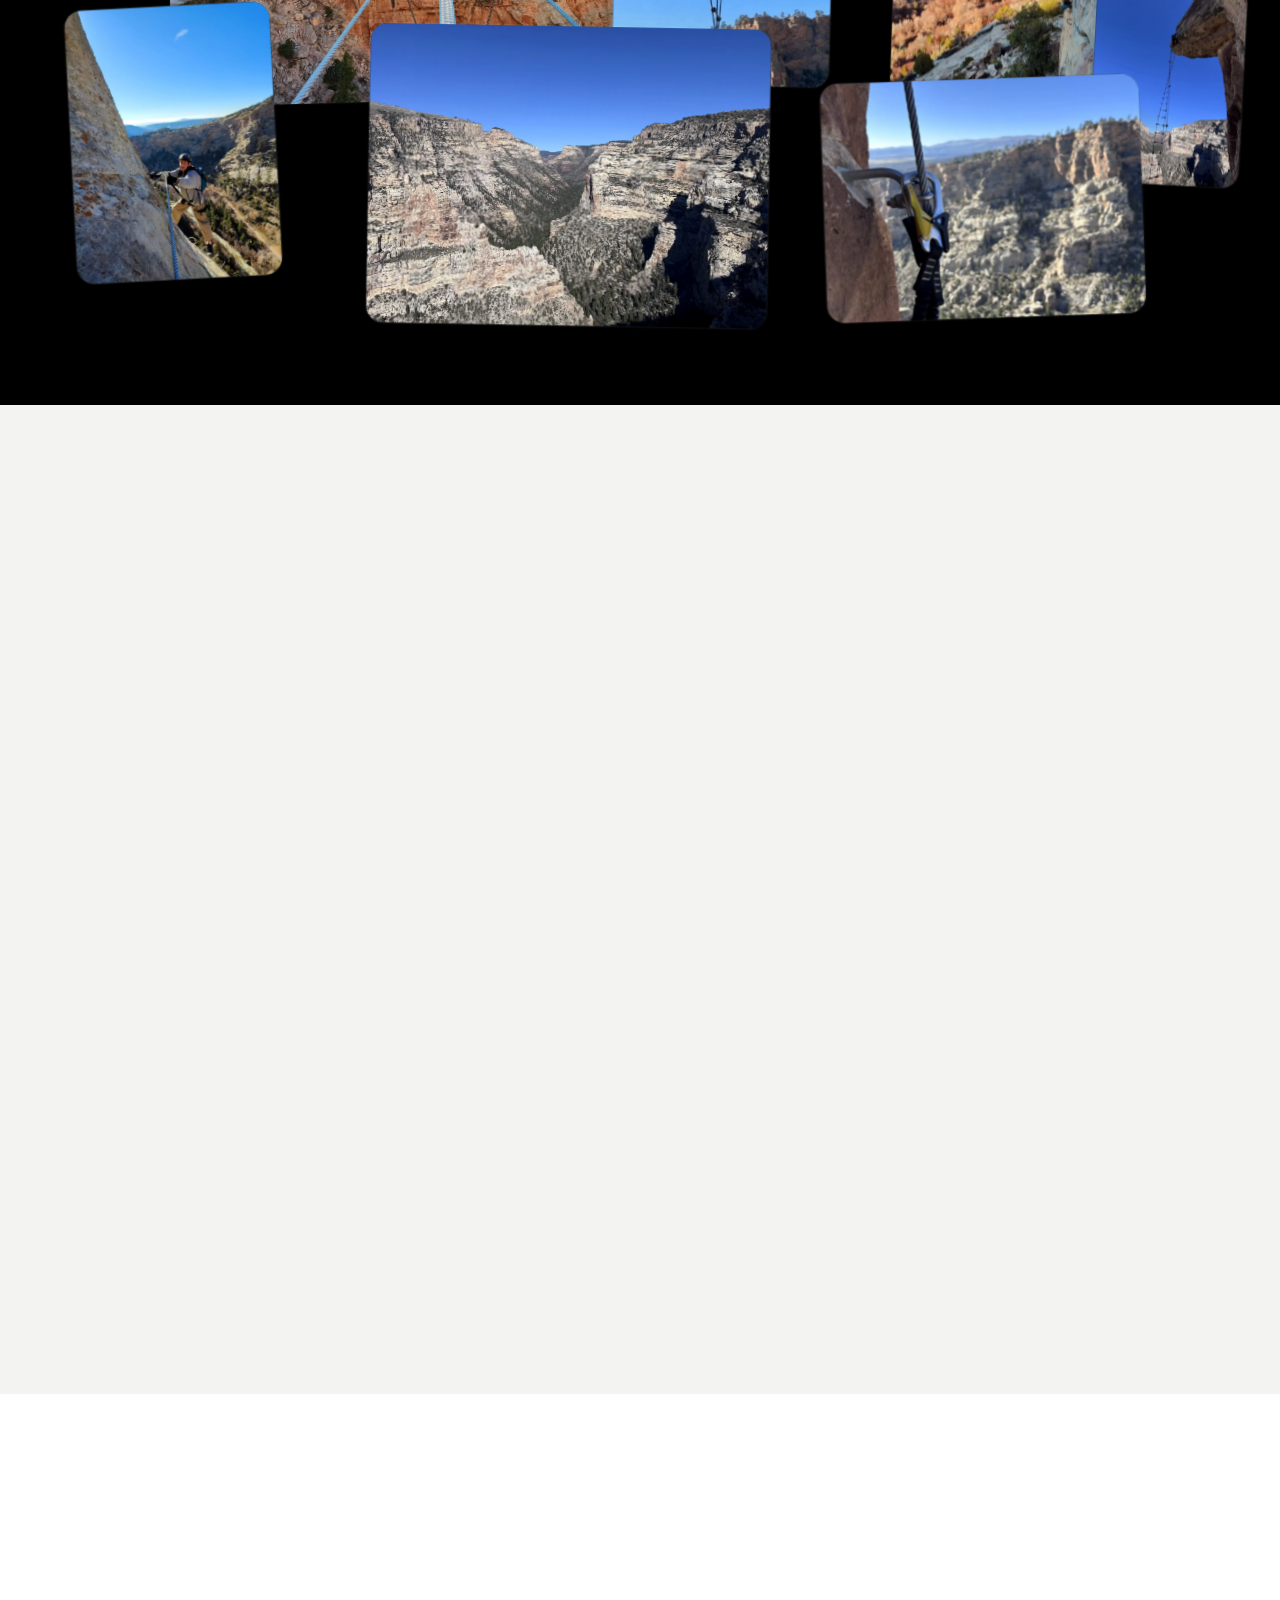
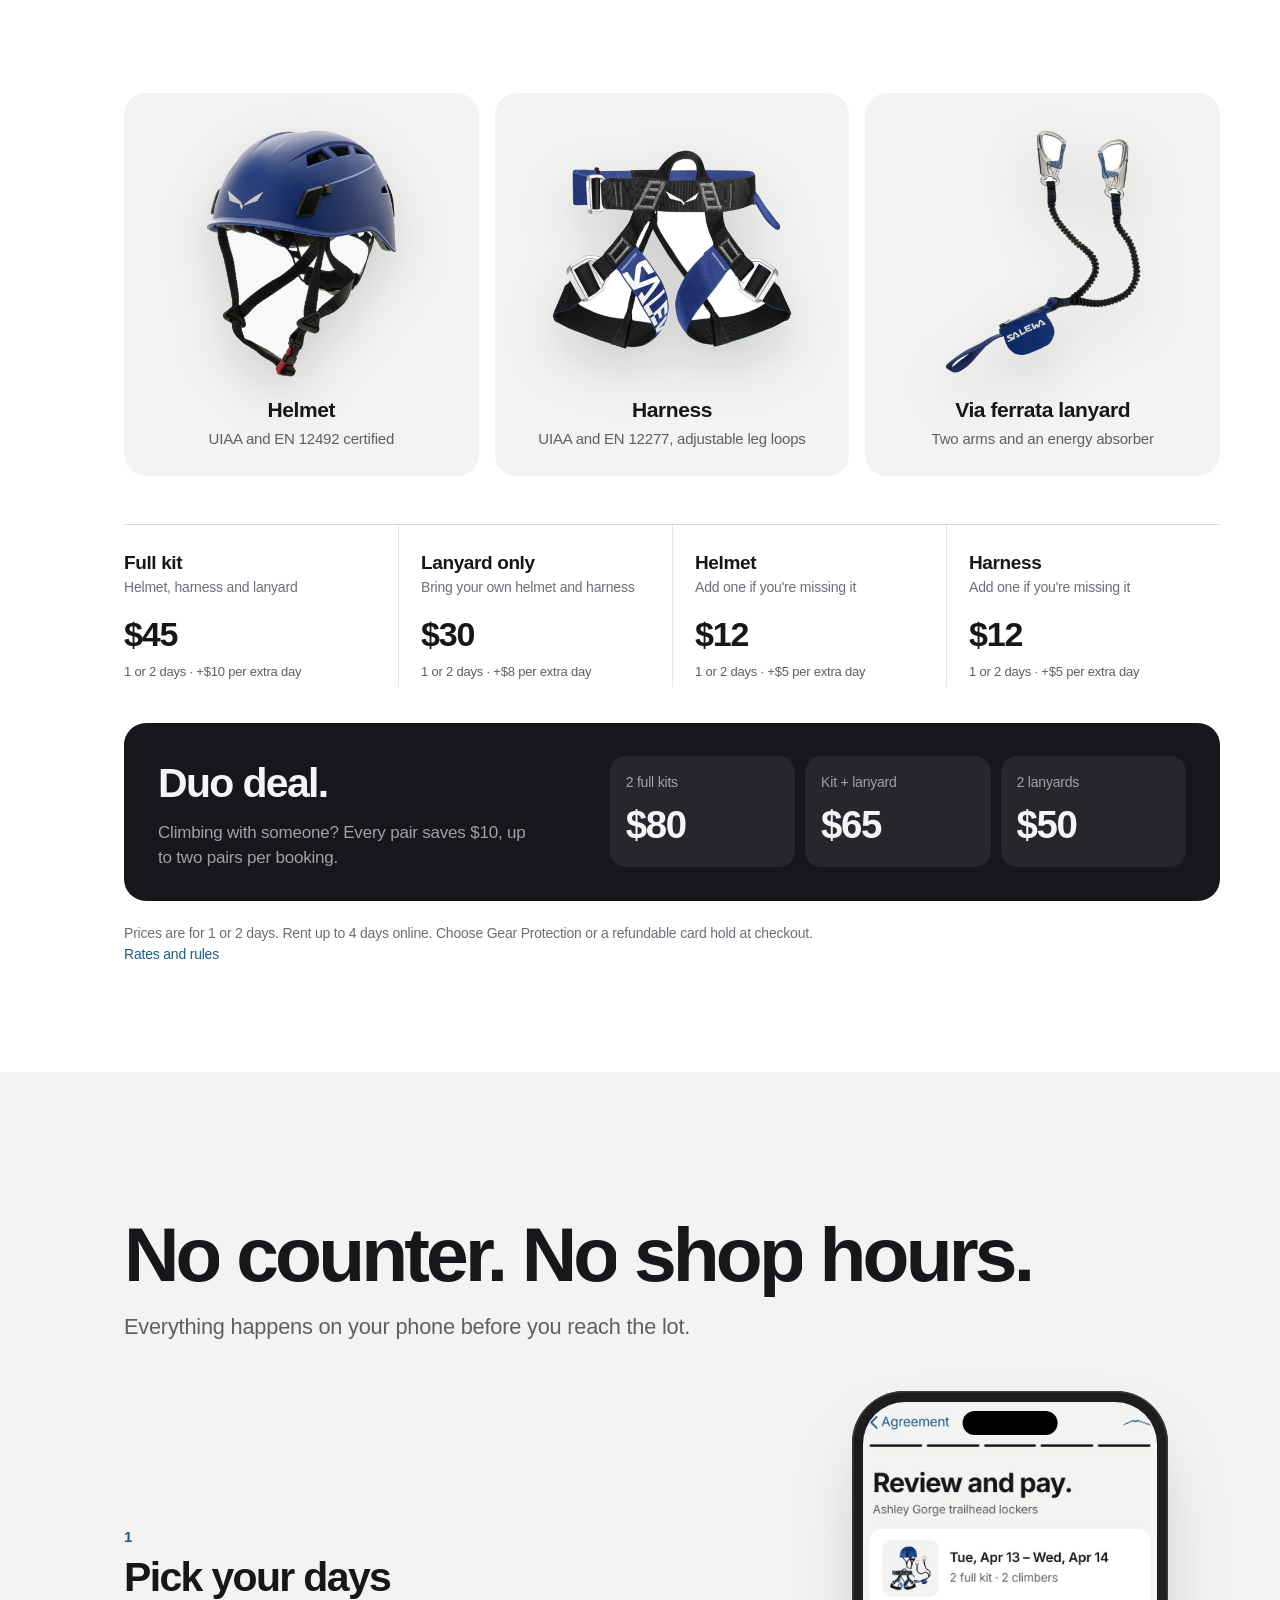
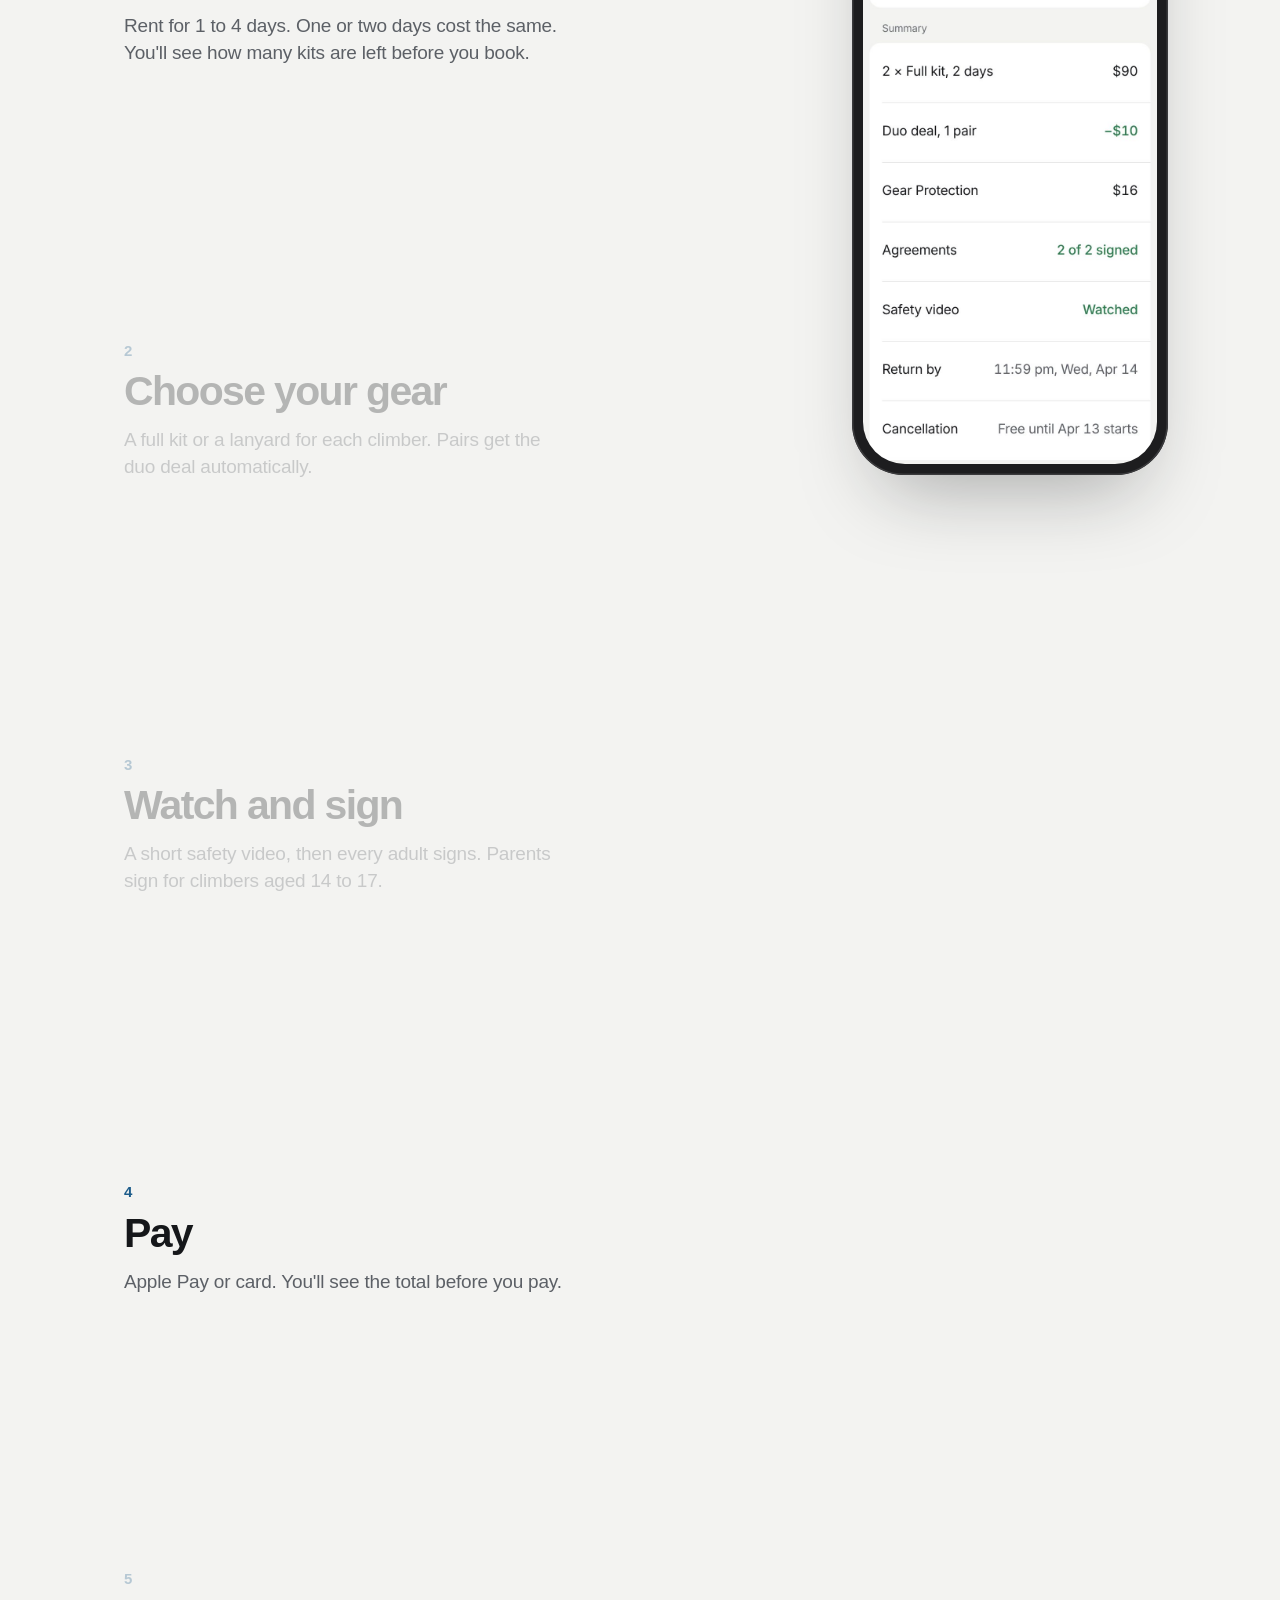
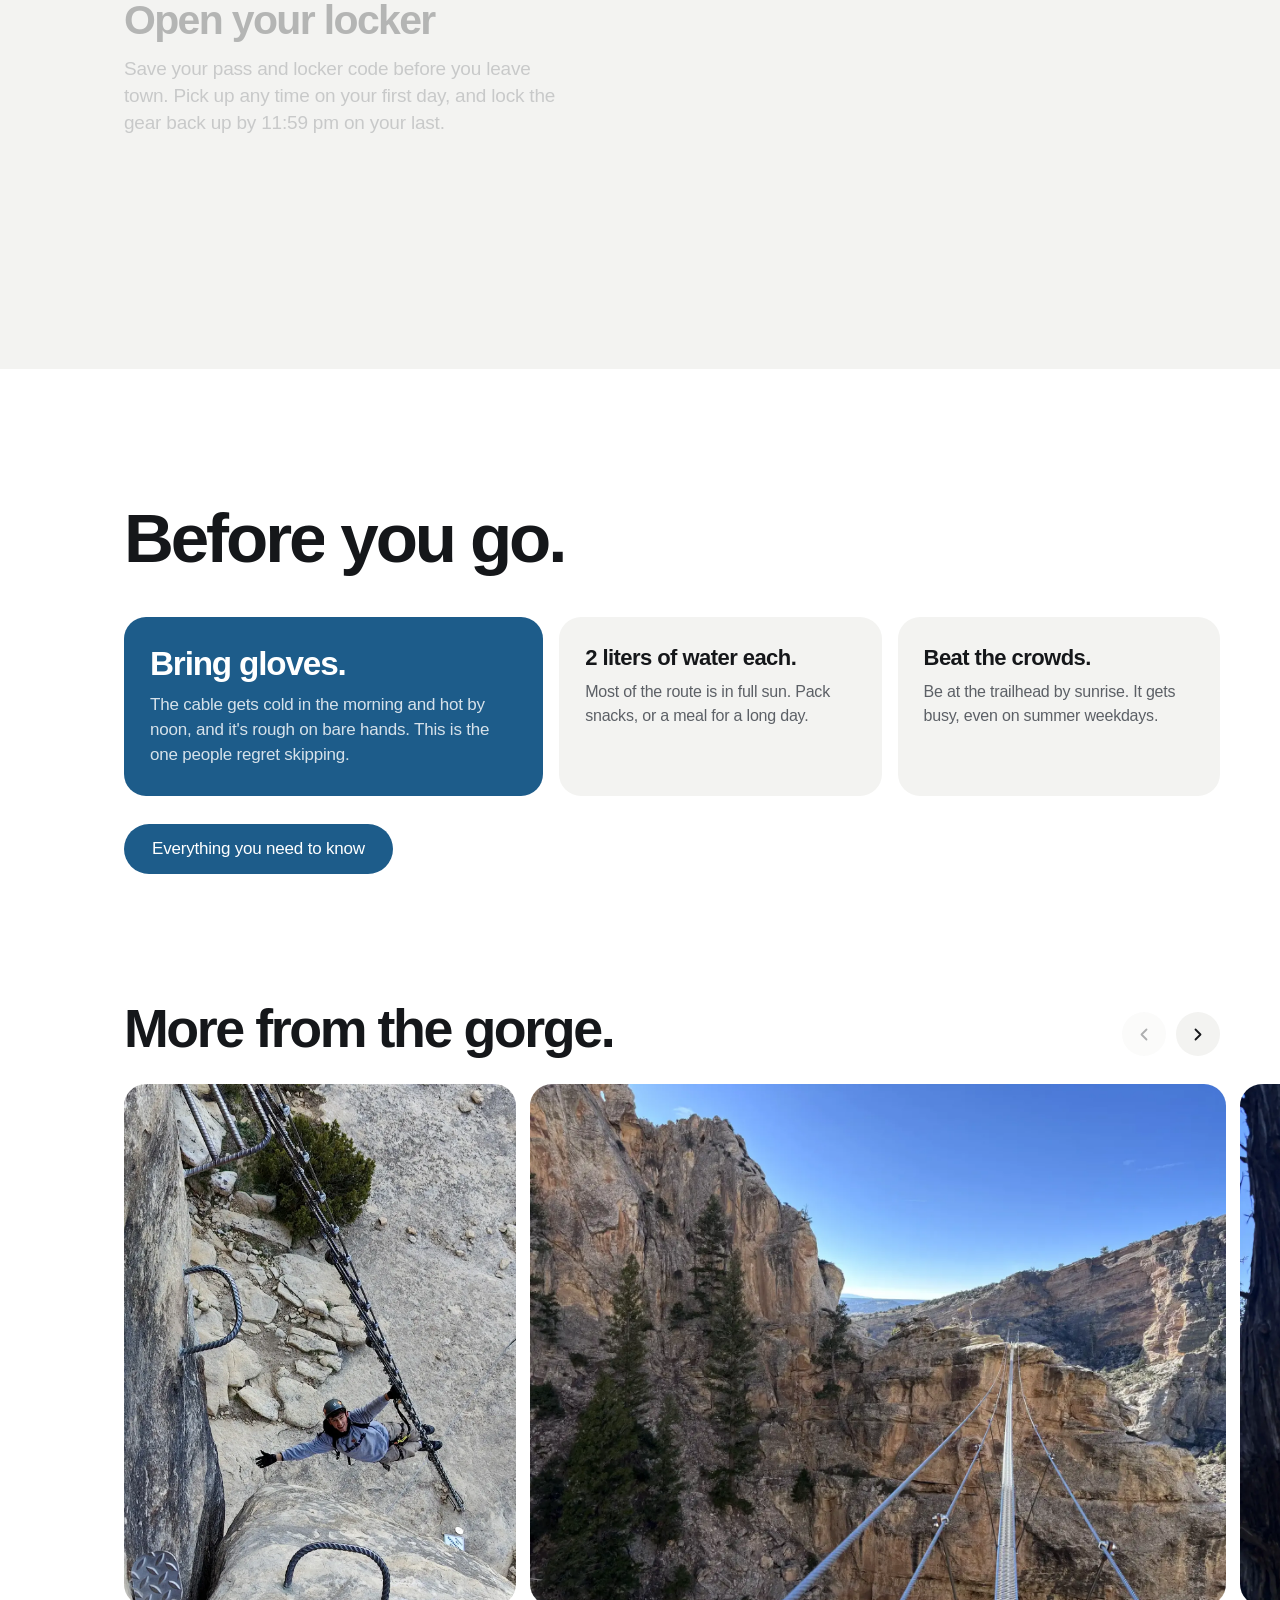
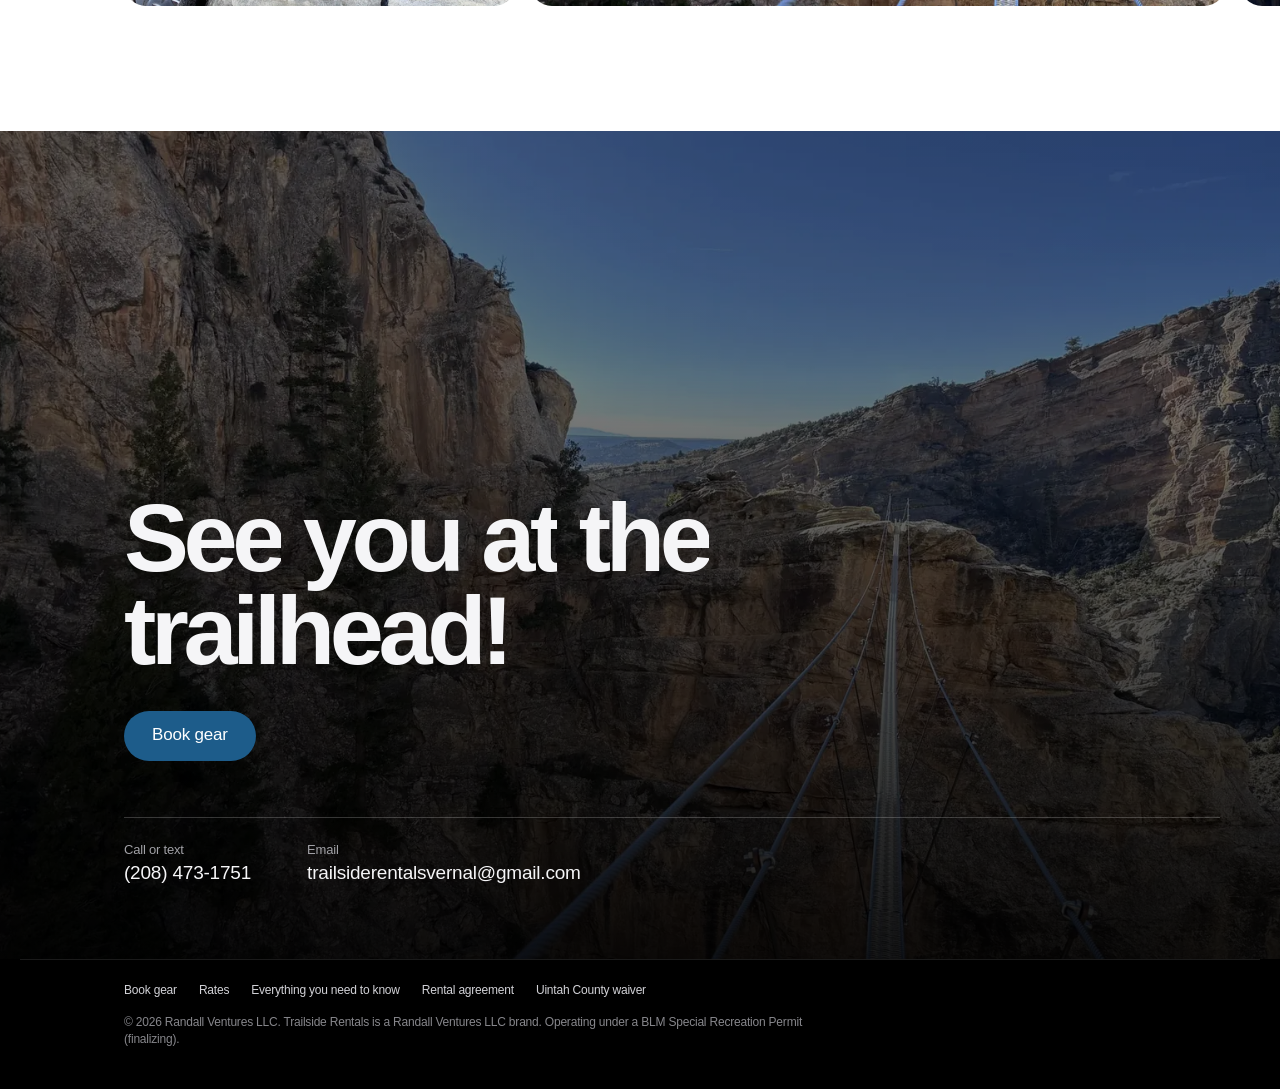
==== commit 25ffe20d: "Phone fixes: full-height cliff, sticky phone walkthrough, gallery swipe; $250 card-hold cap; copy tw" ====
--- a/ridgeline-rentals-web/index.html
+++ b/ridgeline-rentals-web/index.html
@@ -74,8 +74,11 @@
     <section class="cover" data-pitch data-tone="light" aria-labelledby="cover-title">
       <div class="cover__wall" id="cover-wall">
         <img class="cover__shadow" src="assets/route/climber-shadow.webp" alt="" aria-hidden="true" />
-        <img class="cover__climber" src="assets/route/climber-cutout.webp" width="779" height="1500"
+        <picture>
+          <source media="(max-width: 760px)" srcset="assets/route/climber-cutout-tall.webp" width="779" height="2260" />
+          <img class="cover__climber" src="assets/route/climber-cutout.webp" width="779" height="1500"
              alt="A climber clipped into the steel cable, leaning out from a sandstone wall on the Ashley Gorge via ferrata" />
+        </picture>
       </div>
       <div class="wrap cover__copy">
         <h1 class="cover__title" id="cover-title">
@@ -142,7 +145,7 @@
     <!-- ============ the kit ============ -->
     <section class="kit" id="gear" data-pitch data-tone="light" aria-labelledby="kit-title">
       <div class="wrap">
-        <h2 class="kit__title" id="kit-title" data-split>One kit. Everything you clip in with.</h2>
+        <h2 class="kit__title" id="kit-title" data-split>What the kit includes.</h2>
         <p class="kit__sub" data-rise>Certified gear, inspected between every rental.</p>
         <div class="parts">
           <figure class="part" data-rise><div class="part__img"><img src="assets/gear/helmet.png" alt="Blue climbing helmet" loading="lazy" /></div><figcaption><b>Helmet</b><span>UIAA and EN 12492 certified</span></figcaption></figure>
@@ -230,7 +233,7 @@
     <section class="end" id="contact" data-pitch data-tone="dark" aria-labelledby="end-title">
       <img class="end__bg" src="assets/route/bridge-wide.webp" alt="" loading="lazy" />
       <div class="wrap end__in">
-        <h2 class="end__title" id="end-title" data-split>See you at the trailhead.</h2>
+        <h2 class="end__title" id="end-title" data-split>See you at the trailhead!</h2>
         <a class="a-btn end__btn" href="book.html">Book gear</a>
         <div class="end__contact">
           <p><small>Call or text</small><a data-contact="phone" href="tel:+12084731751">(208) 473-1751</a></p>
--- a/ridgeline-rentals-web/css/home.css
+++ b/ridgeline-rentals-web/css/home.css
@@ -110,7 +110,9 @@
 @media (min-width: 1500px) { .cover__wall { right: max(0px, calc((100vw - 1600px) / 2)); } }
 @media (max-width: 760px) {
   .cover { min-height: max(100svh, 680px); }
-  .cover__wall { height: 74%; top: auto; bottom: 0; right: -26px; }
+  /* phones: a taller cliff so the rock runs from the top of the screen to the bottom */
+  .cover__wall { height: 100%; top: 0; bottom: 0; right: -58px; aspect-ratio: 779 / 2260; }
+  .cover .cover__shadow { display: none; }
   .cover__copy { justify-content: space-between; padding-top: calc(var(--nav-h) + 26px); padding-bottom: 28px; }
   .cover__title { font-size: clamp(50px, 15vw, 64px); }
   .cover__lede { display: none; }
@@ -224,17 +226,28 @@
 .how__step h3::before { content: counter(s); display: block; font-size: 15px; font-weight: 600; letter-spacing: 0; color: var(--a-accent); margin-bottom: 12px; font-variant-numeric: tabular-nums; }
 .how__step p { font-size: 19px; color: var(--a-ink2); margin: 14px 0 0; line-height: 1.42; }
 .how__inline { display: none !important; }
+.how__caps { display: none; position: relative; width: 100%; height: 150px; flex: none; }
+.how__cap { position: absolute; inset: 0; opacity: 0; transform: translateY(12px); transition: opacity .5s var(--a-ease), transform .6s var(--a-ease); }
+.how__cap.is-on { opacity: 1; transform: none; }
+.how__cap span { display: block; font-size: 14px; font-weight: 600; color: var(--a-accent); font-variant-numeric: tabular-nums; }
+.how__cap h3 { font-size: 28px; font-weight: 700; letter-spacing: -.035em; line-height: 1.08; margin: 4px 0 0; }
+.how__cap p { font-size: 16px; line-height: 1.4; color: var(--a-ink2); margin: 6px 0 0; }
 .how__phone { position: sticky; top: calc(50vh - min(38vh, 380px)); height: min(76vh, 760px); align-self: start; display: grid; place-items: center; }
 .phone { position: relative; height: 100%; aspect-ratio: 390 / 844; border-radius: 52px; background: #1d1d1f; padding: 11px; box-sizing: border-box; box-shadow: 0 40px 80px -30px rgba(20,22,26,.35), inset 0 0 0 1.5px #3a3a3c; }
 .phone::before { content: ""; position: absolute; z-index: 3; top: 20px; left: 50%; width: 30%; height: 24px; translate: -50% 0; border-radius: 20px; background: #000; }
 .phone__shot { position: absolute; inset: 11px; width: calc(100% - 22px); height: calc(100% - 22px); object-fit: cover; object-position: top; border-radius: 42px; opacity: 0; transform: scale(1.03); transition: opacity .6s var(--a-ease), transform .9s var(--a-ease); }
 .phone__shot.is-on { opacity: 1; transform: none; }
 @media (max-width: 900px) {
-  .how__grid { grid-template-columns: 1fr; gap: 0; margin-top: 24px; }
-  .how__phone { display: none; }
-  .how__step { min-height: 0; opacity: 1; padding: 36px 0; border-top: 1px solid var(--a-line); }
-  .how__inline { display: block !important; width: 60%; max-width: 250px; height: auto; aspect-ratio: 390 / 560; object-fit: cover; object-position: top; border-radius: 30px; margin: 22px auto 0; box-shadow: 0 24px 50px -24px rgba(20,22,26,.4); border: 7px solid #1d1d1f; }
-  .how__step { padding: 30px 0 34px; }
+  /* phones: the phone stays put while the steps scroll past; the caption and screen fade together */
+  .how__grid { grid-template-columns: 1fr; gap: 0; margin-top: 8px; }
+  .how__steps, .how__phone { grid-area: 1 / 1; }
+  .how__steps { padding-bottom: 48svh; }
+  .how__step { min-height: 50svh; opacity: 0 !important; pointer-events: none; }
+  .how__phone { position: sticky; z-index: 1; top: calc(var(--nav-h) + 8px); height: calc(100svh - var(--nav-h) - 16px); display: flex; flex-direction: column; align-items: center; justify-content: flex-start; gap: 14px; }
+  .how__caps { display: block; }
+  .how__phone .phone { height: auto; width: auto; flex: 1 1 0; min-height: 0; max-height: 620px; aspect-ratio: 390 / 844; border-radius: 40px; padding: 8px; }
+  .how__phone .phone::before { top: 15px; height: 18px; }
+  .how__phone .phone__shot { inset: 8px; width: calc(100% - 16px); height: calc(100% - 16px); border-radius: 33px; }
 }
 
 /* ---------- before you go (teaser) ---------- */
@@ -261,7 +274,7 @@
 .gallery__nav button:hover { background: var(--a-bg3); }
 .gallery__nav button[disabled] { opacity: .35; cursor: default; }
 .gallery__nav svg { width: 8px; height: 13px; }
-.gallery__track { display: flex; gap: 14px; overflow-x: auto; scroll-snap-type: x mandatory; scroll-padding-left: max(var(--pad-l), calc((100vw - 1240px) / 2 + var(--pad-l))); padding: 28px var(--pad-r) 8px max(var(--pad-l), calc((100vw - 1240px) / 2 + var(--pad-l))); scrollbar-width: none; -webkit-overflow-scrolling: touch; overscroll-behavior-x: contain; }
+.gallery__track { display: flex; gap: 14px; overflow-x: auto; overflow-y: hidden; touch-action: pan-x pan-y; scroll-snap-type: x proximity; scroll-padding-left: max(var(--pad-l), calc((100vw - 1240px) / 2 + var(--pad-l))); padding: 28px var(--pad-r) 8px max(var(--pad-l), calc((100vw - 1240px) / 2 + var(--pad-l))); scrollbar-width: none; -webkit-overflow-scrolling: touch; }
 .gallery__track::-webkit-scrollbar { display: none; }
 .gallery__track figure { flex: none; margin: 0; height: min(58vh, 560px); aspect-ratio: 3 / 4; border-radius: 22px; overflow: hidden; background: var(--a-bg2); scroll-snap-align: start; }
 .gallery__track figure.w { aspect-ratio: 4 / 3; }
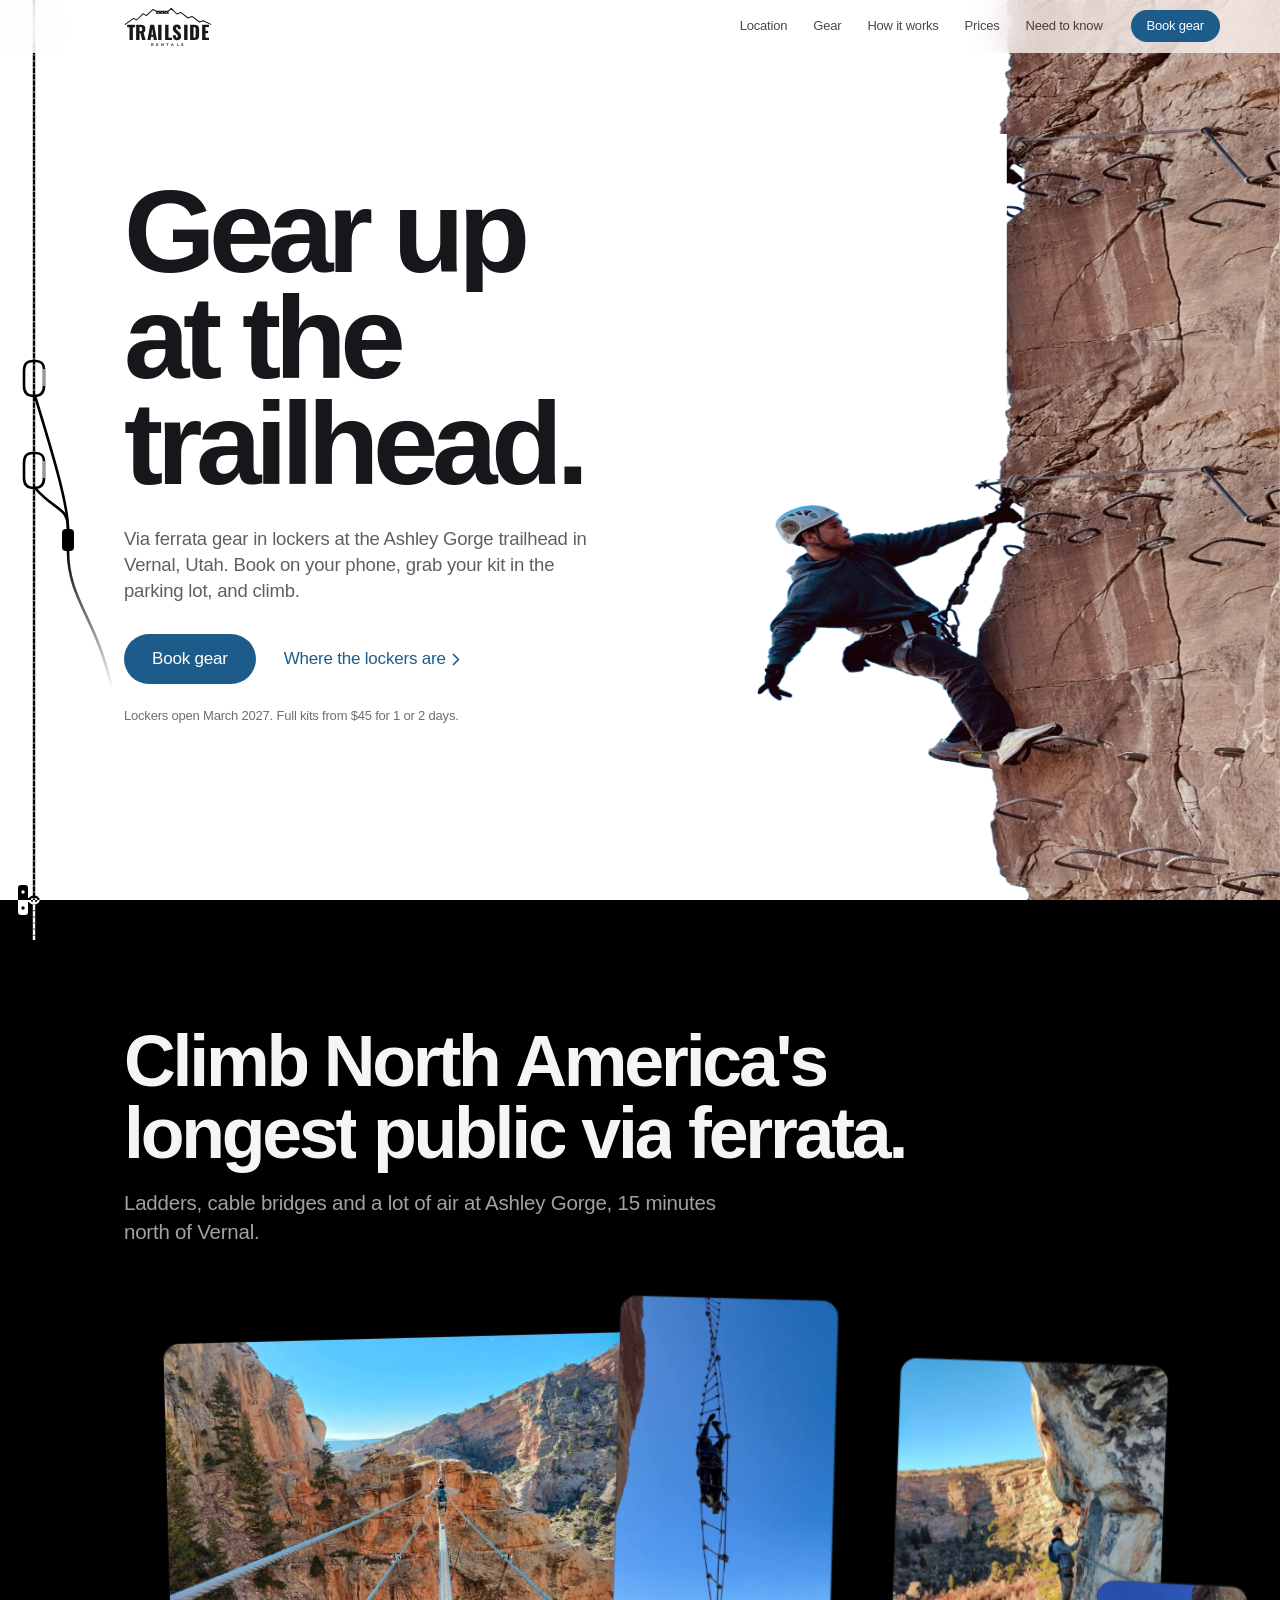
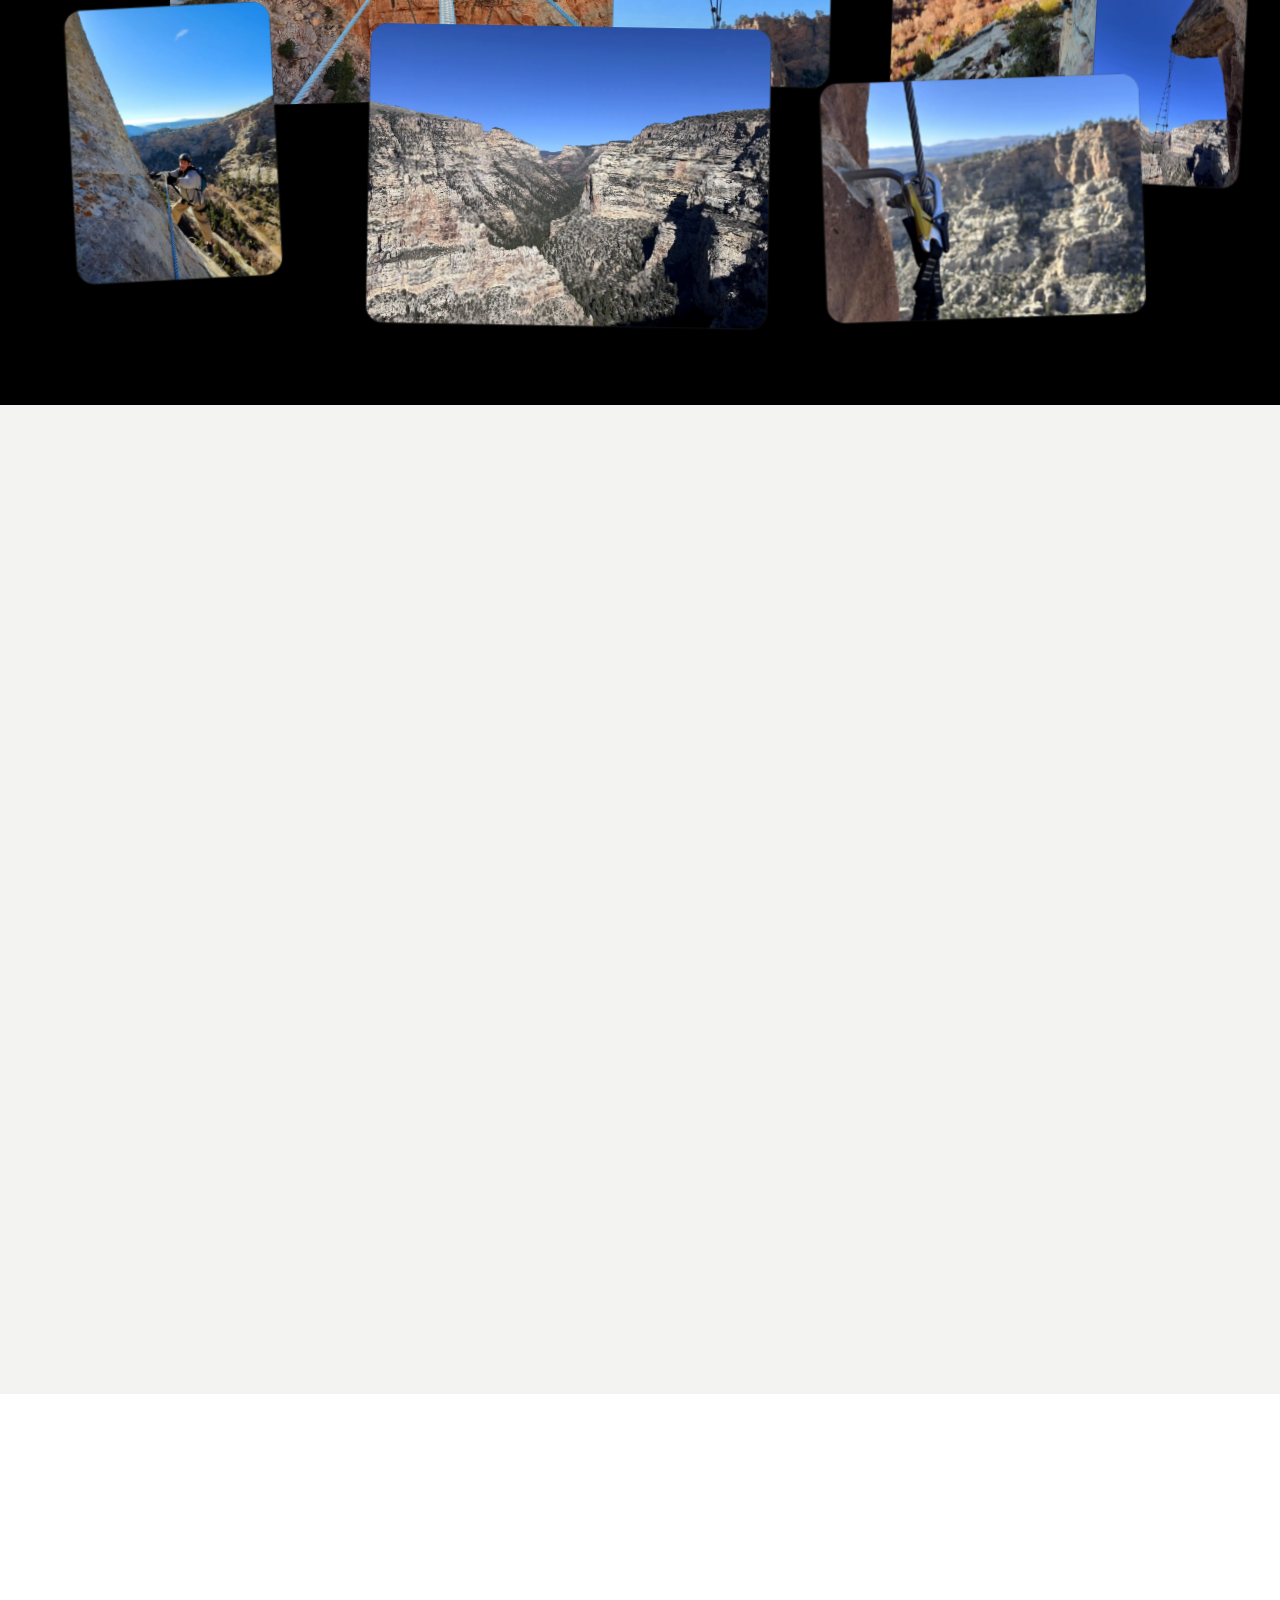
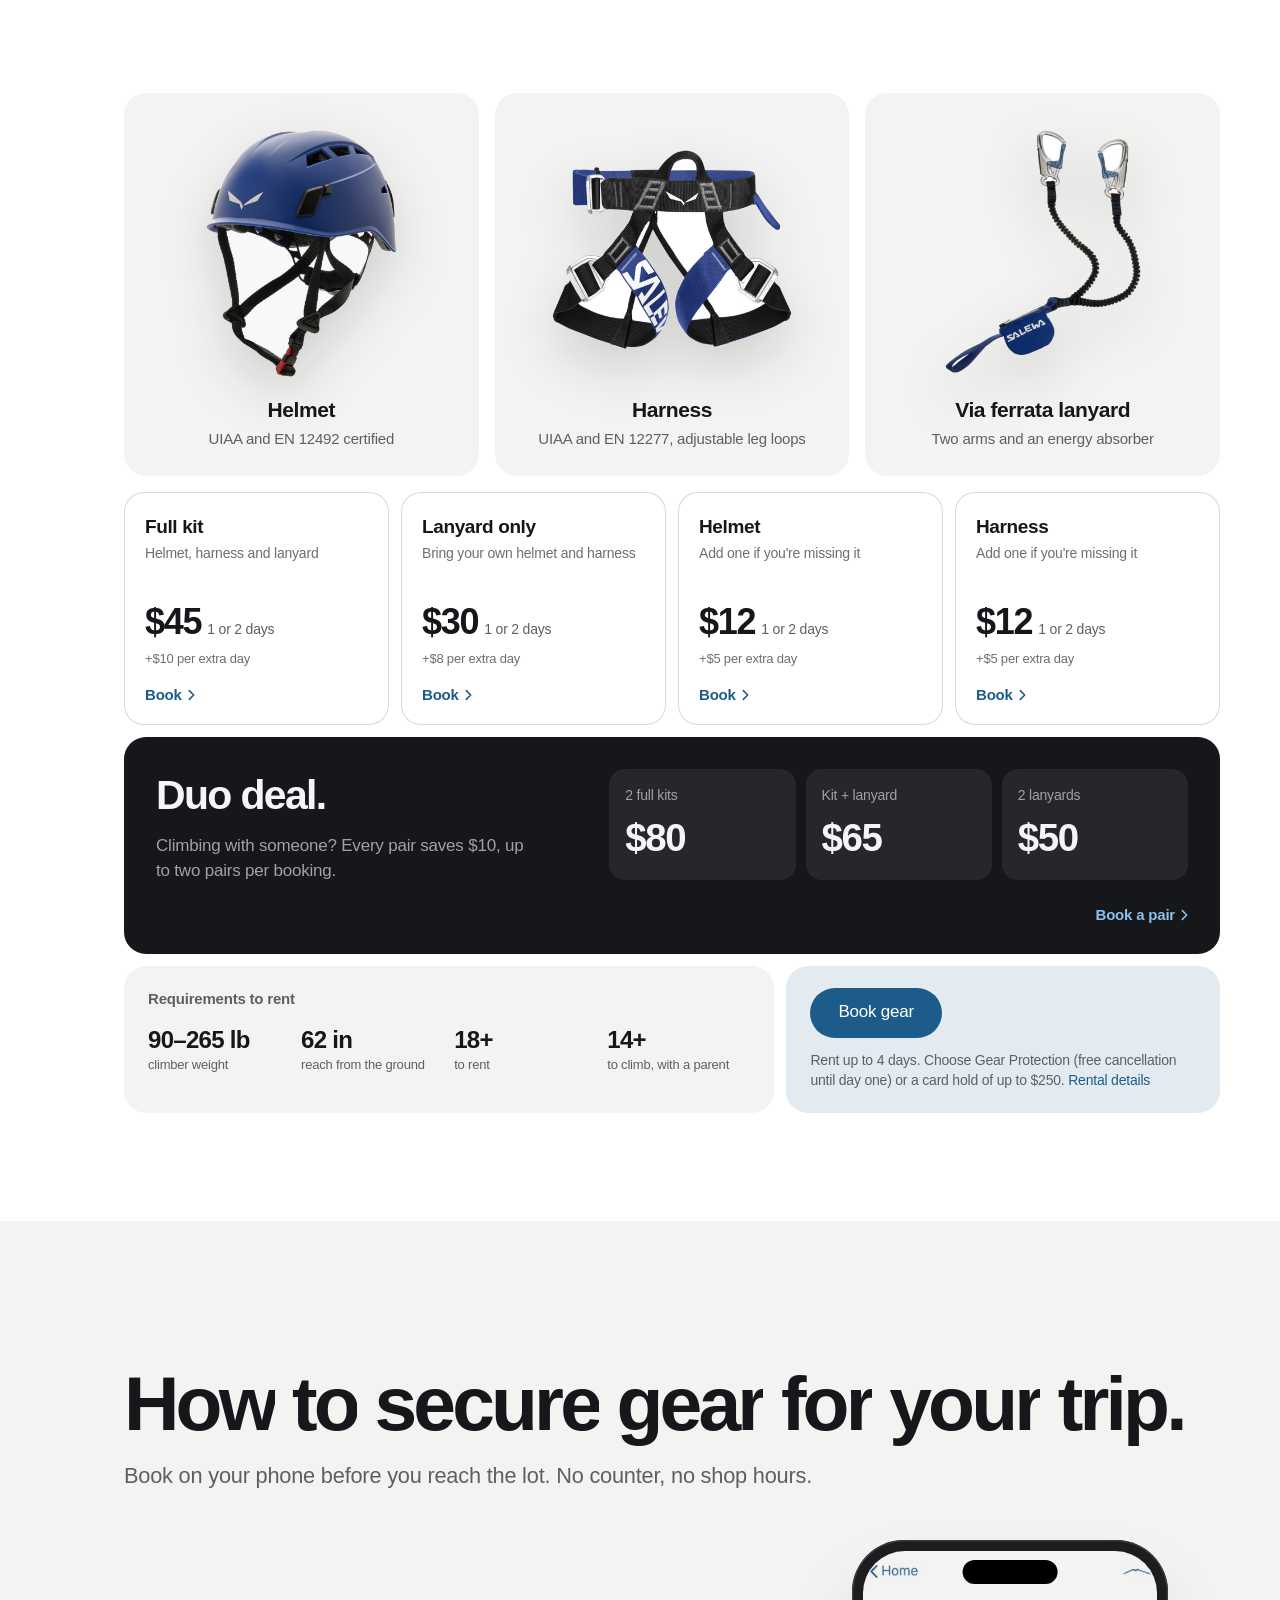
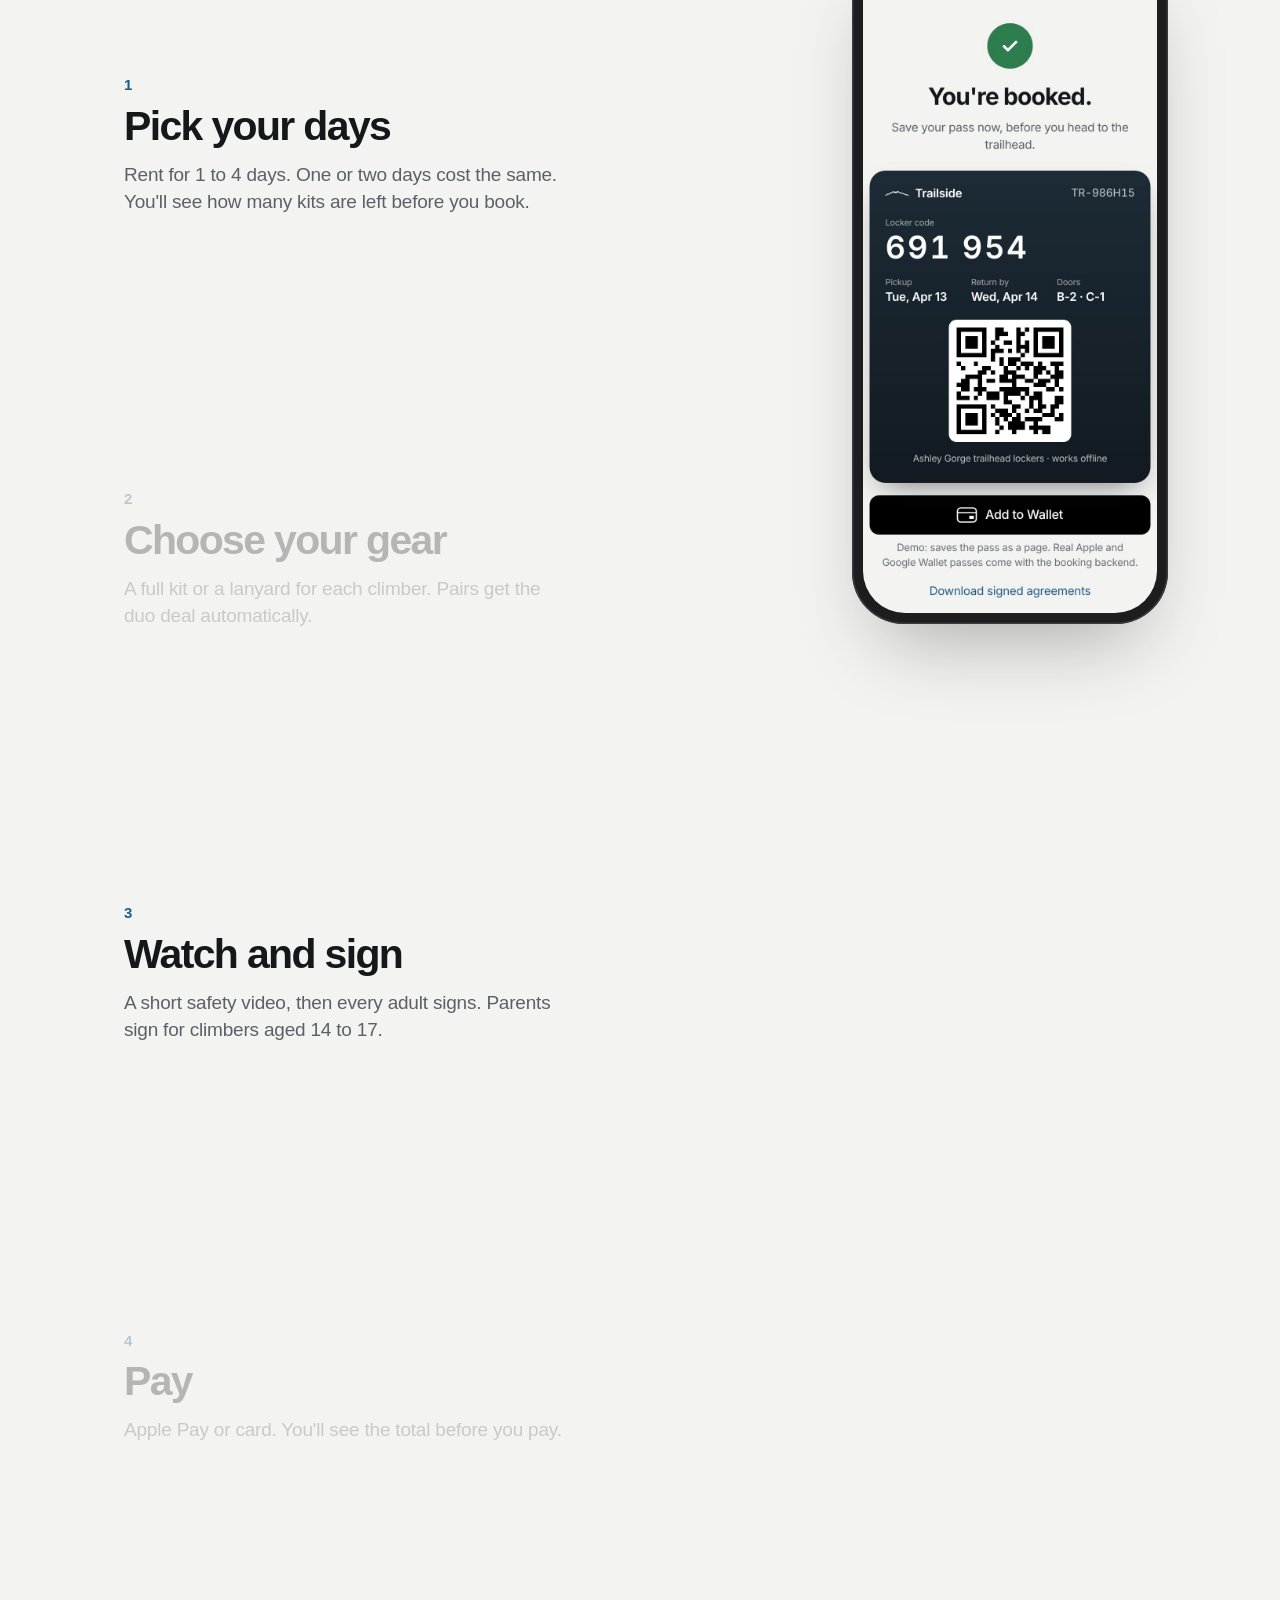
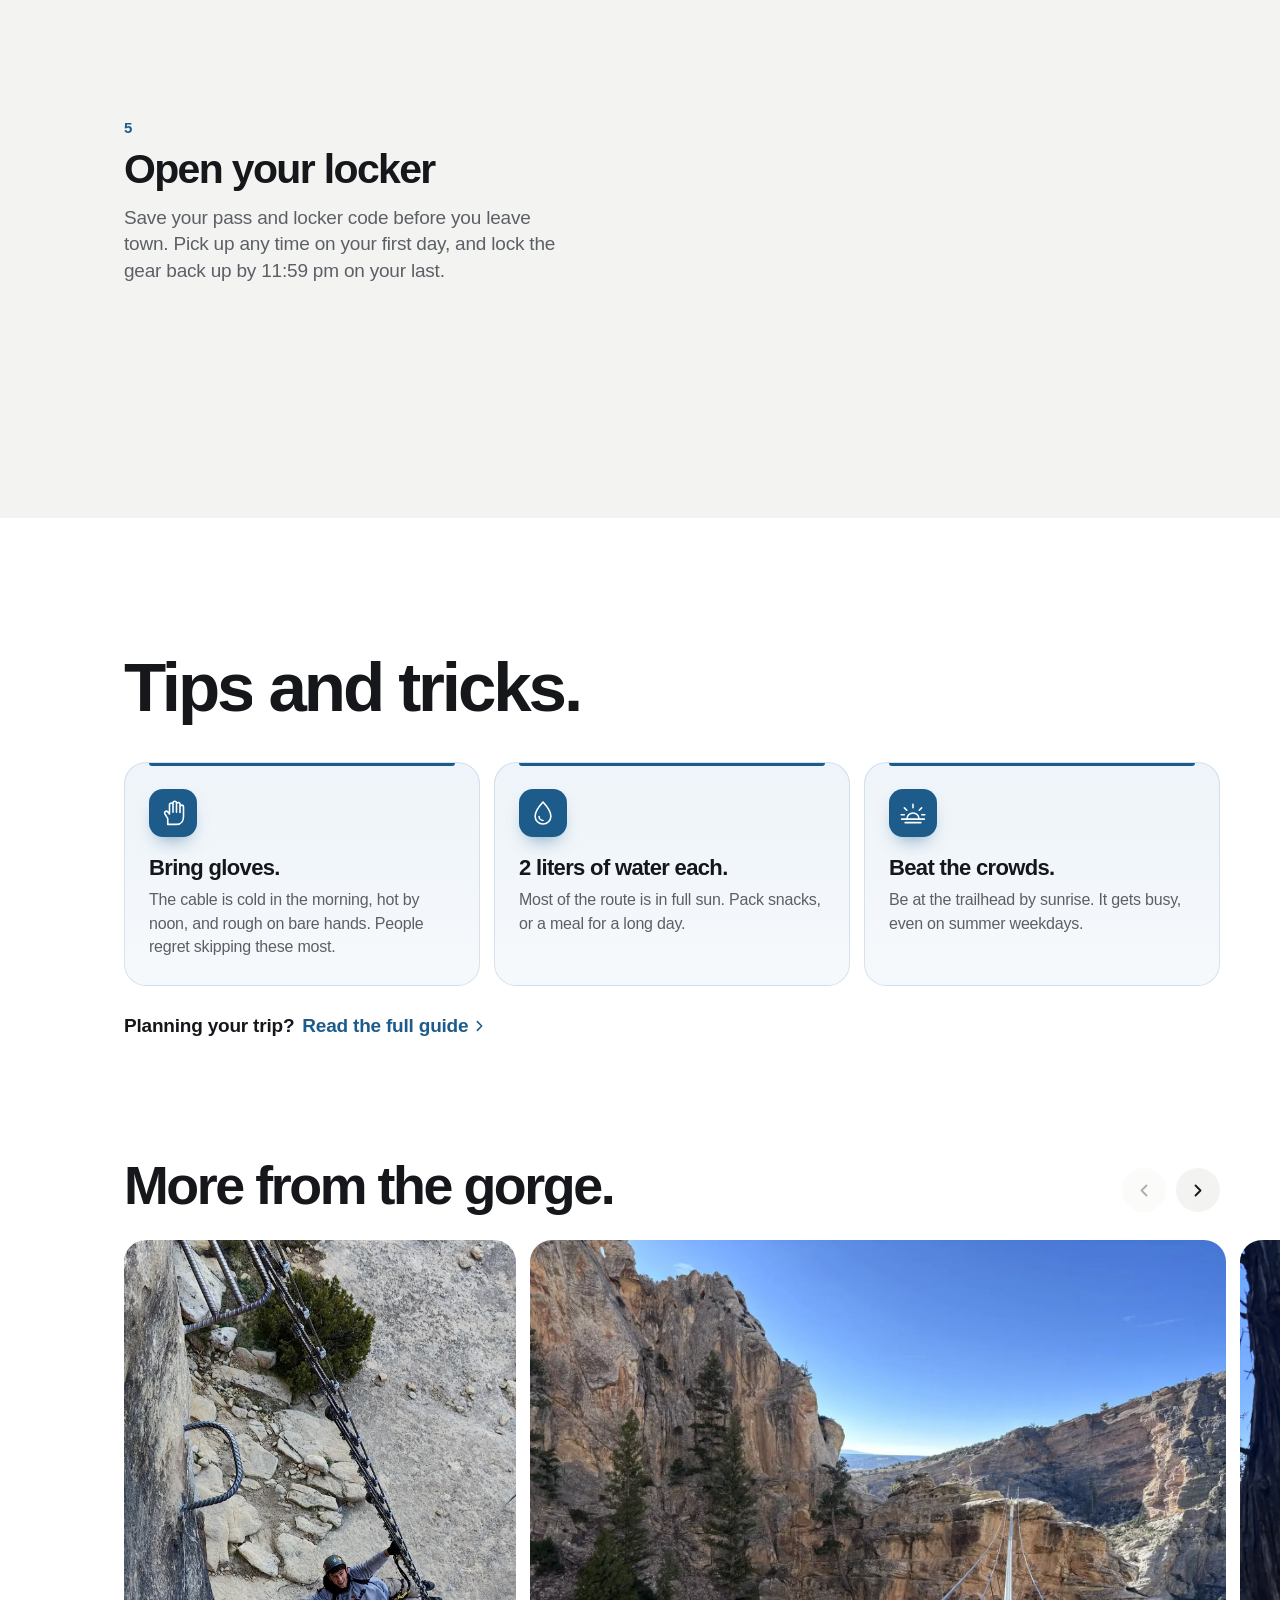
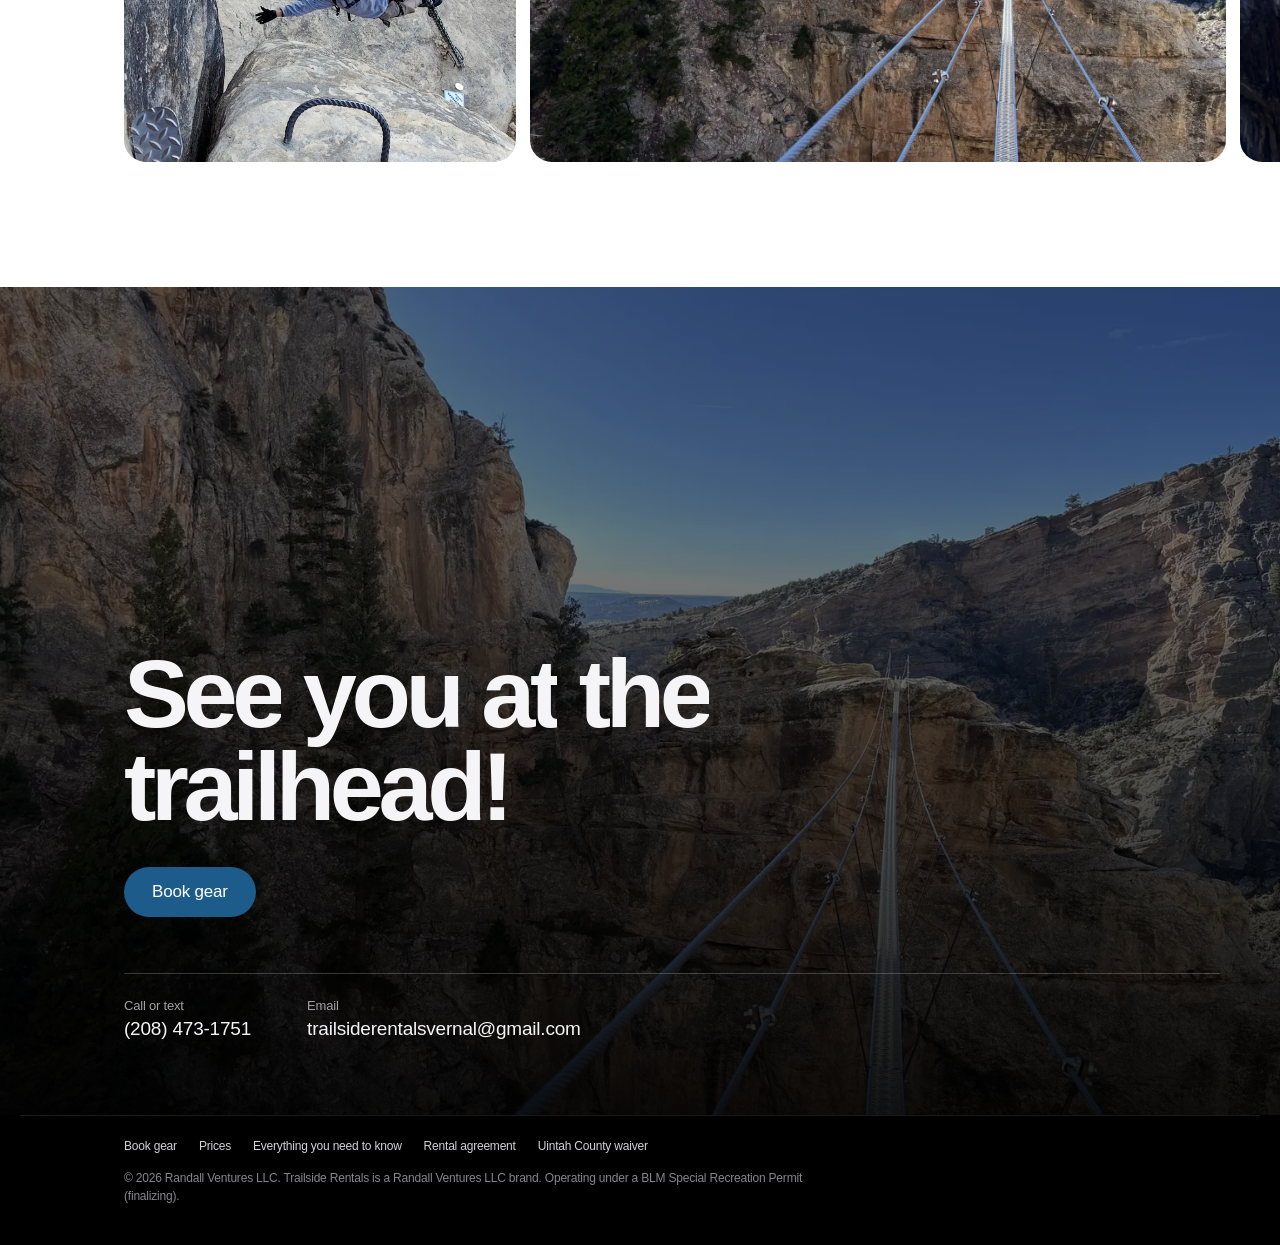
==== commit aadd27aa: "Clickable prices, requirements, tips redesign, rates folded into home and guide, shorter phone layou" ====
--- a/ridgeline-rentals-web/index.html
+++ b/ridgeline-rentals-web/index.html
@@ -30,7 +30,7 @@
         <a href="#location">Location</a>
         <a href="#gear">Gear</a>
         <a href="#how-it-works">How it works</a>
-        <a href="rates.html">Rates</a>
+        <a href="#prices">Prices</a>
         <a href="info.html">Need to know</a>
       </nav>
       <div class="h-nav__end">
@@ -42,7 +42,7 @@
       <a href="#location">Location</a>
       <a href="#gear">Gear</a>
       <a href="#how-it-works">How it works</a>
-      <a href="rates.html">Rates</a>
+      <a href="#prices">Prices</a>
       <a href="info.html">Everything you need to know</a>
       <a href="agreement.html">Rental agreement</a>
     </div>
@@ -73,7 +73,6 @@
     <!-- ============ cover ============ -->
     <section class="cover" data-pitch data-tone="light" aria-labelledby="cover-title">
       <div class="cover__wall" id="cover-wall">
-        <img class="cover__shadow" src="assets/route/climber-shadow.webp" alt="" aria-hidden="true" />
         <picture>
           <source media="(max-width: 760px)" srcset="assets/route/climber-cutout-tall.webp" width="779" height="2260" />
           <img class="cover__climber" src="assets/route/climber-cutout.webp" width="779" height="1500"
@@ -100,8 +99,8 @@
     <!-- ============ collage ============ -->
     <section class="collage" data-pitch data-tone="dark" aria-labelledby="collage-title">
       <div class="wrap collage__head">
-        <h2 class="collage__title" id="collage-title" data-split>Ladders, cable bridges and a lot of air.</h2>
-        <p class="collage__sub" data-rise>The Ashley Gorge via ferrata, 15 minutes north of Vernal. Two carabiners, one always on the cable, the whole way.</p>
+        <h2 class="collage__title" id="collage-title" data-split>Climb North America's longest public via ferrata.</h2>
+        <p class="collage__sub" data-rise>Ladders, cable bridges and a lot of air at Ashley Gorge, 15 minutes north of Vernal.</p>
       </div>
       <div class="collage__stage" id="collage">
         <div class="collage__world" id="collage-world">
@@ -152,29 +151,44 @@
           <figure class="part" data-rise><div class="part__img"><img src="assets/gear/harness.png" alt="Climbing harness with adjustable leg loops" loading="lazy" /></div><figcaption><b>Harness</b><span>UIAA and EN 12277, adjustable leg loops</span></figcaption></figure>
           <figure class="part" data-rise><div class="part__img"><img src="assets/gear/lanyard.png" alt="Via ferrata lanyard with two carabiners and an energy absorber" loading="lazy" /></div><figcaption><b>Via ferrata lanyard</b><span>Two arms and an energy absorber</span></figcaption></figure>
         </div>
-        <div class="prices" data-rise>
-          <div class="price"><b>Full kit</b><span>Helmet, harness and lanyard</span><p><em data-price="kit:1"></em></p><small>1 or 2 days · +<i data-extra="kit"></i> per extra day</small></div>
-          <div class="price"><b>Lanyard only</b><span>Bring your own helmet and harness</span><p><em data-price="lanyard:1"></em></p><small>1 or 2 days · +<i data-extra="lanyard"></i> per extra day</small></div>
-          <div class="price"><b>Helmet</b><span>Add one if you're missing it</span><p><em data-price="helmet:1"></em></p><small>1 or 2 days · +<i data-extra="helmet"></i> per extra day</small></div>
-          <div class="price"><b>Harness</b><span>Add one if you're missing it</span><p><em data-price="harness:1"></em></p><small>1 or 2 days · +<i data-extra="harness"></i> per extra day</small></div>
-        </div>
-        <div class="duo" data-rise>
+        <div class="prices" id="prices" data-rise>
+          <a class="price" href="book.html"><b>Full kit</b><span>Helmet, harness and lanyard</span><p><em data-price="kit:1"></em><small>1 or 2 days</small></p><small class="price__x">+<i data-extra="kit"></i> per extra day</small><span class="price__go">Book <svg viewBox="0 0 8 13" aria-hidden="true"><path d="m1.5 1.5 5 5-5 5" fill="none" stroke="currentColor" stroke-width="1.8" stroke-linecap="round" stroke-linejoin="round"/></svg></span></a>
+          <a class="price" href="book.html"><b>Lanyard only</b><span>Bring your own helmet and harness</span><p><em data-price="lanyard:1"></em><small>1 or 2 days</small></p><small class="price__x">+<i data-extra="lanyard"></i> per extra day</small><span class="price__go">Book <svg viewBox="0 0 8 13" aria-hidden="true"><path d="m1.5 1.5 5 5-5 5" fill="none" stroke="currentColor" stroke-width="1.8" stroke-linecap="round" stroke-linejoin="round"/></svg></span></a>
+          <a class="price" href="book.html"><b>Helmet</b><span>Add one if you're missing it</span><p><em data-price="helmet:1"></em><small>1 or 2 days</small></p><small class="price__x">+<i data-extra="helmet"></i> per extra day</small><span class="price__go">Book <svg viewBox="0 0 8 13" aria-hidden="true"><path d="m1.5 1.5 5 5-5 5" fill="none" stroke="currentColor" stroke-width="1.8" stroke-linecap="round" stroke-linejoin="round"/></svg></span></a>
+          <a class="price" href="book.html"><b>Harness</b><span>Add one if you're missing it</span><p><em data-price="harness:1"></em><small>1 or 2 days</small></p><small class="price__x">+<i data-extra="harness"></i> per extra day</small><span class="price__go">Book <svg viewBox="0 0 8 13" aria-hidden="true"><path d="m1.5 1.5 5 5-5 5" fill="none" stroke="currentColor" stroke-width="1.8" stroke-linecap="round" stroke-linejoin="round"/></svg></span></a>
+        </div>
+        <a class="duo" href="book.html" data-rise>
           <div class="duo__lead"><h3>Duo deal.</h3><p>Climbing with someone? Every pair saves $10, up to two pairs per booking.</p></div>
           <dl class="duo__deals">
             <div><dt>2 full kits</dt><dd>$80</dd></div>
             <div><dt>Kit + lanyard</dt><dd>$65</dd></div>
             <div><dt>2 lanyards</dt><dd>$50</dd></div>
           </dl>
-        </div>
-        <p class="kit__foot">Prices are for 1 or 2 days. Rent up to 4 days online. Choose Gear Protection or a refundable card hold at checkout. <a href="rates.html">Rates and rules</a></p>
+          <span class="duo__go">Book a pair <svg viewBox="0 0 8 13" aria-hidden="true"><path d="m1.5 1.5 5 5-5 5" fill="none" stroke="currentColor" stroke-width="1.8" stroke-linecap="round" stroke-linejoin="round"/></svg></span>
+        </a>
+        <div class="kit__more" data-rise>
+          <div class="reqs" aria-labelledby="reqs-t">
+            <h3 id="reqs-t">Requirements to rent</h3>
+            <ul>
+              <li><b>90–265 lb</b><span>climber weight</span></li>
+              <li><b>62 in</b><span>reach from the ground</span></li>
+              <li><b>18+</b><span>to rent</span></li>
+              <li><b>14+</b><span>to climb, with a parent</span></li>
+            </ul>
+          </div>
+          <div class="kit__cta">
+            <a class="a-btn" href="book.html">Book gear</a>
+            <p>Rent up to 4 days. Choose Gear Protection (free cancellation until day one) or a card hold of up to $250. <a href="info.html#rental">Rental details</a></p>
+          </div>
+        </div>
       </div>
     </section>
 
     <!-- ============ how it works ============ -->
     <section class="how" id="how-it-works" data-pitch data-tone="gray" aria-labelledby="how-title">
       <div class="wrap">
-        <h2 class="how__title" id="how-title" data-split>No counter. No shop hours.</h2>
-        <p class="how__sub" data-rise>Everything happens on your phone before you reach the lot.</p>
+        <h2 class="how__title" id="how-title" data-split>How to secure gear for your trip.</h2>
+        <p class="how__sub" data-rise>Book on your phone before you reach the lot. No counter, no shop hours.</p>
         <div class="how__grid">
           <ol class="how__steps">
             <li class="how__step is-on" data-shot="0"><h3>Pick your days</h3><p>Rent for 1 to 4 days. One or two days cost the same. You'll see how many kits are left before you book.</p><img class="how__inline" src="assets/screens/1-dates.jpg" alt="" loading="lazy" /></li>
@@ -199,13 +213,13 @@
     <!-- ============ need to know teaser ============ -->
     <section class="tips" data-pitch data-tone="light" aria-labelledby="tips-title">
       <div class="wrap">
-        <h2 class="tips__title" id="tips-title" data-split>Before you go.</h2>
+        <h2 class="tips__title" id="tips-title" data-split>Tips and tricks.</h2>
         <div class="tips__grid">
-          <div class="tip tip--lead" data-rise><h3>Bring gloves.</h3><p>The cable gets cold in the morning and hot by noon, and it's rough on bare hands. This is the one people regret skipping.</p></div>
-          <div class="tip" data-rise><h3>2 liters of water each.</h3><p>Most of the route is in full sun. Pack snacks, or a meal for a long day.</p></div>
-          <div class="tip" data-rise><h3>Beat the crowds.</h3><p>Be at the trailhead by sunrise. It gets busy, even on summer weekdays.</p></div>
-        </div>
-        <a class="a-btn tips__btn" href="info.html">Everything you need to know</a>
+          <div class="tip" data-rise><span class="tip__icon"><svg viewBox="0 0 32 32" aria-hidden="true"><path d="M10 29v-6.5L6.6 16.8a2 2 0 0 1 3.3-2.2L12 17V6.5a2 2 0 0 1 4 0V15V4.5a2 2 0 0 1 4 0V15V6a2 2 0 0 1 4 0v9.5V9a2 2 0 0 1 4 0v11c0 4.5-2.5 9-8 9Z"/></svg></span><h3>Bring gloves.</h3><p>The cable is cold in the morning, hot by noon, and rough on bare hands. People regret skipping these most.</p></div>
+          <div class="tip" data-rise><span class="tip__icon"><svg viewBox="0 0 32 32" aria-hidden="true"><path d="M16 3.5S7 13.4 7 19.6a9 9 0 0 0 18 0C25 13.4 16 3.5 16 3.5Z"/><path d="M11.5 20a4.5 4.5 0 0 0 4.5 4.5"/></svg></span><h3>2 liters of water each.</h3><p>Most of the route is in full sun. Pack snacks, or a meal for a long day.</p></div>
+          <div class="tip" data-rise><span class="tip__icon"><svg viewBox="0 0 32 32" aria-hidden="true"><path d="M3 23h26M7 27h18"/><path d="M9 23a7 7 0 0 1 14 0"/><path d="M16 6v4M6.1 10.1l2.8 2.8M25.9 10.1l-2.8 2.8M2.5 18H6M26 18h3.5"/></svg></span><h3>Beat the crowds.</h3><p>Be at the trailhead by sunrise. It gets busy, even on summer weekdays.</p></div>
+        </div>
+        <a class="tips__more" href="info.html" data-rise><span>Planning your trip?</span> Read the full guide <svg viewBox="0 0 8 13" aria-hidden="true"><path d="m1.5 1.5 5 5-5 5" fill="none" stroke="currentColor" stroke-width="1.8" stroke-linecap="round" stroke-linejoin="round"/></svg></a>
       </div>
     </section>
 
@@ -246,7 +260,7 @@
   <footer class="h-foot">
     <div class="wrap h-foot__in">
       <nav aria-label="Footer">
-        <a href="book.html">Book gear</a><a href="rates.html">Rates</a><a href="info.html">Everything you need to know</a><a href="agreement.html">Rental agreement</a><a href="https://www.ashleygorgeviaferrata.com/waiver" target="_blank" rel="noopener">Uintah County waiver</a>
+        <a href="book.html">Book gear</a><a href="#prices">Prices</a><a href="info.html">Everything you need to know</a><a href="agreement.html">Rental agreement</a><a href="https://www.ashleygorgeviaferrata.com/waiver" target="_blank" rel="noopener">Uintah County waiver</a>
       </nav>
       <p>© <span data-year>2026</span> Randall Ventures LLC. Trailside Rentals is a Randall Ventures LLC brand. Operating under a BLM Special Recreation Permit (finalizing).</p>
     </div>
--- a/ridgeline-rentals-web/css/apple.css
+++ b/ridgeline-rentals-web/css/apple.css
@@ -294,3 +294,5 @@
 .cal-tip b { font-size: 15px; font-weight: 600; }
 .seg--4 button { padding-left: 4px; padding-right: 4px; }
 @media (max-width: 380px) { .seg--4 button { font-size: 13px; } }
+/* keep the step slide-in from widening the page on phones */
+.a-main { overflow-x: clip; }
--- a/ridgeline-rentals-web/css/home.css
+++ b/ridgeline-rentals-web/css/home.css
@@ -177,41 +177,72 @@
 .part figcaption { margin-top: 18px; }
 .part b { display: block; font-size: 21px; font-weight: 600; letter-spacing: -.02em; }
 .part span { display: block; font-size: 15px; color: var(--a-ink2); margin-top: 2px; }
-.prices { display: grid; grid-template-columns: repeat(4, minmax(0, 1fr)); border-top: 1px solid var(--a-line2); margin-top: 48px; }
-.price { padding: 24px 22px 6px 0; }
-.price + .price { padding-left: 22px; border-left: 1px solid var(--a-line); }
-.price b { display: block; font-size: 19px; font-weight: 600; letter-spacing: -.02em; }
-.price span { display: block; font-size: 14px; color: var(--a-ink3); }
-.price p { margin: 12px 0 0; }
-.price em { font-style: normal; font-size: 34px; font-weight: 700; letter-spacing: -.035em; color: var(--a-ink); font-variant-numeric: tabular-nums; }
-.price small { display: block; font-size: 13px; color: var(--a-ink2); margin-top: 2px; }
-.price small i { font-style: normal; }
-.duo { display: grid; grid-template-columns: minmax(0, 1fr) minmax(0, 1.4fr); gap: 24px 40px; align-items: center; margin-top: 36px; padding: 30px 34px; border-radius: var(--a-card); background: var(--a-ink); color: #F5F5F7; }
+
+/* price cards are links to booking */
+.prices { display: grid; grid-template-columns: repeat(4, minmax(0, 1fr)); gap: 12px; margin-top: 16px; scroll-margin-top: calc(var(--nav-h) + 24px); }
+.h-page a.price { display: flex; flex-direction: column; background: #fff; border: 1px solid var(--a-line2); border-radius: 20px; padding: 20px 20px 18px; color: var(--a-ink); text-decoration: none; transition: border-color .25s, box-shadow .35s var(--a-ease), transform .35s var(--a-ease); }
+.h-page a.price:hover { border-color: var(--a-accent); box-shadow: 0 18px 40px -22px rgba(29,92,138,.45); transform: translateY(-3px); }
+.price b { font-size: 19px; font-weight: 600; letter-spacing: -.02em; }
+.price > span:not(.price__go) { font-size: 14px; color: var(--a-ink3); margin-top: 2px; min-height: 2.8em; }
+.price p { margin: 14px 0 0; display: flex; align-items: baseline; gap: 6px; }
+.price em { font-style: normal; font-size: 36px; font-weight: 700; letter-spacing: -.035em; font-variant-numeric: tabular-nums; }
+.price p small { font-size: 14px; color: var(--a-ink2); }
+.price__x { font-size: 13px; color: var(--a-ink3); }
+.price__x i { font-style: normal; }
+.price__go { margin-top: auto; padding-top: 16px; display: inline-flex; align-items: center; gap: 6px; font-size: 15px; font-weight: 600; color: var(--a-accent); }
+.price__go svg, .duo__go svg, .tips__more svg { width: 7px; height: 12px; transition: transform .3s var(--a-ease); }
+.h-page a.price:hover .price__go svg, .h-page a.duo:hover .duo__go svg, .tips__more:hover svg { transform: translateX(3px); }
+.h-page a.duo { display: grid; grid-template-columns: minmax(0, 1fr) minmax(0, 1.4fr); gap: 20px 40px; align-items: center; margin-top: 12px; padding: 28px 32px; border-radius: 22px; background: var(--a-ink); color: #F5F5F7; text-decoration: none; transition: transform .35s var(--a-ease), box-shadow .35s var(--a-ease); }
+.h-page a.duo:hover { transform: translateY(-3px); box-shadow: 0 24px 50px -24px rgba(0,0,0,.5); }
 .duo h3 { font-size: clamp(30px, 3.2vw, 44px); font-weight: 700; letter-spacing: -.04em; margin: 0; }
 .duo__lead p { margin: 8px 0 0; color: #A1A1A6; font-size: 17px; max-width: 22em; }
 .duo__deals { display: grid; grid-template-columns: repeat(3, minmax(0, 1fr)); margin: 0; gap: 10px; }
 .duo__deals div { background: rgba(255,255,255,.07); border-radius: 16px; padding: 16px 16px 14px; }
 .duo__deals dt { font-size: 14px; color: #A1A1A6; }
 .duo__deals dd { margin: 4px 0 0; font-size: clamp(30px, 3vw, 40px); font-weight: 700; letter-spacing: -.035em; font-variant-numeric: tabular-nums; }
-.kit__foot { font-size: 14px; color: var(--a-ink3); margin: 22px 0 0; max-width: 50em; }
+.duo__go { grid-column: 2; justify-self: end; display: inline-flex; align-items: center; gap: 6px; font-size: 15px; font-weight: 600; color: #8EC1EA; }
+.kit__more { display: grid; grid-template-columns: minmax(0, 1.5fr) minmax(0, 1fr); gap: 12px; margin-top: 12px; }
+.reqs { background: var(--a-bg2); border-radius: 22px; padding: 22px 24px; }
+.reqs h3 { font-size: 15px; font-weight: 600; color: var(--a-ink2); margin: 0 0 12px; }
+.reqs ul { list-style: none; margin: 0; padding: 0; display: grid; grid-template-columns: repeat(4, minmax(0, 1fr)); gap: 10px; }
+.reqs b { display: block; font-size: 24px; font-weight: 700; letter-spacing: -.03em; font-variant-numeric: tabular-nums; }
+.reqs span { display: block; font-size: 13px; color: var(--a-ink2); line-height: 1.3; }
+.kit__cta { background: var(--a-accent-soft); border-radius: 22px; padding: 22px 24px; display: flex; flex-direction: column; justify-content: center; gap: 12px; align-items: flex-start; }
+.kit__cta p { margin: 0; font-size: 14px; color: var(--a-ink2); }
 @media (max-width: 900px) {
   .prices { grid-template-columns: repeat(2, minmax(0, 1fr)); }
-  .price:nth-child(3) { padding-left: 0; border-left: 0; }
-  .price:nth-child(n+3) { border-top: 1px solid var(--a-line); }
-  .duo { grid-template-columns: 1fr; }
-}
-@media (max-width: 760px) {
-  .parts { grid-template-columns: repeat(3, minmax(0, 1fr)); gap: 8px; margin-top: 32px; }
-  .part { padding: 16px 8px 14px; border-radius: 16px; }
-  .part__img { height: 104px; }
-  .part b { font-size: 15px; } .part span { display: none; }
-  .price { padding: 18px 14px 10px 0; } .price + .price { padding-left: 14px; }
-  .price:nth-child(3) { padding-left: 0; }
-  .price b { font-size: 16px; } .price span { font-size: 13px; min-height: 2.6em; }
-  .price em { font-size: 28px; }
-  .duo { padding: 22px 18px 18px; margin-top: 28px; }
-  .duo__deals { gap: 6px; } .duo__deals div { padding: 12px 10px 10px; border-radius: 12px; }
-  .duo__deals dt { font-size: 12px; } .duo__deals dd { font-size: 26px; }
+  .h-page a.duo { grid-template-columns: 1fr; }
+  .duo__go { grid-column: 1; justify-self: start; }
+  .kit__more { grid-template-columns: 1fr; }
+}
+@media (max-width: 760px) {
+  .kit { padding: 72px 0 64px; }
+  .kit__title { font-size: 34px; }
+  .kit__sub { font-size: 16px; margin-top: 8px; }
+  .parts { gap: 8px; margin-top: 22px; }
+  .part { padding: 12px 6px 10px; border-radius: 14px; }
+  .part__img { height: 76px; }
+  .part figcaption { margin-top: 8px; }
+  .part b { font-size: 13px; letter-spacing: -.01em; } .part span { display: none; }
+  .prices { gap: 8px; margin-top: 8px; }
+  .h-page a.price { padding: 14px 14px 12px; border-radius: 16px; }
+  .price b { font-size: 16px; } .price > span:not(.price__go) { display: none; }
+  .price p { margin-top: 6px; } .price em { font-size: 28px; } .price p small { font-size: 12px; }
+  .price__x { font-size: 12px; }
+  .price__go { padding-top: 8px; font-size: 14px; }
+  .h-page a.duo { padding: 18px 16px 16px; gap: 12px; margin-top: 8px; border-radius: 18px; }
+  .duo h3 { font-size: 26px; } .duo__lead p { font-size: 14px; margin-top: 4px; }
+  .duo__deals { gap: 6px; } .duo__deals div { padding: 10px 10px 8px; border-radius: 12px; }
+  .duo__deals dt { font-size: 11.5px; } .duo__deals dd { font-size: 24px; }
+  .duo__go { font-size: 14px; }
+  .kit__more { gap: 8px; margin-top: 8px; }
+  .reqs { padding: 16px 16px 14px; border-radius: 18px; }
+  .reqs h3 { font-size: 13px; margin-bottom: 8px; }
+  .reqs ul { grid-template-columns: repeat(2, minmax(0, 1fr)); gap: 10px 12px; }
+  .reqs b { font-size: 20px; } .reqs span { font-size: 12px; }
+  .kit__cta { padding: 16px; border-radius: 18px; }
+  .kit__cta .a-btn { width: 100%; box-sizing: border-box; }
+  .kit__cta p { font-size: 13px; }
 }
 
 /* ---------- how it works ---------- */
@@ -250,20 +281,32 @@
   .how__phone .phone__shot { inset: 8px; width: calc(100% - 16px); height: calc(100% - 16px); border-radius: 33px; }
 }
 
-/* ---------- before you go (teaser) ---------- */
-.tips { background: #fff; padding: clamp(110px, 15vh, 170px) 0 clamp(90px, 12vh, 130px); }
+/* ---------- tips and tricks ---------- */
+.tips { background: #fff; padding: clamp(110px, 15vh, 170px) 0 clamp(80px, 11vh, 120px); }
 .tips__title { font-size: clamp(38px, 5.4vw, 80px); font-weight: 700; letter-spacing: -.045em; line-height: 1; margin: 0; }
-.tips__grid { display: grid; grid-template-columns: 1.3fr 1fr 1fr; gap: 16px; margin-top: 44px; }
-.tip { background: var(--a-bg2); border-radius: var(--a-card); padding: 28px 26px; }
+.tips__grid { display: grid; grid-template-columns: repeat(3, minmax(0, 1fr)); gap: 14px; margin-top: 40px; }
+.tip { position: relative; background: linear-gradient(180deg, #EEF4F9, #F6F9FC); border: 1px solid rgba(29,92,138,.14); border-radius: var(--a-card); padding: 26px 24px 26px; overflow: hidden; }
+.tip::before { content: ""; position: absolute; left: 24px; right: 24px; top: 0; height: 3px; border-radius: 0 0 3px 3px; background: var(--a-accent); }
 .tip:nth-child(2) { transition-delay: .07s; } .tip:nth-child(3) { transition-delay: .14s; }
-.tip h3 { font-size: 22px; font-weight: 600; letter-spacing: -.025em; margin: 0; line-height: 1.15; }
-.tip p { font-size: 16px; color: var(--a-ink2); margin: 10px 0 0; }
-.tip--lead { background: var(--a-accent); color: #fff; }
-.tip--lead h3 { font-size: clamp(28px, 2.6vw, 36px); letter-spacing: -.035em; }
-.tip--lead p { color: rgba(255,255,255,.82); font-size: 17px; }
-.tips__btn { margin-top: 28px; }
-@media (max-width: 900px) { .tips__grid { grid-template-columns: 1fr 1fr; } .tip--lead { grid-column: 1 / -1; } }
-@media (max-width: 520px) { .tips__grid { grid-template-columns: 1fr; gap: 10px; margin-top: 30px; } .tip { padding: 22px 20px; } .tips__btn { width: 100%; box-sizing: border-box; } }
+.tip__icon { width: 48px; height: 48px; border-radius: 14px; background: var(--a-accent); display: grid; place-items: center; margin-bottom: 18px; box-shadow: 0 10px 20px -10px rgba(29,92,138,.7); }
+.tip__icon svg { width: 28px; height: 28px; fill: none; stroke: #fff; stroke-width: 1.8; stroke-linecap: round; stroke-linejoin: round; }
+.tip h3 { font-size: 22px; font-weight: 700; letter-spacing: -.03em; margin: 0; line-height: 1.15; color: var(--a-ink); }
+.tip p { font-size: 16px; color: var(--a-ink2); margin: 8px 0 0; }
+.h-page .tips__more { display: inline-flex; align-items: center; gap: 8px; margin-top: 26px; font-size: 19px; font-weight: 600; color: var(--a-accent); text-decoration: none; }
+.tips__more span { color: var(--a-ink); font-weight: 600; }
+.h-page .tips__more:hover { text-decoration: none; }
+@media (max-width: 760px) {
+  .tips { padding: 72px 0 56px; }
+  .tips__title { font-size: 34px; }
+  .tips__grid { grid-template-columns: 1fr; gap: 8px; margin-top: 22px; }
+  .tip { display: grid; grid-template-columns: 40px minmax(0, 1fr); column-gap: 14px; padding: 16px 16px 16px; border-radius: 16px; }
+  .tip::before { left: 0; right: auto; top: 16px; bottom: 16px; width: 3px; height: auto; border-radius: 0 3px 3px 0; }
+  .tip__icon { grid-row: span 2; width: 40px; height: 40px; border-radius: 11px; margin: 0; }
+  .tip__icon svg { width: 23px; height: 23px; }
+  .tip h3 { font-size: 17px; letter-spacing: -.02em; }
+  .tip p { font-size: 14px; margin-top: 3px; line-height: 1.4; }
+  .h-page .tips__more { font-size: 16px; margin-top: 18px; flex-wrap: wrap; }
+}
 
 /* ---------- more from the gorge (swipe row) ---------- */
 .gallery { background: #fff; padding: 20px 0 clamp(100px, 13vh, 150px); }
@@ -350,3 +393,51 @@
   .h-inner .a-card .prices b { font-size: 19px; }
   .h-inner .a-card .prices span { font-size: 11px; }
 }
+
+/* ---------- phones: keep the page short (Nov 17) ---------- */
+@media (max-width: 760px) {
+  .collage { padding: 64px 0 44px; }
+  .collage__title { font-size: 31px; line-height: 1.05; }
+  .collage__sub { font-size: 15px; margin-top: 10px; }
+  .collage__stage { margin-top: 22px; }
+  .collage__world { height: calc((100vw - var(--pad-l) - var(--pad-r)) * 1.38); }
+
+  .loc { padding: 64px 0 52px; }
+  .loc__title { font-size: 34px; }
+  .loc__sub { font-size: 15px; margin-top: 10px; }
+  .loc__grid { margin-top: 20px; gap: 10px; }
+  .loc__map { aspect-ratio: 4 / 3; border-radius: 18px; }
+  .loc__info .cell { padding-top: 9px; padding-bottom: 9px; min-height: 0; }
+  .loc__info .cell b { font-size: 15px; }
+  .loc__info .g-foot { font-size: 12px; padding-top: 6px; }
+  .loc__btn { margin-top: 12px; width: 100%; box-sizing: border-box; }
+
+  .how { padding: 64px 0 24px; }
+  .how__title { font-size: 31px; line-height: 1.05; }
+  .how__sub { font-size: 15px; margin-top: 8px; }
+  .how__step { min-height: 40svh; }
+  .how__steps { padding-bottom: 46svh; }
+  .how__caps { height: 128px; }
+  .how__cap h3 { font-size: 24px; }
+  .how__cap p { font-size: 14.5px; }
+
+  .gallery { padding: 8px 0 64px; }
+  .gallery__title { font-size: 28px; }
+  .gallery__track { padding-top: 16px; }
+  .gallery__track figure { height: 56vw; }
+
+  .end { min-height: 0; }
+  .end__in { padding-top: 120px; padding-bottom: 44px; }
+  .end__title { font-size: 40px; }
+  .end__btn { margin-top: 22px; }
+  .end__contact { margin-top: 32px; padding-top: 16px; gap: 12px 28px; }
+  .h-page .end__contact a { font-size: 16px; }
+  .h-foot__in { padding-bottom: 28px; }
+}
+@media (max-width: 600px) {
+  .a-doc { padding: 20px 16px; font-size: 15.5px; }
+  .a-doc table { font-size: 13px; table-layout: fixed; }
+  .a-doc th, .a-doc td { padding: 6px; }
+  .a-doc td:first-child, .a-doc th:first-child { min-width: 0; overflow-wrap: break-word; }
+  .h-inner main { overflow-x: clip; }
+}
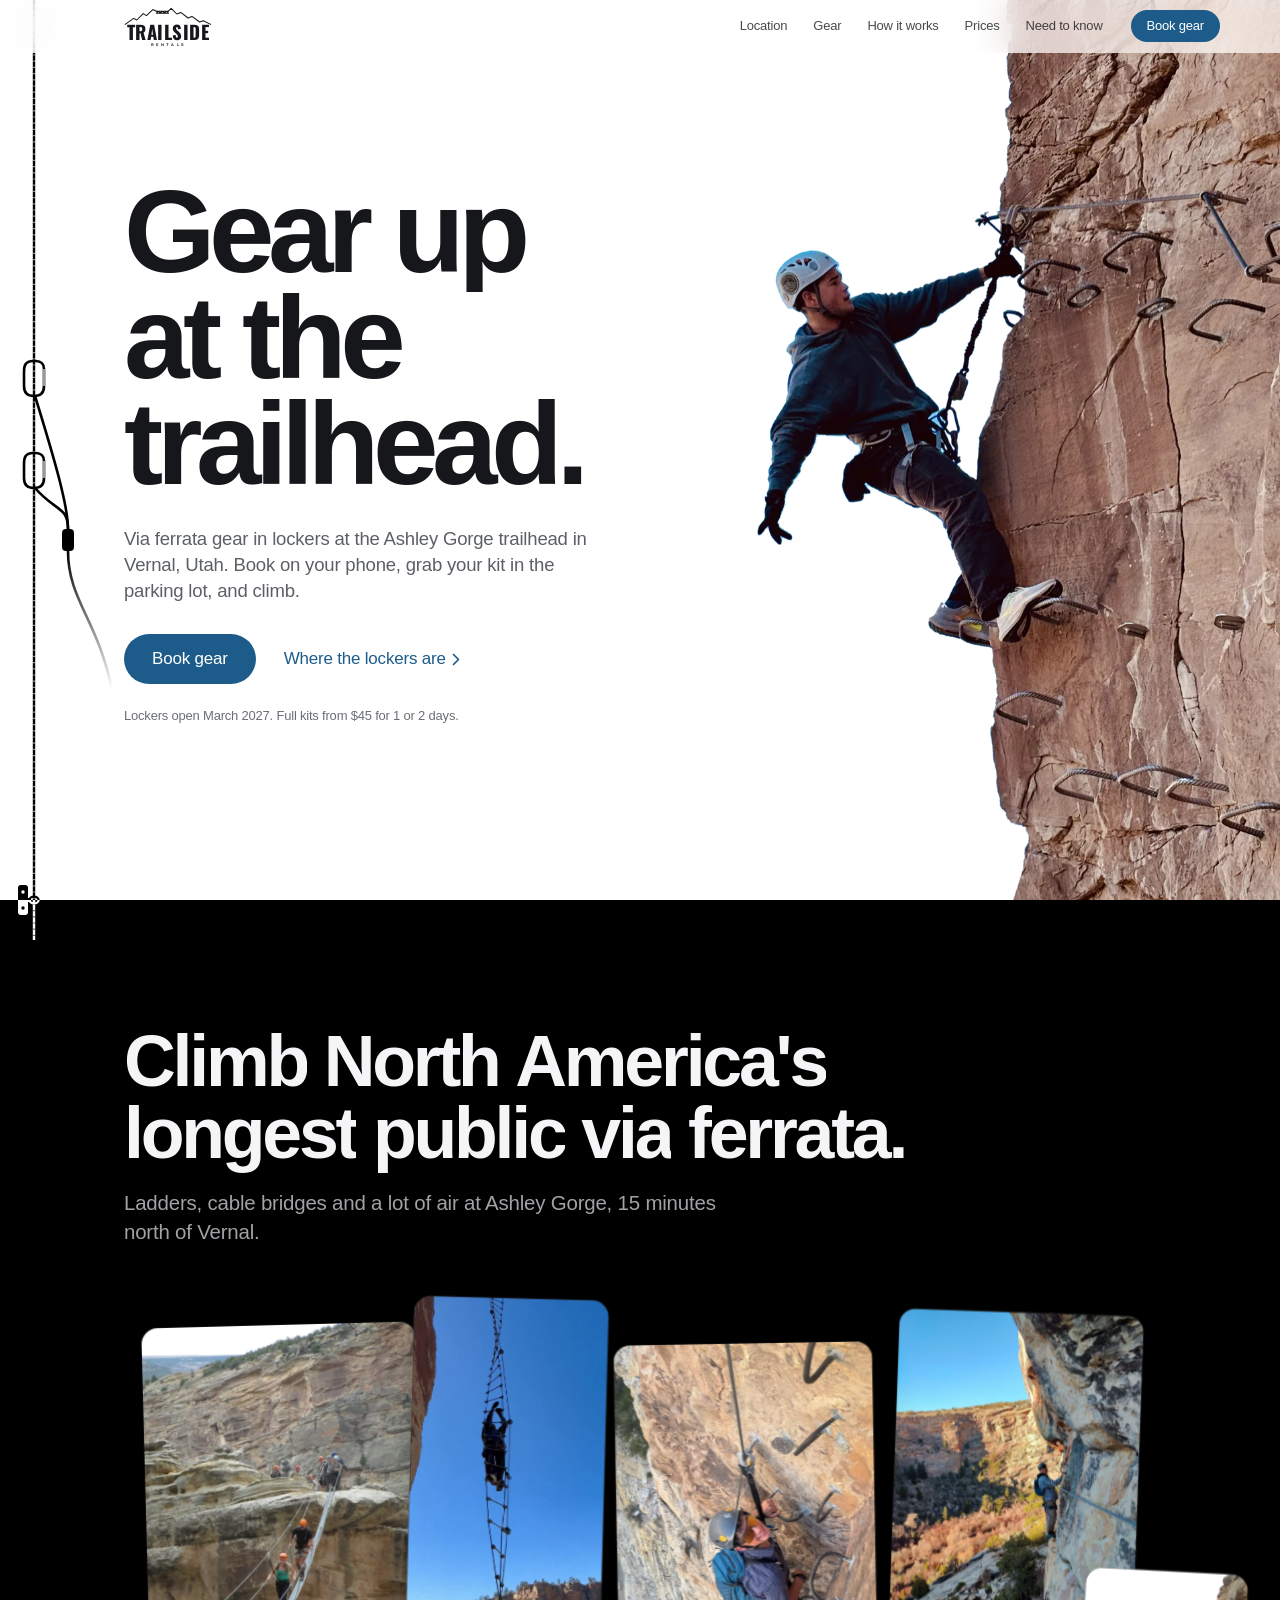
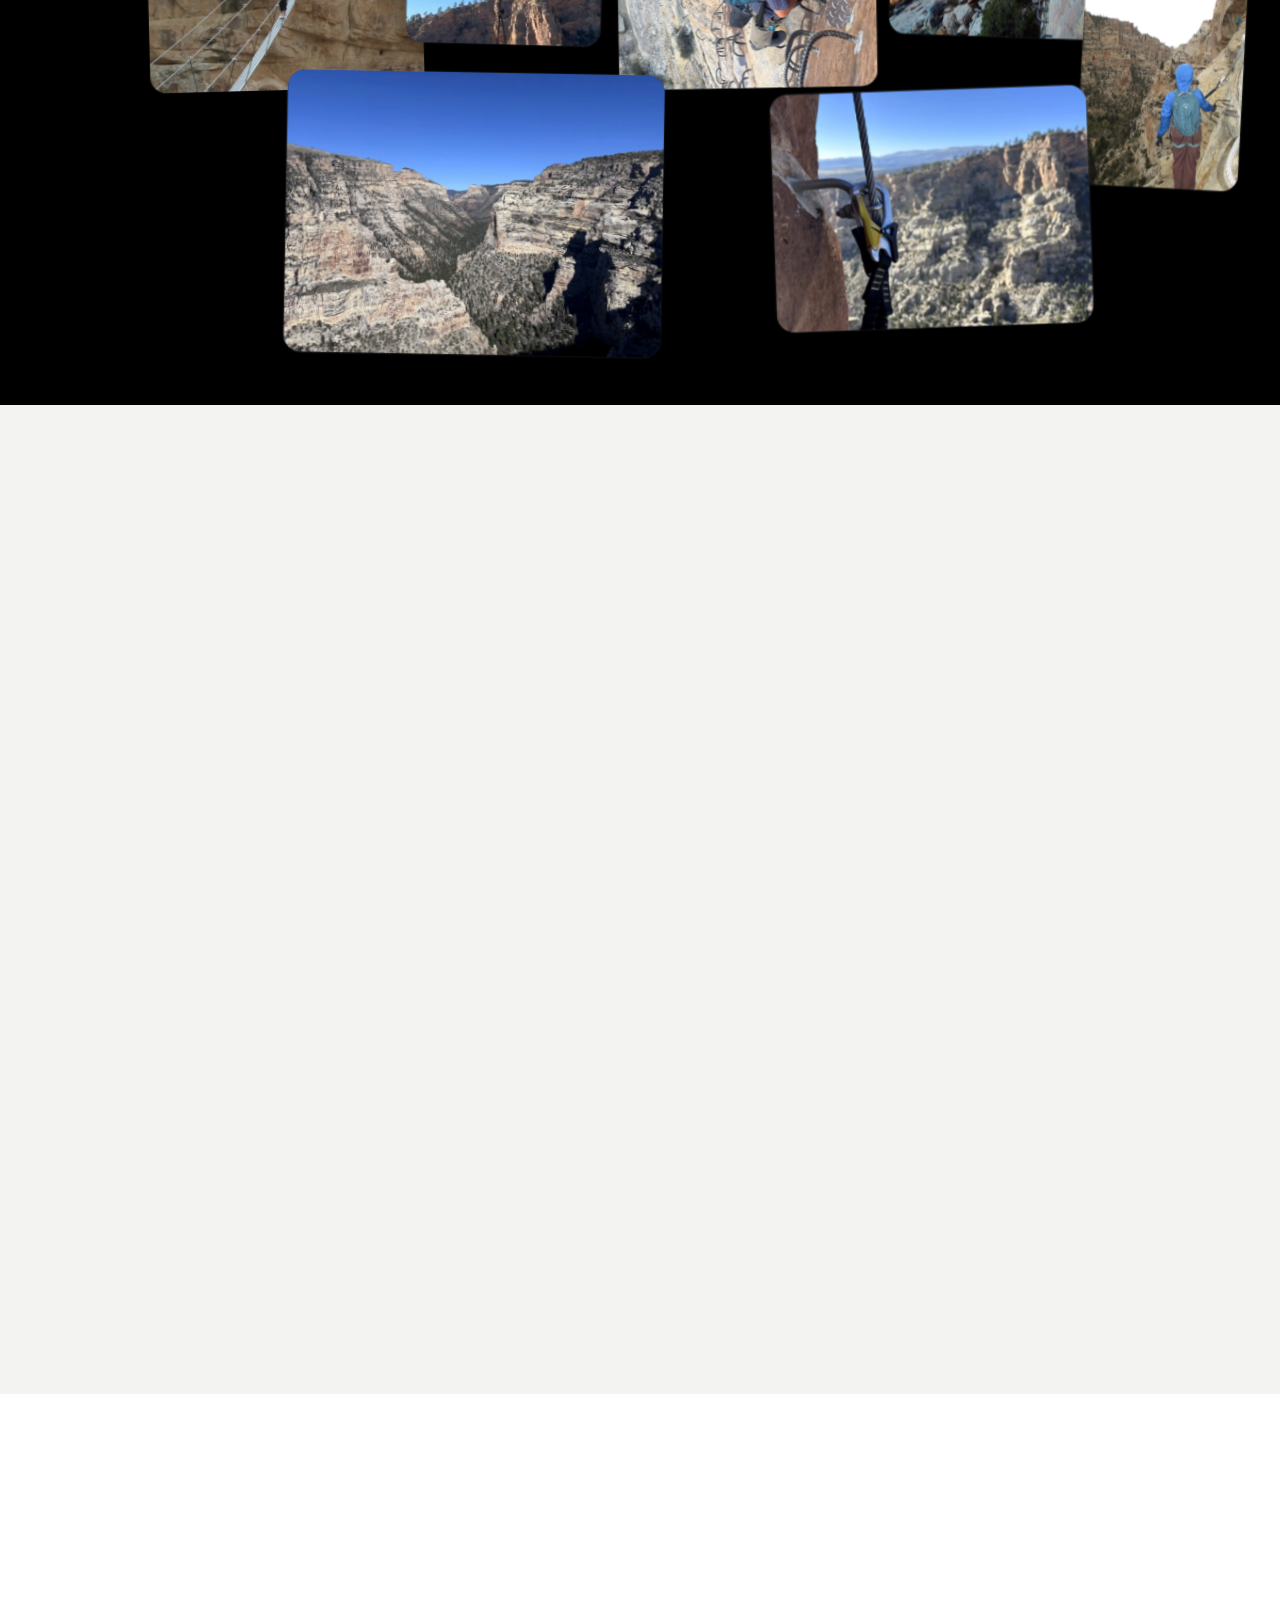
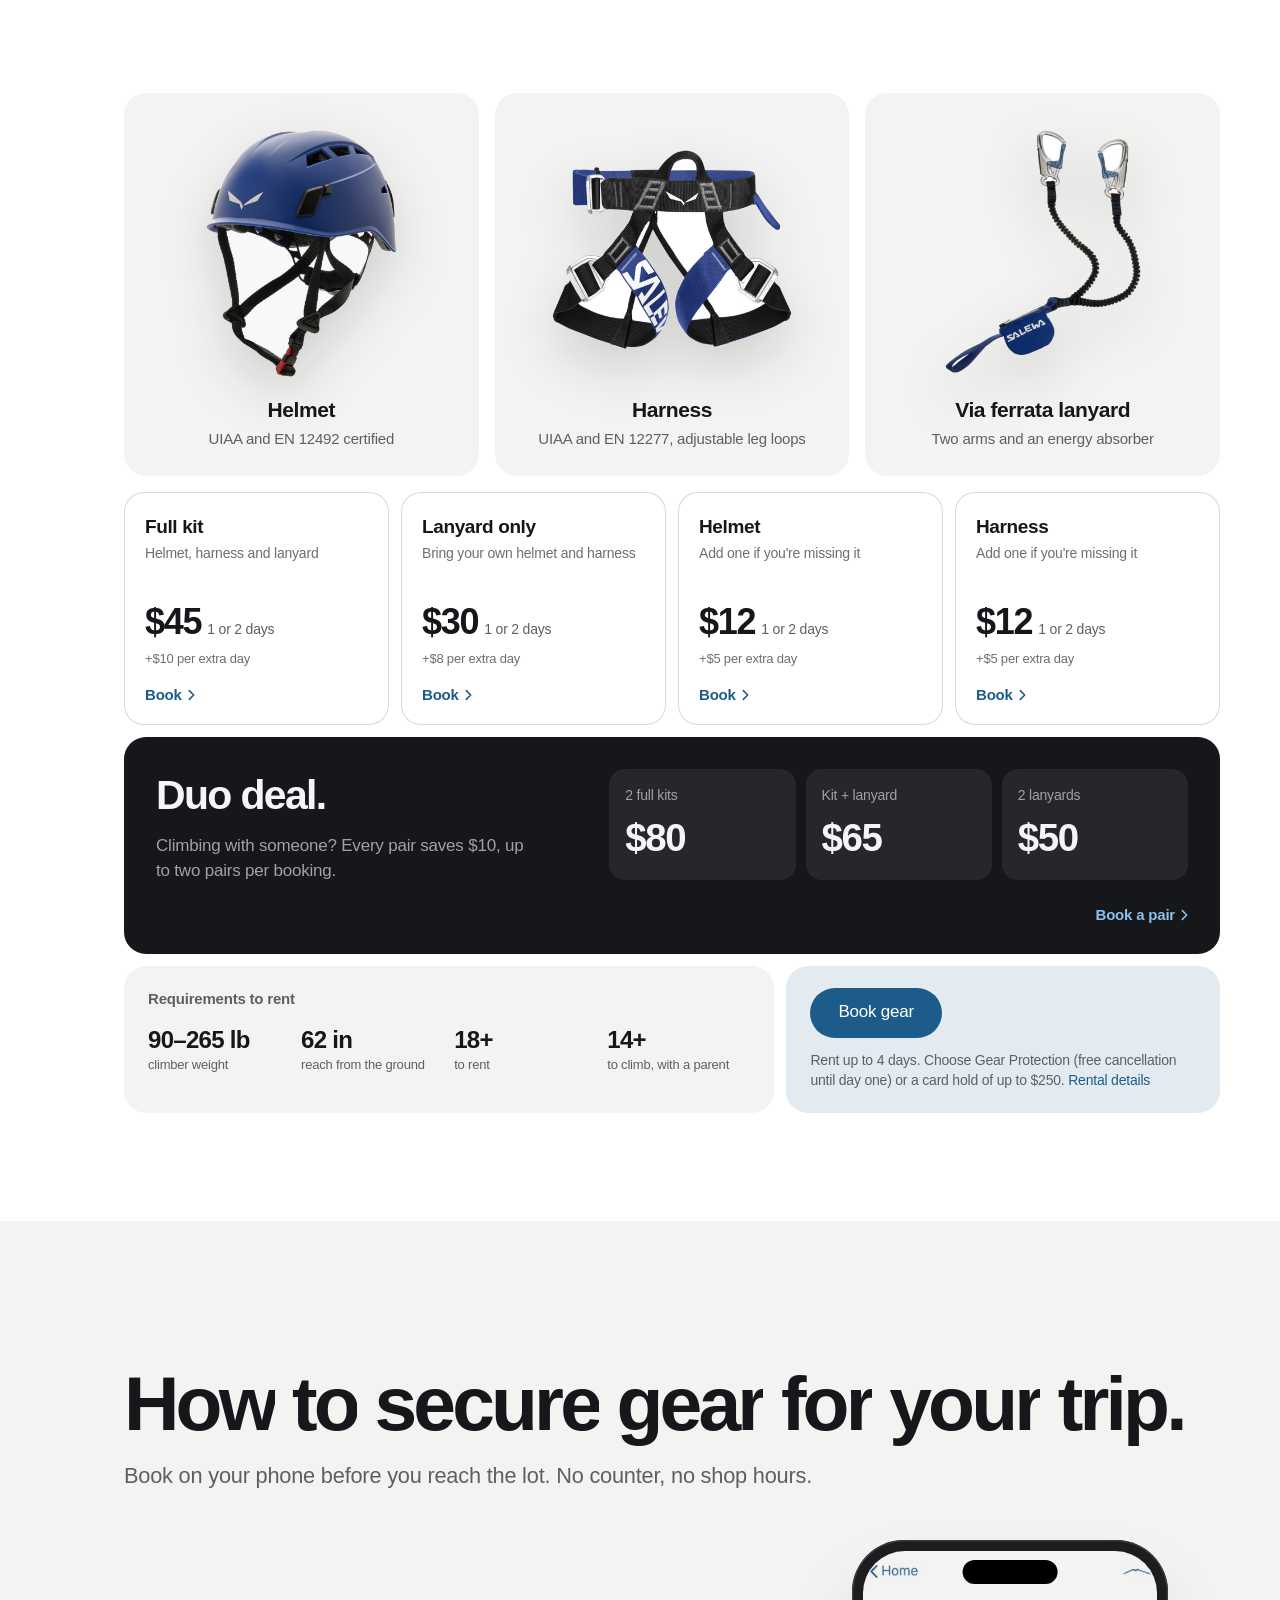
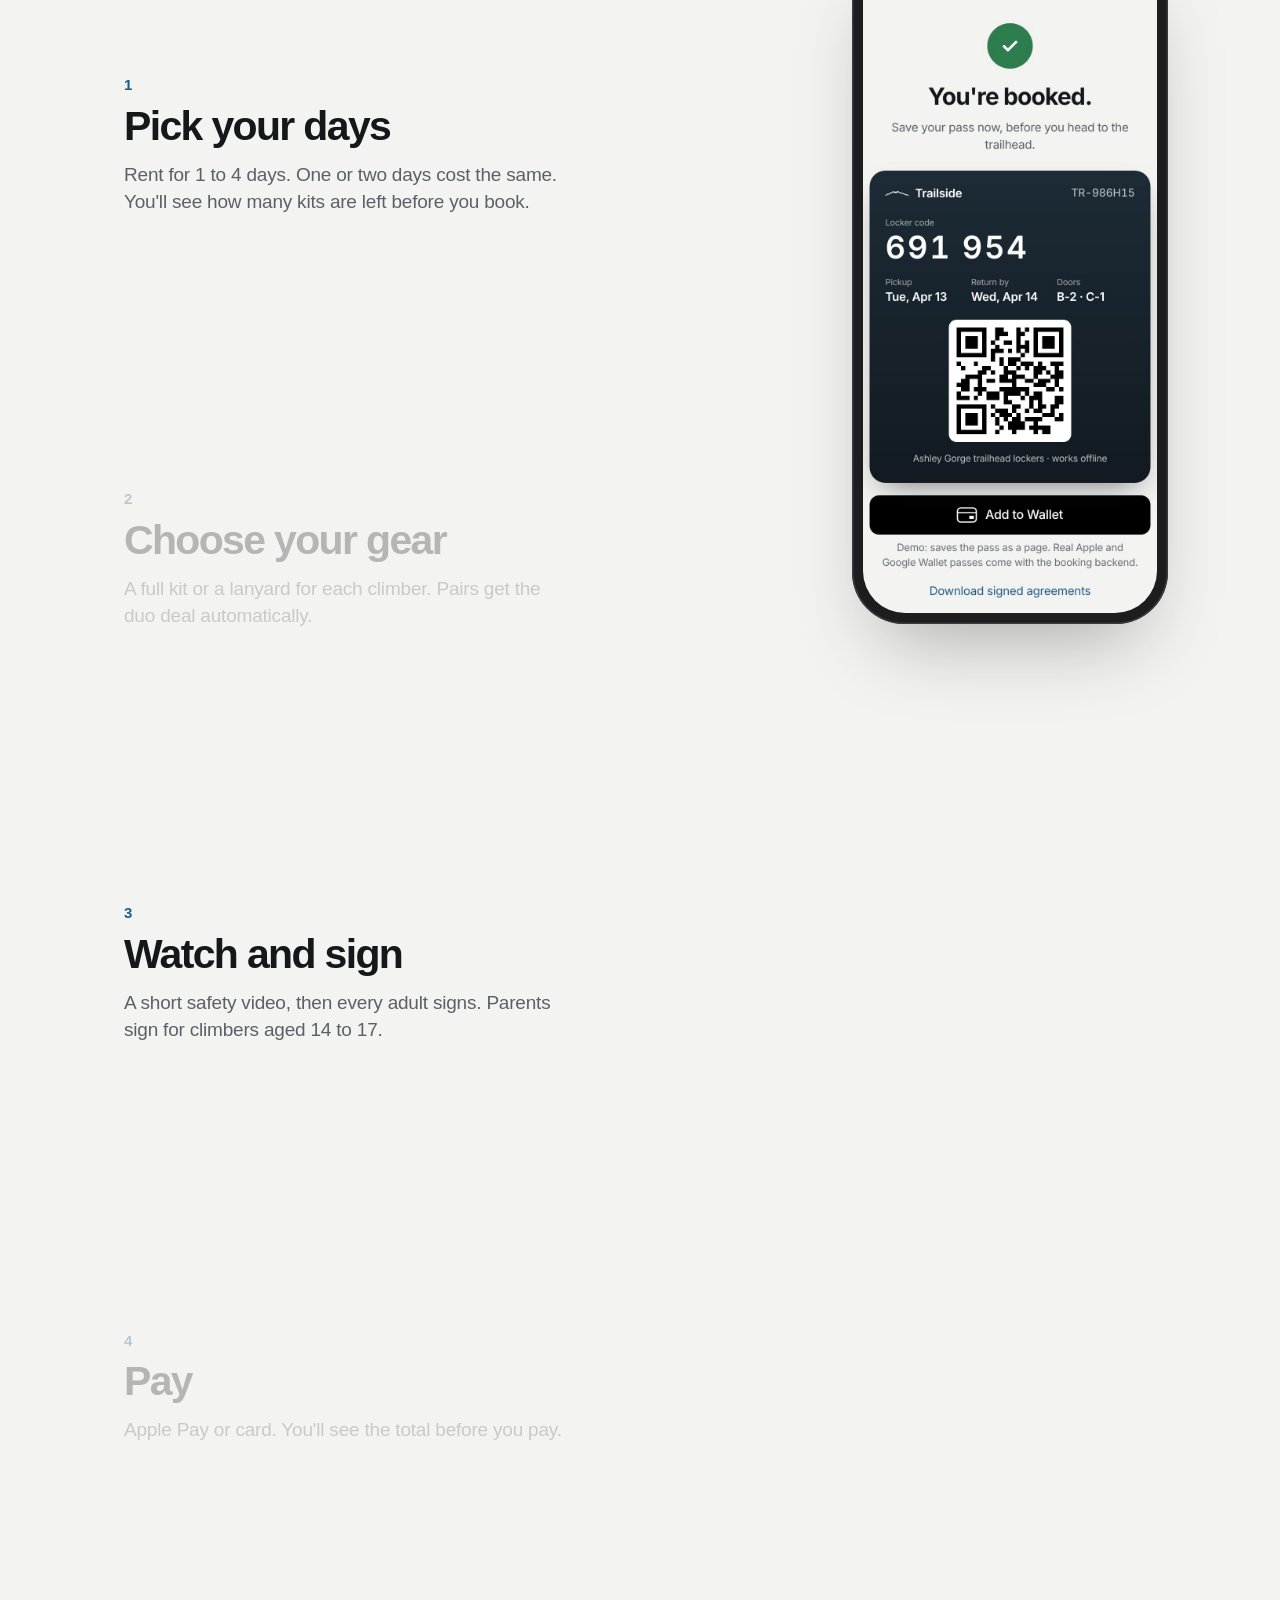
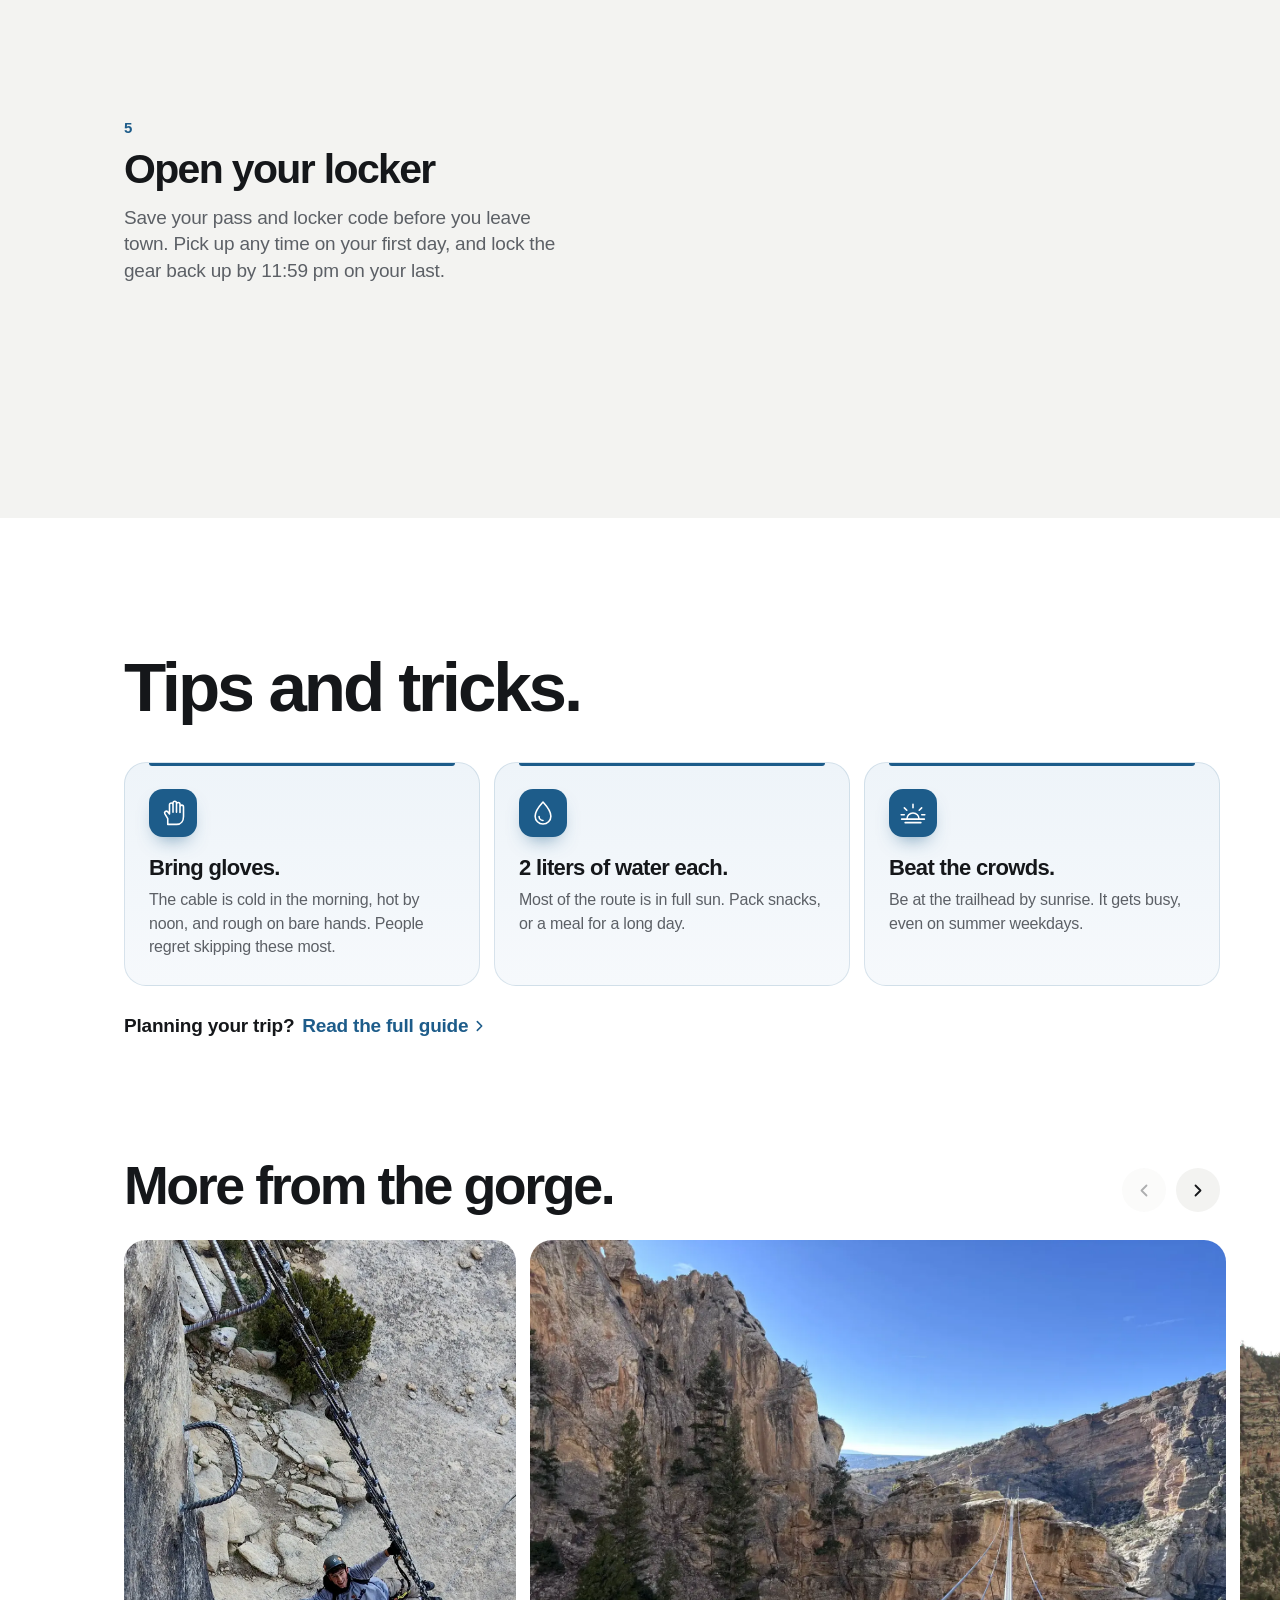
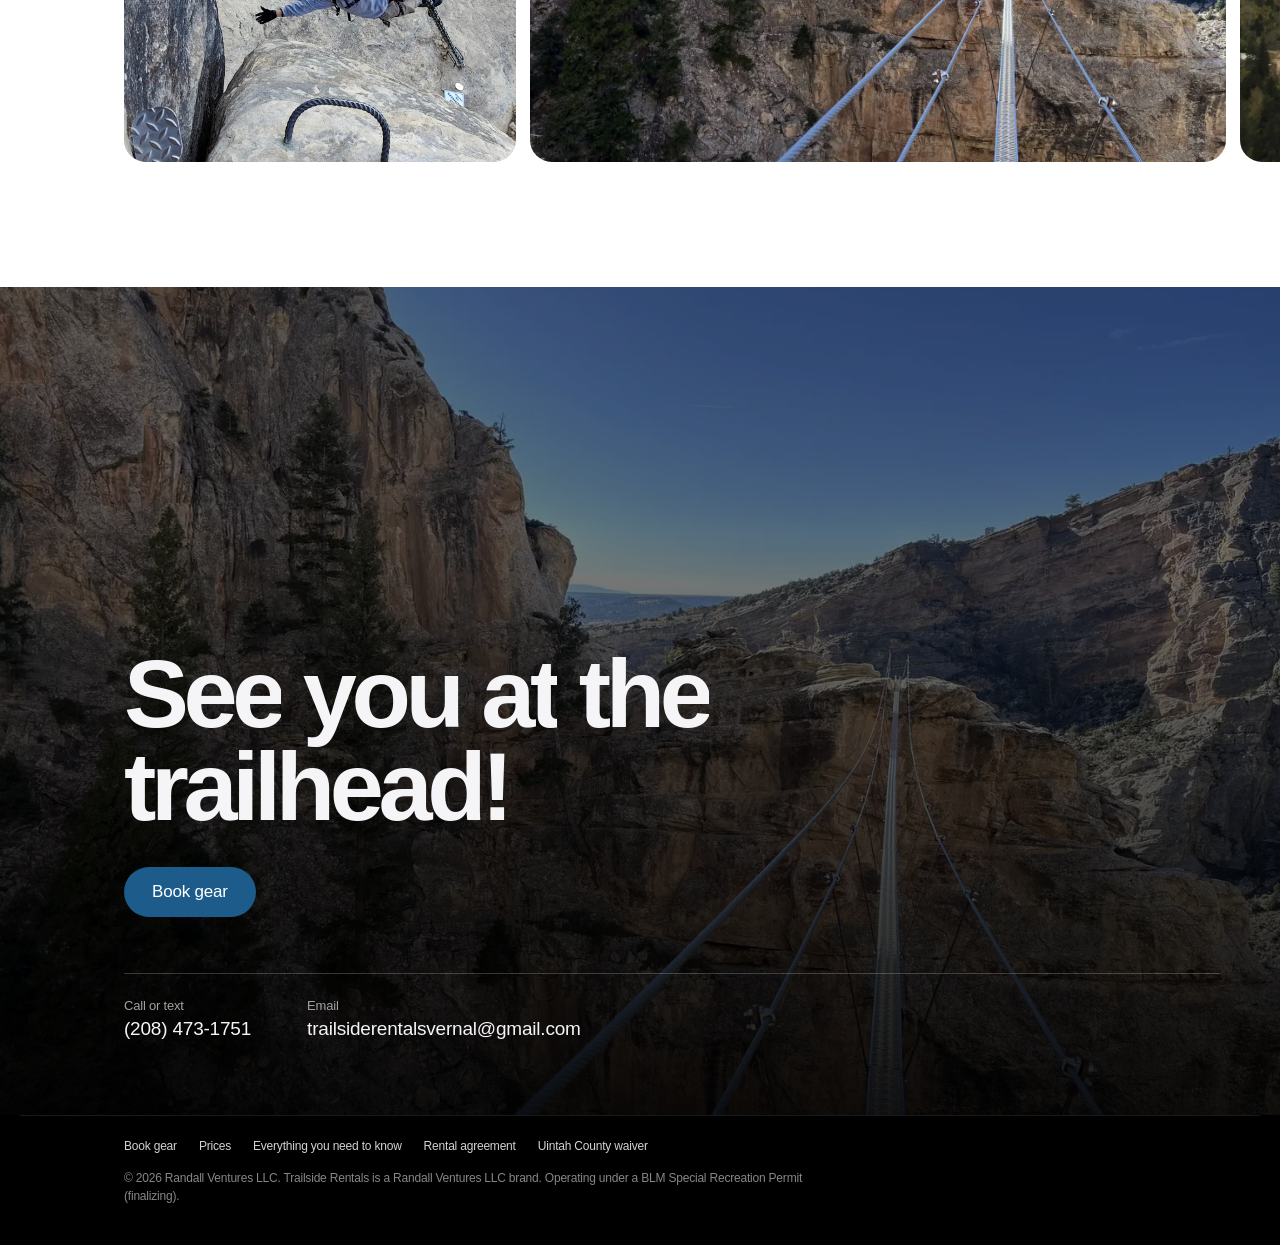
==== commit d29e2197: "Add new route photos (date stamps cropped); collage leads with the bridge group and ladder shot Co-A" ====
--- a/ridgeline-rentals-web/index.html
+++ b/ridgeline-rentals-web/index.html
@@ -104,13 +104,13 @@
       </div>
       <div class="collage__stage" id="collage">
         <div class="collage__world" id="collage-world">
-          <figure class="tile" style="--x:4%;--y:6%;--w:44%;--z:0;--r:-1.5deg;--mx:30%;--my:5%;--mw:66%;--mz:0;--mr:1deg"><img src="assets/route/bridge-red.webp" alt="A suspension bridge strung between red rock walls" loading="lazy" /></figure>
-          <figure class="tile tile--video" style="--x:45%;--y:0%;--w:19%;--z:70;--r:1.5deg;--mx:3%;--my:0%;--mw:42%;--mz:80;--mr:-2deg"><video id="clip-video" muted playsinline loop preload="metadata" poster="assets/route/ladder-poster.jpg" aria-label="A climber going up a hanging ladder on the route"><source src="assets/route/ladder.mp4" type="video/mp4" /></video></figure>
-          <figure class="tile" style="--x:70%;--y:10%;--w:24%;--z:25;--r:2deg;--mx:52%;--my:33%;--mw:45%;--mz:40;--mr:2.5deg"><img src="assets/route/traverse-canyon.webp" alt="A climber on the cable, traversing a sandstone wall high above the canyon" loading="lazy" /></figure>
-          <figure class="tile" style="--x:24%;--y:50%;--w:34%;--z:110;--r:1deg;--mx:0%;--my:54%;--mw:60%;--mz:110;--mr:-1.5deg"><img src="assets/route/summit-view.webp" alt="The view over Ashley Gorge from the top of the route" loading="lazy" /></figure>
-          <figure class="tile" style="--x:0%;--y:46%;--w:17%;--z:150;--r:-3deg;--mx:-99%;--my:0;--mw:0;--mz:0;--mr:0"><img src="assets/route/climber-up.webp" alt="A climber looking up from a narrow ledge, clipped to the cable" loading="lazy" /></figure>
-          <figure class="tile" style="--x:62%;--y:56%;--w:26%;--z:170;--r:-2deg;--mx:44%;--my:70%;--mw:54%;--mz:150;--mr:2deg"><img src="assets/route/biner-cable.webp" alt="A carabiner clipped to the steel cable above the canyon" loading="lazy" /></figure>
-          <figure class="tile" style="--x:86%;--y:44%;--w:13%;--z:90;--r:3deg;--mx:-99%;--my:0;--mw:0;--mz:0;--mr:0"><img src="assets/route/ladder-roof.webp" alt="A hanging ladder dropping from a rock roof" loading="lazy" /></figure>
+          <figure class="tile" style="--x:2%;--y:4%;--w:25%;--z:0;--r:-1.5deg;--mx:2%;--my:50%;--mw:44%;--mz:90;--mr:-1.5deg"><img src="assets/route/bridge-group.webp" alt="A group of climbers in helmets crossing a cable bridge between sandstone walls" loading="lazy" /></figure>
+          <figure class="tile tile--video" style="--x:27%;--y:0%;--w:17%;--z:70;--r:1.5deg;--mx:4%;--my:0%;--mw:38%;--mz:60;--mr:-2deg"><video id="clip-video" muted playsinline loop preload="metadata" poster="assets/route/ladder-poster.jpg" aria-label="A climber going up a hanging ladder on the route"><source src="assets/route/ladder.mp4" type="video/mp4" /></video></figure>
+          <figure class="tile" style="--x:45%;--y:7%;--w:23%;--z:40;--r:-1deg;--mx:44%;--my:4%;--mw:52%;--mz:30;--mr:2deg"><img src="assets/route/smile-ladder.webp" alt="A smiling climber looking up from the iron rungs, clipped to the cable" loading="lazy" /></figure>
+          <figure class="tile" style="--x:70%;--y:2%;--w:22%;--z:20;--r:2deg;--mx:-99%;--my:0;--mw:0;--mz:0;--mr:0"><img src="assets/route/traverse-canyon.webp" alt="A climber on the cable, traversing a sandstone wall high above the canyon" loading="lazy" /></figure>
+          <figure class="tile" style="--x:17%;--y:57%;--w:32%;--z:110;--r:1deg;--mx:-99%;--my:0;--mw:0;--mz:0;--mr:0"><img src="assets/route/summit-view.webp" alt="The view over Ashley Gorge from the top of the route" loading="lazy" /></figure>
+          <figure class="tile" style="--x:58%;--y:58%;--w:26%;--z:160;--r:-2deg;--mx:49%;--my:63%;--mw:45%;--mz:120;--mr:2deg"><img src="assets/route/biner-cable.webp" alt="A carabiner clipped to the steel cable above the canyon" loading="lazy" /></figure>
+          <figure class="tile" style="--x:85%;--y:42%;--w:14%;--z:90;--r:3deg;--mx:-99%;--my:0;--mw:0;--mz:0;--mr:0"><img src="assets/route/ledge-hiker.webp" alt="A climber in a blue jacket on a narrow ledge, clipped to the cable above the gorge" loading="lazy" /></figure>
         </div>
       </div>
     </section>
@@ -232,11 +232,13 @@
       <div class="gallery__track" id="gallery-track" tabindex="0" aria-label="Photos from the route, scroll sideways">
         <figure><img src="assets/route/climber-chain.webp" alt="A climber reaching for an iron rung on a slab" loading="lazy" /></figure>
         <figure class="w"><img src="assets/route/bridge-wide.webp" alt="A suspension bridge crossing the gorge between pine trees" loading="lazy" /></figure>
+        <figure><img src="assets/route/ledge-hiker.webp" alt="A climber in a blue jacket on a narrow ledge above the gorge" loading="lazy" /></figure>
         <figure><img src="assets/route/pillar.webp" alt="A cable running up a sandstone pillar" loading="lazy" /></figure>
         <figure><img src="assets/route/traverse-overhang.webp" alt="A climber moving under an overhang on the traverse" loading="lazy" /></figure>
         <figure class="w"><img src="assets/route/bridge-tree.webp" alt="A cable bridge with the gorge below" loading="lazy" /></figure>
         <figure><img src="assets/route/biner-close.webp" alt="Close-up of a carabiner on the cable" loading="lazy" /></figure>
         <figure><img src="assets/route/climber-helmet.webp" alt="A climber in a helmet pulling up between juniper trees" loading="lazy" /></figure>
+        <figure><img src="assets/route/canyon-v.webp" alt="Looking up Ashley Gorge between tall sandstone walls" loading="lazy" /></figure>
         <figure class="w"><img src="assets/route/view-sun.webp" alt="Late sun over the Uinta Basin from the rim" loading="lazy" /></figure>
         <figure><img src="assets/route/ladder-sky.webp" alt="A climber silhouetted on a hanging ladder against blue sky" loading="lazy" /></figure>
         <figure><img src="assets/route/cable-edge.webp" alt="The cable running along a rock edge with the canyon below" loading="lazy" /></figure>
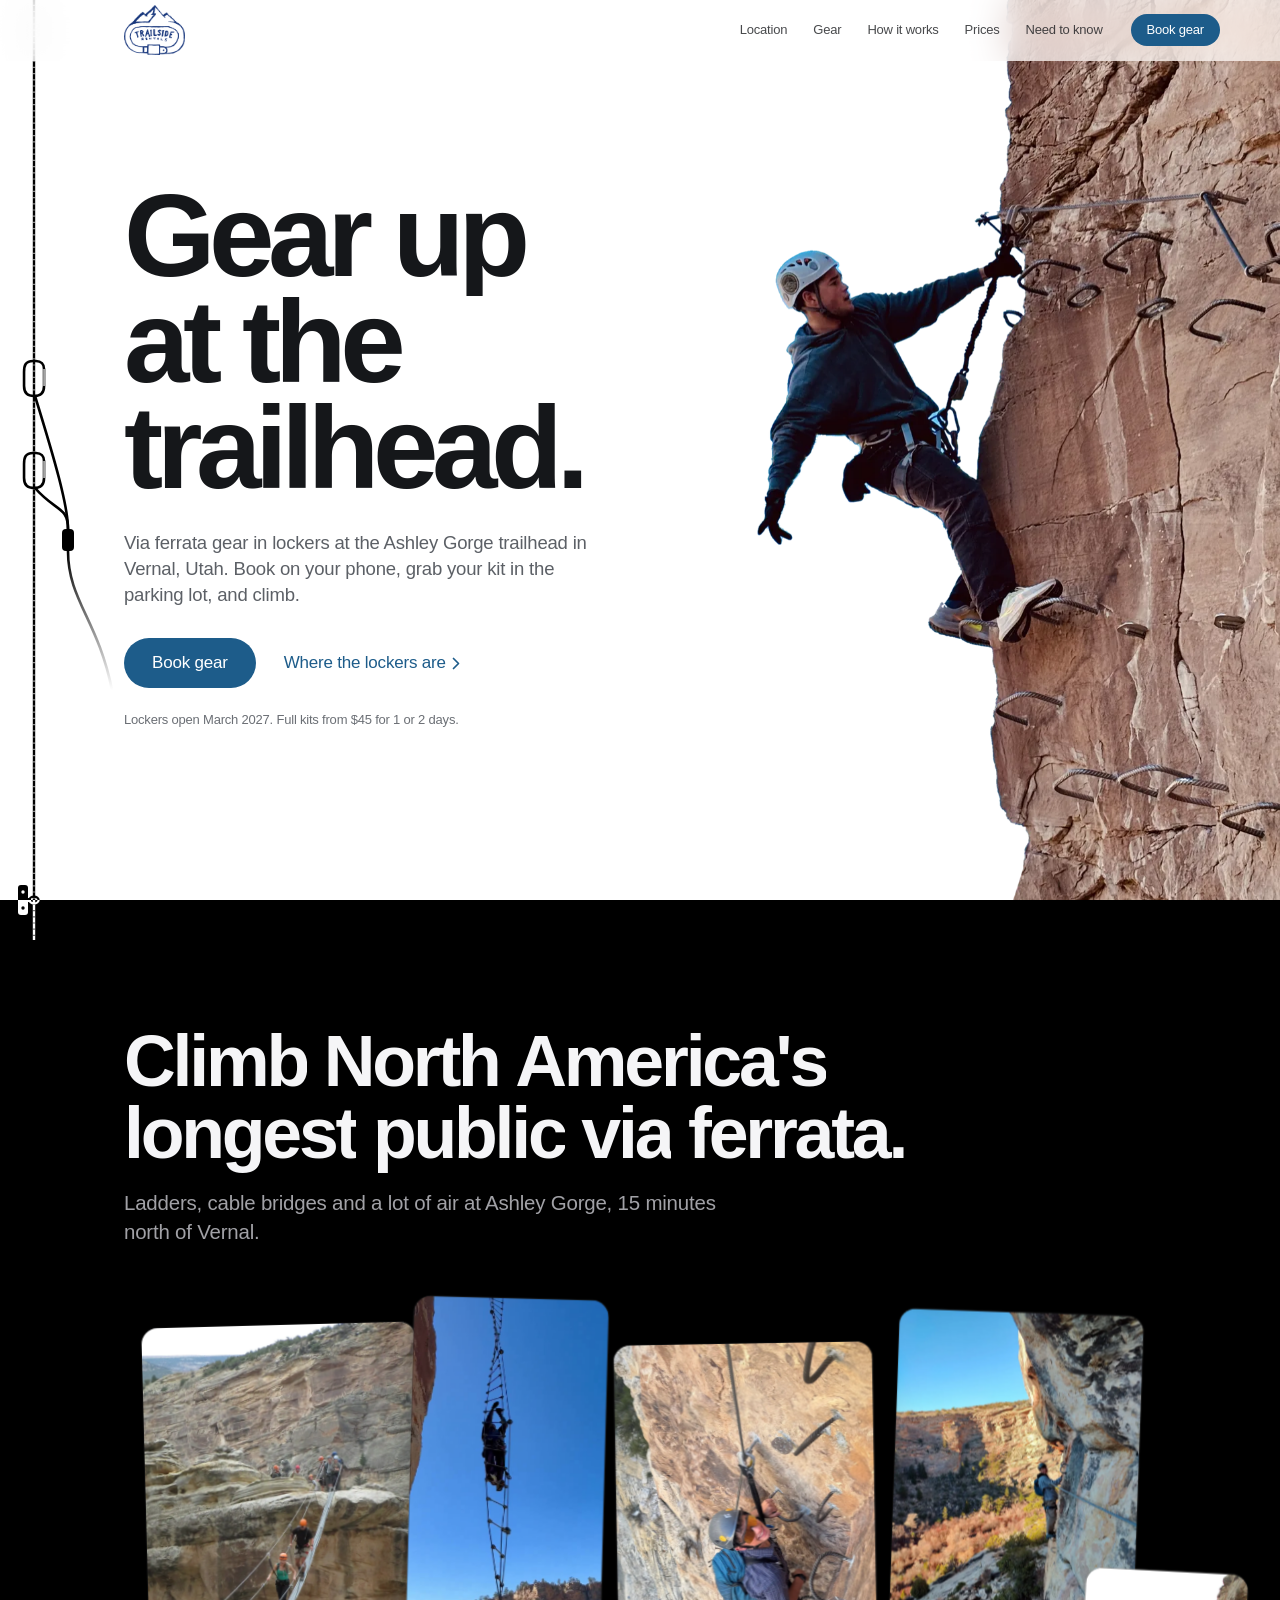
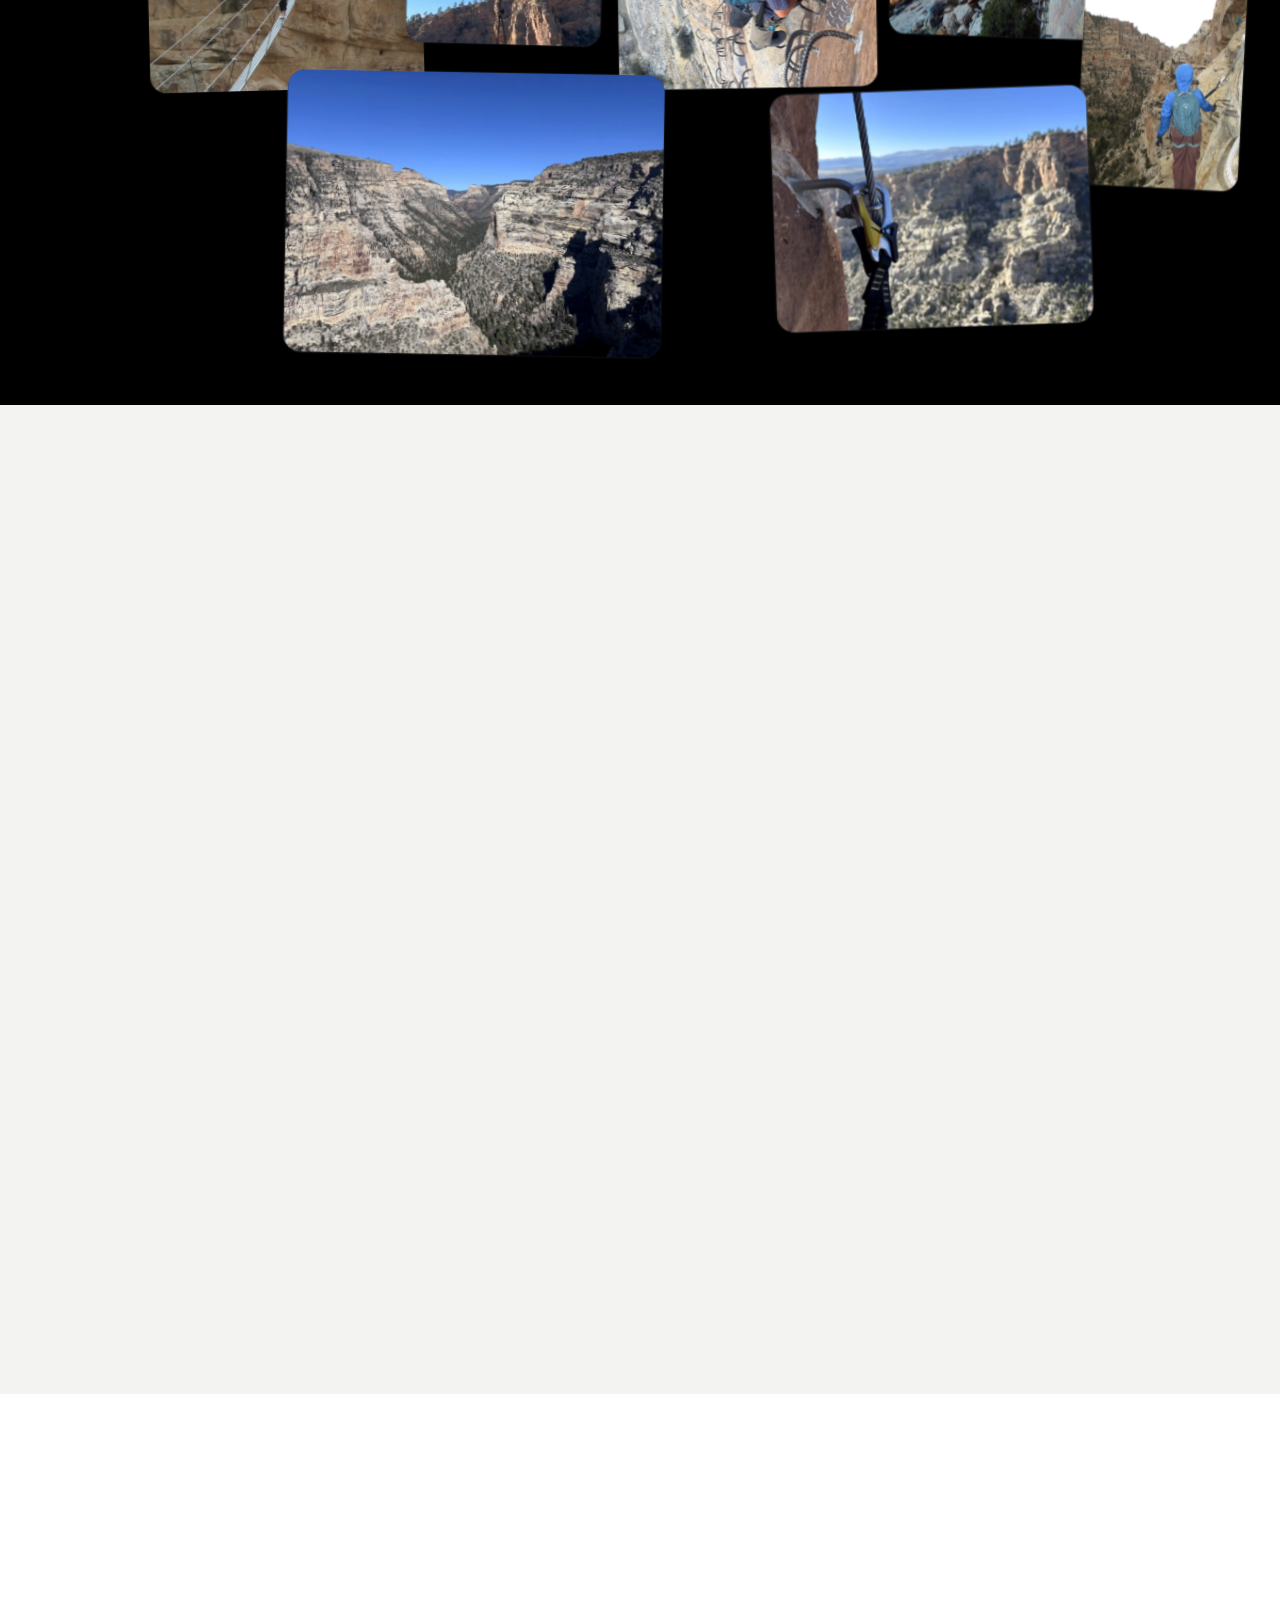
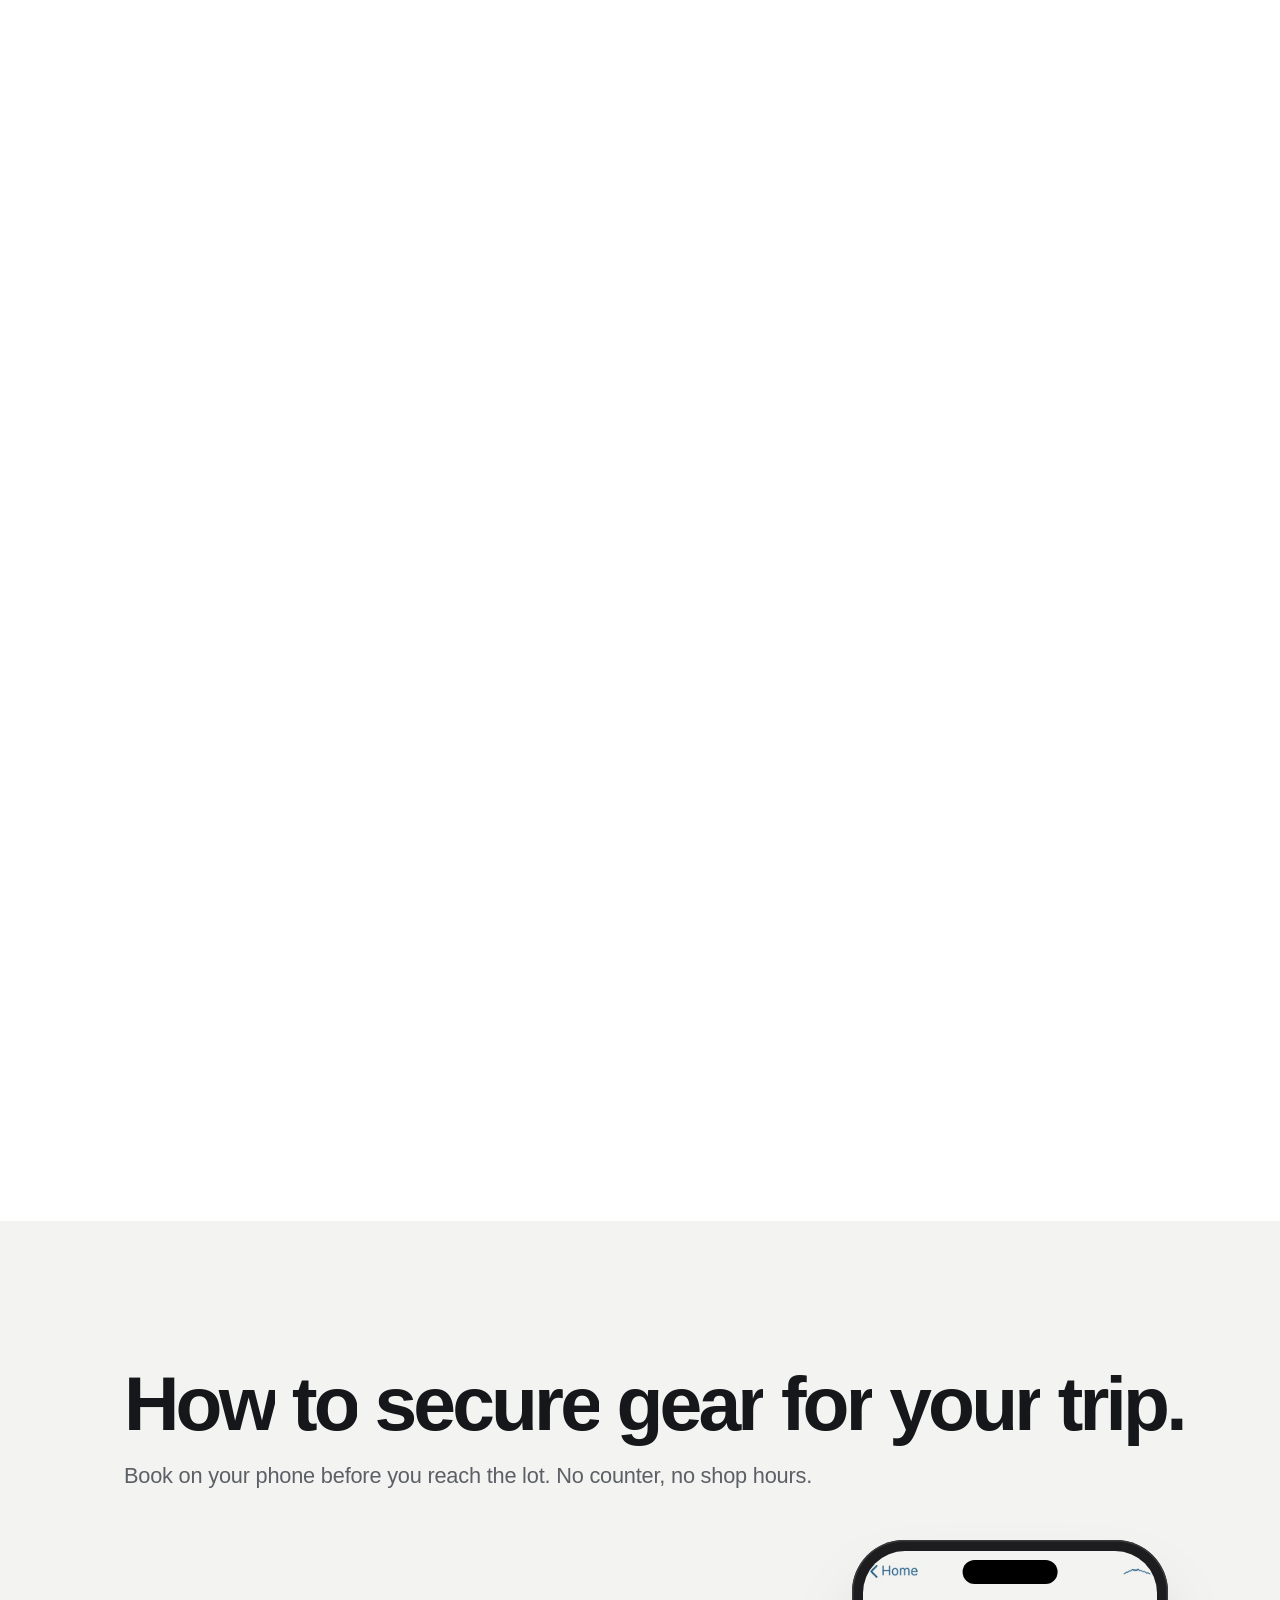
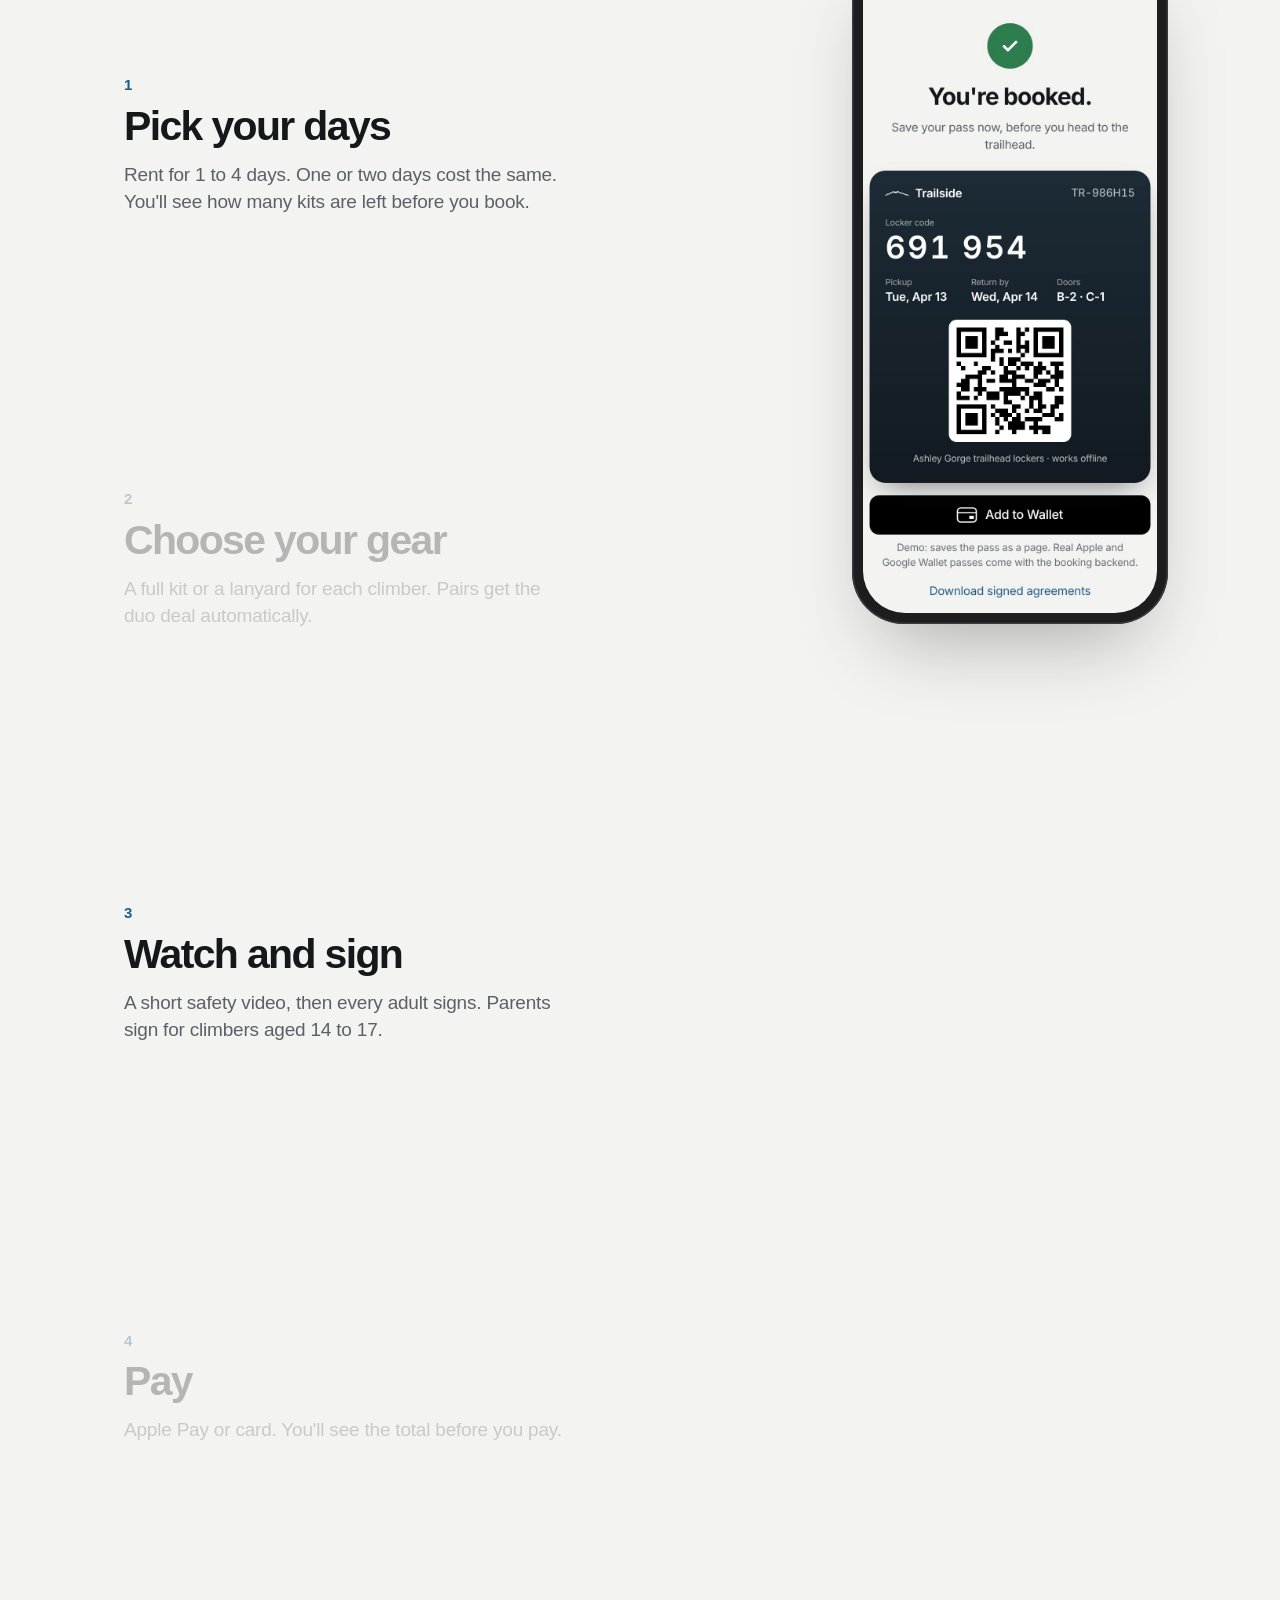
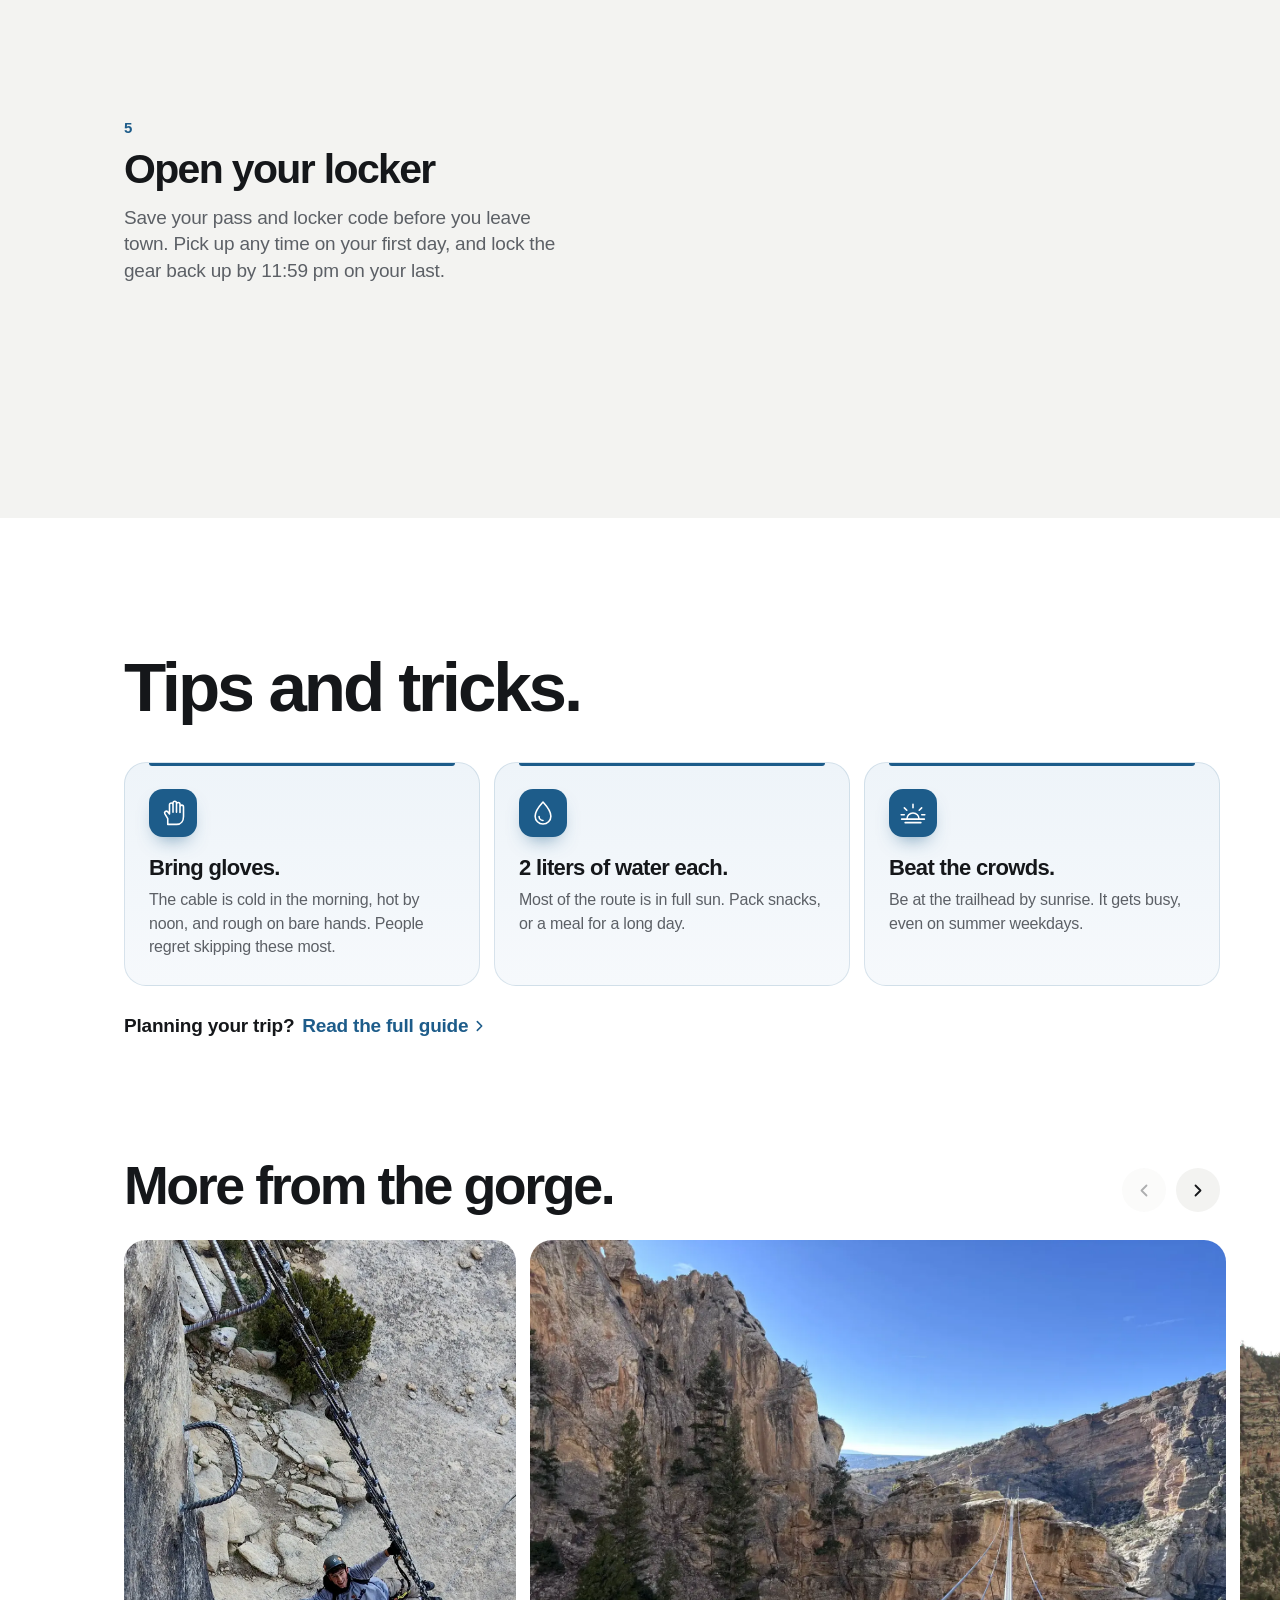
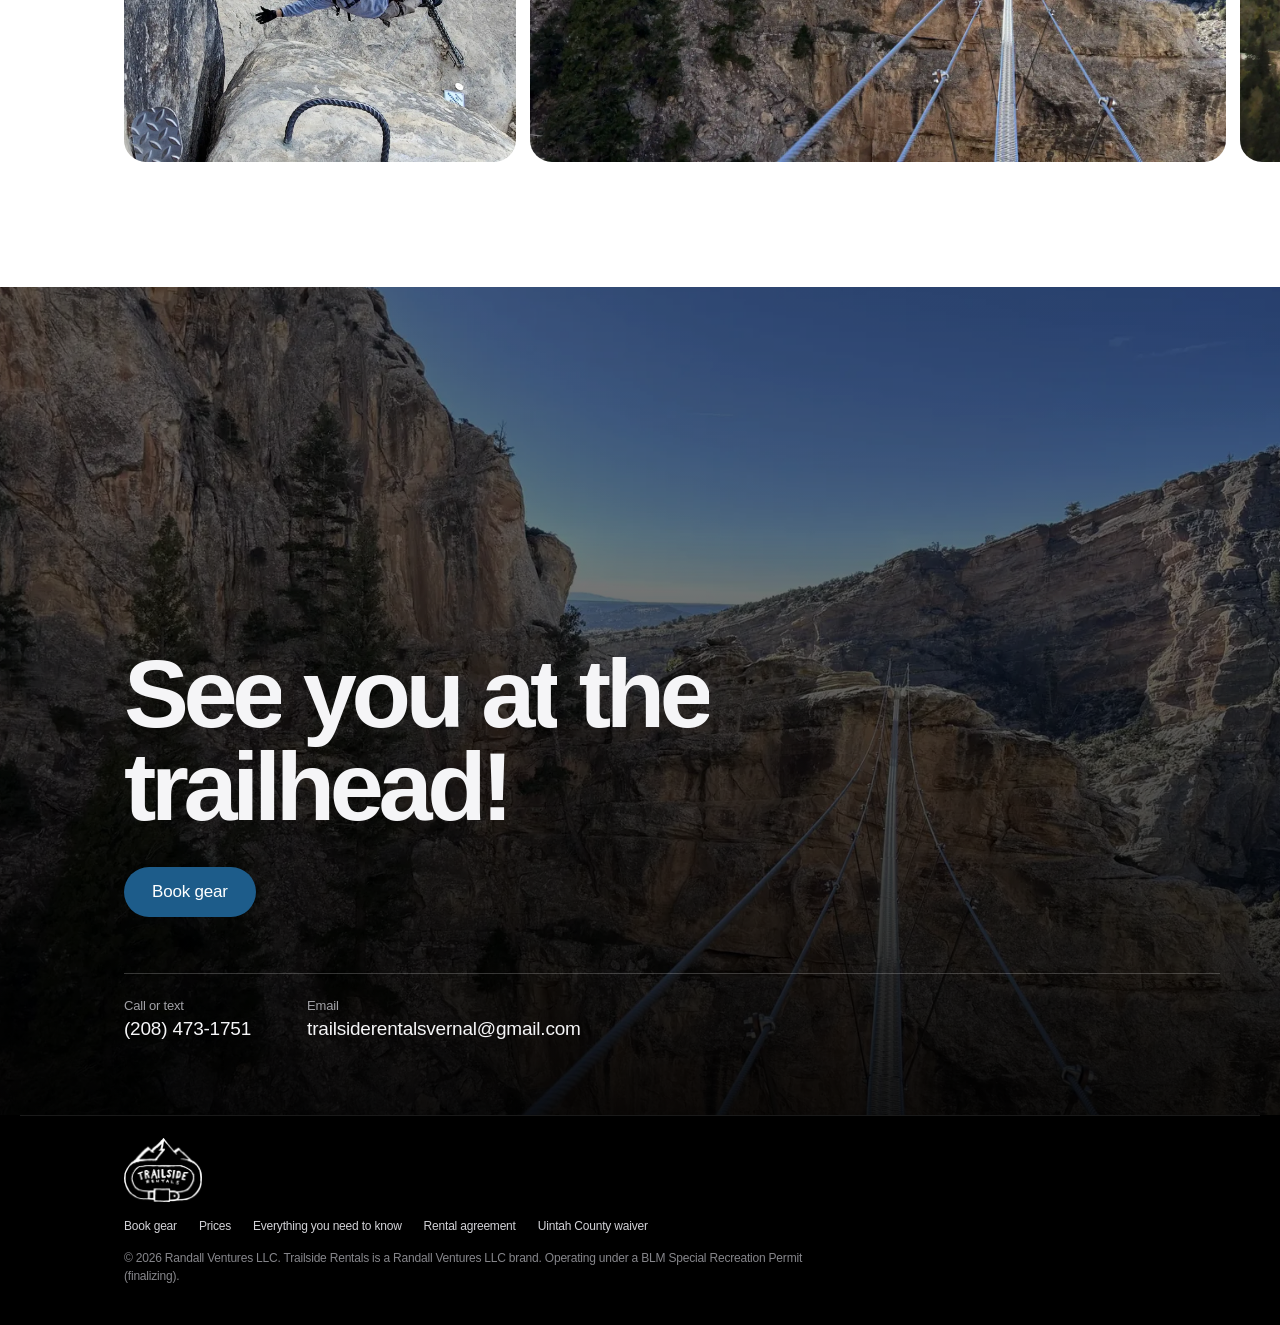
==== commit 03a7c7da: "Use Ben's hand-drawn carabiner logo: header (white on dark sections), footer, booking bar, favicon a" ====
--- a/ridgeline-rentals-web/index.html
+++ b/ridgeline-rentals-web/index.html
@@ -24,7 +24,8 @@
   <header class="h-nav" id="h-nav">
     <div class="h-nav__in">
       <a class="h-brand" href="index.html" aria-label="Trailside Rentals home">
-        <svg viewBox="0 0 220 100" aria-hidden="true"><g fill="none" stroke="currentColor" stroke-width="2.6" stroke-linecap="round" stroke-linejoin="round"><path d="M3 46 L24 31 L32 35 L48 19 L56 24 L72 9 L81 13"/><path d="M81 13 H111 M81 18 H111 M81 18 L86 13 L91 18 L96 13 L101 18 L106 13 L111 18"/><path d="M111 13 L118 6 L132 20 L142 16 L160 30 L170 26 L189 40 L198 37 L217 46"/></g><text x="110" y="86" text-anchor="middle" font-family="Oswald, Arial Narrow, sans-serif" font-weight="700" font-size="47" letter-spacing="1.2" fill="currentColor">TRAILSIDE</text><text x="111" y="99" text-anchor="middle" font-family="Work Sans, sans-serif" font-weight="600" font-size="10" letter-spacing="5.4" fill="currentColor">RENTALS</text></svg>
+        <img class="h-brand__logo h-brand__logo--ink" src="assets/logo/trailside-logo.png" width="640" height="525" alt="" />
+        <img class="h-brand__logo h-brand__logo--white" src="assets/logo/trailside-logo-white.png" width="640" height="525" alt="" />
       </a>
       <nav class="h-links" aria-label="Main">
         <a href="#location">Location</a>
@@ -261,6 +262,8 @@
 
   <footer class="h-foot">
     <div class="wrap h-foot__in">
+      <img class="h-foot__logo h-foot__logo--white" src="assets/logo/trailside-logo-white.png" width="640" height="525" alt="Trailside Rentals" loading="lazy" />
+      <img class="h-foot__logo h-foot__logo--ink" src="assets/logo/trailside-logo.png" width="640" height="525" alt="Trailside Rentals" loading="lazy" />
       <nav aria-label="Footer">
         <a href="book.html">Book gear</a><a href="#prices">Prices</a><a href="info.html">Everything you need to know</a><a href="agreement.html">Rental agreement</a><a href="https://www.ashleygorgeviaferrata.com/waiver" target="_blank" rel="noopener">Uintah County waiver</a>
       </nav>
--- a/ridgeline-rentals-web/css/apple.css
+++ b/ridgeline-rentals-web/css/apple.css
@@ -296,3 +296,4 @@
 @media (max-width: 380px) { .seg--4 button { font-size: 13px; } }
 /* keep the step slide-in from widening the page on phones */
 .a-main { overflow-x: clip; }
+.a-top__logo img { height: 30px; width: auto; display: block; }
--- a/ridgeline-rentals-web/css/home.css
+++ b/ridgeline-rentals-web/css/home.css
@@ -441,3 +441,16 @@
   .a-doc td:first-child, .a-doc th:first-child { min-width: 0; overflow-wrap: break-word; }
   .h-inner main { overflow-x: clip; }
 }
+
+/* ---------- logo (Nov 17) ---------- */
+.h-brand { align-items: center; }
+.h-page .h-brand__logo { height: 50px; width: auto; display: block; }
+.h-page .h-brand__logo--white { display: none; }
+.h-page .h-nav.is-dark .h-brand__logo--ink { display: none; }
+.h-page .h-nav.is-dark .h-brand__logo--white { display: block; }
+.h-page .h-foot__logo { height: 64px; width: auto; margin-bottom: 16px; display: block; }
+.h-page .h-foot__logo--ink { display: none; }
+.h-page.h-inner .h-foot__logo--white { display: none; }
+.h-page.h-inner .h-foot__logo--ink { display: block; }
+@media (min-width: 761px) { :root { --nav-h: 60px; } }
+@media (max-width: 760px) { .h-page .h-brand__logo { height: 40px; } .h-page .h-foot__logo { height: 52px; } }
